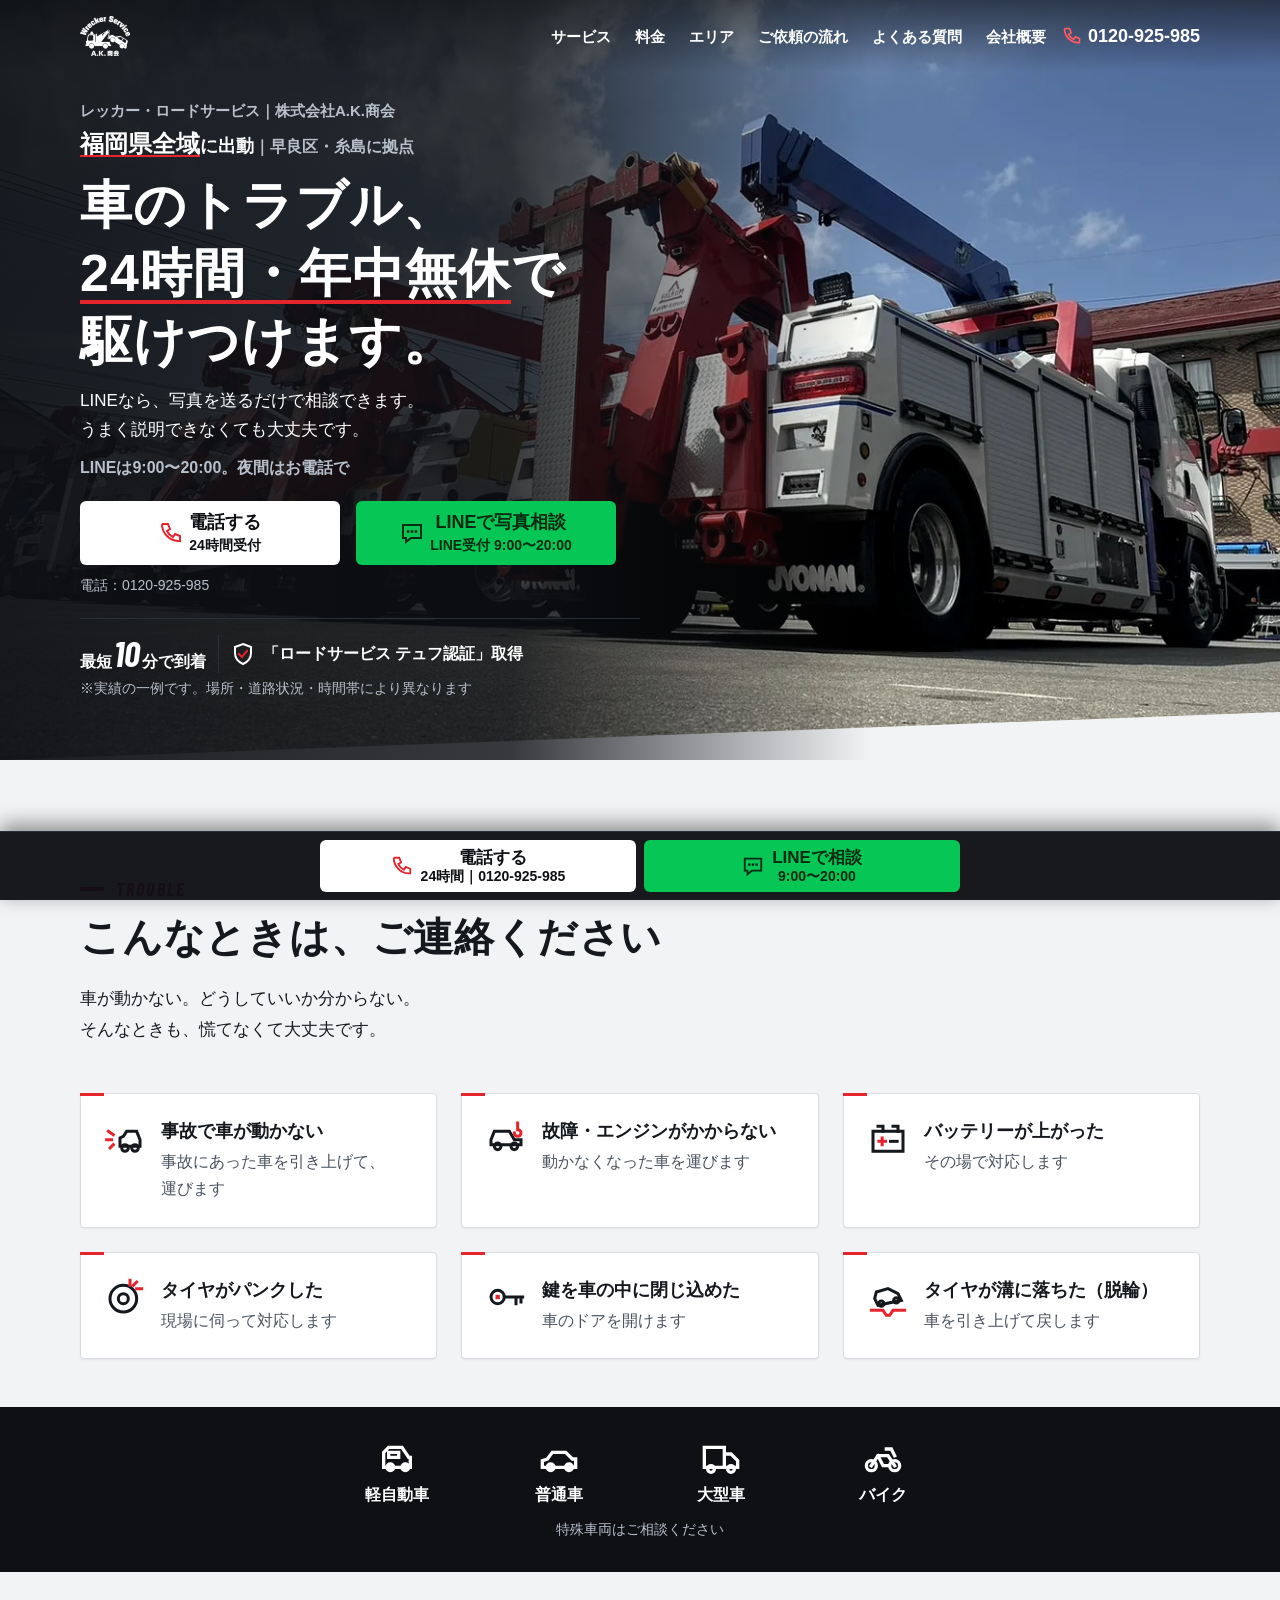
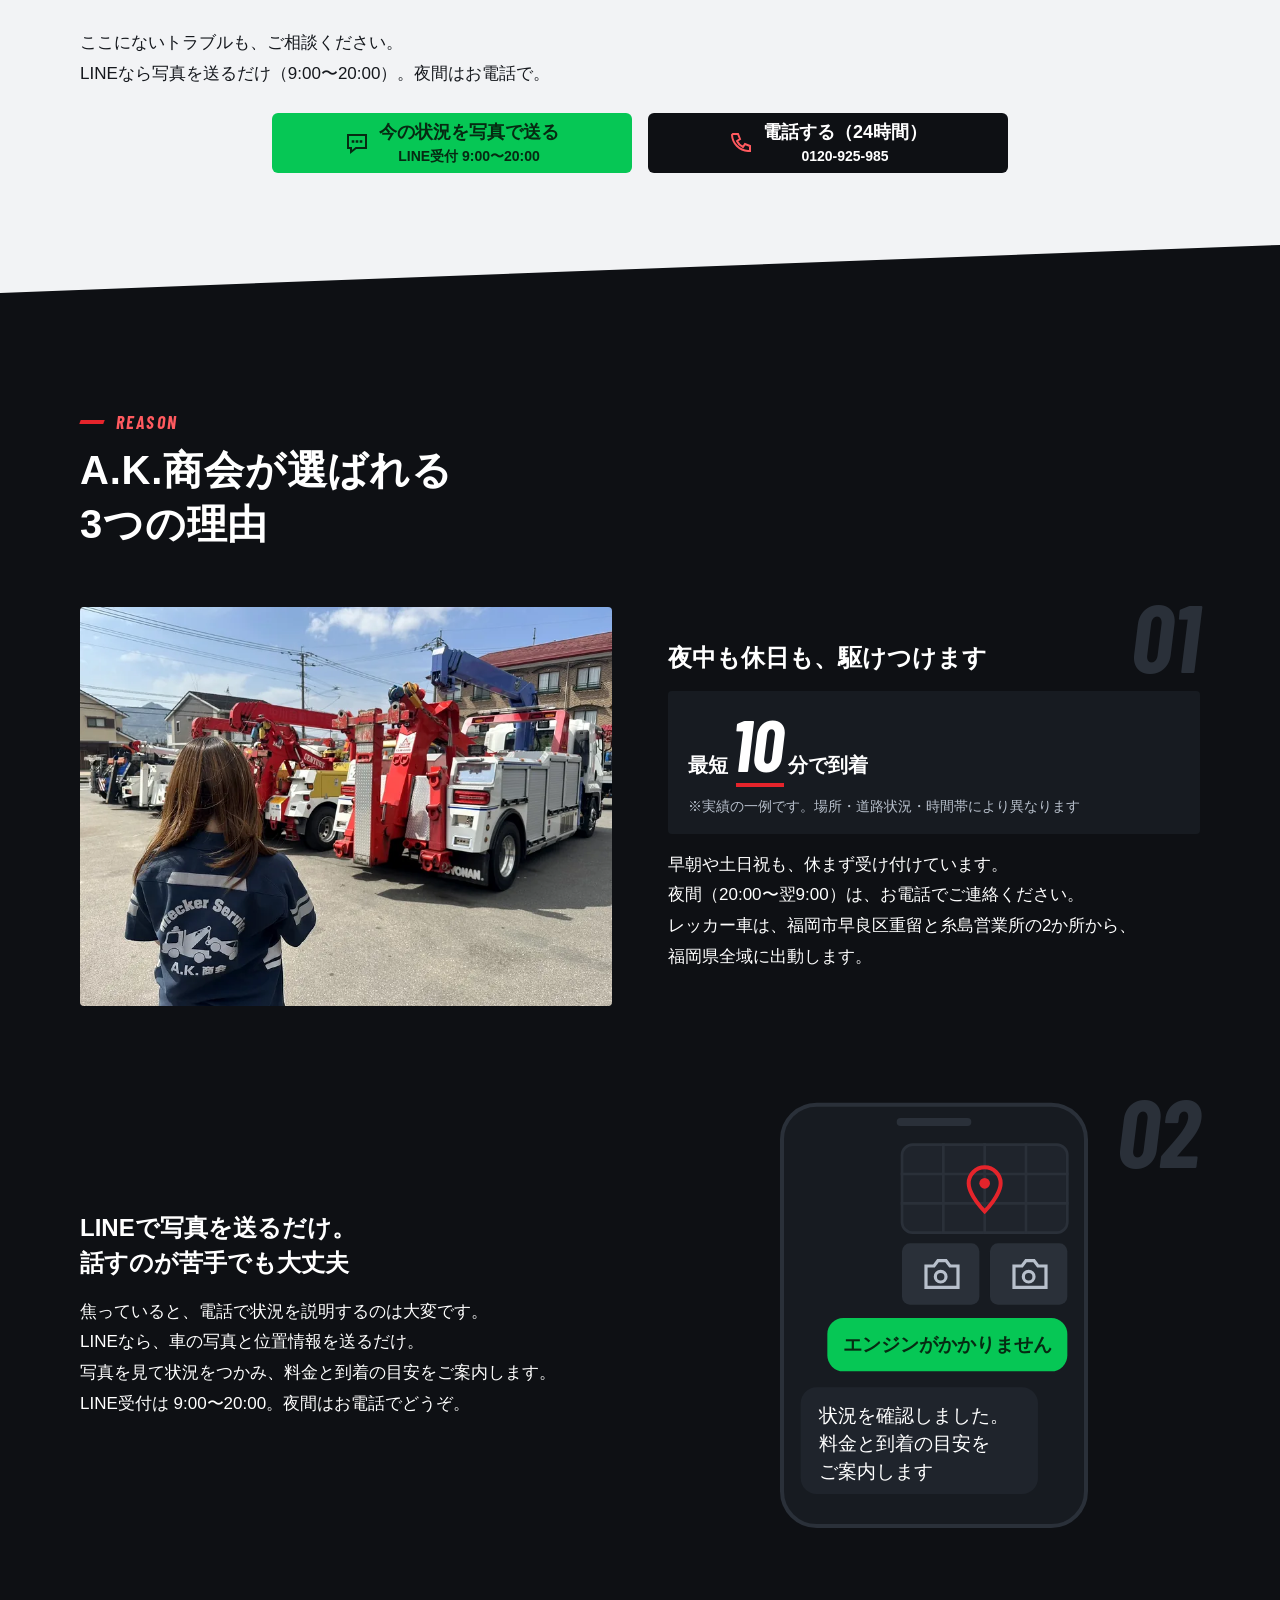
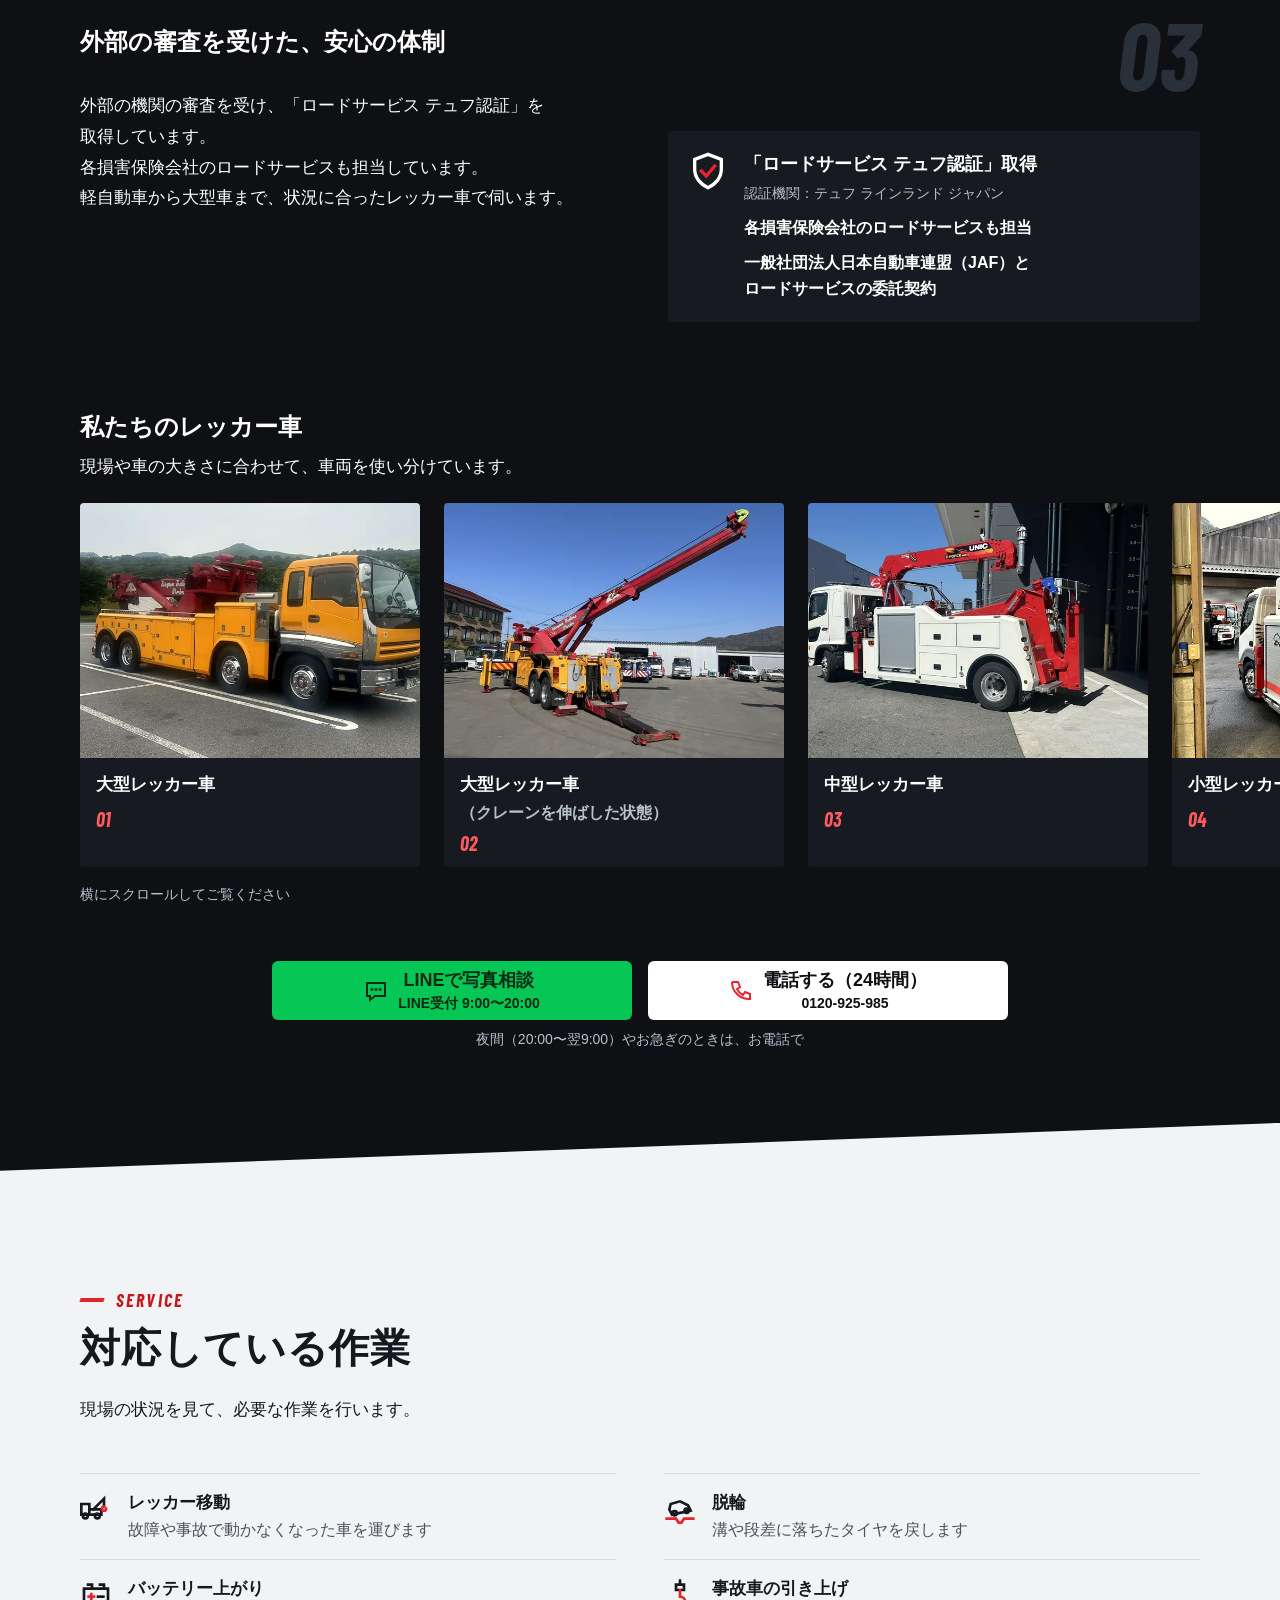
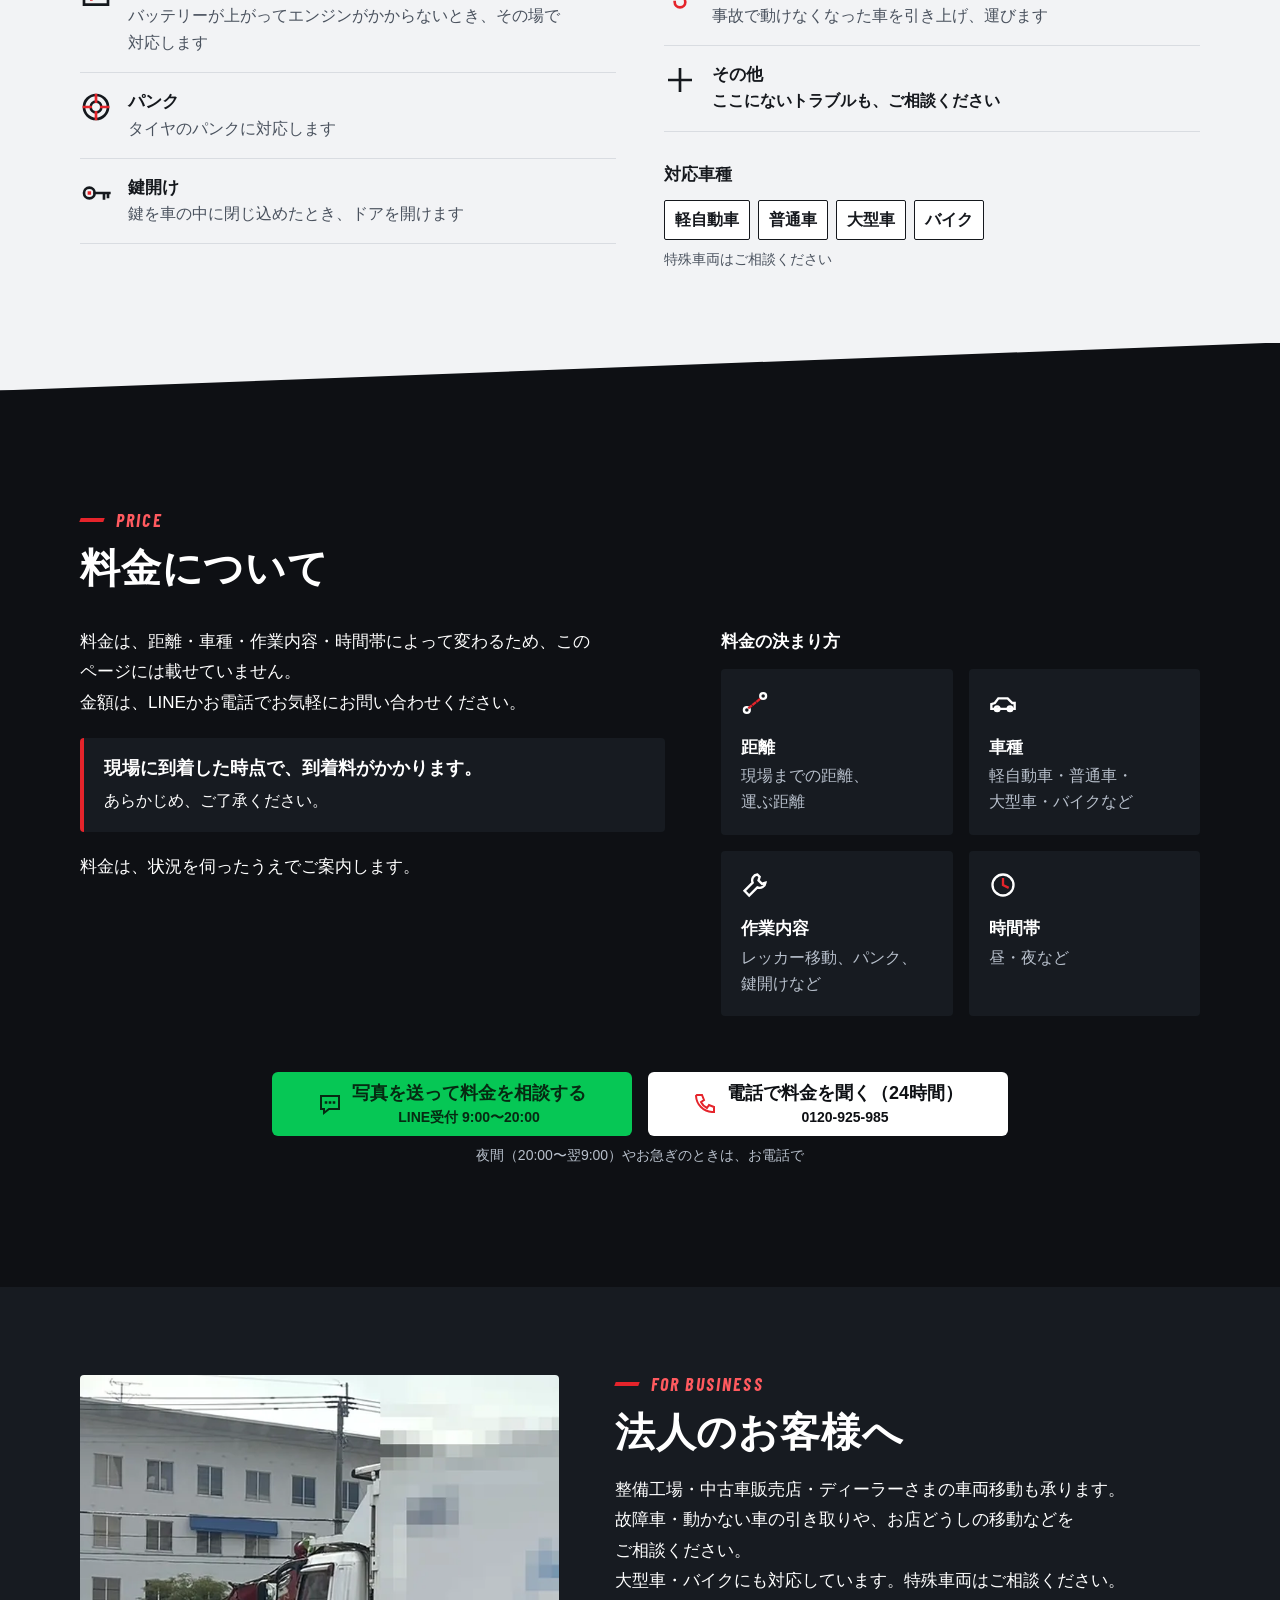
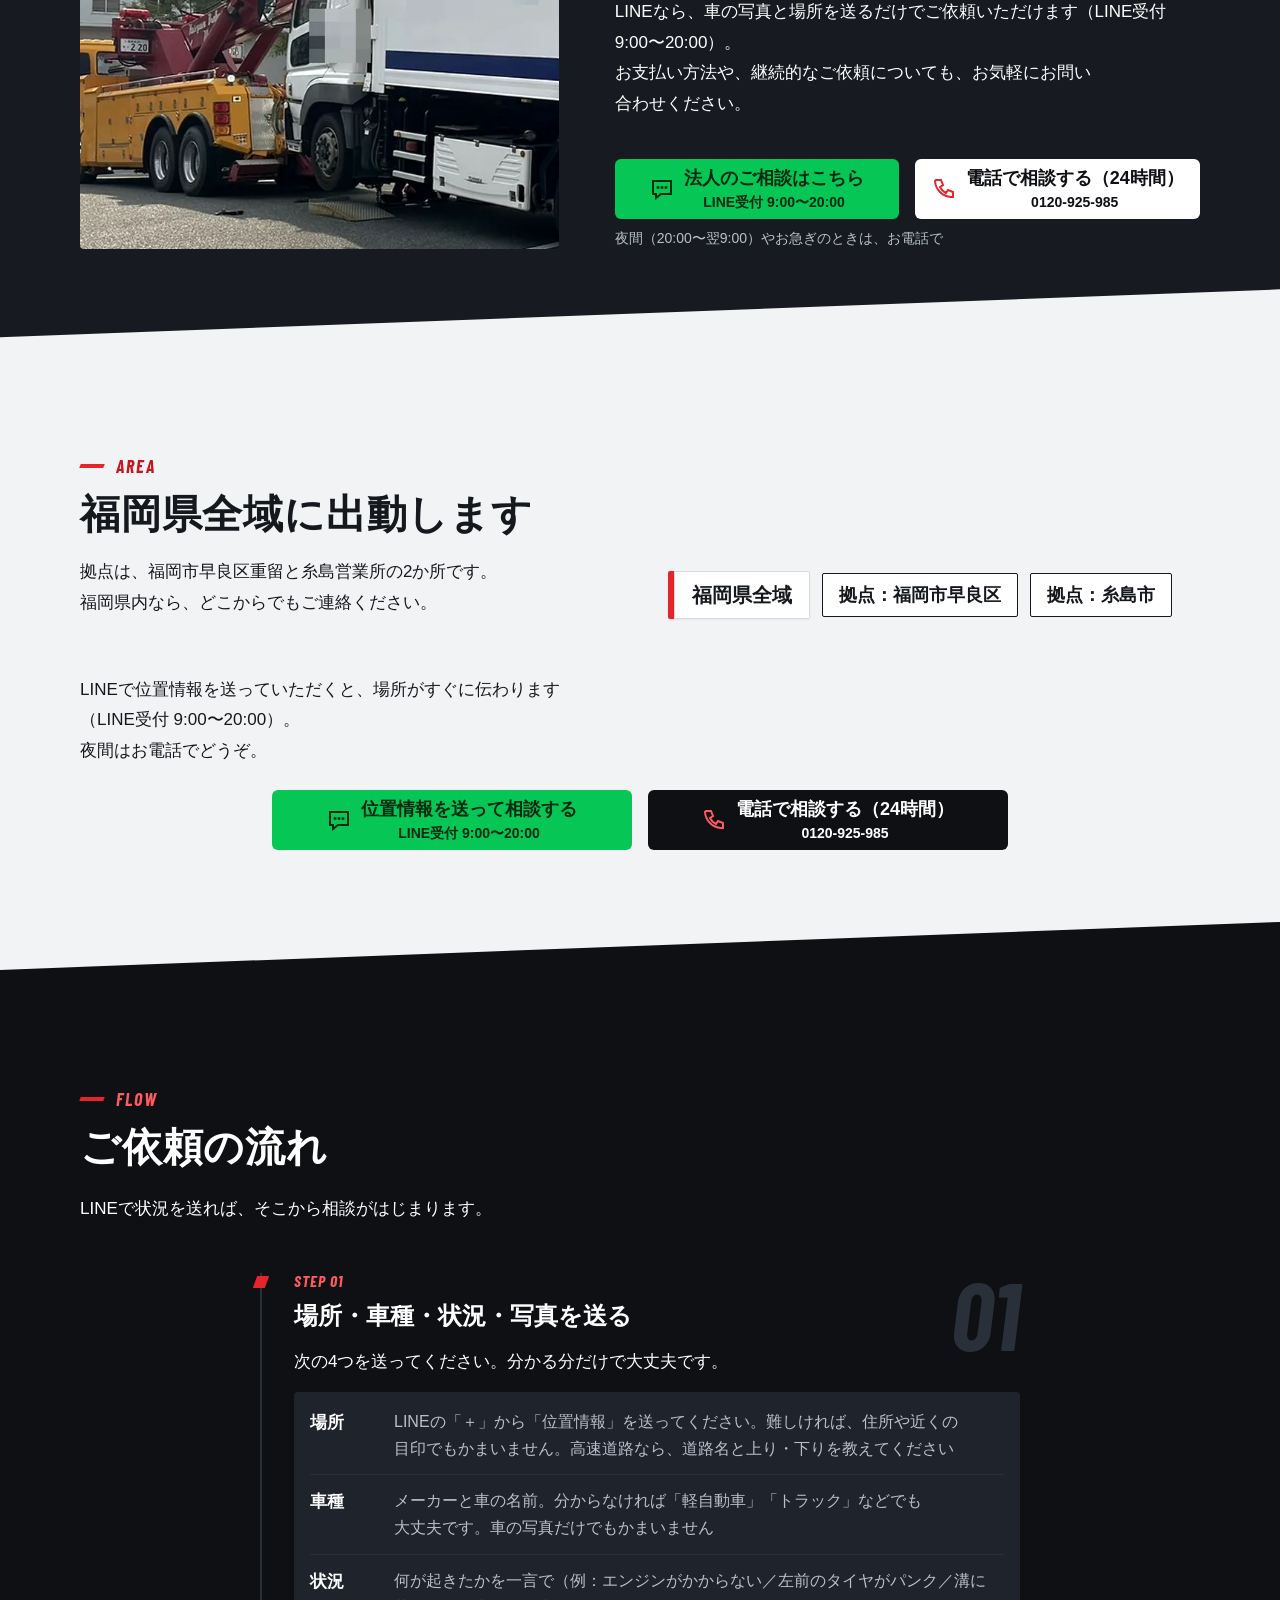
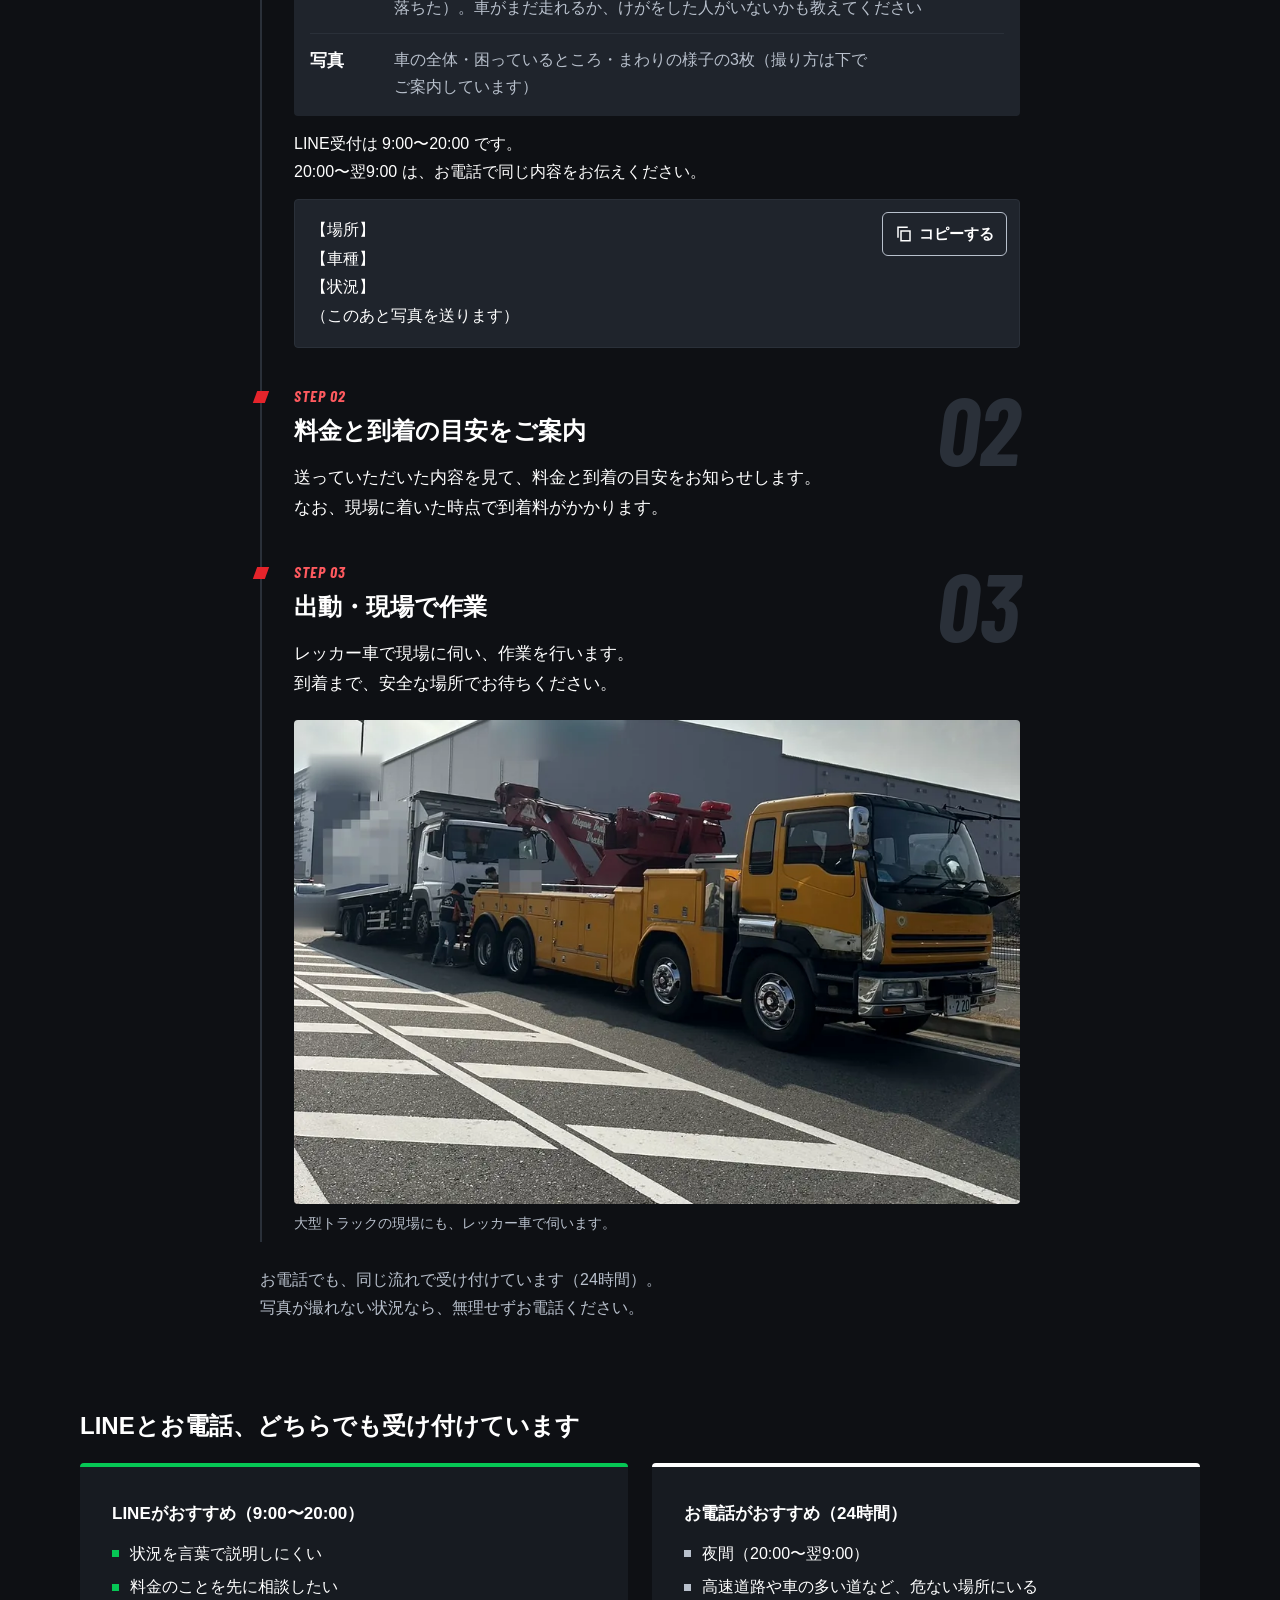
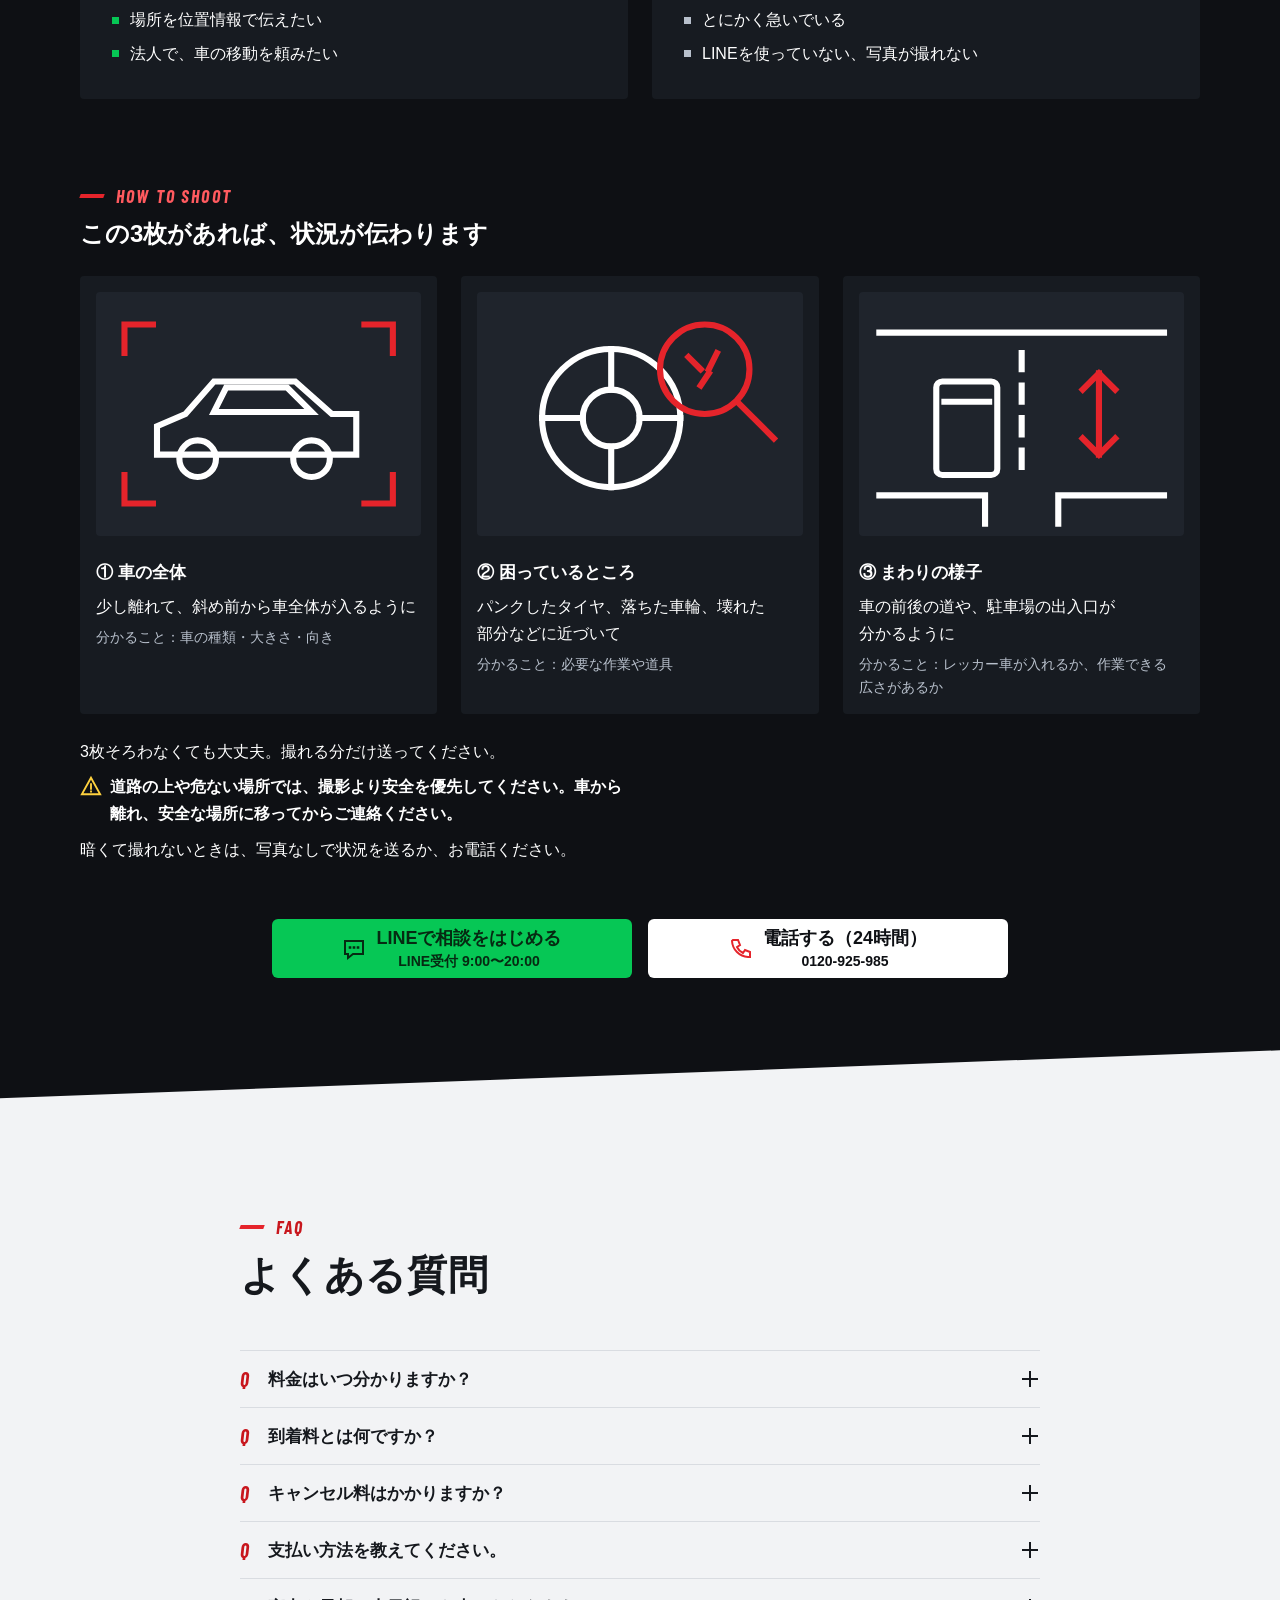
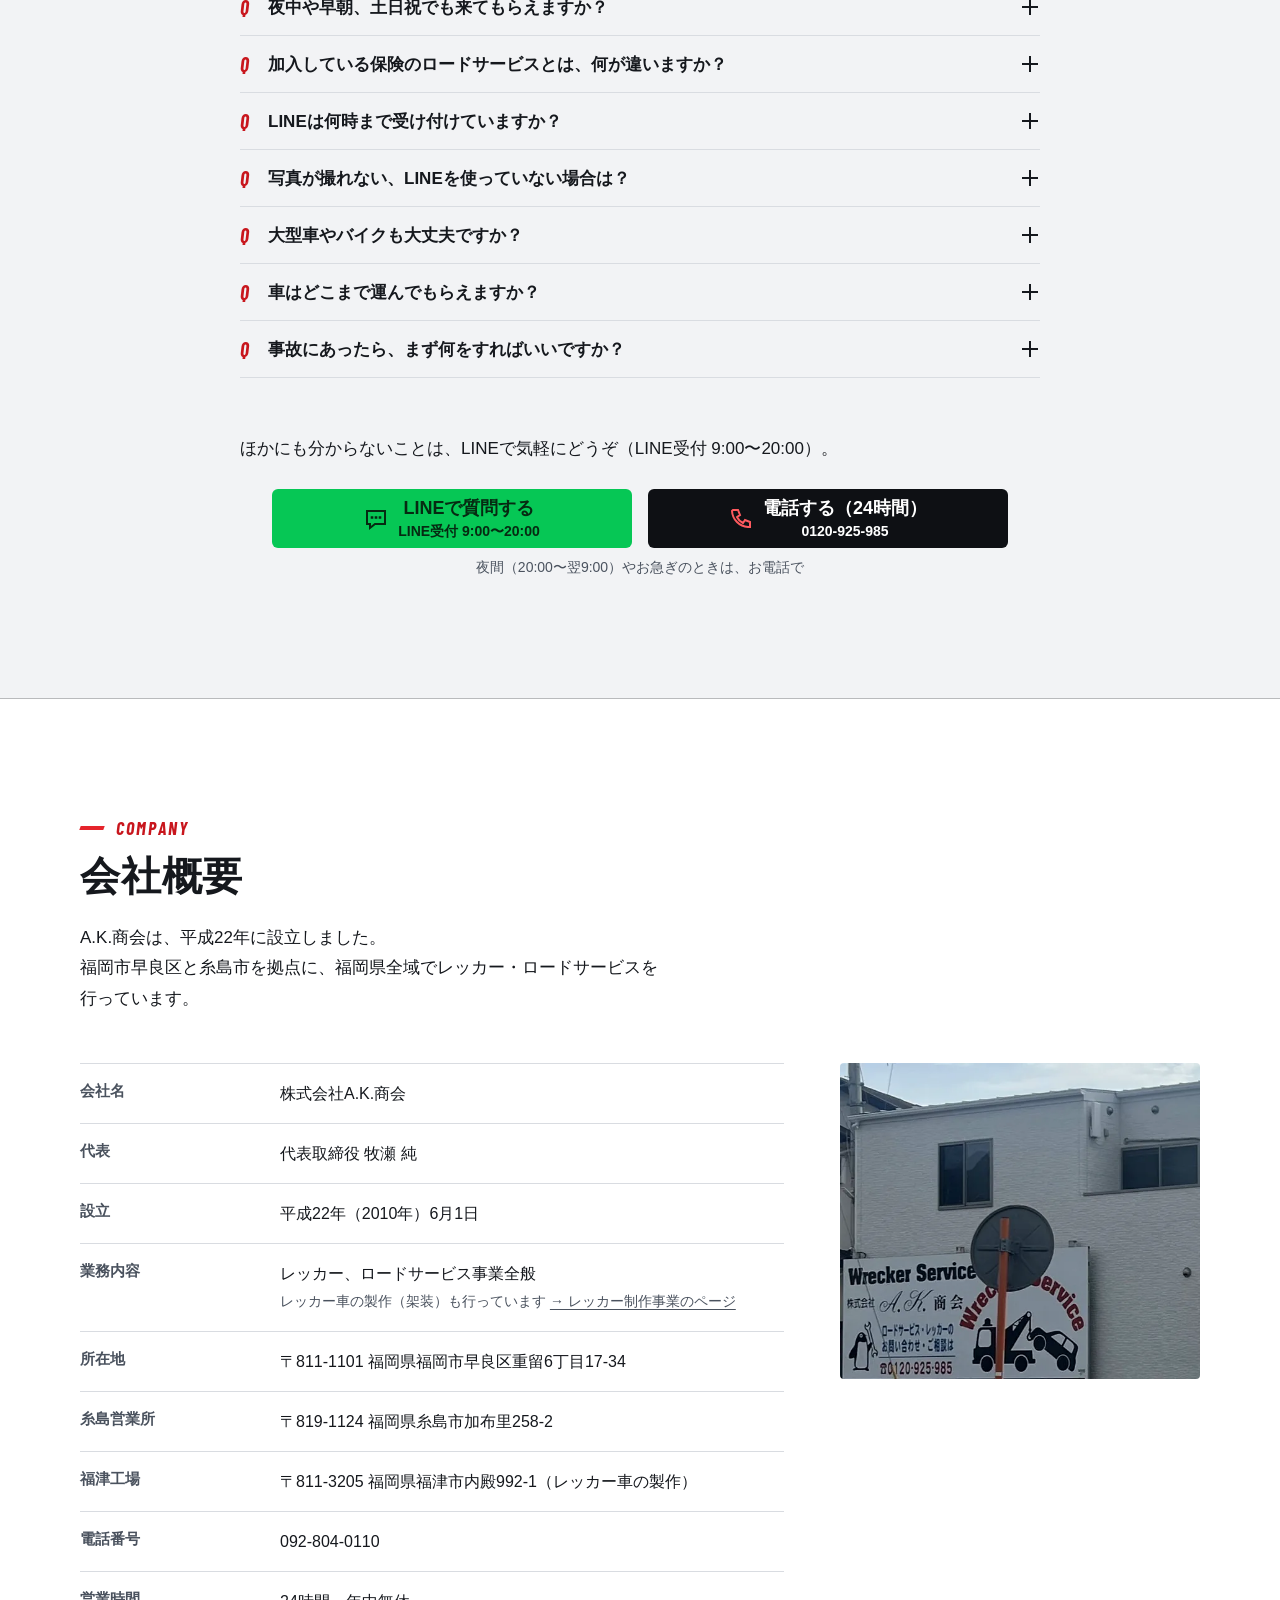
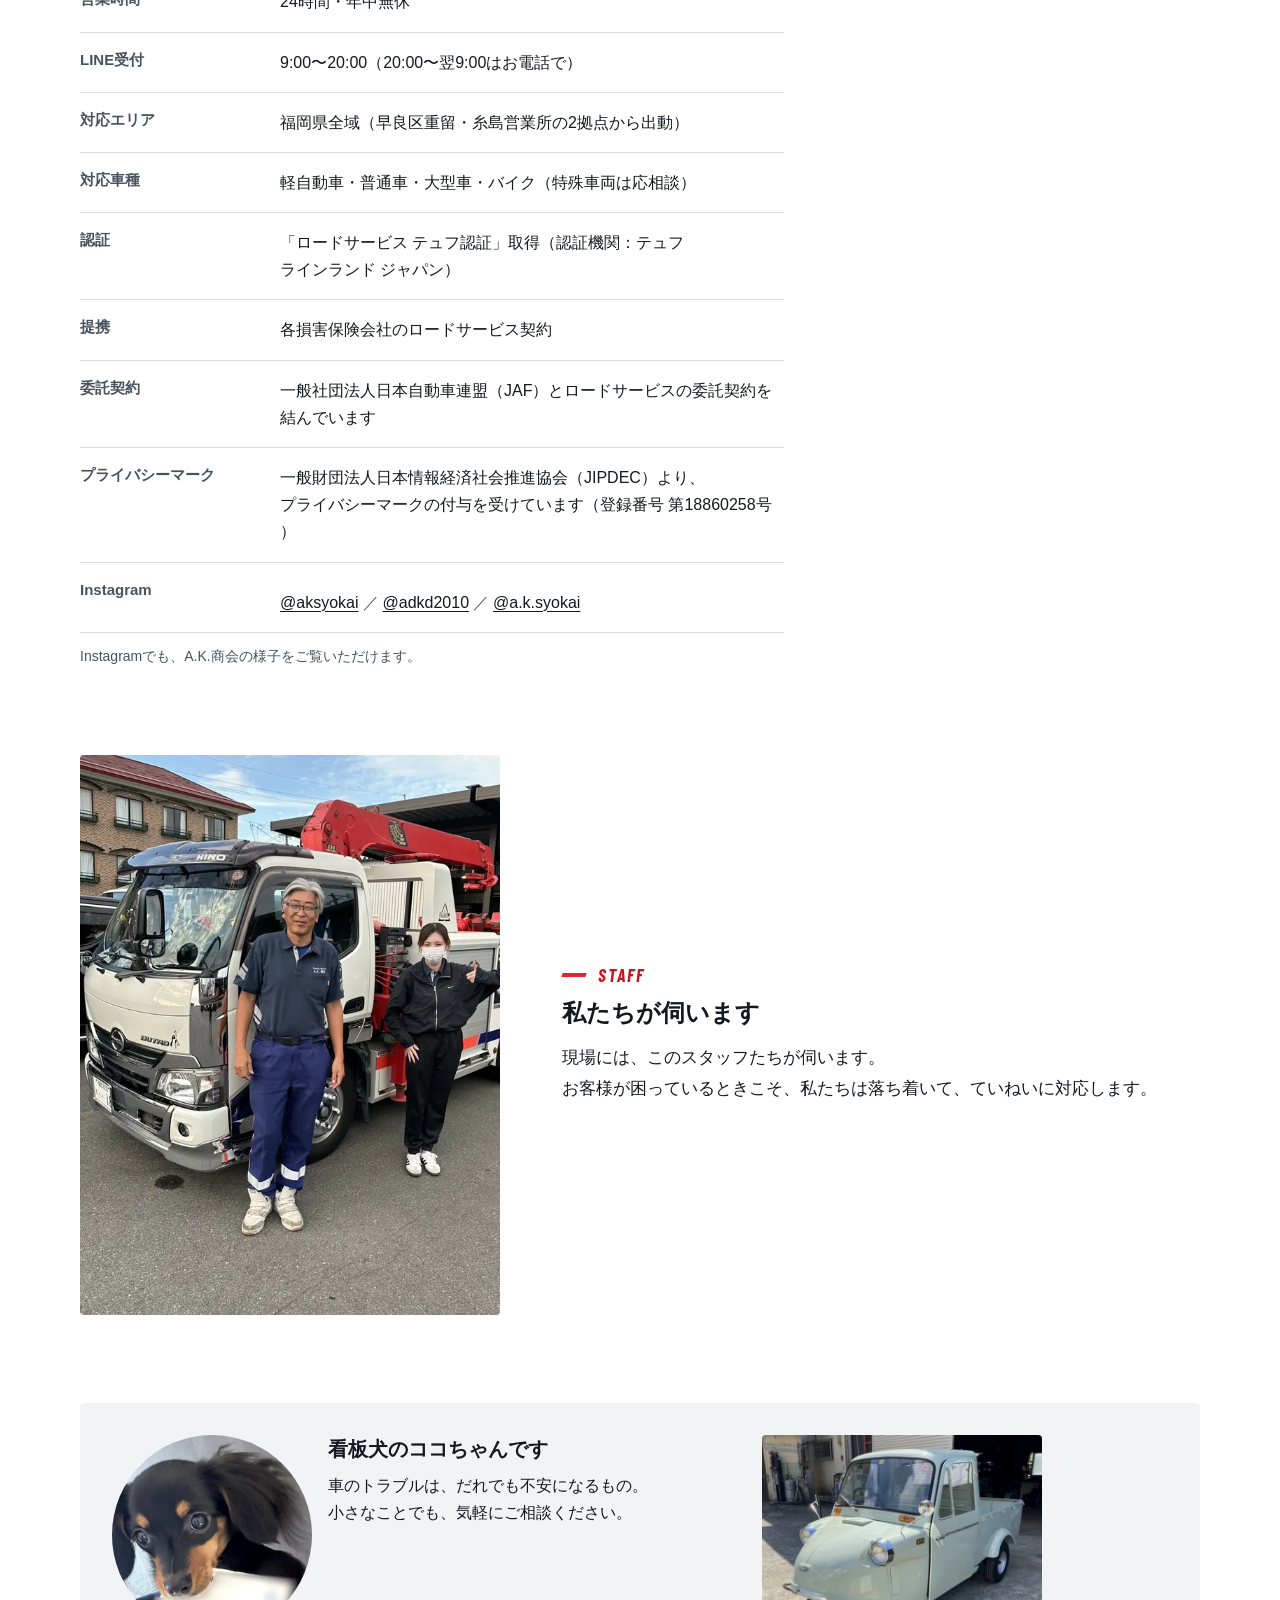
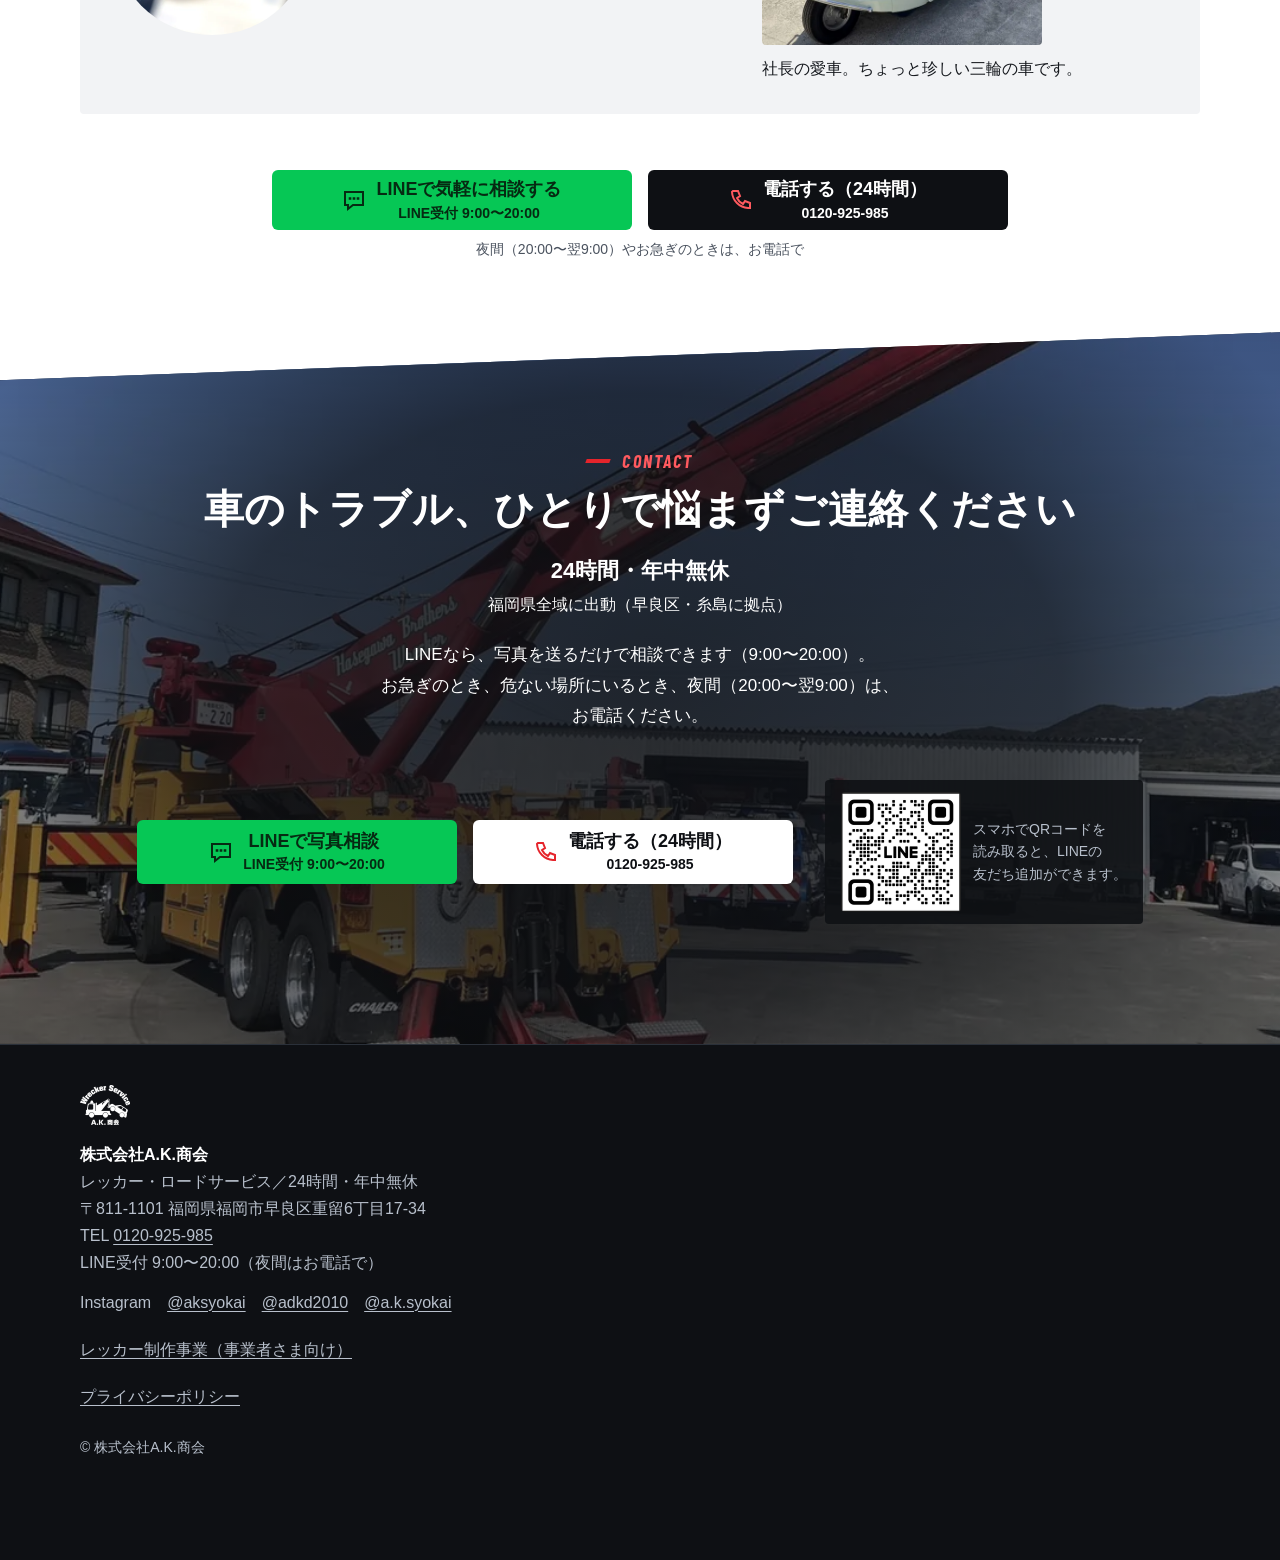
==== index.html @ 8ebf71ef "ロードサービスLPの文章を見直し（38件）、FAQの110番の案内を修正 Co-Authored-By: Claude Opus 5.5 <noreply@anthropic.com>" ====
<!DOCTYPE html>
<html lang="ja">
<head>
<meta charset="UTF-8">
<meta name="viewport" content="width=device-width, initial-scale=1, viewport-fit=cover">
<title>福岡県全域のレッカー・ロードサービス｜24時間・年中無休｜株式会社A.K.商会（早良区・糸島）</title>
<meta name="description" content="早良区重留と糸島営業所の2拠点から、福岡県全域に出動する24時間・年中無休のレッカー・ロードサービス。事故・故障・バッテリー上がり・パンク・鍵の閉じ込み・脱輪に対応。LINE（9:00〜20:00）なら写真を送るだけで相談できます。夜間はお電話で。">

<meta name="robots" content="noindex">
<meta name="theme-color" content="#0E1014">
<meta name="format-detection" content="telephone=no">


<link rel="canonical" href="https://fukuokacolor-web.github.io/ak-syokai/">



<meta property="og:type" content="website">
<meta property="og:url" content="https://fukuokacolor-web.github.io/ak-syokai/">
<meta property="og:locale" content="ja_JP">
<meta property="og:site_name" content="株式会社A.K.商会">
<meta property="og:title" content="福岡県全域のレッカー・ロードサービス｜株式会社A.K.商会">
<meta property="og:description" content="24時間・年中無休。早良区・糸島の2拠点から福岡県全域に出動します。車のトラブルは、LINEで写真を送るだけで相談できます（LINE受付 9:00〜20:00／夜間はお電話で）。軽自動車から大型車・バイクまで対応。">
<meta property="og:image" content="https://fukuokacolor-web.github.io/ak-syokai/images/ogp.jpg">
<meta property="og:image:width" content="1200">
<meta property="og:image:height" content="630">
<meta name="twitter:card" content="summary_large_image">
<meta name="twitter:image" content="https://fukuokacolor-web.github.io/ak-syokai/images/ogp.jpg">


<link rel="icon" type="image/png" sizes="32x32" href="images/favicon-32.png">
<link rel="apple-touch-icon" sizes="180x180" href="images/apple-touch-icon.png">


<link rel="preconnect" href="https://fonts.googleapis.com">
<link rel="preconnect" href="https://fonts.gstatic.com" crossorigin>

<link rel="stylesheet" href="https://fonts.googleapis.com/css2?family=Barlow+Condensed:ital,wght@1,700&display=swap&text=ABCDEFGHIJKLMNOPQRSTUVWXYZ0123456789%2F%3A%2E%2D%2B%20%26" media="print" onload="this.media='all'">
<noscript><link rel="stylesheet" href="https://fonts.googleapis.com/css2?family=Barlow+Condensed:ital,wght@1,700&display=swap&text=ABCDEFGHIJKLMNOPQRSTUVWXYZ0123456789%2F%3A%2E%2D%2B%20%26"></noscript>

<link rel="stylesheet" href="css/style.css">





<script type="application/ld+json">
{
  "@context": "https://schema.org",
  "@type": "AutomotiveBusiness",
  "name": "株式会社A.K.商会",
  "url": "https://fukuokacolor-web.github.io/ak-syokai/",
  "image": "https://fukuokacolor-web.github.io/ak-syokai/images/ogp.jpg",
  "telephone": "+81-120-925-985",
  "address": {
    "@type": "PostalAddress",
    "postalCode": "811-1101",
    "addressRegion": "福岡県",
    "addressLocality": "福岡市早良区",
    "streetAddress": "重留6丁目17-34",
    "addressCountry": "JP"
  },
  "description": "早良区重留と糸島営業所の2拠点から、福岡県全域に出動する24時間・年中無休のレッカー・ロードサービス。",
  "foundingDate": "2010-06-01",
  "employee": {
    "@type": "Person",
    "name": "牧瀬 純",
    "jobTitle": "代表取締役"
  },
  "openingHoursSpecification": [{
    "@type": "OpeningHoursSpecification",
    "dayOfWeek": ["Monday", "Tuesday", "Wednesday", "Thursday", "Friday", "Saturday", "Sunday"],
    "opens": "00:00",
    "closes": "23:59"
  }],
  "areaServed": { "@type": "State", "name": "福岡県" }
}
</script>
</head>
<body>


<svg xmlns="http://www.w3.org/2000/svg" class="svg-sprite" aria-hidden="true" focusable="false">
  <symbol id="i-tel" viewBox="0 0 24 24"><path d="M4 3h5l2 5-3 2a12 12 0 0 0 6 6l2-3 5 2v5h-2A17 17 0 0 1 3 4z"/></symbol>
  <symbol id="i-line" viewBox="0 0 24 24"><path d="M3 4h18v13H11l-5 4v-4H3z"/><path d="M8 10.5h.01M12 10.5h.01M16 10.5h.01" stroke-width="2.6"/></symbol>
  <symbol id="i-accident" viewBox="0 0 24 24"><path d="M9 17h12v-4l-2-5h-6l-2 3-2 1z"/><circle cx="12" cy="18" r="2"/><circle cx="18" cy="18" r="2"/><path d="M2 8l3 2M1 13h3M3 18l2-2" style="stroke:var(--i-accent,#E5242B)"/></symbol>
  <symbol id="i-breakdown" viewBox="0 0 24 24"><path d="M3 16v-3l2-5h9l3 5h4v3z"/><circle cx="7" cy="17" r="2"/><circle cx="17" cy="17" r="2"/><path d="M19 3v4a2 2 0 1 1-2 2" style="stroke:var(--i-accent,#E5242B)"/></symbol>
  <symbol id="i-battery" viewBox="0 0 24 24"><path d="M3 8h18v12H3z"/><path d="M6 5h3v3M15 5h3v3"/><path d="M6.5 14h4M8.5 12v4" style="stroke:var(--i-accent,#E5242B)"/><path d="M13.5 14h4"/></symbol>
  <symbol id="i-puncture" viewBox="0 0 24 24"><circle cx="11" cy="13" r="8"/><circle cx="11" cy="13" r="3"/><path d="M19 3l-2 2M22 7h-3M15 2v3" style="stroke:var(--i-accent,#E5242B)"/></symbol>
  <symbol id="i-key" viewBox="0 0 24 24"><circle cx="7" cy="12" r="4"/><path d="M11 12h11M18 12v4M21 12v3"/><path d="M7 12h.01" style="stroke:var(--i-accent,#E5242B)" stroke-width="2.6"/></symbol>
  <symbol id="i-ditch" viewBox="0 0 24 24"><path d="M2 20h7l2 3h2l2-3h7" style="stroke:var(--i-accent,#E5242B)"/><path d="M4 13l1-4 7-2 6 3 2 4-14 3z"/><circle cx="8" cy="16" r="1.6"/><circle cx="17" cy="14" r="1.6"/></symbol>
  <symbol id="i-kei" viewBox="0 0 24 24"><path d="M4 17V8l3-3h8l4 6h1v6z"/><path d="M7 8h6v3H7z"/><circle cx="8" cy="17" r="2"/><circle cx="17" cy="17" r="2"/></symbol>
  <symbol id="i-car" viewBox="0 0 24 24"><path d="M2 17v-4l3-1 3-4h8l4 4h2v5z"/><circle cx="7" cy="17" r="2"/><circle cx="18" cy="17" r="2"/></symbol>
  <symbol id="i-truck" viewBox="0 0 24 24"><path d="M2 5h12v12H2zM14 9h4l4 4v4h-8z"/><circle cx="6" cy="18" r="2"/><circle cx="18" cy="18" r="2"/></symbol>
  <symbol id="i-bike" viewBox="0 0 24 24"><circle cx="5" cy="16" r="3"/><circle cx="19" cy="16" r="3"/><path d="M5 16l4-6h6l4 6M9 10l3 6h3M14 6h3l2 4"/></symbol>
  <symbol id="i-wrecker" viewBox="0 0 24 24"><path d="M1 17V9h6v8zM7 13h9v4H7z"/><path d="M10 13l8-8v6" /><path d="M18 11a1.5 1.5 0 1 0 1.5 1.5" style="stroke:var(--i-accent,#E5242B)"/><circle cx="4" cy="18" r="1.8"/><circle cx="13" cy="18" r="1.8"/></symbol>
  <symbol id="i-tire" viewBox="0 0 24 24"><circle cx="12" cy="12" r="9"/><circle cx="12" cy="12" r="4"/><path d="M12 3v5M12 16v5M3 12h5M16 12h5" style="stroke:var(--i-accent,#E5242B)"/></symbol>
  <symbol id="i-hook" viewBox="0 0 24 24"><path d="M12 2v3M9 5h6v4h-6z"/><path d="M12 9v5a4 4 0 1 1-4 4" style="stroke:var(--i-accent,#E5242B)"/></symbol>
  <symbol id="i-plus" viewBox="0 0 24 24"><path d="M12 4v16M4 12h16"/></symbol>
  <symbol id="i-minus" viewBox="0 0 24 24"><path d="M4 12h16"/></symbol>
  <symbol id="i-distance" viewBox="0 0 24 24"><circle cx="5" cy="18" r="2.5"/><circle cx="19" cy="6" r="2.5"/><path d="M7 16l10-8" stroke-dasharray="2 2.5" style="stroke:var(--i-accent,#E5242B)"/></symbol>
  <symbol id="i-wrench" viewBox="0 0 24 24"><path d="M14 3a5 5 0 0 0-4 7L3 17l4 4 7-7a5 5 0 0 0 7-4l-3 1-3-3 1-3z"/></symbol>
  <symbol id="i-clock" viewBox="0 0 24 24"><circle cx="12" cy="12" r="9"/><path d="M12 7v5l4 2" style="stroke:var(--i-accent,#E5242B)"/></symbol>
  <symbol id="i-pin" viewBox="0 0 24 24"><path d="M12 22s7-7 7-12a7 7 0 0 0-14 0c0 5 7 12 7 12z"/><circle cx="12" cy="10" r="2.5"/></symbol>
  <symbol id="i-camera" viewBox="0 0 24 24"><path d="M2 7h5l2-3h6l2 3h5v13H2z"/><circle cx="12" cy="13" r="4"/></symbol>
  <symbol id="i-warn" viewBox="0 0 24 24"><path d="M12 3l10 18H2z"/><path d="M12 10v5M12 18h.01"/></symbol>
  <symbol id="i-shield" viewBox="0 0 24 24"><path d="M12 2l8 3v6c0 5-3.5 9-8 11-4.5-2-8-6-8-11V5z"/><path d="M8 12l3 3 5-6" style="stroke:var(--i-accent,#E5242B)"/></symbol>
  <symbol id="i-copy" viewBox="0 0 24 24"><path d="M8 8h12v13H8z"/><path d="M4 16V3h12"/></symbol>
</svg>


<header class="header">
  <div class="header__inner">
    <a class="header__logo" href="#top" aria-label="株式会社A.K.商会 トップへ">
      <img src="images/logo-white.png" width="100" height="80" alt="A.K.商会 Wrecker Service">
    </a>
    <nav class="header__nav" aria-label="ページ内リンク">
      <a href="#service">サービス</a>
      <a href="#price">料金</a>
      <a href="#area">エリア</a>
      <a href="#flow">ご依頼の流れ</a>
      <a href="#faq">よくある質問</a>
      <a href="#company">会社概要</a>
    </nav>
    <p class="header__badge"><span class="en-num">24H</span>／年中無休</p>
    <a class="header__tel" href="tel:0120-925-985" data-cta="tel" data-pos="header">
      <svg class="header__tel-i" aria-hidden="true"><use href="#i-tel"/></svg>0120-925-985
    </a>
  </div>
</header>

<main id="top">


<section class="fv" aria-labelledby="fv-title">
  <picture class="fv__bg">
    <source media="(min-width: 768px)" srcset="images/fv-pc.webp" width="1400" height="788">
    
    <img src="images/fv-sp.webp" width="750" height="469" alt="現場で大型トラックの作業をする、A.K.商会の大型レッカー車" fetchpriority="high">
  </picture>
  <div class="fv__inner">
    <p class="fv__service"><span class="nw">レッカー・ロードサービス｜</span><span class="nw">株式会社A.K.商会</span></p>
    
    <p class="fv__area"><span class="nw"><strong>福岡県全域</strong>に出動</span><span class="fv__base nw">｜早良区・糸島に拠点</span></p>
    <h1 class="fv__title" id="fv-title">車のトラブル、<br><span class="u-accent">24時間・年中無休</span>で<br>駆けつけます。</h1>
    <p class="fv__sub">LINEなら、写真を送るだけで<span class="nw">相談できます。</span><br>うまく説明できなくても大丈夫です。</p>
    <p class="fv__night">LINEは9:00〜20:00。<span class="nw">夜間はお電話で</span></p>
    <div class="fv__cta">
      <a class="btn btn--tel btn--lg" href="tel:0120-925-985" data-cta="tel" data-pos="fv">
        <svg class="btn__i" aria-hidden="true"><use href="#i-tel"/></svg>
        <span class="btn__txt"><span class="btn__main">電話する</span><span class="btn__sub">24時間受付</span></span>
      </a>
      <a class="btn btn--line btn--lg" href="https://lin.ee/WwdLHQL" data-cta="line" data-pos="fv">
        <svg class="btn__i" aria-hidden="true"><use href="#i-line"/></svg>
        <span class="btn__txt"><span class="btn__main">LINEで写真相談</span><span class="btn__sub">LINE受付 9:00〜20:00</span></span>
      </a>
    </div>
    <p class="fv__telnum">電話：0120-925-985</p>
    <div class="fv__trust">
      <div class="trust trust--stat">
        <p class="trust__stat">最短<span class="en-num">10</span>分で到着</p>
      </div>
      <p class="note trust__note">※実績の一例です。場所・道路状況・時間帯により異なります</p>
      <div class="trust trust--cert">
        <svg class="trust__i" aria-hidden="true"><use href="#i-shield"/></svg>
        <p><span class="nw">「ロードサービス</span> <span class="nw">テュフ認証」</span><span class="nw">取得</span></p>
      </div>
    </div>
  </div>
</section>


<section class="sec sec--light cut" id="trouble" aria-labelledby="trouble-title">
  <div class="wrap">
    <p class="en" lang="en">TROUBLE</p>
    <h2 class="h2" id="trouble-title">こんなときは、<br class="sp">ご連絡ください</h2>
    <p class="lead">車が動かない。どうしていいか分からない。<br>そんなときも、慌てなくて大丈夫です。</p>

    <ul class="trouble">
      <li class="tcard"><svg class="tcard__i" aria-hidden="true"><use href="#i-accident"/></svg><h3 class="tcard__title">事故で車が動かない</h3><p class="tcard__text">事故にあった車を引き上げて、運びます</p></li>
      <li class="tcard"><svg class="tcard__i" aria-hidden="true"><use href="#i-breakdown"/></svg><h3 class="tcard__title">故障・エンジンがかからない</h3><p class="tcard__text">動かなくなった車を運びます</p></li>
      <li class="tcard"><svg class="tcard__i" aria-hidden="true"><use href="#i-battery"/></svg><h3 class="tcard__title">バッテリーが上がった</h3><p class="tcard__text">その場で対応します</p></li>
      <li class="tcard"><svg class="tcard__i" aria-hidden="true"><use href="#i-puncture"/></svg><h3 class="tcard__title">タイヤがパンクした</h3><p class="tcard__text">現場に伺って対応します</p></li>
      <li class="tcard"><svg class="tcard__i" aria-hidden="true"><use href="#i-key"/></svg><h3 class="tcard__title">鍵を車の中に閉じ込めた</h3><p class="tcard__text">車のドアを開けます</p></li>
      <li class="tcard"><svg class="tcard__i" aria-hidden="true"><use href="#i-ditch"/></svg><h3 class="tcard__title">タイヤが溝に落ちた（脱輪）</h3><p class="tcard__text">車を引き上げて戻します</p></li>
    </ul>
  </div>

  <div class="vband">
    <div class="wrap">
      <ul class="vband__list" aria-hidden="true">
        <li><svg aria-hidden="true"><use href="#i-kei"/></svg>軽自動車</li>
        <li><svg aria-hidden="true"><use href="#i-car"/></svg>普通車</li>
        <li><svg aria-hidden="true"><use href="#i-truck"/></svg>大型車</li>
        <li><svg aria-hidden="true"><use href="#i-bike"/></svg>バイク</li>
      </ul>
      <p class="vh">軽自動車・普通車・大型車・バイクに対応</p>
      <p class="note">特殊車両はご相談ください</p>
    </div>
  </div>

  <div class="wrap">
    <p class="sec-end">ここにないトラブルも、ご相談ください。<br>LINEなら写真を送るだけ（9:00〜20:00）。夜間はお電話で。</p>
    
    <div class="cta-set">
      <a class="btn btn--line" href="https://lin.ee/WwdLHQL" data-cta="line" data-pos="trouble"><svg class="btn__i" aria-hidden="true"><use href="#i-line"/></svg><span class="btn__txt"><span class="btn__main">今の状況を写真で送る</span><span class="btn__sub">LINE受付 9:00〜20:00</span></span></a>
      <a class="btn btn--tel" href="tel:0120-925-985" data-cta="tel" data-pos="trouble"><svg class="btn__i" aria-hidden="true"><use href="#i-tel"/></svg><span class="btn__txt"><span class="btn__main">電話する（24時間）</span><span class="btn__sub">0120-925-985</span></span></a>
    </div>
  </div>
</section>


<section class="sec sec--dark cut" id="reason" aria-labelledby="reason-title">
  <div class="wrap">
    <p class="en" lang="en">REASON</p>
    <h2 class="h2" id="reason-title">A.K.商会が選ばれる<br>3つの理由</h2>

    
    <article class="reason reason--1">
      <span class="deco-num" aria-hidden="true">01</span>
      <figure class="reason__media reason__media--photo">
        <img src="images/reason-local.webp" width="800" height="600" alt="A.K.商会のスタッフとレッカー車" loading="lazy">
      </figure>
      <div class="reason__body">
        <h3 class="h3">夜中も休日も、駆けつけます</h3>
        <div class="stat">
          <p class="stat__line">最短<span class="stat__num en-num">10</span>分で到着</p>
          <p class="note">※実績の一例です。場所・道路状況・時間帯により異なります</p>
        </div>
        <p>早朝や土日祝も、休まず受け付けています。<br>夜間（20:00〜翌9:00）は、お電話でご連絡ください。<br>レッカー車は、福岡市早良区重留と糸島営業所の2か所から、<span class="nw">福岡県全域</span>に出動します。</p>
        
      </div>
    </article>

    
    <article class="reason reason--2">
      <span class="deco-num" aria-hidden="true">02</span>
      <div class="reason__media reason__media--illust">
        <svg class="line-illust" viewBox="0 0 240 320" role="img" aria-label="LINEで位置情報と写真を送ると、料金と到着の目安が返ってくるイメージ">
          <rect x="6" y="2" width="228" height="316" rx="26" fill="#171B21" stroke="#2A3039" stroke-width="3"/>
          <rect x="92" y="12" width="56" height="6" rx="3" fill="#2A3039"/>
          
          <g transform="translate(96 32)">
            <rect width="124" height="66" rx="8" fill="#1F242C" stroke="#2A3039"/>
            <path d="M0 22h124M0 44h124M31 0v66M62 0v66M93 0v66" stroke="#2A3039"/>
            <path d="M62 50s12-12 12-21a12 12 0 0 0-24 0c0 9 12 21 12 21z" fill="none" stroke="#E5242B" stroke-width="3"/>
            <circle cx="62" cy="29" r="4" fill="#E5242B"/>
          </g>
          
          <g transform="translate(96 106)" fill="#2A3039">
            <rect width="58" height="46" rx="6"/>
            <rect x="66" width="58" height="46" rx="6"/>
            <g fill="none" stroke="#B8C0CC" stroke-width="2.4">
              <path d="M18 17h6l3-4h6l3 4h6v16H18z"/><circle cx="29" cy="25" r="4"/>
              <path d="M84 17h6l3-4h6l3 4h6v16H84z"/><circle cx="95" cy="25" r="4"/>
            </g>
          </g>
          
          <rect x="40" y="162" width="180" height="40" rx="12" fill="#06C755"/>
          <text x="130" y="187" text-anchor="middle" font-size="14" font-weight="700" fill="#062A12">エンジンがかかりません</text>
          
          <rect x="20" y="214" width="178" height="80" rx="12" fill="#1F242C"/>
          <text x="34" y="240" font-size="14" fill="#FFFFFF">状況を確認しました。</text>
          <text x="34" y="261" font-size="14" fill="#FFFFFF">料金と到着の目安を</text>
          <text x="34" y="282" font-size="14" fill="#FFFFFF">ご案内します</text>
        </svg>
      </div>
      <div class="reason__body">
        <h3 class="h3">LINEで写真を送るだけ。<br>話すのが苦手でも大丈夫</h3>
        <p>焦っていると、電話で状況を説明するのは大変です。<br>LINEなら、車の写真と位置情報を送るだけ。<br>写真を見て状況をつかみ、料金と到着の目安をご案内します。<br>LINE受付は 9:00〜20:00。夜間はお電話でどうぞ。</p>
        
      </div>
    </article>

    
    <article class="reason reason--3">
      <span class="deco-num" aria-hidden="true">03</span>
      <div class="reason__body">
        <h3 class="h3">外部の審査を受けた、<br class="sp">安心の体制</h3>
        <p>外部の機関の審査を受け、<span class="nw">「ロードサービス テュフ認証」</span>を取得しています。<br>各損害保険会社のロードサービスも担当しています。<br>軽自動車から大型車まで、状況に合ったレッカー車で伺います。</p>
        
        
        <div class="cert">
          <svg class="cert__i" aria-hidden="true"><use href="#i-shield"/></svg>
          <div>
            <p class="cert__title">「ロードサービス テュフ認証」取得</p>
            <p class="note">認証機関：テュフ ラインランド ジャパン</p>
            <p class="cert__sub">各損害保険会社のロードサービスも担当</p>
            
            <p class="cert__sub"><span class="nw">一般社団法人</span><span class="nw">日本自動車連盟（JAF）</span>と<span class="nw">ロードサービスの委託契約</span></p>
          </div>
        </div>
      </div>
    </article>

    <div class="fleet">
      <h3 class="h3">私たちのレッカー車</h3>
      <p>現場や車の大きさに合わせて、車両を使い分けています。</p>
    </div>
  </div>
  
  <ul class="scroller" aria-label="保有車両の写真">
    <li class="vcard"><img src="images/fleet-01.webp" width="640" height="480" alt="大型レッカー車（黄色の車体）" loading="lazy"><p class="vcard__name">大型レッカー車</p><p class="vcard__no en-num" aria-hidden="true">01</p></li>
    <li class="vcard"><img src="images/fleet-02.webp" width="640" height="480" alt="クレーンを伸ばした状態の大型レッカー車" loading="lazy"><p class="vcard__name">大型レッカー車<span class="vcard__state">（クレーンを伸ばした状態）</span></p><p class="vcard__no en-num" aria-hidden="true">02</p></li>
    <li class="vcard"><img src="images/fleet-03.webp" width="640" height="480" alt="中型レッカー車（白い車体）" loading="lazy"><p class="vcard__name">中型レッカー車</p><p class="vcard__no en-num" aria-hidden="true">03</p></li>
    <li class="vcard"><img src="images/fleet-04.webp" width="640" height="480" alt="小型レッカー車" loading="lazy"><p class="vcard__name">小型レッカー車</p><p class="vcard__no en-num" aria-hidden="true">04</p></li>
    <li class="vcard"><img src="images/fleet-05.webp" width="640" height="480" alt="並んだレッカー車の後ろ姿" loading="lazy"><p class="vcard__no en-num" aria-hidden="true">05</p></li>
  </ul>
  <div class="wrap">
    <p class="note scroller__hint"><span class="sp-only">横にスワイプしてご覧ください →</span><span class="pc-only">横にスクロールしてご覧ください</span></p>

    <div class="cta-set">
      <a class="btn btn--line" href="https://lin.ee/WwdLHQL" data-cta="line" data-pos="reason"><svg class="btn__i" aria-hidden="true"><use href="#i-line"/></svg><span class="btn__txt"><span class="btn__main">LINEで写真相談</span><span class="btn__sub">LINE受付 9:00〜20:00</span></span></a>
      <a class="btn btn--tel" href="tel:0120-925-985" data-cta="tel" data-pos="reason"><svg class="btn__i" aria-hidden="true"><use href="#i-tel"/></svg><span class="btn__txt"><span class="btn__main">電話する（24時間）</span><span class="btn__sub">0120-925-985</span></span></a>
    </div>
    <p class="note cta-note">夜間（20:00〜翌9:00）やお急ぎのときは、お電話で</p>
  </div>
</section>


<section class="sec sec--light cut" id="service" aria-labelledby="service-title">
  <div class="wrap">
    <p class="en" lang="en">SERVICE</p>
    <h2 class="h2" id="service-title">対応している作業</h2>
    <p class="lead">現場の状況を見て、必要な作業を行います。</p>

    <div class="service-body">
    <ul class="works works--a">
      <li class="work"><svg class="work__i" aria-hidden="true"><use href="#i-wrecker"/></svg><div><h3 class="work__name">レッカー移動</h3><p>故障や事故で動かなくなった車を運びます</p></div></li>
      <li class="work"><svg class="work__i" aria-hidden="true"><use href="#i-battery"/></svg><div><h3 class="work__name">バッテリー上がり</h3><p>バッテリーが上がってエンジンがかからないとき、その場で対応します</p></div></li>
      <li class="work"><svg class="work__i" aria-hidden="true"><use href="#i-tire"/></svg><div><h3 class="work__name">パンク</h3><p>タイヤのパンクに対応します</p></div></li>
      <li class="work"><svg class="work__i" aria-hidden="true"><use href="#i-key"/></svg><div><h3 class="work__name">鍵開け</h3><p>鍵を車の中に閉じ込めたとき、ドアを開けます</p></div></li>
    </ul>
    <div class="service-col">
    <ul class="works works--b">
      <li class="work"><svg class="work__i" aria-hidden="true"><use href="#i-ditch"/></svg><div><h3 class="work__name">脱輪</h3><p>溝や段差に落ちたタイヤを戻します</p></div></li>
      <li class="work"><svg class="work__i" aria-hidden="true"><use href="#i-hook"/></svg><div><h3 class="work__name">事故車の引き上げ</h3><p>事故で動けなくなった車を引き上げ、運びます</p></div></li>
      <li class="work work--other"><svg class="work__i" aria-hidden="true"><use href="#i-plus"/></svg><div><h3 class="work__name">その他</h3><p>ここにないトラブルも、ご相談ください</p></div></li>
    </ul>
    

    <div class="vtypes">
      <h3 class="vtypes__title">対応車種</h3>
      <ul class="chips">
        <li>軽自動車</li><li>普通車</li><li>大型車</li><li>バイク</li>
      </ul>
      <p class="note">特殊車両はご相談ください</p>
      
    </div>
    </div>
    </div>
  </div>
</section>


<section class="sec sec--dark cut" id="price" aria-labelledby="price-title">
  <div class="wrap">
    <p class="en" lang="en">PRICE</p>
    <h2 class="h2" id="price-title">料金について</h2>
    <div class="price">
      <div class="price__main">
        <p>料金は、距離・車種・作業内容・時間帯によって変わるため、このページには載せていません。<br>金額は、LINEかお電話でお気軽にお問い合わせください。</p>
        <div class="callout">
          <p class="callout__title">現場に到着した時点で、到着料がかかります。</p>
          <p>あらかじめ、ご了承ください。</p>
        </div>
        <p>料金は、状況を伺ったうえでご案内します。</p>
      </div>
      <div class="price__factors">
        <h3 class="price__factors-title">料金の決まり方</h3>
        <ul class="factors">
          <li class="factor"><svg class="factor__i" aria-hidden="true"><use href="#i-distance"/></svg><p class="factor__name">距離</p><p>現場までの距離、運ぶ距離</p></li>
          <li class="factor"><svg class="factor__i" aria-hidden="true"><use href="#i-car"/></svg><p class="factor__name">車種</p><p>軽自動車・普通車・大型車・バイクなど</p></li>
          <li class="factor"><svg class="factor__i" aria-hidden="true"><use href="#i-wrench"/></svg><p class="factor__name">作業内容</p><p>レッカー移動、パンク、鍵開けなど</p></li>
          <li class="factor"><svg class="factor__i" aria-hidden="true"><use href="#i-clock"/></svg><p class="factor__name">時間帯</p><p>昼・夜など</p></li>
        </ul>
      </div>
    </div>
    <div class="cta-set cta-set--price">
      <a class="btn btn--line btn--lg btn--xl" href="https://lin.ee/WwdLHQL" data-cta="line" data-pos="price"><svg class="btn__i" aria-hidden="true"><use href="#i-line"/></svg><span class="btn__txt"><span class="btn__main">写真を送って料金を相談する</span><span class="btn__sub">LINE受付 9:00〜20:00</span></span></a>
      <a class="btn btn--tel" href="tel:0120-925-985" data-cta="tel" data-pos="price"><svg class="btn__i" aria-hidden="true"><use href="#i-tel"/></svg><span class="btn__txt"><span class="btn__main">電話で料金を聞く（24時間）</span><span class="btn__sub">0120-925-985</span></span></a>
    </div>
    <p class="note cta-note">夜間（20:00〜翌9:00）やお急ぎのときは、お電話で</p>
  </div>
</section>


<section class="sec sec--surface sec--short" id="business" aria-labelledby="business-title">
  <div class="wrap business">
    <figure class="business__photo">
      <img src="images/business.webp" width="960" height="640" alt="大型レッカー車で大型トラックを吊り上げている作業の様子" loading="lazy">
    </figure>
    <div class="business__body">
      <p class="en" lang="en">FOR BUSINESS</p>
      <h2 class="h2" id="business-title">法人のお客様へ</h2>
      <p>整備工場・中古車販売店・ディーラーさまの車両移動も承ります。<br>故障車・動かない車の引き取りや、お店どうしの移動などをご相談ください。<br>大型車・バイクにも対応しています。特殊車両はご相談ください。<br>LINEなら、車の写真と場所を送るだけでご依頼いただけます（LINE受付 9:00〜20:00）。<br>お支払い方法や、継続的なご依頼についても、お気軽にお問い合わせください。</p>
      
      <div class="cta-set cta-set--left">
        <a class="btn btn--line" href="https://lin.ee/WwdLHQL" data-cta="line" data-pos="business"><svg class="btn__i" aria-hidden="true"><use href="#i-line"/></svg><span class="btn__txt"><span class="btn__main">法人のご相談はこちら</span><span class="btn__sub">LINE受付 9:00〜20:00</span></span></a>
        <a class="btn btn--tel" href="tel:0120-925-985" data-cta="tel" data-pos="business"><svg class="btn__i" aria-hidden="true"><use href="#i-tel"/></svg><span class="btn__txt"><span class="btn__main">電話で相談する（24時間）</span><span class="btn__sub">0120-925-985</span></span></a>
      </div>
      <p class="note cta-note cta-note--left">夜間（20:00〜翌9:00）やお急ぎのときは、お電話で</p>
    </div>
  </div>
</section>


<section class="sec sec--light cut" id="area" aria-labelledby="area-title">
  <div class="wrap area">
    <div class="area__head">
      <p class="en" lang="en">AREA</p>
      <h2 class="h2" id="area-title">福岡県全域に<br class="sp">出動します</h2>
      
      <p>拠点は、福岡市早良区重留と糸島営業所の<span class="nw">2か所です。</span><br>福岡県内なら、どこからでもご連絡ください。</p>
    </div>
    <ul class="tags">
      <li class="tag tag--main tag--nolabel">福岡県全域</li>
      <li class="tag">拠点：福岡市早良区</li>
      <li class="tag">拠点：糸島市</li>
    </ul>
  </div>
  <div class="wrap">
    <p class="sec-end">LINEで位置情報を送っていただくと、場所がすぐに伝わります<span class="nw">（LINE受付 9:00〜20:00）。</span><br>夜間はお電話でどうぞ。</p>
    <div class="cta-set">
      <a class="btn btn--line" href="https://lin.ee/WwdLHQL" data-cta="line" data-pos="area"><svg class="btn__i" aria-hidden="true"><use href="#i-line"/></svg><span class="btn__txt"><span class="btn__main">位置情報を送って相談する</span><span class="btn__sub">LINE受付 9:00〜20:00</span></span></a>
      <a class="btn btn--tel" href="tel:0120-925-985" data-cta="tel" data-pos="area"><svg class="btn__i" aria-hidden="true"><use href="#i-tel"/></svg><span class="btn__txt"><span class="btn__main">電話で相談する（24時間）</span><span class="btn__sub">0120-925-985</span></span></a>
    </div>
  </div>
</section>


<section class="sec sec--dark cut" id="flow" aria-labelledby="flow-title">
  <div class="wrap">
    <p class="en" lang="en">FLOW</p>
    <h2 class="h2" id="flow-title">ご依頼の流れ</h2>
    
    <p class="lead">LINEで状況を送れば、そこから相談がはじまります。</p>

    <ol class="steps">
      <li class="step">
        <span class="deco-num" aria-hidden="true">01</span>
        <p class="step__no en-num" lang="en">STEP 01</p>
        <div class="step__body">
          <h3 class="h3">場所・車種・状況・写真を送る</h3>
          <p>次の4つを送ってください。分かる分だけで大丈夫です。</p>
          <dl class="sendlist">
            <div><dt>場所</dt><dd>LINEの「＋」から「位置情報」を送ってください。難しければ、住所や近くの目印でもかまいません。高速道路なら、道路名と上り・下りを教えてください</dd></div>
            <div><dt>車種</dt><dd>メーカーと車の名前。分からなければ「軽自動車」「トラック」などでも大丈夫です。車の写真だけでもかまいません</dd></div>
            <div><dt>状況</dt><dd>何が起きたかを一言で（例：エンジンがかからない／左前のタイヤがパンク／溝に落ちた）。車がまだ走れるか、けがをした人がいないかも教えてください</dd></div>
            <div><dt>写真</dt><dd>車の全体・困っているところ・まわりの様子の3枚（撮り方は下でご案内しています）</dd></div>
          </dl>
          <p class="body-s">LINE受付は 9:00〜20:00 です。<br>20:00〜翌9:00 は、お電話で同じ内容をお伝えください。</p>
          <div class="copybox">
            <button type="button" class="copybox__btn" data-copy-target="copy-template"><svg aria-hidden="true"><use href="#i-copy"/></svg><span>コピーする</span></button>
            <pre class="copybox__text" id="copy-template">【場所】
【車種】
【状況】
（このあと写真を送ります）</pre>
          </div>
          
        </div>
      </li>
      <li class="step">
        <span class="deco-num" aria-hidden="true">02</span>
        <p class="step__no en-num" lang="en">STEP 02</p>
        <div class="step__body">
          <h3 class="h3">料金と到着の目安をご案内</h3>
          <p>送っていただいた内容を見て、料金と到着の目安をお知らせします。<br>なお、現場に着いた時点で到着料がかかります。</p>
          
        </div>
      </li>
      <li class="step">
        <span class="deco-num" aria-hidden="true">03</span>
        <p class="step__no en-num" lang="en">STEP 03</p>
        <div class="step__body">
          <h3 class="h3">出動・現場で作業</h3>
          <p>レッカー車で現場に伺い、作業を行います。<br>到着まで、安全な場所でお待ちください。</p>
          <figure class="step__photo">
            <img src="images/flow-work.webp" width="960" height="640" alt="大型トラックの下で作業するスタッフと大型レッカー車" loading="lazy">
            <figcaption>大型トラックの現場にも、レッカー車で伺います。</figcaption>
          </figure>
        </div>
      </li>
    </ol>
    <p class="body-s flow__after">お電話でも、同じ流れで受け付けています（24時間）。<br>写真が撮れない状況なら、無理せずお電話ください。</p>

    
    <div class="which">
      <h3 class="h3">LINEとお電話、どちらでも受け付けています</h3>
      <div class="which__grid">
        <div class="which__panel which__panel--line">
          <p class="which__title">LINEがおすすめ（9:00〜20:00）</p>
          <ul class="sq-list">
            <li>状況を言葉で説明しにくい</li>
            <li>料金のことを先に相談したい</li>
            <li>場所を位置情報で伝えたい</li>
            <li>法人で、車の移動を頼みたい</li>
          </ul>
        </div>
        <div class="which__panel which__panel--tel">
          <p class="which__title">お電話がおすすめ（24時間）</p>
          <ul class="sq-list">
            <li>夜間（20:00〜翌9:00）</li>
            <li>高速道路や車の多い道など、危ない場所にいる</li>
            <li>とにかく急いでいる</li>
            <li>LINEを使っていない、写真が撮れない</li>
          </ul>
        </div>
      </div>
    </div>

    
    <div class="shoot" id="shoot">
      <p class="en" lang="en">HOW TO SHOOT</p>
      <h3 class="h3 shoot__title">この3枚があれば、<br class="sp">状況が伝わります</h3>
      <ul class="shoot__list">
        <li class="shot">
          <svg class="shot__illust" viewBox="0 0 160 120" aria-hidden="true">
            <g fill="none" stroke="#FFFFFF" stroke-width="3" stroke-linejoin="miter">
              <path d="M30 80V66l14-6 14-16h40l18 16h12v20z"/><circle cx="50" cy="82" r="9"/><circle cx="106" cy="82" r="9"/><path d="M64 47h30l12 12H58z"/>
            </g>
            <g fill="none" stroke="#E5242B" stroke-width="3"><path d="M14 30V16h14M146 30V16h-14M14 90v14h14M146 90v14h-14"/></g>
          </svg>
          <p class="shot__title">① 車の全体</p>
          <p>少し離れて、斜め前から車全体が入るように</p>
          <p class="note">分かること：車の種類・大きさ・向き</p>
        </li>
        <li class="shot">
          <svg class="shot__illust" viewBox="0 0 160 120" aria-hidden="true">
            <g fill="none" stroke="#FFFFFF" stroke-width="3">
              <circle cx="66" cy="62" r="34"/><circle cx="66" cy="62" r="14"/><path d="M66 28v20M66 76v20M32 62h20M80 62h20"/>
            </g>
            <g fill="none" stroke="#E5242B" stroke-width="3"><circle cx="112" cy="38" r="22"/><path d="M128 54l18 18"/><path d="M104 32l6 6M118 30l-4 8M110 46l4-6"/></g>
          </svg>
          <p class="shot__title">② 困っているところ</p>
          <p>パンクしたタイヤ、落ちた車輪、壊れた部分などに近づいて</p>
          <p class="note">分かること：必要な作業や道具</p>
        </li>
        <li class="shot">
          <svg class="shot__illust" viewBox="0 0 160 120" aria-hidden="true">
            <g fill="none" stroke="#FFFFFF" stroke-width="3">
              <path d="M10 20h140M10 100h52M98 100h52M62 100v14M98 100v14" stroke-dasharray="none"/>
              <path d="M80 30v60" stroke-dasharray="8 8"/>
              <rect x="38" y="44" width="30" height="46" rx="3"/><path d="M42 54h22"/>
            </g>
            <g fill="none" stroke="#E5242B" stroke-width="3"><path d="M118 40v40M110 72l8 8 8-8M118 40l-8 8M118 40l8 8"/></g>
          </svg>
          <p class="shot__title">③ まわりの様子</p>
          <p>車の前後の道や、駐車場の出入口が分かるように</p>
          <p class="note">分かること：レッカー車が入れるか、作業できる広さがあるか</p>
        </li>
      </ul>
      <div class="shoot__notes">
        <p>3枚そろわなくても大丈夫。撮れる分だけ送ってください。</p>
        <p class="shoot__warn"><svg aria-hidden="true"><use href="#i-warn"/></svg><span>道路の上や危ない場所では、撮影より安全を優先してください。車から離れ、安全な場所に移ってからご連絡ください。</span></p>
        <p>暗くて撮れないときは、写真なしで状況を送るか、お電話ください。</p>
      </div>
    </div>

    <div class="cta-set">
      <a class="btn btn--line" href="https://lin.ee/WwdLHQL" data-cta="line" data-pos="flow"><svg class="btn__i" aria-hidden="true"><use href="#i-line"/></svg><span class="btn__txt"><span class="btn__main">LINEで相談をはじめる</span><span class="btn__sub">LINE受付 9:00〜20:00</span></span></a>
      <a class="btn btn--tel" href="tel:0120-925-985" data-cta="tel" data-pos="flow"><svg class="btn__i" aria-hidden="true"><use href="#i-tel"/></svg><span class="btn__txt"><span class="btn__main">電話する（24時間）</span><span class="btn__sub">0120-925-985</span></span></a>
    </div>
  </div>
</section>


<section class="sec sec--light cut" id="faq" aria-labelledby="faq-title">
  <div class="wrap wrap--narrow">
    <p class="en" lang="en">FAQ</p>
    <h2 class="h2" id="faq-title">よくある質問</h2>
    <div class="faq">
      <details class="qa"><summary><span class="qa__q en-num">Q</span><span class="qa__text">料金はいつ分かりますか？</span><span class="qa__toggle" aria-hidden="true"></span></summary>
        <div class="qa__a"><span class="qa__mark en-num" aria-hidden="true">A</span><p>LINEやお電話で状況を伺ってから、料金をご案内します。LINEで写真を送っていただくと、状況が伝わりやすくなります。</p></div></details>
      <details class="qa"><summary><span class="qa__q en-num">Q</span><span class="qa__text">到着料とは何ですか？</span><span class="qa__toggle" aria-hidden="true"></span></summary>
        <div class="qa__a"><span class="qa__mark en-num" aria-hidden="true">A</span><p>現場に到着した時点でかかる料金です。金額は状況によって異なるため、LINEまたはお電話でお問い合わせください。</p></div></details>
      <details class="qa"><summary><span class="qa__q en-num">Q</span><span class="qa__text">キャンセル料はかかりますか？</span><span class="qa__toggle" aria-hidden="true"></span></summary>
        <div class="qa__a"><span class="qa__mark en-num" aria-hidden="true">A</span><p>キャンセル時の料金は、ご依頼の際にお気軽にお尋ねください。</p></div></details>
      <details class="qa"><summary><span class="qa__q en-num">Q</span><span class="qa__text">支払い方法を教えてください。</span><span class="qa__toggle" aria-hidden="true"></span></summary>
        <div class="qa__a"><span class="qa__mark en-num" aria-hidden="true">A</span><p>お支払い方法は、ご依頼の際にお気軽にお尋ねください。</p></div></details>
      <details class="qa"><summary><span class="qa__q en-num">Q</span><span class="qa__text">夜中や早朝、土日祝でも来てもらえますか？</span><span class="qa__toggle" aria-hidden="true"></span></summary>
        <div class="qa__a"><span class="qa__mark en-num" aria-hidden="true">A</span><p>はい。24時間・年中無休で対応しています。夜間（20:00〜翌9:00）は、お電話でご連絡ください。</p></div></details>
      <details class="qa"><summary><span class="qa__q en-num">Q</span><span class="qa__text">加入している保険のロードサービスとは、何が違いますか？</span><span class="qa__toggle" aria-hidden="true"></span></summary>
        <div class="qa__a"><span class="qa__mark en-num" aria-hidden="true">A</span><p>当社は、各損害保険会社のロードサービスも担当しています。ただし、当社へ直接ご依頼いただいた場合に保険が使えるかどうかは、ご加入の保険会社にお問い合わせください。</p></div></details>
      <details class="qa"><summary><span class="qa__q en-num">Q</span><span class="qa__text">LINEは何時まで受け付けていますか？</span><span class="qa__toggle" aria-hidden="true"></span></summary>
        <div class="qa__a"><span class="qa__mark en-num" aria-hidden="true">A</span><p>LINEの受付は 9:00〜20:00 です。20:00〜翌9:00 は、お電話でご連絡ください（電話は24時間受け付けています）。お急ぎのときは、時間にかかわらずお電話がおすすめです。</p></div></details>
      <details class="qa"><summary><span class="qa__q en-num">Q</span><span class="qa__text">写真が撮れない、LINEを使っていない場合は？</span><span class="qa__toggle" aria-hidden="true"></span></summary>
        <div class="qa__a"><span class="qa__mark en-num" aria-hidden="true">A</span><p>お電話で受け付けます（24時間）。場所・車種・状況をお伝えください。</p></div></details>
      <details class="qa"><summary><span class="qa__q en-num">Q</span><span class="qa__text">大型車やバイクも大丈夫ですか？</span><span class="qa__toggle" aria-hidden="true"></span></summary>
        <div class="qa__a"><span class="qa__mark en-num" aria-hidden="true">A</span><p>はい、対応しています。特殊車両はご相談ください。</p></div></details>
      <details class="qa"><summary><span class="qa__q en-num">Q</span><span class="qa__text">車はどこまで運んでもらえますか？</span><span class="qa__toggle" aria-hidden="true"></span></summary>
        <div class="qa__a"><span class="qa__mark en-num" aria-hidden="true">A</span><p>運ぶ先は、ご依頼の際にご相談ください。</p></div></details>
      <details class="qa"><summary><span class="qa__q en-num">Q</span><span class="qa__text">事故にあったら、まず何をすればいいですか？</span><span class="qa__toggle" aria-hidden="true"></span></summary>
        <div class="qa__a"><span class="qa__mark en-num" aria-hidden="true">A</span><p>まず、安全な場所に移ってください。けがをした人がいるときは、まず119番へ。けがをした人がいなくても、事故のときは110番（警察）に連絡してください。そのうえで、車の移動が必要なら当社にご連絡ください。</p></div></details>
    </div>
    <p class="sec-end">ほかにも分からないことは、LINEで気軽にどうぞ（LINE受付 9:00〜20:00）。</p>
    <div class="cta-set">
      <a class="btn btn--line" href="https://lin.ee/WwdLHQL" data-cta="line" data-pos="faq"><svg class="btn__i" aria-hidden="true"><use href="#i-line"/></svg><span class="btn__txt"><span class="btn__main">LINEで質問する</span><span class="btn__sub">LINE受付 9:00〜20:00</span></span></a>
      <a class="btn btn--tel" href="tel:0120-925-985" data-cta="tel" data-pos="faq"><svg class="btn__i" aria-hidden="true"><use href="#i-tel"/></svg><span class="btn__txt"><span class="btn__main">電話する（24時間）</span><span class="btn__sub">0120-925-985</span></span></a>
    </div>
    <p class="note cta-note">夜間（20:00〜翌9:00）やお急ぎのときは、お電話で</p>
  </div>
</section>


<section class="sec sec--white" id="company" aria-labelledby="company-title">
  <div class="wrap">
    <p class="en" lang="en">COMPANY</p>
    <h2 class="h2" id="company-title">会社概要</h2>
    <p class="lead">A.K.商会は、平成22年に設立しました。<br>福岡市早良区と糸島市を拠点に、福岡県全域でレッカー・ロードサービスを行っています。</p>

    <div class="company">
      <dl class="ctable">
        <div><dt>会社名</dt><dd>株式会社A.K.商会</dd></div>
        <div><dt>代表</dt><dd>代表取締役 牧瀬 純</dd></div>
        <div><dt>設立</dt><dd>平成22年（2010年）6月1日</dd></div>
        <div><dt>業務内容</dt><dd>レッカー、ロードサービス事業全般<br><span class="note">レッカー車の製作（架装）も行っています <a class="ctable__sublink" href="seisaku/" data-link="seisaku" data-pos="company">→ レッカー制作事業のページ</a></span></dd></div>
        <div><dt>所在地</dt><dd>〒811-1101 福岡県福岡市早良区重留<span class="nw">6丁目17-34</span></dd></div>
        <div><dt>糸島営業所</dt><dd>〒819-1124 福岡県糸島市<span class="nw">加布里258-2</span></dd></div>
        <div><dt>福津工場</dt><dd>〒811-3205 福岡県福津市<span class="nw">内殿992-1</span>（レッカー車の製作）</dd></div>
        <div><dt>電話番号</dt><dd>092-804-0110</dd></div>
        <div><dt>営業時間</dt><dd>24時間・年中無休</dd></div>
        <div><dt>LINE受付</dt><dd>9:00〜20:00（20:00〜翌9:00はお電話で）</dd></div>
        <div><dt>対応エリア</dt><dd>福岡県全域（早良区重留・糸島営業所の2拠点から出動）</dd></div>
        <div><dt>対応車種</dt><dd>軽自動車・普通車・大型車・バイク（特殊車両は応相談）</dd></div>
        <div><dt>認証</dt><dd>「ロードサービス テュフ認証」取得（認証機関：テュフ ラインランド ジャパン）</dd></div>
        <div><dt>提携</dt><dd>各損害保険会社のロードサービス契約</dd></div>
        
        <div><dt>委託契約</dt><dd><span class="nw">一般社団法人</span><span class="nw">日本自動車連盟（JAF）</span>とロードサービスの委託契約を結んでいます</dd></div>
        
        <div><dt>プライバシーマーク</dt><dd><span class="nw">一般財団法人</span><span class="nw">日本情報経済社会推進協会（JIPDEC）</span>より、プライバシーマークの付与を受けています（登録番号 <span class="nw">第18860258号</span>）</dd></div>
        <div><dt>Instagram</dt><dd class="ig-list"><a class="ig-link" href="https://www.instagram.com/aksyokai/" target="_blank" rel="noopener" data-ig="aksyokai" data-pos="company" aria-label="A.K.商会のInstagram（@aksyokai）を開く（新しいタブで開きます）">@aksyokai</a><span class="ig-sep" aria-hidden="true">／</span><a class="ig-link" href="https://www.instagram.com/adkd2010/" target="_blank" rel="noopener" data-ig="adkd2010" data-pos="company" aria-label="A.K.商会のInstagram（@adkd2010）を開く（新しいタブで開きます）">@adkd2010</a><span class="ig-sep" aria-hidden="true">／</span><a class="ig-link" href="https://www.instagram.com/a.k.syokai/" target="_blank" rel="noopener" data-ig="a.k.syokai" data-pos="company" aria-label="A.K.商会のInstagram（@a.k.syokai）を開く（新しいタブで開きます）">@a.k.syokai</a></dd></div>
      </dl>
      <p class="note ig-note">Instagramでも、A.K.商会の様子をご覧いただけます。</p>
      <figure class="office">
        <img src="images/office.webp" width="580" height="510" alt="A.K.商会の社屋と看板" loading="lazy">
        
      </figure>
    </div>

    <div class="staff">
      <figure class="staff__photo">
        <img src="images/staff.webp" width="600" height="800" alt="レッカー車の前に立つA.K.商会のスタッフ" loading="lazy">
      </figure>
      <div class="staff__body">
        <p class="en" lang="en">STAFF</p>
        <h3 class="h3">私たちが伺います</h3>
        <p>現場には、このスタッフたちが伺います。<br>お客様が困っているときこそ、私たちは落ち着いて、ていねいに対応します。</p>
        
      </div>
    </div>

    <div class="friendly">
      <div class="friendly__item friendly__item--coco">
        <img class="friendly__coco" src="images/coco.webp" width="600" height="600" alt="看板犬のココちゃん" loading="lazy">
        <div>
          <h3 class="h3">看板犬のココちゃんです</h3>
          <p>車のトラブルは、だれでも不安になるもの。<br>小さなことでも、気軽にご相談ください。</p>
          
          
        </div>
      </div>
      <figure class="friendly__item friendly__item--car">
        <img class="friendly__car" src="images/company-oldcar.webp" width="600" height="450" alt="社長の愛車の三輪の車" loading="lazy">
        <figcaption>社長の愛車。ちょっと珍しい三輪の車です。</figcaption>
      </figure>
    </div>

    <div class="cta-set">
      <a class="btn btn--line" href="https://lin.ee/WwdLHQL" data-cta="line" data-pos="coco"><svg class="btn__i" aria-hidden="true"><use href="#i-line"/></svg><span class="btn__txt"><span class="btn__main">LINEで気軽に相談する</span><span class="btn__sub">LINE受付 9:00〜20:00</span></span></a>
      <a class="btn btn--tel" href="tel:0120-925-985" data-cta="tel" data-pos="coco"><svg class="btn__i" aria-hidden="true"><use href="#i-tel"/></svg><span class="btn__txt"><span class="btn__main">電話する（24時間）</span><span class="btn__sub">0120-925-985</span></span></a>
    </div>
    <p class="note cta-note">夜間（20:00〜翌9:00）やお急ぎのときは、お電話で</p>
  </div>
</section>


<section class="contact cut" id="contact" aria-labelledby="contact-title">
  <picture class="contact__bg">
    <source media="(min-width: 1024px)" srcset="images/cta-bg-pc.webp" width="1400" height="600">
    <img src="images/cta-photo-sp.webp" width="750" height="563" alt="" loading="lazy">
  </picture>
  <div class="wrap contact__inner">
    <p class="en" lang="en">CONTACT</p>
    <h2 class="h2" id="contact-title">車のトラブル、<br class="sp">ひとりで悩まず<br class="sp">ご連絡ください</h2>
    <p class="contact__hours">24時間・年中無休</p>
    <p class="contact__area">福岡県全域に出動（早良区・糸島に拠点）</p>
    <p class="contact__text">LINEなら、写真を送るだけで相談できます<span class="nw">（9:00〜20:00）。</span><br>お急ぎのとき、危ない場所にいるとき、<span class="nw">夜間（20:00〜翌9:00）は、</span>お電話ください。</p>
    <div class="contact__cta">
      <a class="btn btn--line btn--lg" href="https://lin.ee/WwdLHQL" data-cta="line" data-pos="contact"><svg class="btn__i" aria-hidden="true"><use href="#i-line"/></svg><span class="btn__txt"><span class="btn__main">LINEで写真相談</span><span class="btn__sub">LINE受付 9:00〜20:00</span></span></a>
      <a class="btn btn--tel btn--lg" href="tel:0120-925-985" data-cta="tel" data-pos="contact"><svg class="btn__i" aria-hidden="true"><use href="#i-tel"/></svg><span class="btn__txt"><span class="btn__main">電話する（24時間）</span><span class="btn__sub">0120-925-985</span></span></a>
      <div class="qr pc-only">
        
        <img class="qr__box" src="images/line-qr.png" width="120" height="120" alt="A.K.商会のLINE公式アカウント 友だち追加用QRコード" loading="lazy">
        <p class="note">スマホでQRコードを読み取ると、LINEの友だち追加ができます。</p>
      </div>
    </div>
  </div>
</section>

</main>


<footer class="footer">
  <div class="wrap">
    <img class="footer__logo" src="images/logo-white.png" width="100" height="80" alt="A.K.商会 Wrecker Service" loading="lazy">
    <p class="footer__name">株式会社A.K.商会</p>
    <p><span class="nw">レッカー・ロードサービス／</span><span class="nw">24時間・年中無休</span></p>
    <p>〒811-1101 福岡県福岡市早良区重留<span class="nw">6丁目17-34</span></p>
    <p>TEL <a class="footer__tel" href="tel:0120-925-985" data-cta="tel" data-pos="footer">0120-925-985</a></p>
    <p>LINE受付 9:00〜20:00（夜間はお電話で）</p>
    <p class="footer__ig"><span class="footer__ig-label">Instagram</span><a class="ig-link" href="https://www.instagram.com/aksyokai/" target="_blank" rel="noopener" data-ig="aksyokai" data-pos="footer" aria-label="A.K.商会のInstagram（@aksyokai）を開く（新しいタブで開きます）">@aksyokai</a><a class="ig-link" href="https://www.instagram.com/adkd2010/" target="_blank" rel="noopener" data-ig="adkd2010" data-pos="footer" aria-label="A.K.商会のInstagram（@adkd2010）を開く（新しいタブで開きます）">@adkd2010</a><a class="ig-link" href="https://www.instagram.com/a.k.syokai/" target="_blank" rel="noopener" data-ig="a.k.syokai" data-pos="footer" aria-label="A.K.商会のInstagram（@a.k.syokai）を開く（新しいタブで開きます）">@a.k.syokai</a></p>
    
    <p><a class="ig-link" href="seisaku/" data-link="seisaku" data-pos="footer">レッカー制作事業（事業者さま向け）</a></p>
    <p><a class="ig-link" href="privacy.html">プライバシーポリシー</a></p>
    <p class="footer__copy"><small>&copy; 株式会社A.K.商会</small></p>
  </div>
</footer>


<div class="fixed-cta" role="region" aria-label="お問い合わせボタン">
  <div class="fixed-cta__inner">
    <a class="fbtn fbtn--tel" href="tel:0120-925-985" data-cta="tel" data-pos="fixed">
      <svg class="fbtn__i" aria-hidden="true"><use href="#i-tel"/></svg>
      <span class="fbtn__txt"><span class="fbtn__main">電話する</span><span class="fbtn__sub"><span class="fbtn__sub-time" data-night="夜間はこちら">24時間</span><span class="pc-only">｜0120-925-985</span></span></span>
    </a>
    <a class="fbtn fbtn--line" href="https://lin.ee/WwdLHQL" data-cta="line" data-pos="fixed">
      <svg class="fbtn__i" aria-hidden="true"><use href="#i-line"/></svg>
      <span class="fbtn__txt"><span class="fbtn__main">LINEで相談</span><span class="fbtn__sub">9:00〜20:00</span></span>
    </a>
  </div>
</div>

<script src="js/main.js" defer></script>
</body>
</html>
---- css/style.css ----
/* =========================================================
   株式会社A.K.商会 LP  ― A案「NIGHT CALL」
   スマホ（375px）基準。ブレークポイント 768px / 1024px
   ========================================================= */

/* ---------- 1. トークン ---------- */
:root {
  --c-bg: #0E1014;
  --c-surface: #171B21;
  --c-surface-2: #1F242C;
  --c-line: #2A3039;
  --c-text: #FFFFFF;
  --c-text-sub: #B8C0CC;
  --c-accent: #E5242B;
  --c-accent-text: #FF5A5F;
  --c-focus: #FFD23F;

  --c-light-bg: #F2F3F5;
  --c-light-bg-2: #FFFFFF;
  --c-light-line: #D9DCE1;
  --c-light-text: #15181D;
  --c-light-text-sub: #4A525E;
  --c-light-accent-text: #C8161D;

  --c-line-green: #06C755;
  --c-line-green-hover: #05B34C;
  --c-line-ink: #062A12;
  --c-tel-bg: #FFFFFF;
  --c-tel-ink: #0E1014;
  --c-tel-bg-light: #0E1014;
  --c-tel-ink-light: #FFFFFF;

  --f-ja: "Hiragino Sans", "Hiragino Kaku Gothic ProN", "Noto Sans JP", "Yu Gothic UI", "Yu Gothic", Meiryo, sans-serif;
  --f-en: "Barlow Condensed", "Arial Narrow", "Helvetica Neue", Arial, sans-serif;

  --pad: 20px;
  --sec-y: 72px;
  --cut: 24px;
  --fixed-h: 68px;
  --i-accent: var(--c-accent);
}

@media (min-width: 1024px) {
  :root {
    --pad: 40px;
    --sec-y: 120px;
    --cut: 48px;
  }
}

/* ---------- 2. ベース ---------- */
*, *::before, *::after { box-sizing: border-box; }

html {
  -webkit-text-size-adjust: 100%;
  text-size-adjust: 100%;
  overflow-x: hidden;
  overflow-x: clip;
}
@media (prefers-reduced-motion: no-preference) {
  html { scroll-behavior: smooth; }
}

body {
  margin: 0;
  background: var(--c-bg);
  color: var(--c-text);
  font-family: var(--f-ja);
  font-size: 17px;
  line-height: 1.8;
  word-break: auto-phrase;
  overflow-wrap: anywhere;
  overflow-x: hidden;
  overflow-x: clip;
  padding-bottom: calc(var(--fixed-h) + env(safe-area-inset-bottom));
}

h1, h2, h3, p, ul, ol, dl, dd, figure, pre { margin: 0; }
ul, ol { padding: 0; list-style: none; }
img { display: block; max-width: 100%; height: auto; }
a { color: inherit; }
button { font: inherit; }
small { font-size: inherit; }

.svg-sprite { position: absolute; width: 0; height: 0; overflow: hidden; }
svg { fill: none; stroke: currentColor; stroke-width: 2; stroke-linecap: square; stroke-linejoin: miter; }

:focus-visible { outline: 3px solid var(--c-focus); outline-offset: 3px; }
.sec--light :focus-visible, .sec--white :focus-visible { outline-color: #0E1014; }

.vh {
  position: absolute !important; width: 1px; height: 1px; margin: -1px; padding: 0;
  overflow: hidden; clip: rect(0 0 0 0); white-space: nowrap; border: 0;
}
.sp { display: inline; }
.sp-only { display: inline; }
.pc-only { display: none; }
@media (min-width: 1024px) {
  .sp, .sp-only { display: none; }
  .pc-only { display: revert; }
}

.en-num {
  font-family: var(--f-en);
  font-style: italic;
  font-weight: 700;
}

.wrap {
  width: 100%;
  max-width: calc(1120px + var(--pad) * 2);
  margin-inline: auto;
  padding-inline: var(--pad);
}
.wrap--narrow { max-width: calc(800px + var(--pad) * 2); }

/* ---------- 3. 文字の部品 ---------- */
.en {
  display: flex;
  align-items: center;
  gap: 12px;
  font-family: var(--f-en);
  font-style: italic;
  font-weight: 700;
  font-size: 15px;
  line-height: 1;
  letter-spacing: .12em;
  color: var(--c-accent-text);
  margin-bottom: 8px;
}
.en::before {
  content: "";
  flex: none;
  width: 24px;
  height: 4px;
  background: var(--c-accent);
  transform: skewX(-20deg);
}
.sec--light .en, .sec--white .en { color: var(--c-light-accent-text); }

.h2 {
  font-size: 26px;
  line-height: 1.35;
  font-weight: 800;
  letter-spacing: .02em;
}
.h3 {
  font-size: 20px;
  line-height: 1.45;
  font-weight: 800;
}
.lead { margin-top: 16px; }
.note {
  font-size: 14px;
  line-height: 1.6;
  color: var(--c-text-sub);
}
.body-s { font-size: 16px; line-height: 1.7; }
.sec--light .note, .sec--white .note { color: var(--c-light-text-sub); }

@media (min-width: 1024px) {
  .en { font-size: 18px; margin-bottom: 12px; }
  .h2 { font-size: 40px; }
  .h3 { font-size: 24px; }
  .lead { margin-top: 20px; }
  p { max-width: 36em; }
}

/* ---------- 4. セクション ---------- */
.sec {
  position: relative;
  padding-block: var(--sec-y);
}
.sec--dark { background: var(--c-bg); color: var(--c-text); }
.sec--surface { background: var(--c-surface); color: var(--c-text); }
.sec--light { background: var(--c-light-bg); color: var(--c-light-text); }
.sec--white { background: var(--c-light-bg-2); color: var(--c-light-text); }
.sec--short { padding-block: 56px; }
@media (min-width: 1024px) { .sec--short { padding-block: 88px; } }

/* 境目を斜めにカット（シグネチャー②） */
.cut {
  margin-top: calc(var(--cut) * -1);
  padding-top: calc(var(--sec-y) + var(--cut));
  clip-path: polygon(0 var(--cut), 100% 0, 100% 100%, 0 100%);
}
.sec--short.cut { padding-top: calc(56px + var(--cut)); }

.sec-end { margin-top: 40px; }
@media (min-width: 1024px) { .sec-end { margin-top: 56px; } }

/* 装飾の大きな番号（シグネチャー③） */
.deco-num {
  position: absolute;
  top: 0;
  right: 0;
  font-family: var(--f-en);
  font-style: italic;
  font-weight: 700;
  font-size: 64px;
  line-height: 1;
  color: var(--c-line);
  pointer-events: none;
  user-select: none;
}
@media (min-width: 1024px) { .deco-num { font-size: 96px; } }

/* ---------- 5. ボタン ---------- */
.btn {
  display: flex;
  align-items: center;
  justify-content: center;
  gap: 10px;
  min-height: 56px;
  padding: 8px 16px;
  border-radius: 6px;
  text-decoration: none;
  text-align: center;
  font-weight: 700;
  -webkit-tap-highlight-color: transparent;
  transition: background-color .15s, transform .1s;
}
.btn--lg { min-height: 64px; }
.btn__i { flex: none; width: 24px; height: 24px; }
.btn__txt { display: flex; flex-direction: column; align-items: center; }
.btn__main { font-size: 17px; line-height: 1.3; }
.btn__sub { font-size: 13px; line-height: 1.3; margin-top: 2px; }
.btn--xl .btn__main { font-size: 18px; }

.btn--line { background: var(--c-line-green); color: var(--c-line-ink); }
.btn--tel { background: var(--c-tel-bg); color: var(--c-tel-ink); }
.btn--tel .btn__i { color: var(--c-accent); }
.sec--light .btn--tel, .sec--white .btn--tel { background: var(--c-tel-bg-light); color: var(--c-tel-ink-light); }
.sec--light .btn--tel .btn__i, .sec--white .btn--tel .btn__i { color: var(--c-accent-text); }

@media (prefers-reduced-motion: no-preference) {
  .btn:active, .fbtn:active { transform: scale(.98); }
}
@media (hover: hover) {
  .btn--line:hover, .fbtn--line:hover { background: var(--c-line-green-hover); }
  .btn--tel:hover, .fbtn--tel:hover { background: #E6E8EB; }
  .sec--light .btn--tel:hover, .sec--white .btn--tel:hover { background: #262B33; }
}
@media (min-width: 1024px) {
  .btn__main { font-size: 18px; }
  .btn__sub { font-size: 14px; }
}

/* CTAセット */
.cta-set {
  display: flex;
  flex-direction: column;
  gap: 12px;
  margin-top: 40px;
}
.sec-end + .cta-set, .sec-end + * + .cta-set { margin-top: 24px; }
.cta-note { margin-top: 8px; }
@media (min-width: 1024px) {
  .cta-set { flex-direction: row; justify-content: center; gap: 16px; margin-top: 56px; }
  .cta-set .btn { flex: 1 1 0; max-width: 360px; }
  .cta-set--left { justify-content: flex-start; }
  .cta-note { text-align: center; max-width: none; }
  .cta-note--left { text-align: left; }
}

/* ---------- 6. ヘッダー ---------- */
.header {
  position: absolute;
  top: 0; left: 0; right: 0;
  z-index: 10;
  background: linear-gradient(rgba(14,16,20,.6), rgba(14,16,20,0));
}
.header__inner {
  display: flex;
  align-items: center;
  justify-content: space-between;
  gap: 16px;
  height: 56px;
  max-width: calc(1120px + var(--pad) * 2);
  margin-inline: auto;
  padding-inline: var(--pad);
}
.header__logo img { height: 40px; width: auto; }
.header__logo { display: block; padding: 2px 0; }
.header__nav, .header__tel { display: none; }
.header__badge {
  font-size: 13px;
  font-weight: 700;
  line-height: 1;
  padding: 6px 8px;
  border: 1px solid rgba(255,255,255,.5);
  border-radius: 2px;
}
.header__badge .en-num { font-size: 15px; margin-right: 1px; }

@media (min-width: 1024px) {
  .header__inner { height: 72px; }
  .header__logo img { height: 40px; }
  .header__badge { display: none; }
  .header__nav { display: flex; gap: 24px; margin-left: auto; }
  .header__nav a { font-size: 15px; font-weight: 700; text-decoration: none; }
  .header__nav a:hover { text-decoration: underline; text-underline-offset: 4px; }
  .header__tel {
    display: inline-flex; align-items: center; gap: 6px;
    font-size: 18px; font-weight: 800; text-decoration: none; white-space: nowrap;
    min-height: 44px;
  }
  .header__tel-i { width: 20px; height: 20px; color: var(--c-accent-text); }
}

/* ---------- 7. ファーストビュー ---------- */
.fv {
  position: relative;
  background: var(--c-bg);
  overflow: hidden;
}
.fv__bg { position: absolute; inset: 0 0 auto 0; }
.fv__bg img { width: 100%; height: auto; object-fit: cover; object-position: 50% 0%; }
.fv::before {
  /* 写真の上：文字の下だけ暗くする */
  content: "";
  position: absolute;
  left: 0; right: 0; top: 0;
  height: 100%;
  z-index: 1;
  /* 文字が始まる位置（約185px）で .82 以上になるよう、design.md の 160px 開始より早めている */
  background: linear-gradient(180deg,
    rgba(14,16,20,0) 0, rgba(14,16,20,0) 64px,
    rgba(14,16,20,.84) 182px, rgba(14,16,20,.92) 330px, var(--c-bg) 470px);
}
.fv__inner {
  position: relative;
  z-index: 2;
  padding: 190px var(--pad) 40px;
}
.fv__service { font-size: 14px; font-weight: 700; line-height: 1.5; color: var(--c-text-sub); }
.fv__area { font-size: 17px; font-weight: 700; line-height: 1.4; margin-top: 4px; }
.fv__area strong {
  font-size: 20px;
  font-weight: 800;
  box-shadow: inset 0 -2px 0 var(--c-accent);
}
.fv__title {
  margin-top: 12px;
  font-size: 30px;
  line-height: 1.3;
  font-weight: 800;
  letter-spacing: .02em;
}
.u-accent {
  background: linear-gradient(transparent calc(100% - 4px), var(--c-accent) 0);
  padding-bottom: 2px;
}
.fv__night { margin-top: 10px; font-size: 16px; font-weight: 700; line-height: 1.6; color: var(--c-text-sub); }
.fv__sub { margin-top: 12px; font-size: 16px; line-height: 1.7; }
.fv__cta {
  display: grid;
  grid-template-columns: minmax(0, 1fr) minmax(0, 1fr);
  gap: 10px;
  margin-top: 20px;
}
.fv__cta .btn { padding-inline: 8px; gap: 6px; }
.fv__cta .btn__main { font-size: 16px; white-space: nowrap; }
.fv__cta .btn__sub { white-space: nowrap; }
.fv__telnum { margin-top: 8px; font-size: 14px; color: var(--c-text-sub); }
@media (max-width: 413px) {
  /* 幅の狭い端末：ボタンの文言を優先し、FVボタンのアイコンを省く（装飾のため） */
  .fv__cta .btn__i { display: none; }
}
@media (max-width: 359px) {
  /* 320px 端末：ボタンの文言が切れないよう縦に並べる */
  .fv__cta { grid-template-columns: 1fr; }
  .fv__title { font-size: 26px; }
}

.nw { display: inline-block; white-space: nowrap; }
.fv__trust {
  display: grid;
  grid-template-columns: auto 1fr;
  margin-top: 20px;
  padding-top: 16px;
  border-top: 1px solid var(--c-line);
}
.trust { display: flex; align-items: center; gap: 8px; font-size: 16px; font-weight: 700; line-height: 1.4; }
.trust--stat { padding-right: 12px; }
.trust--cert { padding-left: 12px; border-left: 1px solid var(--c-line); }
.trust__stat { white-space: nowrap; font-weight: 800; }
.trust__stat .en-num { font-size: 36px; line-height: 1; margin: 0 2px; }
.trust__i { flex: none; width: 24px; height: 24px; }
/* 並び（HTML）：最短10分 → 注記 → テュフ認証。375px以上は「最短10分｜認証」の下に注記を全幅で */
.trust--stat { grid-column: 1; grid-row: 1; }
.trust--cert { grid-column: 2; grid-row: 1; }
.trust__note { grid-column: 1 / -1; grid-row: 2; margin-top: 4px; }
@media (max-width: 374px) {
  /* 320px など：縦1列にして、注記を「最短10分」のすぐ下に置く */
  .fv__trust { grid-template-columns: 1fr; }
  .trust--stat, .trust--cert, .trust__note { grid-column: 1; grid-row: auto; }
  .trust--stat { padding-right: 0; }
  .trust--cert { border-left: 0; padding-left: 0; border-top: 1px solid var(--c-line); padding-top: 12px; margin-top: 12px; }
}

@media (min-width: 768px) {
  .fv { min-height: 600px; }
  .fv__bg { inset: 0; }
  .fv__bg img { height: 100%; object-position: 70% 50%; }
  .fv::before {
    background: linear-gradient(90deg, rgba(14,16,20,.94) 0%, rgba(14,16,20,.82) 50%, rgba(14,16,20,.3) 100%);
  }
  .fv__inner { padding: 120px var(--pad) 56px; max-width: 640px; }
  .fv__title { font-size: 40px; }
}
@media (min-width: 1024px) {
  .fv { display: flex; align-items: center; height: min(100vh, 760px); min-height: 600px; }
  .fv::before {
    background: linear-gradient(90deg, rgba(14,16,20,.94) 0%, rgba(14,16,20,.82) 40%, rgba(14,16,20,0) 68%);
  }
  .fv__inner {
    width: 100%;
    max-width: calc(1120px + var(--pad) * 2);
    margin-inline: auto;
    padding: 72px var(--pad) 32px;
  }
  .fv__inner > * { max-width: 560px; }
  .fv__service { font-size: 15px; }
  .fv__area { font-size: 18px; }
  .fv__area strong { font-size: 24px; }
  .fv__title { font-size: 52px; }
  .fv__sub { font-size: 17px; }
  .fv__cta { grid-template-columns: 260px 260px; gap: 16px; }
  .fv__cta .btn__main { font-size: 18px; }
  .fv__trust { max-width: 560px; }
}

/* スマホ（〜767px）：写真ゾーン＋文字ゾーン（design.md 7-3 P1）。写真は暗くせず、文字は写真の下の黒地に置く */
@media (max-width: 767px) {
  .fv::before { display: none; }
  .fv__bg { position: relative; inset: auto; display: block; }
  .fv__bg img { width: 100%; aspect-ratio: 16 / 10; height: auto; object-fit: cover; object-position: 50% 50%; display: block; }
  .fv__bg::before, .fv__bg::after {
    content: "";
    position: absolute;
    left: 0; right: 0;
    z-index: 1;
    pointer-events: none;
  }
  .fv__bg::before { top: 0; height: 72px; background: linear-gradient(180deg, rgba(14,16,20,.65), rgba(14,16,20,0)); }
  .fv__bg::after { bottom: 0; height: 32px; background: linear-gradient(180deg, rgba(14,16,20,0), #0E1014); }
  .fv__inner { padding: 12px var(--pad) 40px; }
  .fv__title { font-size: 28px; margin-top: 6px; }
  /* 375×667 でボタンの下端を 590px より上に収めるため、文字サイズは変えずに間隔だけ詰める */
  .fv__night { margin-top: 4px; }
  .fv__sub { margin-top: 6px; }
  .fv__cta { margin-top: 12px; }
}
@media (max-width: 359px) {
  .fv__title { font-size: 26px; }
}

/* ---------- 8. こんなとき ---------- */
.trouble {
  display: grid;
  grid-template-columns: 1fr;
  gap: 8px;
  margin-top: 32px;
}
.tcard {
  position: relative;
  background: var(--c-light-bg-2);
  border: 1px solid var(--c-light-line);
  border-radius: 4px;
  box-shadow: 0 1px 2px rgba(14,16,20,.06);
  padding: 14px 16px;
  /* スマホも横長カード：左にアイコン、右に見出しと一言 */
  display: grid;
  grid-template-columns: 32px 1fr;
  column-gap: 14px;
  align-content: start;
}
.tcard::before {
  content: "";
  position: absolute;
  left: -1px; top: -1px;
  width: 24px; height: 3px;
  background: var(--c-accent);
}
.tcard__i { width: 32px; height: 32px; grid-row: span 2; color: var(--c-light-text); stroke-width: 1.8; }
.tcard__title { margin-top: 0; font-size: 17px; line-height: 1.45; font-weight: 700; }
.tcard__text { margin-top: 4px; font-size: 16px; line-height: 1.7; color: var(--c-light-text-sub); }

@media (min-width: 768px) {
  .trouble { grid-template-columns: 1fr 1fr; gap: 12px; }
}
@media (min-width: 1024px) {
  .trouble { grid-template-columns: repeat(3, 1fr); gap: 24px; margin-top: 48px; }
  .tcard { grid-template-columns: 40px 1fr; column-gap: 16px; padding: 24px; }
  .tcard__i { width: 40px; height: 40px; }
  .tcard__title { font-size: 18px; }
}

/* 対応車種の帯 */
.vband {
  background: var(--c-bg);
  color: var(--c-text);
  padding-block: 24px;
  margin-top: 32px;
  text-align: center;
}
.vband__list {
  display: grid;
  grid-template-columns: repeat(4, 1fr);
  gap: 8px;
}
.vband__list li {
  display: flex; flex-direction: column; align-items: center; gap: 6px;
  font-size: 16px; font-weight: 700; line-height: 1.3;
}
.vband__list svg { width: 32px; height: 32px; }
.vband__lead { margin: 12px auto 0; font-size: 16px; font-weight: 700; }
.vband .note { margin: 12px auto 0; color: var(--c-text-sub); }
@media (min-width: 1024px) {
  .vband { margin-top: 48px; padding-block: 32px; }
  .vband__list { max-width: 640px; margin-inline: auto; }
  .vband__list svg { width: 40px; height: 40px; }
}

/* ---------- 9. 選ばれる理由 ---------- */
#reason .h2 { margin-bottom: 32px; }
.reason { position: relative; padding-top: 8px; }
.reason + .reason { margin-top: 56px; }
.reason .deco-num { top: -8px; }
.reason__body > * + * { margin-top: 16px; }
.reason__body .h3 { padding-right: 64px; }
.reason__media { margin-bottom: 20px; }
.reason__media--photo { margin-inline: calc(var(--pad) * -1); }
.reason__media--photo img { width: 100%; }
.reason--1 .deco-num { top: auto; position: relative; display: block; text-align: right; margin-bottom: -24px; }
.reason__media--illust { display: flex; justify-content: center; }
.line-illust { width: 240px; height: auto; stroke: none; }
.line-illust text { font-family: var(--f-ja); stroke: none; }

.stat {
  background: var(--c-surface);
  border-radius: 4px;
  padding: 16px 20px;
}
.stat__line { font-size: 20px; font-weight: 800; line-height: 1.2; }
.stat__num {
  display: inline-block;
  font-size: 72px;
  line-height: 1;
  margin: 0 4px;
  color: #FFFFFF;
  position: relative;
  padding-bottom: 8px;
}
.stat__num::after {
  content: "";
  position: absolute;
  left: 4px; bottom: 0;
  width: 48px; height: 4px;
  background: var(--c-accent);
}
.stat .note { margin-top: 8px; }

.cert {
  display: flex;
  gap: 16px;
  align-items: flex-start;
  background: var(--c-surface);
  border-radius: 4px;
  padding: 20px;
}
.cert__i { flex: none; width: 40px; height: 40px; }
.cert__title { font-size: 18px; font-weight: 800; line-height: 1.5; }
.cert .note { margin-top: 4px; }
.cert__sub { margin-top: 10px; font-size: 16px; font-weight: 700; line-height: 1.6; }

.fleet { margin-top: 56px; }
.fleet p { margin-top: 8px; }

.scroller {
  display: flex;
  gap: 12px;
  overflow-x: auto;
  scroll-snap-type: x mandatory;
  padding: 20px var(--pad) 12px;
  scroll-padding-inline: var(--pad);
  -webkit-overflow-scrolling: touch;
  scrollbar-width: thin;
  scrollbar-color: var(--c-line) transparent;
}
.vcard {
  flex: 0 0 78%;
  scroll-snap-align: start;
  background: var(--c-surface);
  border-radius: 4px;
  overflow: hidden;
  position: relative;
}
.vcard img { width: 100%; aspect-ratio: 4 / 3; object-fit: cover; }
/* 写真 → 分類名 → 番号（design.md 3-5 の縦の並び。番号を重ねないので長いキャプションでも詰まらない） */
.vcard__name { padding: 12px 16px 0; font-size: 17px; font-weight: 700; color: #FFFFFF; }
.vcard__state { display: block; font-size: 16px; line-height: 1.5; color: var(--c-text-sub); }
.vcard__no {
  padding: 8px 16px 14px;
  font-size: 20px;
  line-height: 1;
  color: var(--c-accent-text);
}
.vcard img + .vcard__no { padding-top: 14px; }
.scroller__hint { margin-top: 4px; }

@media (min-width: 1024px) {
  #reason .h2 { margin-bottom: 48px; }
  .reason + .reason { margin-top: 88px; }
  .reason--1, .reason--2 {
    display: grid;
    grid-template-columns: 1fr 1fr;
    gap: 56px;
    align-items: center;
  }
  .reason--1 .deco-num, .reason .deco-num { position: absolute; top: -12px; right: 0; margin: 0; }
  .reason__media { margin: 0; }
  .reason__media--photo { margin-inline: 0; }
  .reason__media--photo img { border-radius: 4px; }
  .reason--2 .reason__media { order: 2; }
  .line-illust { width: 320px; }
  .reason__body .h3 { padding-right: 96px; }
  .reason--3 .reason__body { display: grid; grid-template-columns: 1fr 1fr; column-gap: 56px; row-gap: 16px; align-items: start; }
  .reason--3 .h3 { grid-column: 1 / -1; }
  .reason--3 .cert { margin-top: 56px; }
  .fleet { margin-top: 88px; }
  .scroller {
    gap: 24px;
    padding-inline: max(var(--pad), calc((100% - 1120px) / 2));
    scroll-padding-inline: max(var(--pad), calc((100% - 1120px) / 2));
  }
  .vcard { flex: 0 0 340px; }
}

/* ---------- 10. サービス内容 ---------- */
.service-body { margin-top: 32px; }
.works--a { border-top: 1px solid var(--c-light-line); }
.work {
  display: flex;
  gap: 16px;
  align-items: flex-start;
  padding: 16px 0;
  border-bottom: 1px solid var(--c-light-line);
}
.work__i { flex: none; width: 32px; height: 32px; margin-top: 2px; }
.work__name { font-size: 17px; font-weight: 700; line-height: 1.5; }
.work p { font-size: 16px; line-height: 1.7; color: var(--c-light-text-sub); }
.work--other p { font-weight: 700; color: var(--c-light-text); }

.vtypes { margin-top: 32px; }
.vtypes__title { font-size: 17px; font-weight: 700; }
.chips { display: flex; flex-wrap: wrap; gap: 8px; margin-top: 10px; }
.chips li {
  display: inline-flex; align-items: center;
  height: 40px; padding: 0 10px;
  background: #FFFFFF;
  border: 1px solid #15181D;
  border-radius: 2px;
  font-size: 16px; font-weight: 700;
}
.vtypes .note { margin-top: 8px; }

@media (min-width: 1024px) {
  /* 左：作業1〜4／右：作業5〜7＋対応車種（右の列の下の空白を埋める） */
  .service-body { display: grid; grid-template-columns: 1fr 1fr; column-gap: 48px; margin-top: 48px; align-items: start; }
  .works--b { border-top: 1px solid var(--c-light-line); }
  .vtypes { margin-top: 28px; }
}

/* ---------- 11. 料金 ---------- */
.price { margin-top: 20px; }
.price__main > * + * { margin-top: 20px; }
.callout {
  background: var(--c-surface);
  border-left: 4px solid var(--c-accent);
  border-radius: 4px;
  padding: 16px 20px;
}
.callout__title { font-size: 18px; font-weight: 800; line-height: 1.6; }
.callout p:not(.callout__title) { font-size: 16px; margin-top: 4px; }

.price__factors { margin-top: 32px; }
.price__factors-title { font-size: 17px; font-weight: 800; margin-bottom: 12px; }
.factors { display: grid; grid-template-columns: 1fr 1fr; gap: 12px; }
.factor {
  background: var(--c-surface);
  border-radius: 4px;
  padding: 16px;
}
.factor__i { width: 28px; height: 28px; }
.factor__name { margin-top: 8px; font-size: 17px; font-weight: 800; line-height: 1.4; }
.factor p:not(.factor__name) { font-size: 16px; line-height: 1.6; color: var(--c-text-sub); margin-top: 4px; }

.cta-set--price .btn--line { min-height: 64px; }

@media (min-width: 1024px) {
  .price { display: grid; grid-template-columns: 55fr 45fr; gap: 56px; margin-top: 32px; align-items: start; }
  .price__factors { margin-top: 0; }
  .factors { gap: 16px; }
  .factor { padding: 20px; }
}

/* ---------- 12. 法人 ---------- */
.business__photo { margin: 0 calc(var(--pad) * -1) 24px; }
.business__photo img { width: 100%; aspect-ratio: 3 / 2; object-fit: cover; object-position: 35% 50%; }
.business__body .h2 { margin-bottom: 16px; }
@media (min-width: 1024px) {
  .business { display: grid; grid-template-columns: 45fr 55fr; gap: 56px; align-items: stretch; }
  .business__photo { margin: 0; }
  .business__photo img { height: 100%; aspect-ratio: auto; border-radius: 4px; }
  .business .cta-set { margin-top: 40px; }
}

/* ---------- 13. 対応エリア ---------- */
.area__head p:not(.en) { margin-top: 16px; }
.tags { display: flex; flex-wrap: wrap; gap: 12px; margin-top: 32px; align-items: center; }
.tag {
  position: relative;
  display: inline-flex; align-items: center;
  height: 44px; padding: 0 16px;
  background: #FFFFFF;
  border: 1px solid #15181D;
  border-radius: 2px;
  font-size: 18px; font-weight: 700; line-height: 1;
}
.tag--main {
  height: 48px;
  padding: 0 52px 0 18px;
  border: 0;
  border-left: 6px solid var(--c-accent);
  font-size: 20px; font-weight: 800;
  box-shadow: 0 1px 2px rgba(14,16,20,.06), inset 0 0 0 1px var(--c-light-line);
}
.tag__label {
  position: absolute;
  top: 0; right: 0;
  background: #15181D;
  color: #FFFFFF;
  font-size: 13px; font-weight: 700;
  line-height: 1;
  padding: 4px 6px;
}
.tag--tbd { border: 1px dashed #4A525E; }
@media (min-width: 1024px) {
  .area { display: grid; grid-template-columns: 1fr 1fr; gap: 56px; align-items: end; }
  .tags { margin-top: 0; }
}

/* ---------- 14. ご依頼の流れ ---------- */
.steps { margin-top: 32px; }
.step {
  position: relative;
  display: grid;
  grid-template-columns: 1fr;
  padding: 0 0 40px 20px;
  border-left: 2px solid var(--c-line);
}
.step:last-child { padding-bottom: 8px; }
.step .deco-num { top: -8px; }
.step__no {
  font-size: 16px;
  line-height: 1;
  color: var(--c-accent-text);
  letter-spacing: .06em;
  position: relative;
}
.step__no::before {
  content: "";
  position: absolute;
  left: -27px; top: 3px;
  width: 12px; height: 12px;
  background: var(--c-accent);
  transform: skewX(-20deg);
}
.step__body { margin-top: 10px; }
.step__body .h3 { padding-right: 64px; }
.step__body > * + * { margin-top: 14px; }
.step__photo { margin-top: 20px; }
.step__photo img { width: 100%; height: auto; border-radius: 4px; }
.step__photo figcaption { margin-top: 8px; font-size: 14px; line-height: 1.6; color: var(--c-text-sub); }

.sendlist {
  background: var(--c-surface-2);
  border-radius: 4px;
  padding: 4px 16px;
}
.sendlist > div { padding: 12px 0; }
.sendlist > div + div { border-top: 1px solid var(--c-line); }
.sendlist dt { font-size: 17px; font-weight: 800; color: #FFFFFF; }
.sendlist dd { font-size: 16px; line-height: 1.7; color: var(--c-text-sub); margin-top: 2px; }
.step .body-s { color: var(--c-text); }

.copybox {
  position: relative;
  background: var(--c-surface-2);
  border: 1px solid var(--c-line);
  border-radius: 4px;
  padding: 16px;
}
.copybox__text {
  font-family: var(--f-ja);
  font-size: 16px;
  line-height: 1.8;
  color: #FFFFFF;
  white-space: pre-wrap;
}
.copybox__btn {
  position: absolute;
  top: 12px; right: 12px;
  display: inline-flex; align-items: center; gap: 6px;
  height: 44px; padding: 0 12px;
  background: transparent;
  border: 1px solid var(--c-text-sub);
  border-radius: 6px;
  color: #FFFFFF;
  font-size: 15px; font-weight: 700;
  cursor: pointer;
}
.copybox__btn svg { width: 18px; height: 18px; }
.copybox__btn.is-done { border-color: var(--c-line-green); }

.flow__after { margin-top: 24px; color: var(--c-text-sub); }

.which { margin-top: 56px; }
.which__grid { display: grid; gap: 12px; margin-top: 20px; }
.which__panel {
  background: var(--c-surface);
  border-radius: 4px;
  padding: 20px;
  border-top: 4px solid #FFFFFF;
}
.which__panel--line { border-top-color: var(--c-line-green); }
.which__title { font-size: 17px; font-weight: 800; margin-bottom: 10px; }
.sq-list li {
  position: relative;
  padding-left: 18px;
  font-size: 16px;
  line-height: 1.7;
}
.sq-list li + li { margin-top: 6px; }
.sq-list li::before {
  content: "";
  position: absolute;
  left: 0; top: .65em;
  width: 7px; height: 7px;
  background: var(--c-text-sub);
}
.which__panel--line .sq-list li::before { background: var(--c-line-green); }

.shoot { margin-top: 72px; }
.shoot__title { margin-top: 0; }
.shoot__list { display: grid; gap: 12px; margin-top: 24px; }
.shot {
  background: var(--c-surface);
  border-radius: 4px;
  padding: 16px;
}
.shot__illust {
  width: 100%;
  aspect-ratio: 4 / 3;
  height: auto;
  background: var(--c-surface-2);
  border-radius: 4px;
  stroke: none;
}
.shot__title { margin-top: 12px; font-size: 17px; font-weight: 800; }
.shot p:not(.shot__title):not(.note) { font-size: 16px; line-height: 1.7; margin-top: 4px; }
.shot .note { margin-top: 6px; }

.shoot__notes { margin-top: 24px; font-size: 16px; line-height: 1.7; }
.shoot__notes p + p { margin-top: 8px; }
.shoot__warn { display: flex; gap: 8px; font-weight: 700; }
.shoot__warn svg { flex: none; width: 22px; height: 22px; color: var(--c-focus); margin-top: 2px; }

@media (min-width: 1024px) {
  .steps, .flow__after { max-width: 760px; margin-inline: auto; }
  .steps { margin-top: 48px; }
  .step { padding-left: 32px; }
  .step__no::before { left: -39px; }
  .step__body .h3 { padding-right: 96px; }
  .sendlist > div { display: grid; grid-template-columns: 4em 1fr; gap: 16px; }
  .sendlist dd { margin-top: 0; }
  .which { margin-top: 88px; }
  .which__grid { grid-template-columns: 1fr 1fr; gap: 24px; }
  .which__panel { padding: 32px; }
  .shoot { margin-top: 88px; }
  .shoot__list { grid-template-columns: repeat(3, 1fr); gap: 24px; }
}

/* ---------- 15. FAQ ---------- */
.faq { margin-top: 32px; border-top: 1px solid var(--c-light-line); }
.qa { border-bottom: 1px solid var(--c-light-line); }
.qa summary {
  display: flex;
  align-items: center;
  gap: 12px;
  min-height: 56px;
  padding: 12px 0;
  cursor: pointer;
  list-style: none;
}
.qa summary::-webkit-details-marker { display: none; }
.qa__q { flex: none; font-size: 20px; line-height: 1; color: var(--c-light-accent-text); width: 16px; }
.qa__text { flex: 1; font-size: 17px; font-weight: 700; line-height: 1.6; }
.qa__toggle { position: relative; flex: none; width: 20px; height: 20px; }
.qa__toggle::before, .qa__toggle::after {
  content: "";
  position: absolute;
  left: 2px; right: 2px; top: 9px;
  height: 2px;
  background: var(--c-light-text);
  transition: transform .2s;
}
.qa__toggle::after { transform: rotate(90deg); }
.qa[open] .qa__toggle::after { transform: rotate(0deg); }
@media (prefers-reduced-motion: reduce) { .qa__toggle::before, .qa__toggle::after { transition: none; } }
.qa__a { display: flex; gap: 12px; padding: 0 0 16px; }
.qa__mark { flex: none; width: 16px; font-size: 20px; line-height: 1.4; color: var(--c-light-text-sub); }
.qa__a p { font-size: 16px; line-height: 1.8; }
@media (min-width: 1024px) { .faq { margin-top: 48px; } }

/* ---------- 16. 会社概要 ---------- */
.company { margin-top: 32px; }
.ctable { border-top: 1px solid var(--c-light-line); }
.ctable > div { padding: 12px 0; border-bottom: 1px solid var(--c-light-line); }
.ctable dt { font-size: 15px; font-weight: 700; color: var(--c-light-text-sub); line-height: 1.5; }
.ctable dd { font-size: 16px; line-height: 1.7; margin-top: 2px; }
.office { width: 100%; max-width: 420px; margin-top: 20px; }
.office img { border-radius: 4px; }
.office figcaption { margin-top: 6px; }

.staff { margin-top: 56px; }
.staff__photo img { width: 100%; max-width: 420px; border-radius: 4px; }
.staff__body { margin-top: 20px; }
.staff__body .h3 + p { margin-top: 12px; }

.friendly {
  margin-top: 56px;
  background: var(--c-light-bg);
  border-radius: 4px;
  padding: 20px;
  display: grid;
  gap: 20px;
}
.friendly__item { display: flex; gap: 16px; align-items: flex-start; }
.friendly__coco { flex: none; width: 120px; height: 120px; border-radius: 50%; object-fit: cover; }
.friendly__car { flex: none; width: 120px; height: 120px; border-radius: 4px; object-fit: cover; }
.friendly .h3 { font-size: 18px; }
.friendly p { margin-top: 8px; font-size: 16px; line-height: 1.7; }
.friendly figcaption { font-size: 16px; line-height: 1.7; align-self: center; }
@media (max-width: 1023px) {
  /* スマホ・タブレット（design.md 7-3 P6）：ココちゃんは200pxの円を中央に→見出し（中央）→本文。愛車は枠の幅いっぱいの4:3、キャプションは下 */
  .friendly__item--coco { flex-direction: column; align-items: stretch; }
  .friendly__coco { width: 200px; height: 200px; margin: 0 auto; }
  .friendly__item--coco .h3 { text-align: center; margin-top: 4px; }
  .friendly__item--car { flex-direction: column; align-items: stretch; gap: 10px; }
  .friendly__car { width: 100%; height: auto; aspect-ratio: 4 / 3; }
  .friendly figcaption { align-self: auto; }
}

@media (min-width: 1024px) {
  .company { display: grid; grid-template-columns: 1fr 360px; gap: 56px; align-items: start; margin-top: 48px; }
  .ctable > div { display: grid; grid-template-columns: 200px 1fr; padding: 16px 0; }
  .ctable dd { margin-top: 0; }
  .office { width: 360px; max-width: none; margin-top: 0; }
  .company .ctable, .company .ig-note { grid-column: 1; }
  .company { row-gap: 0; }
  .company .office { grid-column: 2; grid-row: 1 / span 2; }
  .staff { display: grid; grid-template-columns: 40fr 60fr; gap: 56px; align-items: center; margin-top: 88px; }
  .staff__body { margin-top: 0; }
  .friendly { grid-template-columns: 60fr 40fr; padding: 32px; gap: 40px; margin-top: 88px; }
  .friendly__coco { width: 200px; height: 200px; }
  .friendly__item--car { flex-direction: column; gap: 10px; }
  .friendly__car { width: 280px; height: auto; aspect-ratio: 4 / 3; }
  .friendly figcaption { align-self: auto; }
  .friendly .h3 { font-size: 20px; }
}

/* ---------- 17. 最後のCTA ---------- */
.contact {
  position: relative;
  padding-block: var(--sec-y);
  background: var(--c-bg);
  color: var(--c-text);
  text-align: center;
  overflow: hidden;
}
.contact__bg { position: absolute; inset: 0; }
.contact__bg img { width: 100%; height: 100%; object-fit: cover; }
.contact::before {
  content: "";
  position: absolute;
  inset: 0;
  z-index: 1;
  background: rgba(14,16,20,.82);
}
.contact__inner { position: relative; z-index: 2; }
.contact .en { justify-content: center; }
.contact__hours { margin-top: 20px; font-size: 22px; font-weight: 800; line-height: 1.4; }
.contact__area { font-size: 16px; margin-top: 4px; }
.contact__text { margin-top: 20px; }
.contact p { margin-inline: auto; }
.contact__cta { display: flex; flex-direction: column; gap: 12px; margin-top: 32px; }

/* スマホ・タブレット（〜1023px）：写真ゾーン＋文字ゾーン（design.md 7-3 P7）。写真は暗くせず、下端40pxだけ黒地へつなぐ */
@media (max-width: 1023px) {
  .contact, .contact.cut { padding-top: 0; }
  .contact::before { display: none; }
  .contact__bg { position: relative; inset: auto; display: block; }
  .contact__bg img { width: 100%; height: auto; aspect-ratio: 4 / 3; object-fit: cover; display: block; }
  .contact__bg::after {
    content: "";
    position: absolute;
    left: 0; right: 0; bottom: 0;
    height: 40px;
    background: linear-gradient(180deg, rgba(14,16,20,0), #0E1014);
    pointer-events: none;
  }
  .contact__inner { padding-top: 24px; }
}

@media (min-width: 1024px) {
  .contact__cta { flex-direction: row; justify-content: center; align-items: center; gap: 16px; margin-top: 48px; }
  .contact__cta .btn { flex: 0 0 320px; }
  /* PC：中央の文字の下は暗く、左右の端は写真が見えるように（P7） */
  .contact::before { background: radial-gradient(ellipse 60% 75% at 50% 50%, rgba(14,16,20,.88) 0%, rgba(14,16,20,.80) 55%, rgba(14,16,20,.40) 100%); }
  .qr { display: flex; align-items: center; gap: 12px; text-align: left; margin-left: 16px; background: rgba(14,16,20,.88); padding: 12px 16px; border-radius: 4px; }
  .qr__box {
    flex: none;
    display: flex; align-items: center; justify-content: center;
    width: 120px; height: 120px;
    background: #FFFFFF;
    color: #4A525E;
    border-radius: 4px;
    font-size: 14px; font-weight: 700; line-height: 1.5;
    text-align: center;
  }
  .qr .note { width: 11em; }
}

/* ---------- 18. フッター ---------- */
.footer {
  background: var(--c-bg);
  border-top: 1px solid var(--c-line);
  padding: 40px 0 32px;
  font-size: 16px;
  line-height: 1.7;
  color: var(--c-text-sub);
}
.footer__logo { height: 40px; width: auto; margin-bottom: 16px; }
.footer__name { color: #FFFFFF; font-weight: 700; }
.footer__copy { margin-top: 16px; font-size: 14px; }

/* Instagram（補助的なテキストリンク。電話・LINEより目立たせない。ロゴは使わない） */
.ig-link {
  display: inline-block;
  padding: 10px 0;          /* 指で押しやすい高さを確保（見た目は文字のまま） */
  color: inherit;
  text-decoration: underline;
  text-underline-offset: 3px;
  text-decoration-thickness: 1px;
  overflow-wrap: normal;
  white-space: nowrap;
}
.ig-list { display: flex; flex-wrap: wrap; align-items: center; column-gap: 4px; margin-block: -10px; }
.ig-sep { color: var(--c-light-text-sub); }
.ig-note { margin-top: 12px; }
.footer__ig { display: flex; flex-wrap: wrap; align-items: center; column-gap: 16px; row-gap: 0; margin-top: 2px; }
@media (max-width: 767px) {
  /* スマホ：「Instagram」を1行目、3つのアカウントを2行目に（中途半端な折り返しを防ぐ） */
  .footer__ig-label { flex-basis: 100%; }
  .footer__ig { margin-top: 12px; }
}
.footer__tel { color: inherit; text-decoration: underline; text-underline-offset: 3px; display: inline-block; padding: 10px 0; margin-block: -10px; }
@media (hover: hover) { .ig-link:hover, .footer__tel:hover { text-decoration-thickness: 2px; } }
.footer :focus-visible { outline-color: var(--c-focus); }

/* ---------- 19. 画面下部の固定ボタン ---------- */
.fixed-cta {
  position: fixed;
  left: 0; right: 0; bottom: 0;
  z-index: 100;
  background: rgba(14,16,20,.96);
  border-top: 1px solid var(--c-line);
  box-shadow: 0 -6px 20px rgba(0,0,0,.45);
  padding: 8px 10px calc(8px + env(safe-area-inset-bottom));
}
.fixed-cta__inner {
  display: grid;
  grid-template-columns: 1fr 1fr;
  gap: 8px;
  max-width: 640px;
  margin-inline: auto;
}
.fbtn {
  display: flex;
  align-items: center;
  justify-content: center;
  gap: 8px;
  height: 52px;
  border-radius: 6px;
  text-decoration: none;
  -webkit-tap-highlight-color: transparent;
  transition: background-color .15s, transform .1s;
}
.fbtn__i { flex: none; width: 22px; height: 22px; }
.fbtn__txt { display: flex; flex-direction: column; align-items: center; line-height: 1.25; }
.fbtn__main { font-size: 17px; font-weight: 700; white-space: nowrap; }
.fbtn__sub { font-size: 13px; font-weight: 700; white-space: nowrap; }
.fbtn--tel { background: var(--c-tel-bg); color: var(--c-tel-ink); }
.fbtn--tel .fbtn__i { color: var(--c-accent); }
.fbtn--line { background: var(--c-line-green); color: var(--c-line-ink); }

/* 夜間（20:00〜翌9:00）：電話を強調（LINEは消さない） */
.is-night .fbtn--tel { box-shadow: 0 0 0 2px var(--c-bg), 0 0 0 4px var(--c-accent); }

@media (max-width: 340px) {
  .fbtn--tel .fbtn__sub { display: none; }
  .fbtn__main { font-size: 16px; }
  .fbtn { gap: 6px; }
}
@media (min-width: 1024px) {
  .fbtn__sub { font-size: 14px; }
}

/* 会社概要の表の中の補助リンク（「→ レッカー制作事業のページ」）：見た目の文字は変えず、押せる高さを 44px 以上に */
.ctable__sublink {
  display: inline-block;
  padding: 12px 0;
  margin-block: -12px;
  text-underline-offset: 3px;
}

/* 対応エリア：ラベル（「中心」）のない強調タグ（福岡県全域）は右の余白を左とそろえる */
.tag--main.tag--nolabel { padding-right: 18px; }
/* FV のエリア行：「早良区・糸島に拠点」は一段小さく */
.fv__base { font-size: .88em; color: var(--c-text-sub); }
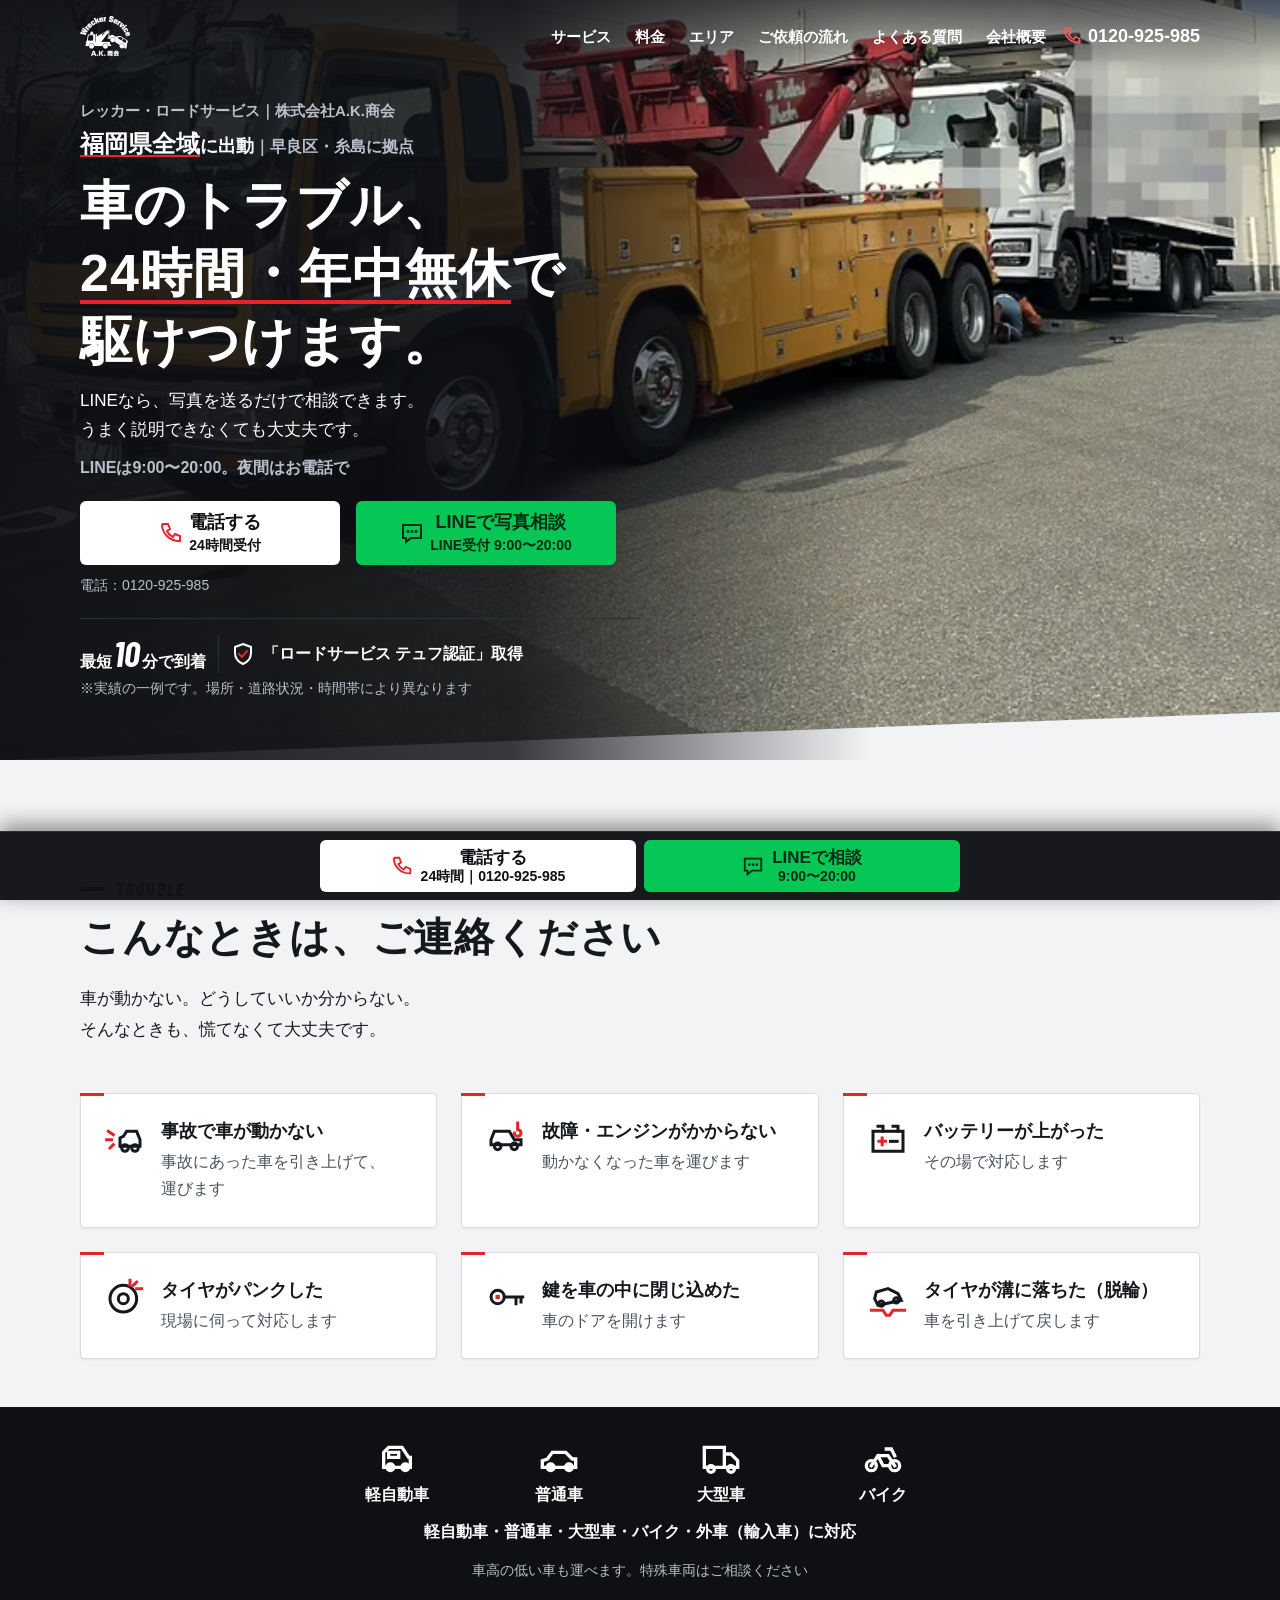
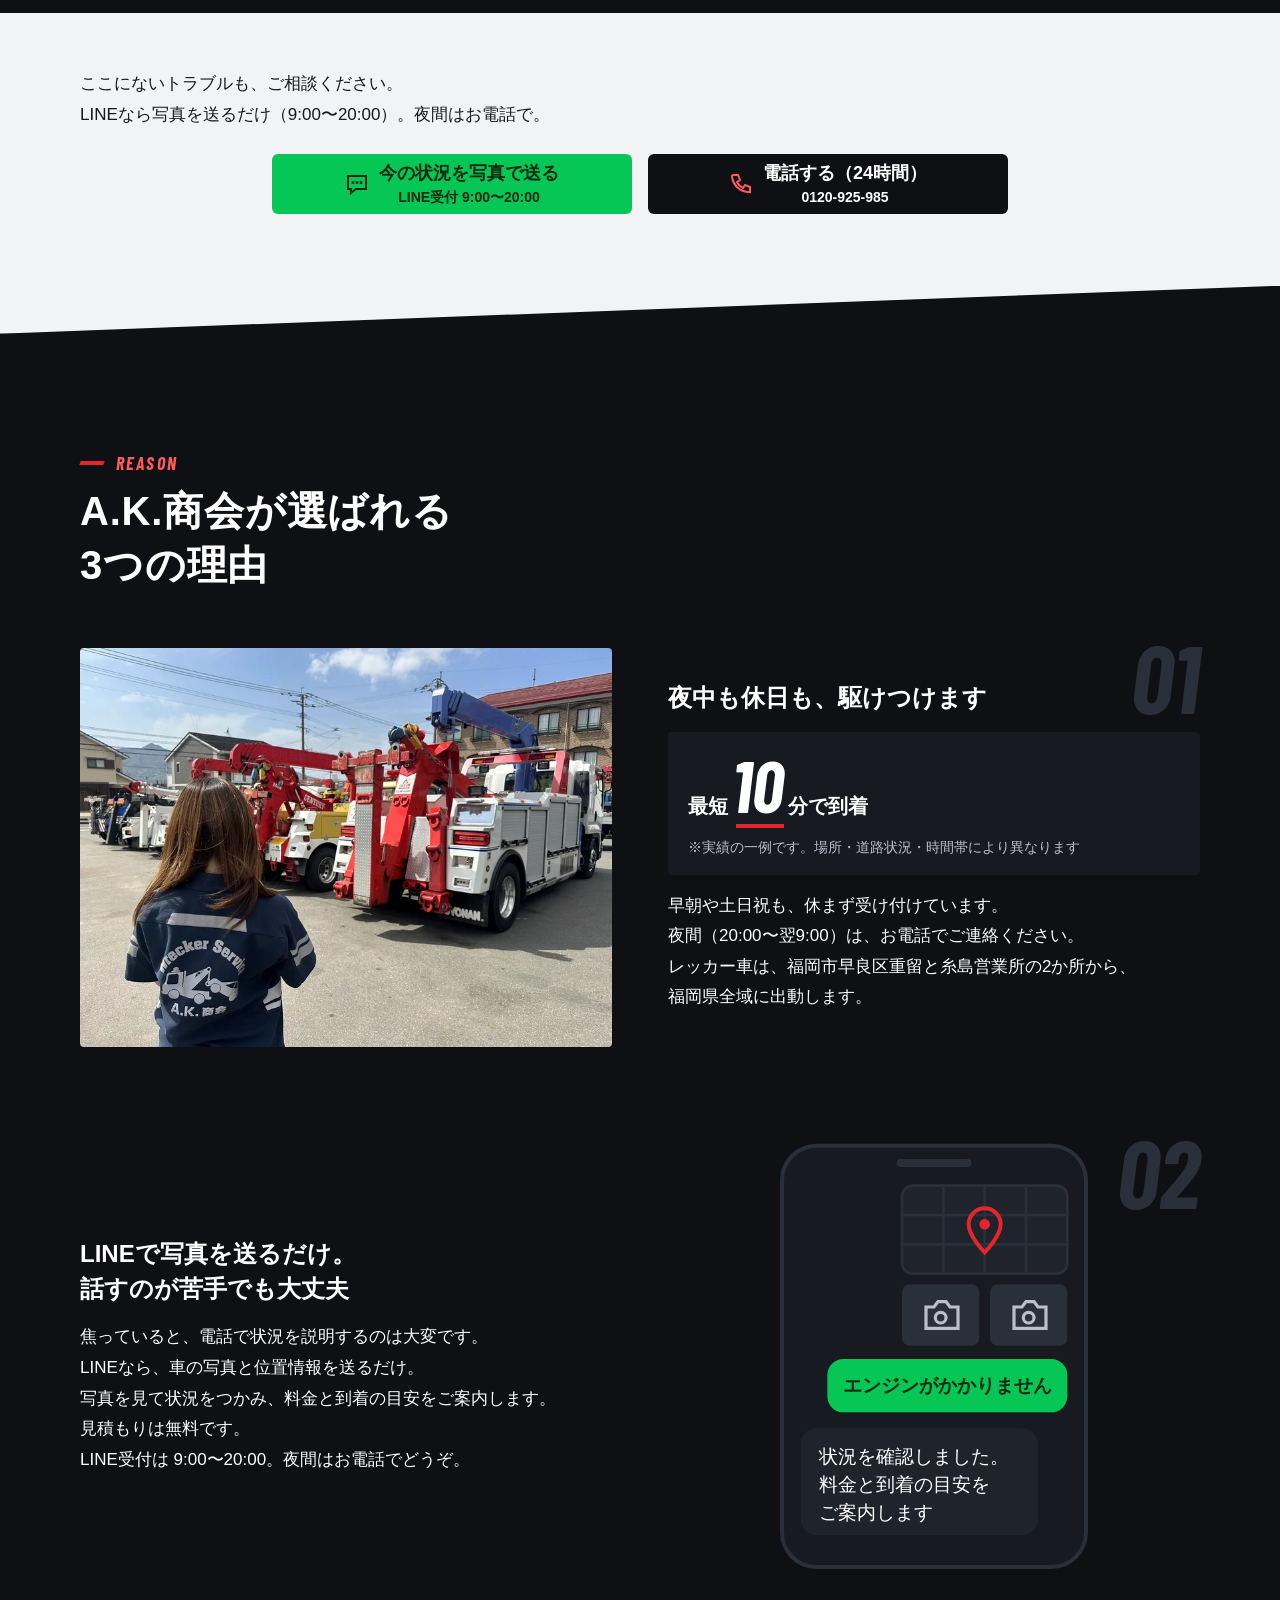
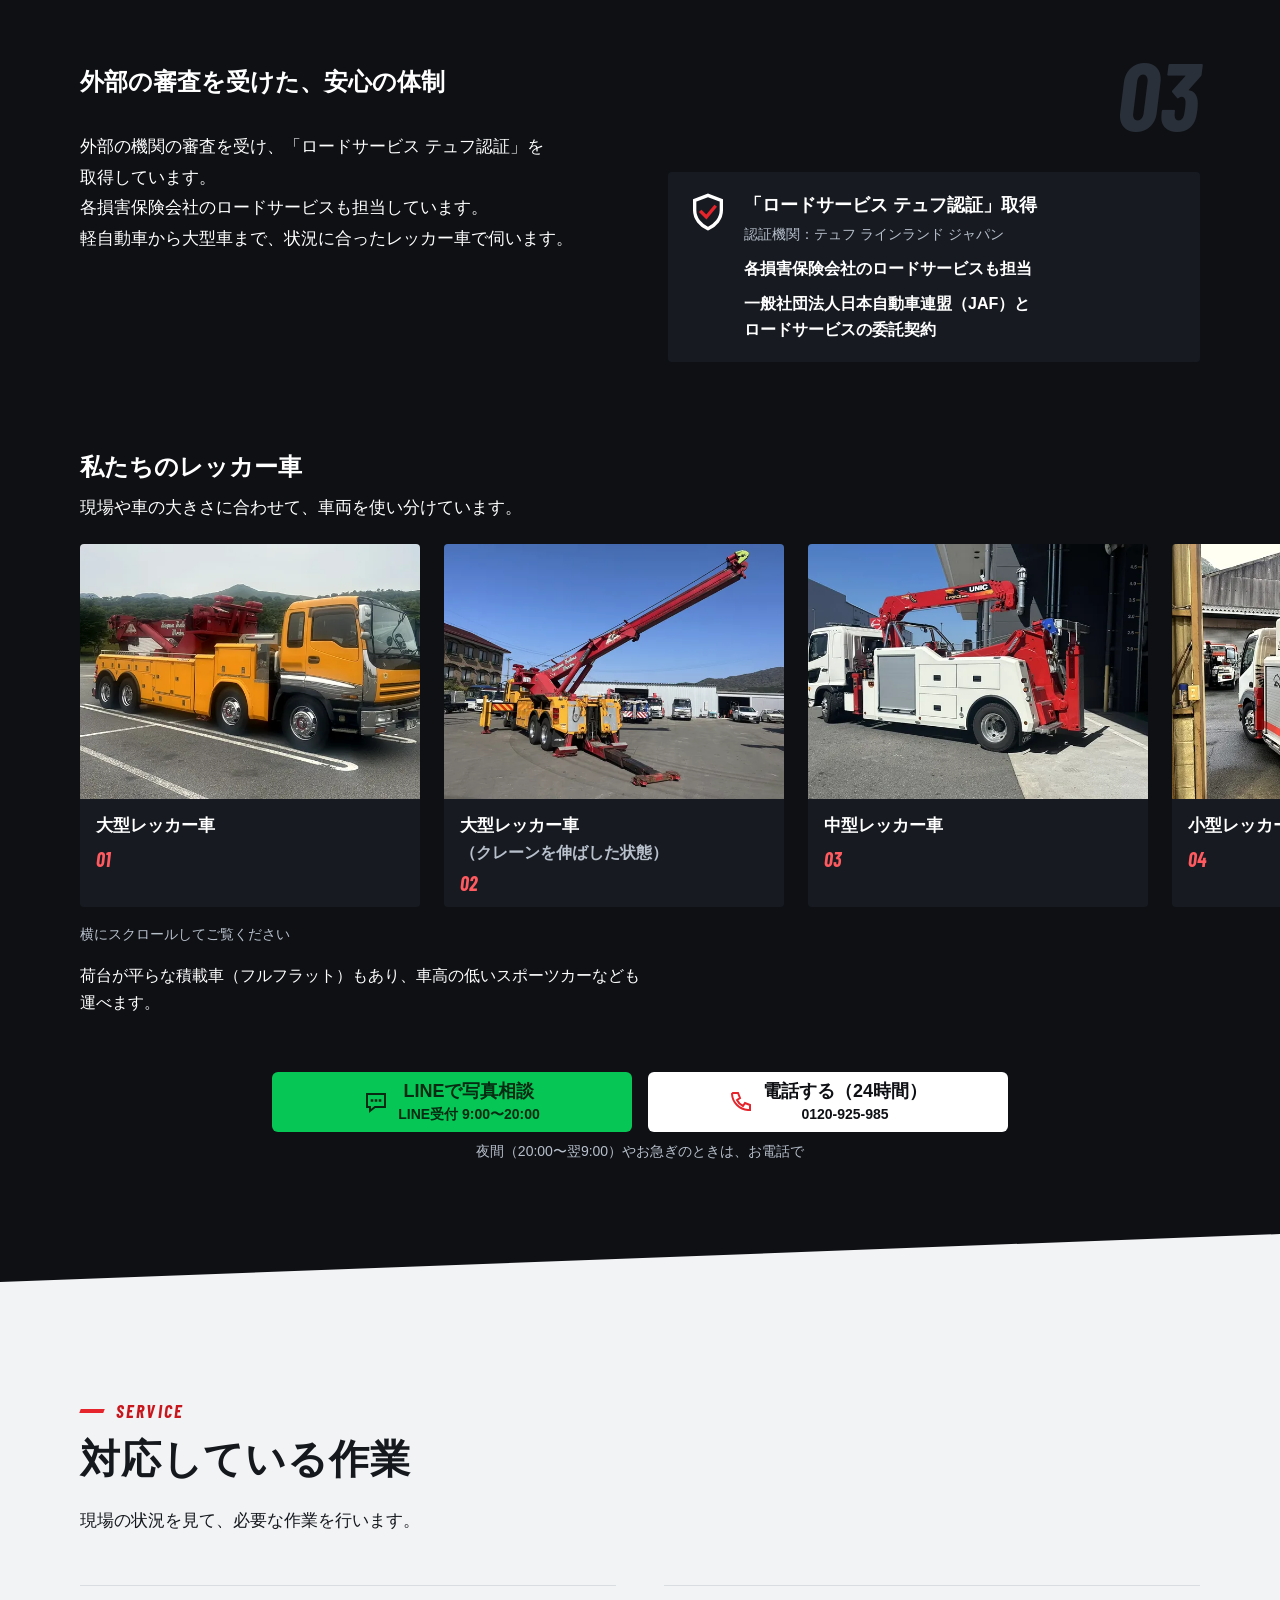
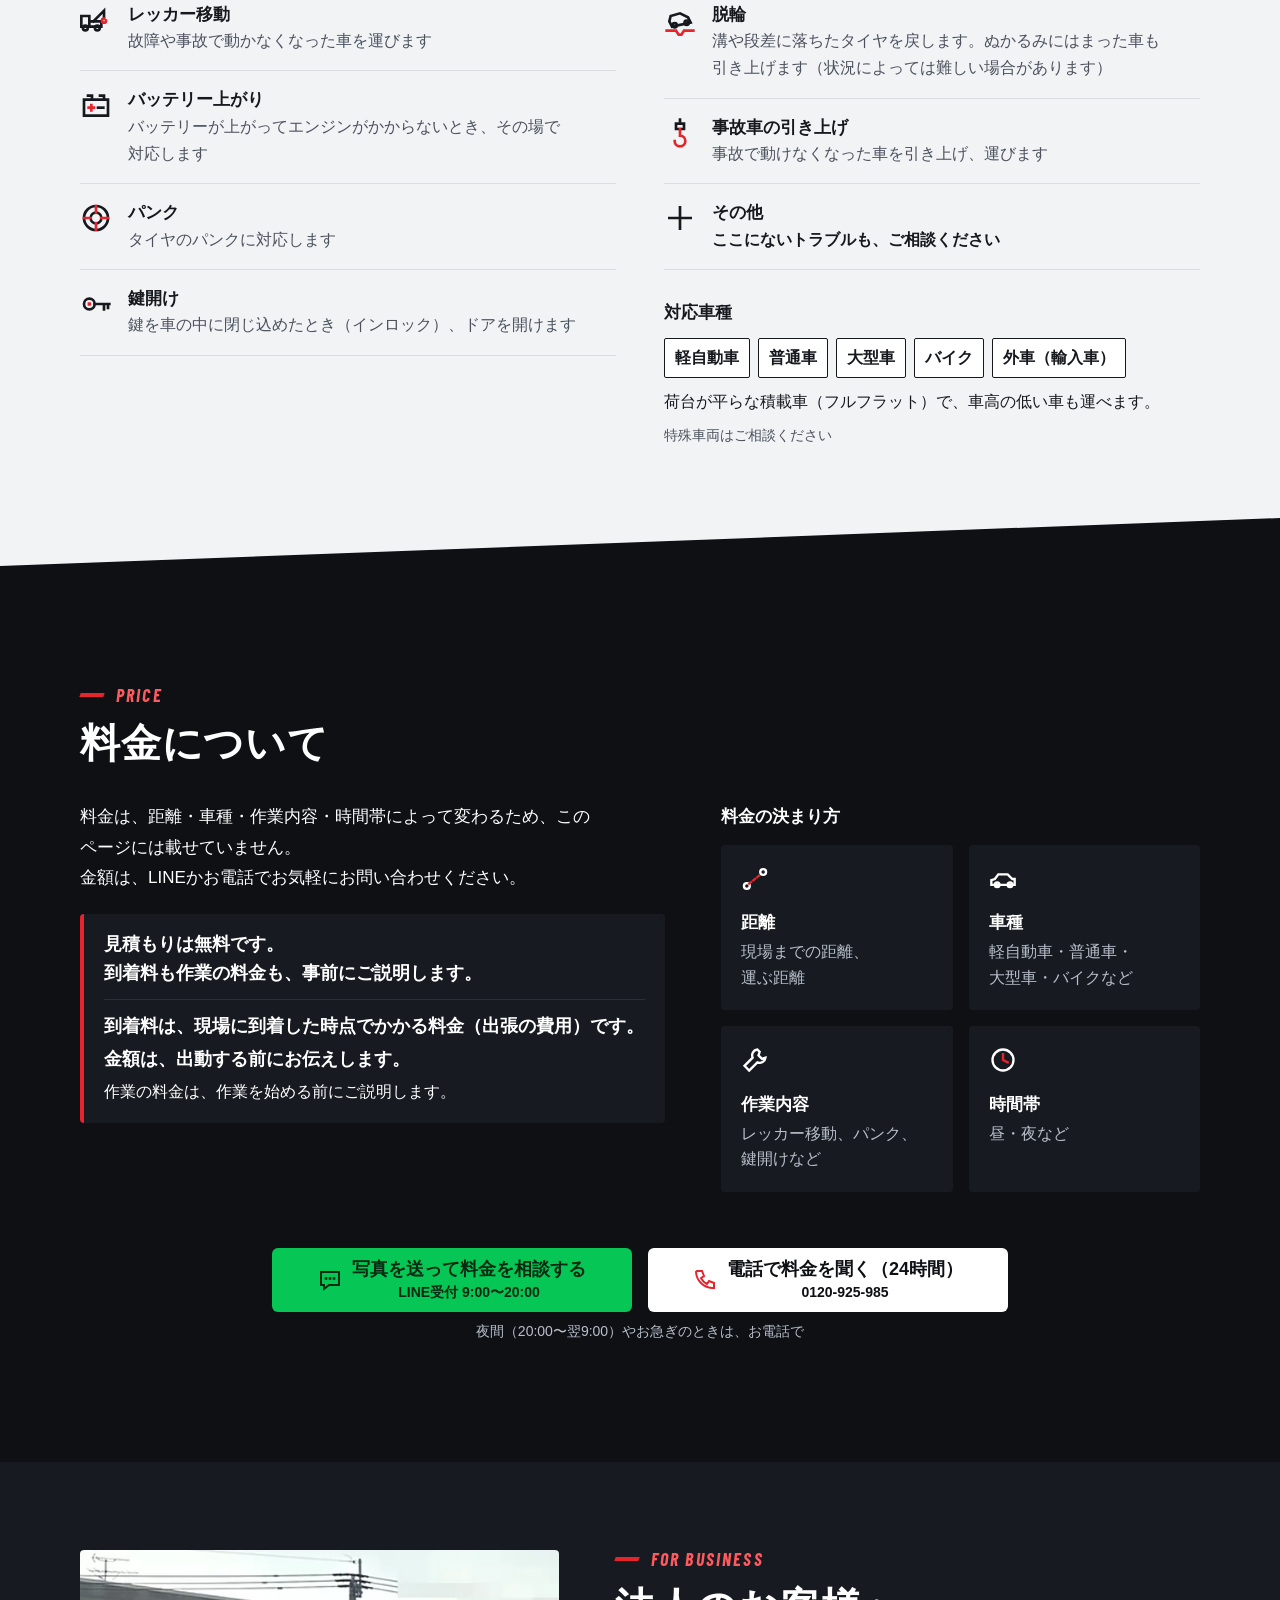
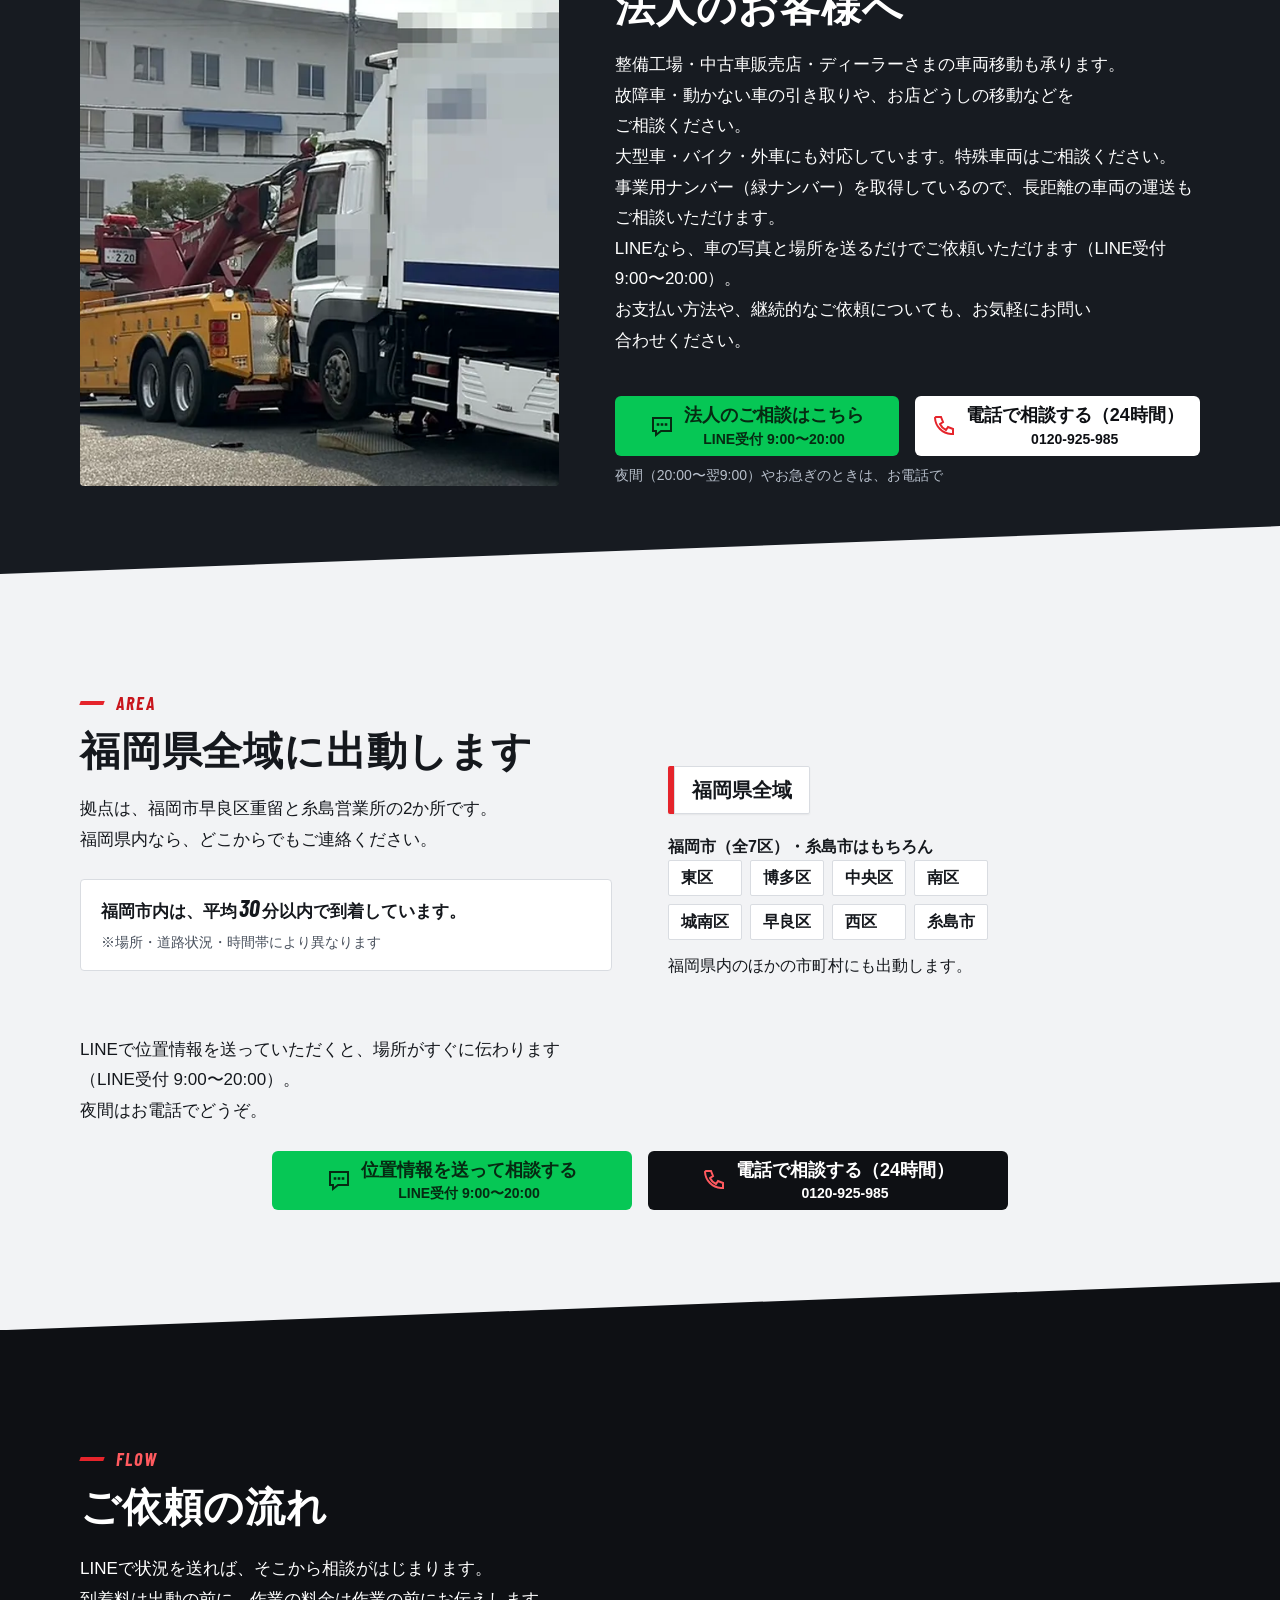
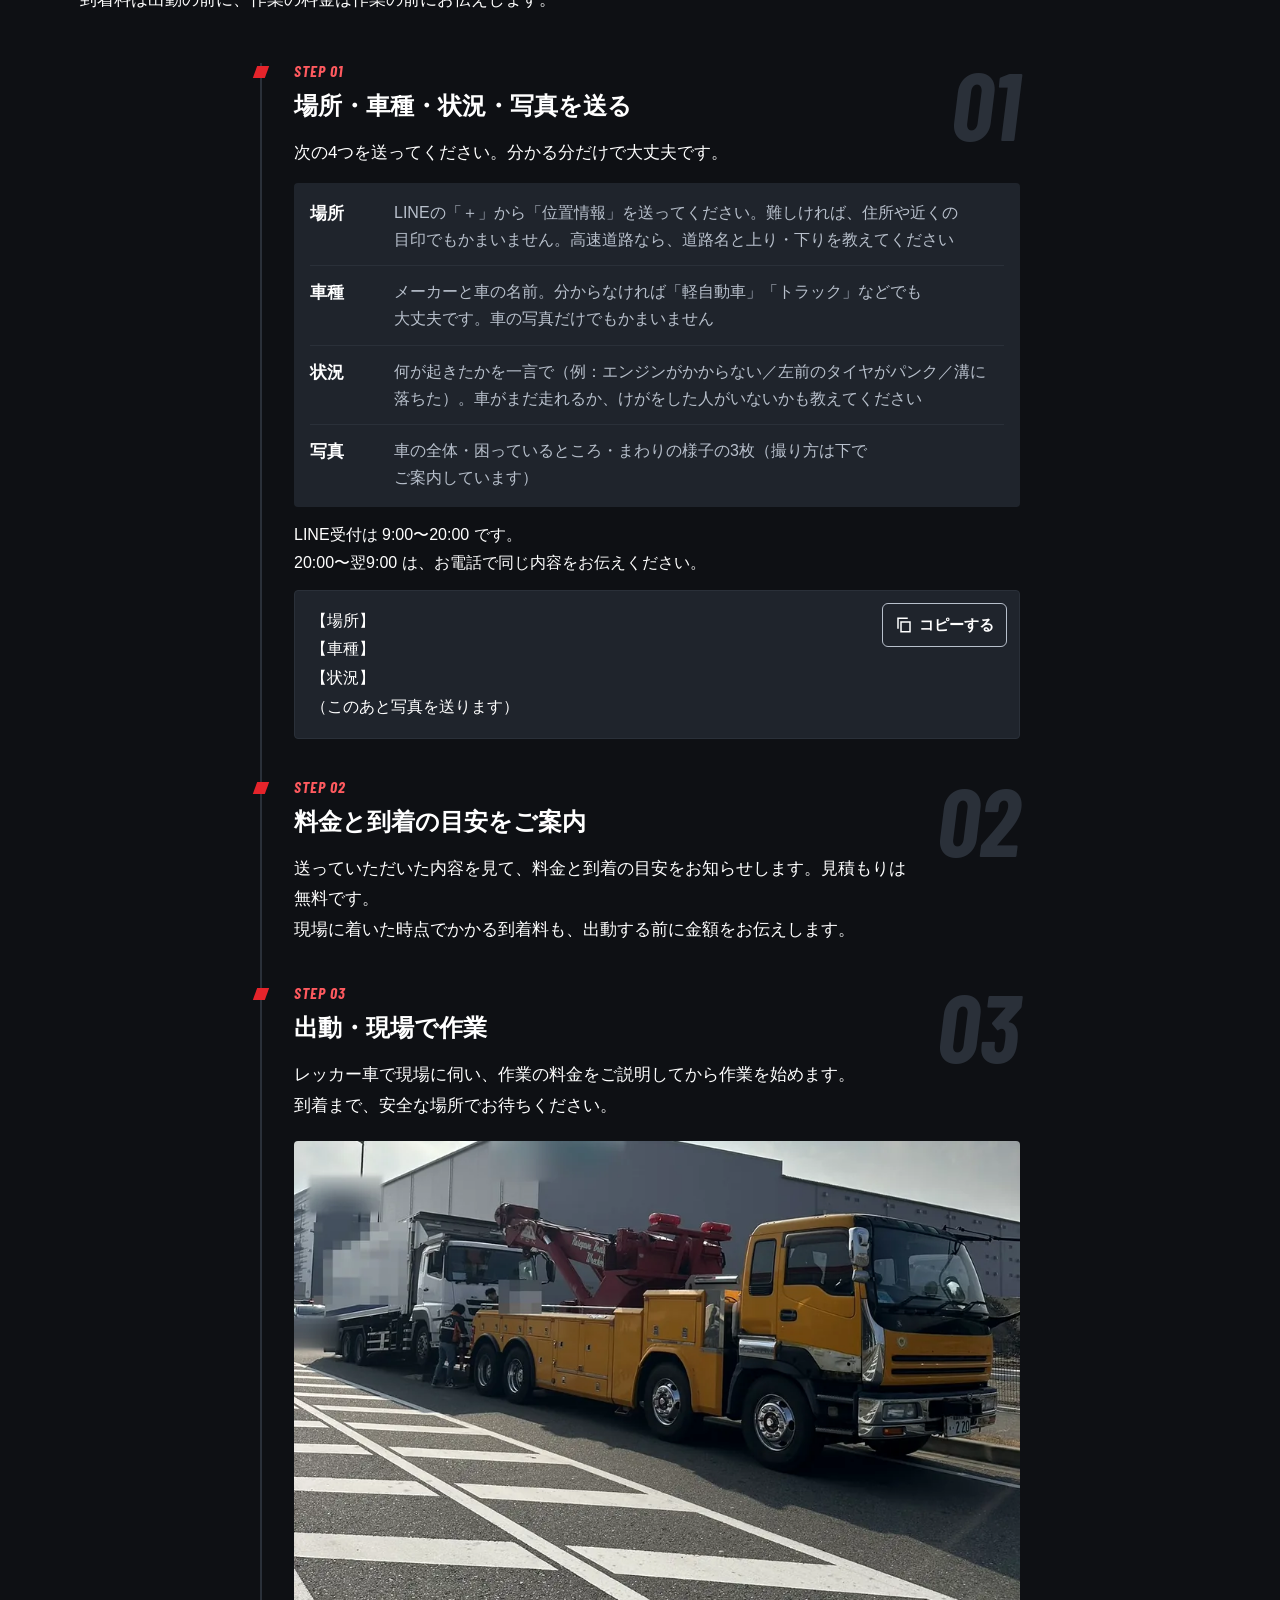
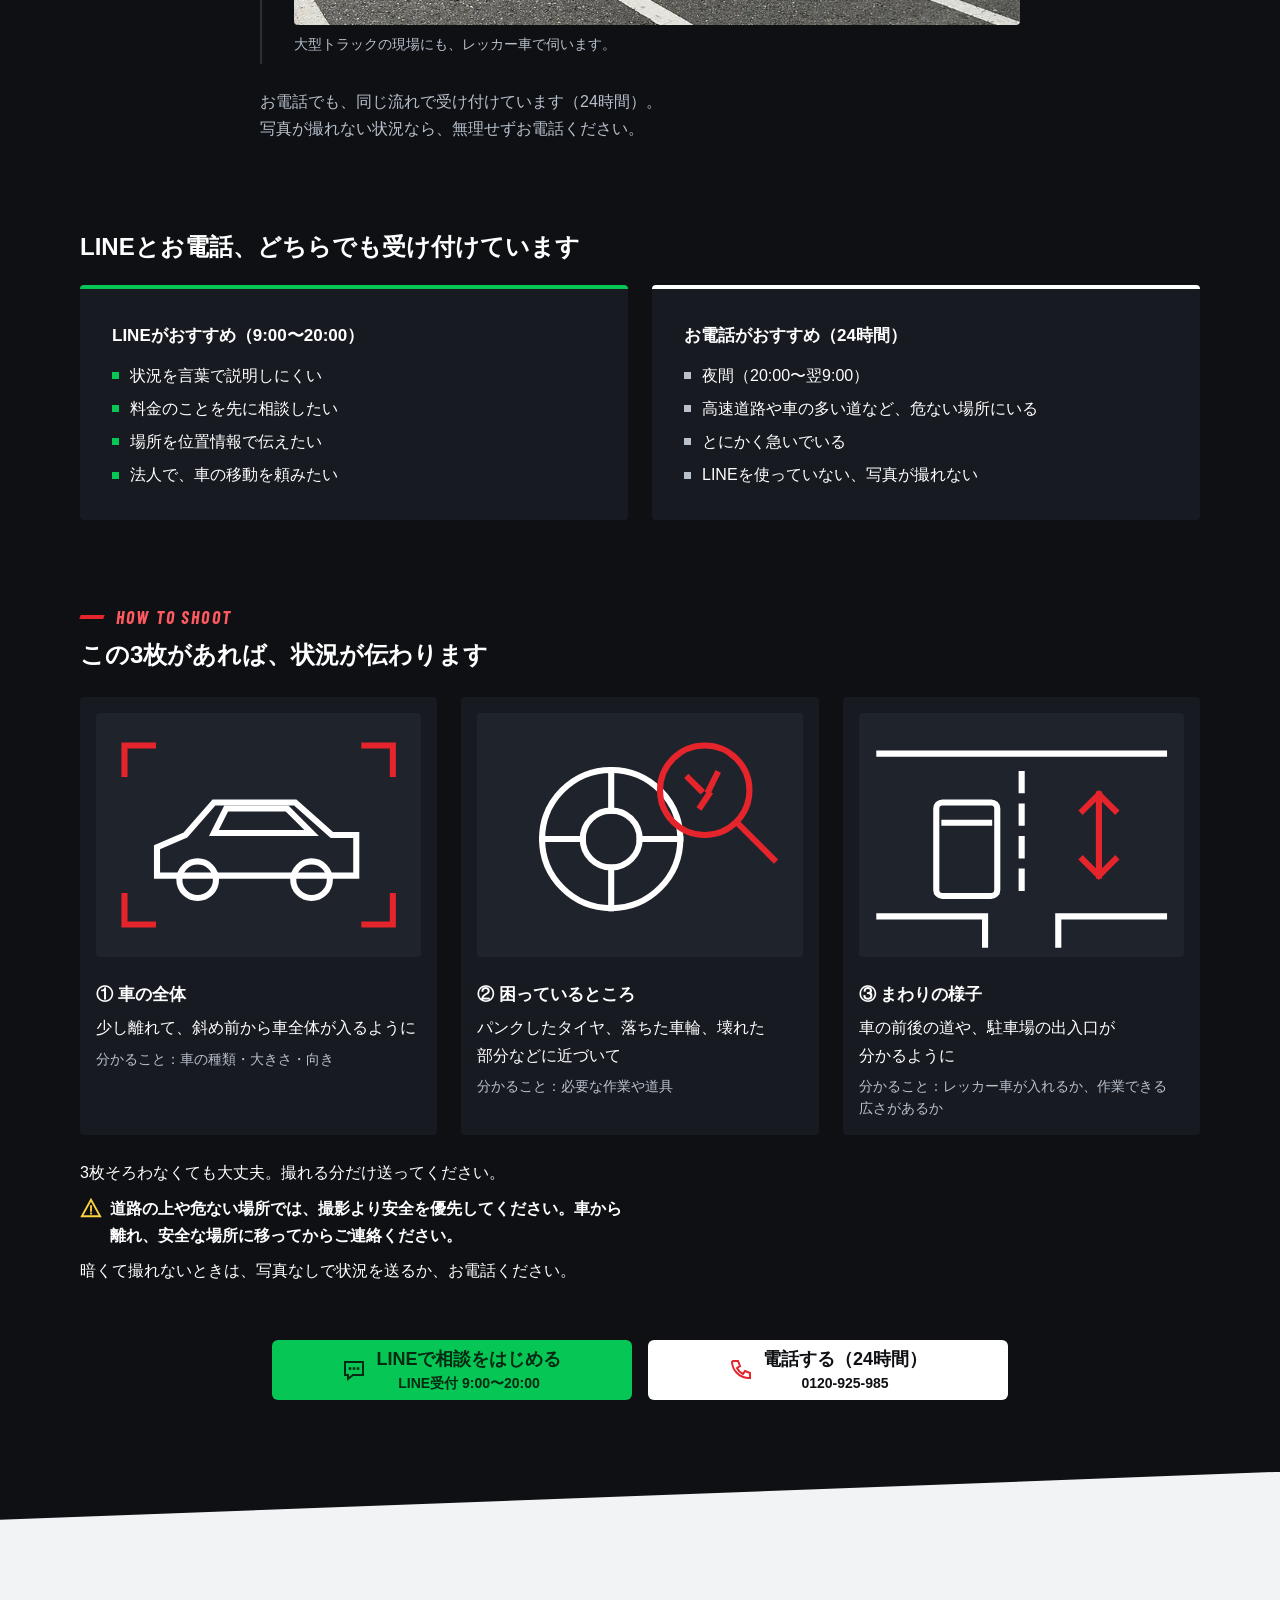
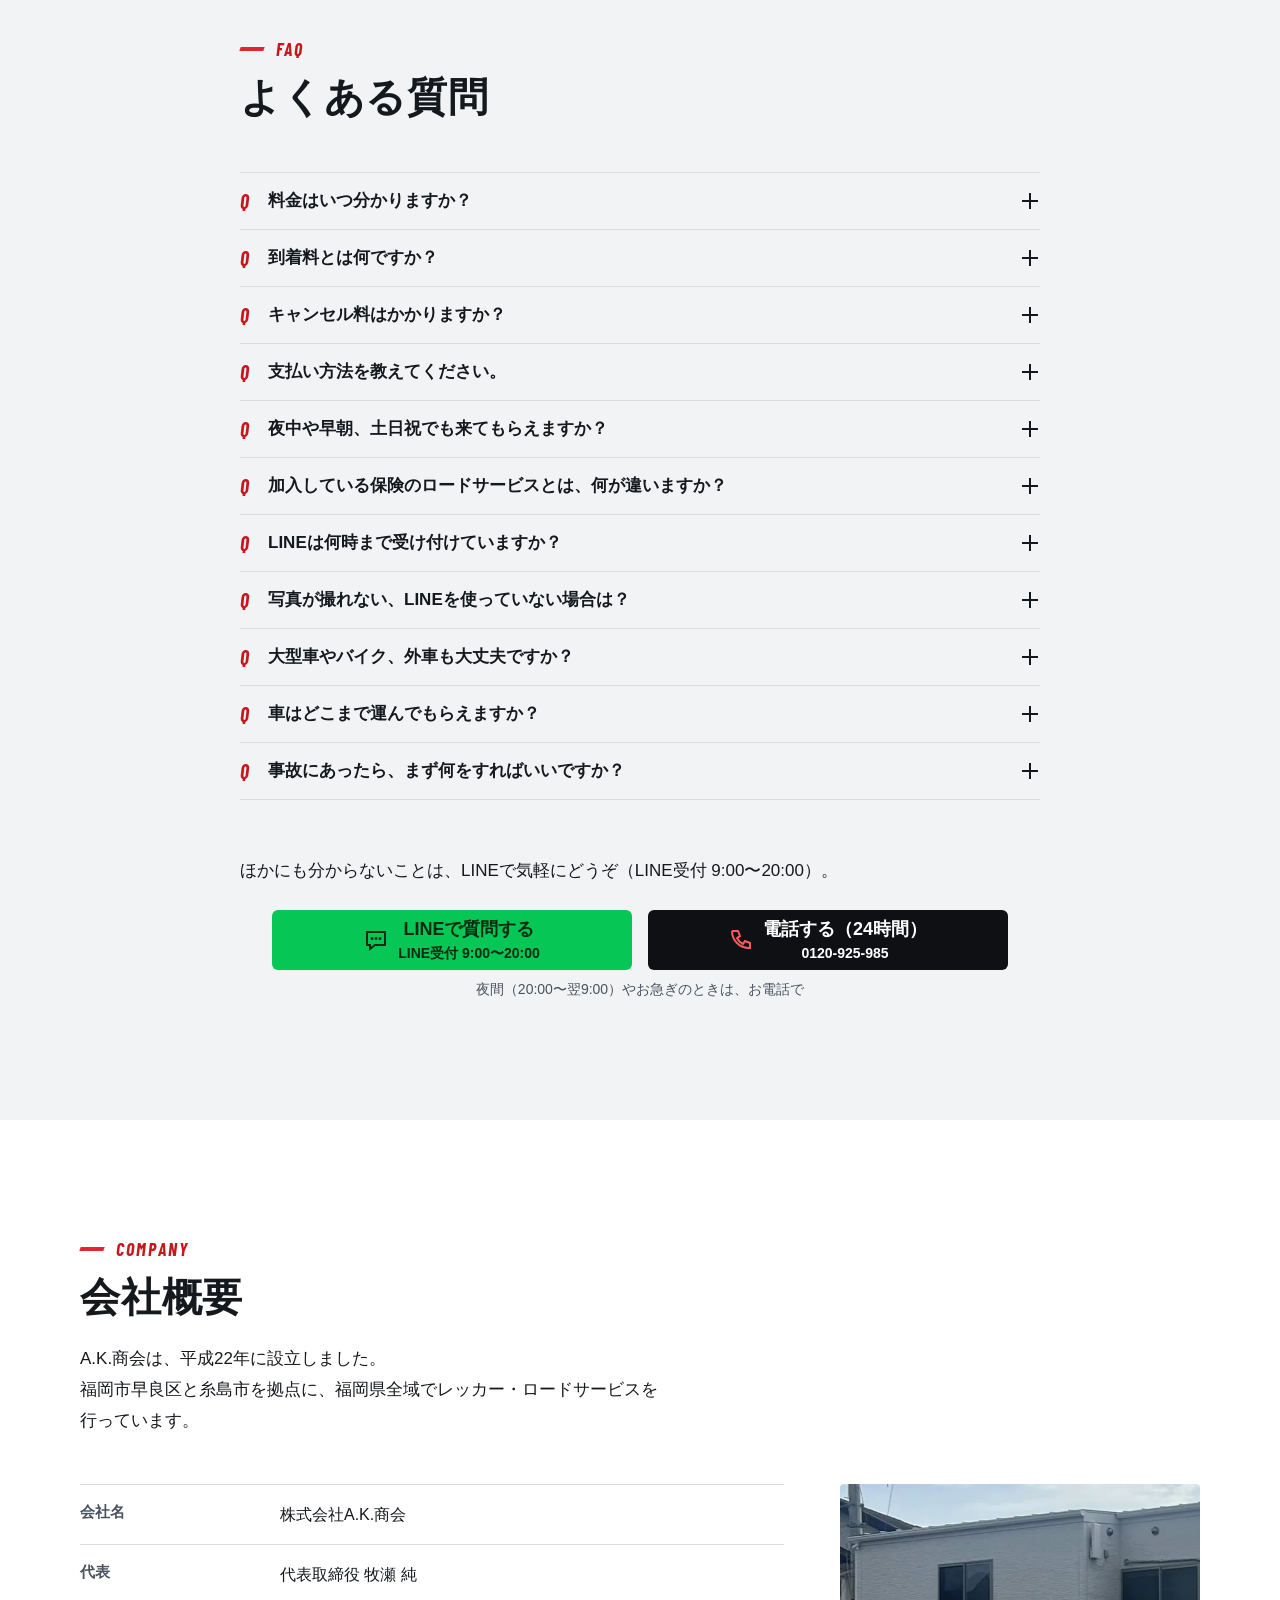
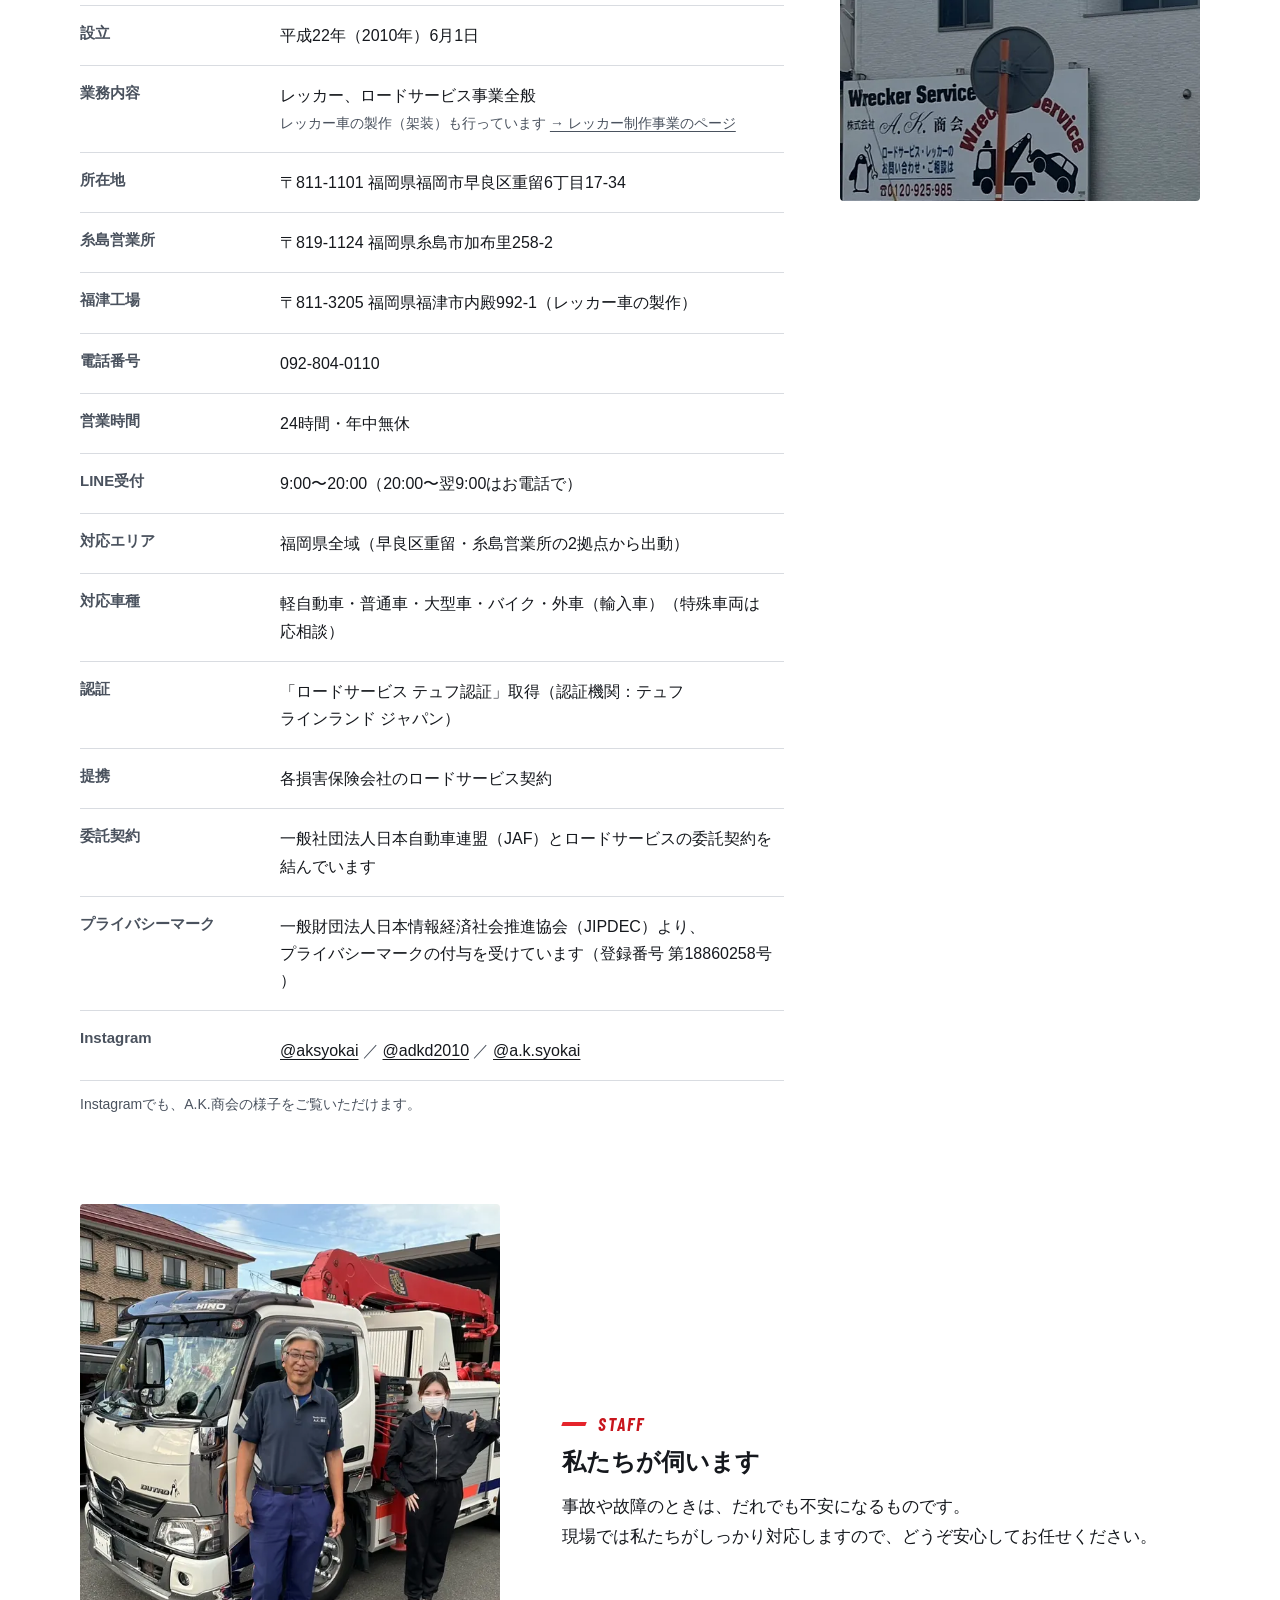
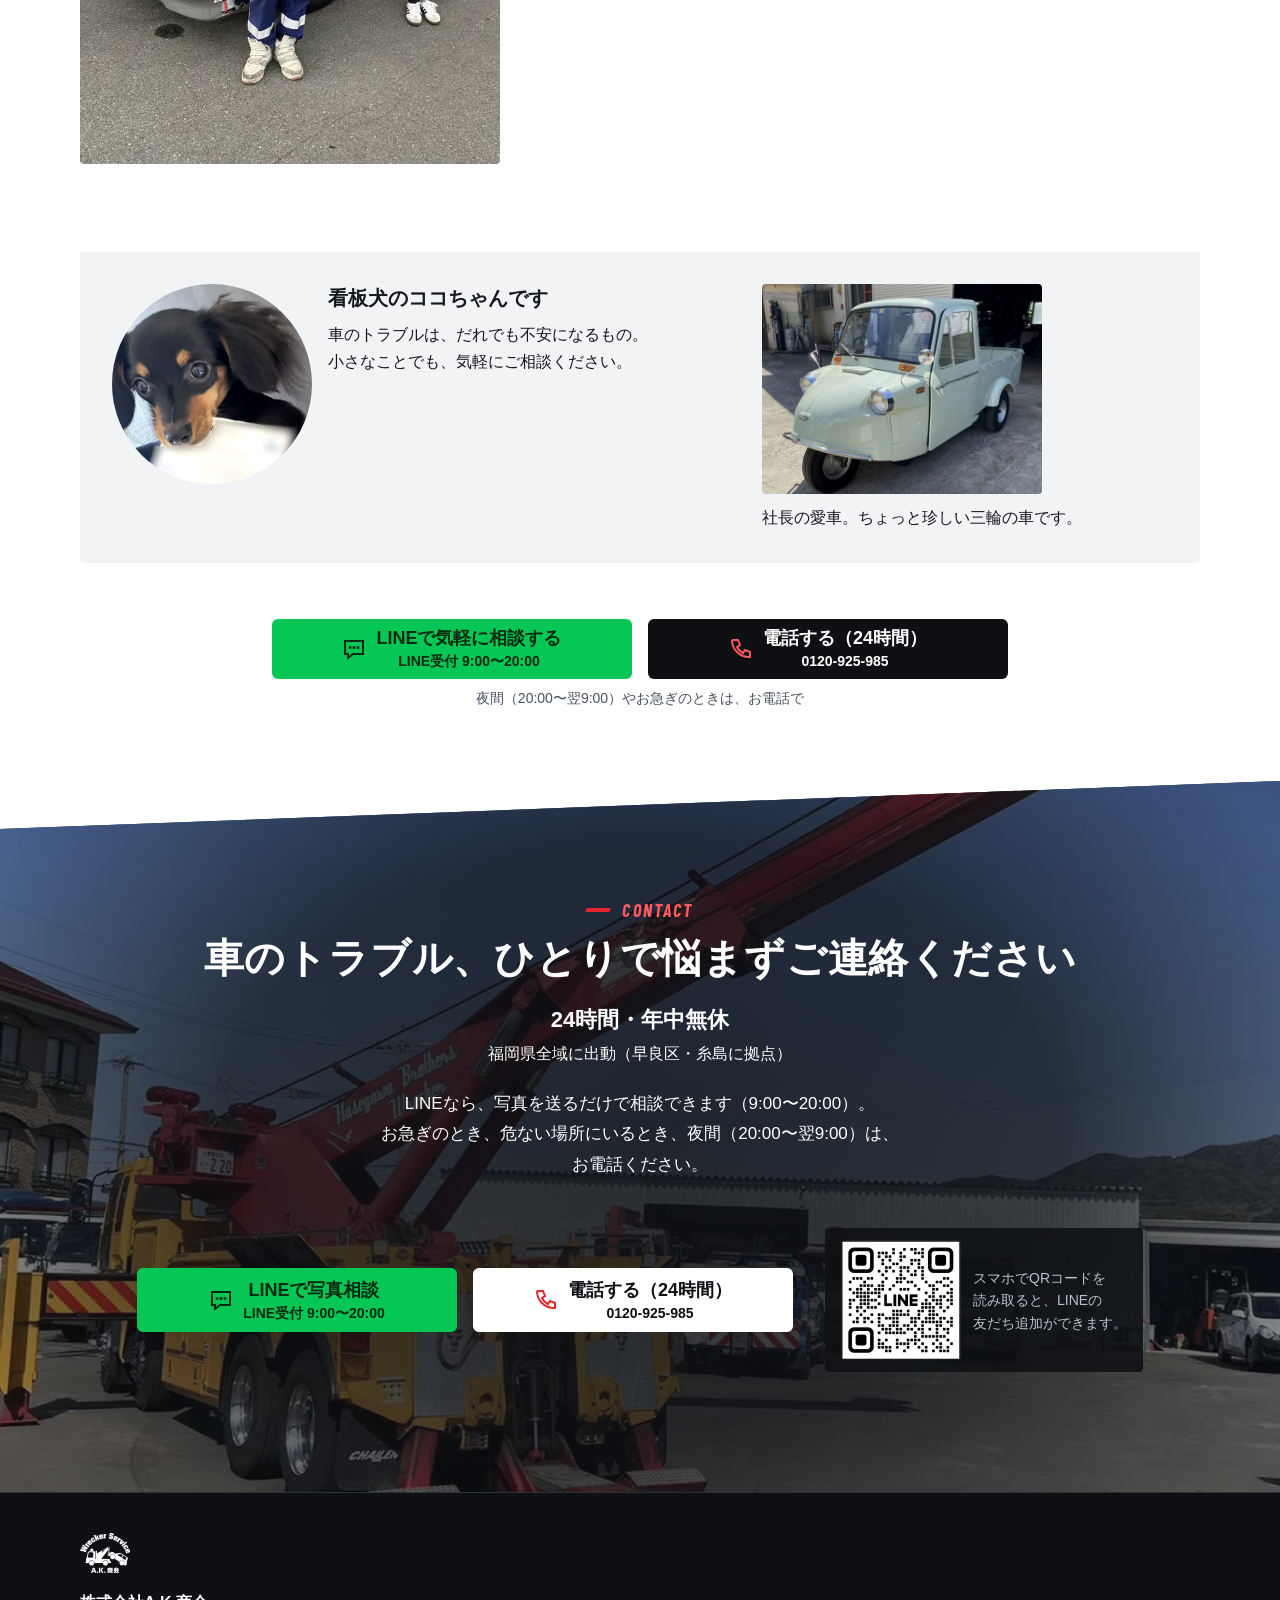
==== commit 8db8204a: "ロードサービスLP：SEO対応（タイトル・説明文・対応エリア・見積もり無料・事前説明・対応車種）とスタッフ紹介の文を更新 Co-Authored-By: Claude Opus 5.5 <norepl" ====
--- a/index.html
+++ b/index.html
@@ -3,8 +3,8 @@
 <head>
 <meta charset="UTF-8">
 <meta name="viewport" content="width=device-width, initial-scale=1, viewport-fit=cover">
-<title>福岡県全域のレッカー・ロードサービス｜24時間・年中無休｜株式会社A.K.商会（早良区・糸島）</title>
-<meta name="description" content="早良区重留と糸島営業所の2拠点から、福岡県全域に出動する24時間・年中無休のレッカー・ロードサービス。事故・故障・バッテリー上がり・パンク・鍵の閉じ込み・脱輪に対応。LINE（9:00〜20:00）なら写真を送るだけで相談できます。夜間はお電話で。">
+<title>福岡県のレッカー・ロードサービス｜24時間・年中無休｜A.K.商会</title>
+<meta name="description" content="早良区・糸島の2拠点から福岡県全域に出動する、24時間・年中無休・即日対応のレッカー・ロードサービス。事故・故障・バッテリー上がり・パンク・鍵の閉じ込み・脱輪に対応。見積もりは無料で、作業の前に料金をお伝えします。LINE（9:00〜20:00）なら写真を送るだけで相談できます。">
 
 <meta name="robots" content="noindex">
 <meta name="theme-color" content="#0E1014">
@@ -19,8 +19,8 @@
 <meta property="og:url" content="https://fukuokacolor-web.github.io/ak-syokai/">
 <meta property="og:locale" content="ja_JP">
 <meta property="og:site_name" content="株式会社A.K.商会">
-<meta property="og:title" content="福岡県全域のレッカー・ロードサービス｜株式会社A.K.商会">
-<meta property="og:description" content="24時間・年中無休。早良区・糸島の2拠点から福岡県全域に出動します。車のトラブルは、LINEで写真を送るだけで相談できます（LINE受付 9:00〜20:00／夜間はお電話で）。軽自動車から大型車・バイクまで対応。">
+<meta property="og:title" content="福岡県のレッカー・ロードサービス｜24時間・年中無休｜株式会社A.K.商会">
+<meta property="og:description" content="24時間・年中無休、即日対応。早良区・糸島の2拠点から福岡県全域に出動します。見積もりは無料で、作業の前に料金をお伝えします。車のトラブルは、LINEで写真を送るだけで相談できます（LINE受付 9:00〜20:00／夜間はお電話で）。">
 <meta property="og:image" content="https://fukuokacolor-web.github.io/ak-syokai/images/ogp.jpg">
 <meta property="og:image:width" content="1200">
 <meta property="og:image:height" content="630">
@@ -73,7 +73,11 @@
     "opens": "00:00",
     "closes": "23:59"
   }],
-  "areaServed": { "@type": "State", "name": "福岡県" }
+  "areaServed": [
+    { "@type": "State", "name": "福岡県" },
+    { "@type": "City", "name": "福岡市" },
+    { "@type": "City", "name": "糸島市" }
+  ]
 }
 </script>
 </head>
@@ -194,8 +198,9 @@
         <li><svg aria-hidden="true"><use href="#i-truck"/></svg>大型車</li>
         <li><svg aria-hidden="true"><use href="#i-bike"/></svg>バイク</li>
       </ul>
-      <p class="vh">軽自動車・普通車・大型車・バイクに対応</p>
-      <p class="note">特殊車両はご相談ください</p>
+      
+      <p class="vband__lead">軽自動車・普通車・大型車・バイク・<span class="nw">外車（輸入車）に対応</span></p>
+      <p class="note">車高の低い車も運べます。<span class="nw">特殊車両はご相談ください</span></p>
     </div>
   </div>
 
@@ -267,8 +272,7 @@
       </div>
       <div class="reason__body">
         <h3 class="h3">LINEで写真を送るだけ。<br>話すのが苦手でも大丈夫</h3>
-        <p>焦っていると、電話で状況を説明するのは大変です。<br>LINEなら、車の写真と位置情報を送るだけ。<br>写真を見て状況をつかみ、料金と到着の目安をご案内します。<br>LINE受付は 9:00〜20:00。夜間はお電話でどうぞ。</p>
-        
+        <p>焦っていると、電話で状況を説明するのは大変です。<br>LINEなら、車の写真と位置情報を送るだけ。<br>写真を見て状況をつかみ、料金と到着の目安をご案内します。<br>見積もりは無料です。<br>LINE受付は 9:00〜20:00。夜間はお電話でどうぞ。</p>
       </div>
     </article>
 
@@ -308,6 +312,8 @@
   </ul>
   <div class="wrap">
     <p class="note scroller__hint"><span class="sp-only">横にスワイプしてご覧ください →</span><span class="pc-only">横にスクロールしてご覧ください</span></p>
+    
+    <p class="fleet__more">荷台が平らな積載車（フルフラット）もあり、車高の低いスポーツカーなども運べます。</p>
 
     <div class="cta-set">
       <a class="btn btn--line" href="https://lin.ee/WwdLHQL" data-cta="line" data-pos="reason"><svg class="btn__i" aria-hidden="true"><use href="#i-line"/></svg><span class="btn__txt"><span class="btn__main">LINEで写真相談</span><span class="btn__sub">LINE受付 9:00〜20:00</span></span></a>
@@ -329,11 +335,11 @@
       <li class="work"><svg class="work__i" aria-hidden="true"><use href="#i-wrecker"/></svg><div><h3 class="work__name">レッカー移動</h3><p>故障や事故で動かなくなった車を運びます</p></div></li>
       <li class="work"><svg class="work__i" aria-hidden="true"><use href="#i-battery"/></svg><div><h3 class="work__name">バッテリー上がり</h3><p>バッテリーが上がってエンジンがかからないとき、その場で対応します</p></div></li>
       <li class="work"><svg class="work__i" aria-hidden="true"><use href="#i-tire"/></svg><div><h3 class="work__name">パンク</h3><p>タイヤのパンクに対応します</p></div></li>
-      <li class="work"><svg class="work__i" aria-hidden="true"><use href="#i-key"/></svg><div><h3 class="work__name">鍵開け</h3><p>鍵を車の中に閉じ込めたとき、ドアを開けます</p></div></li>
+      <li class="work"><svg class="work__i" aria-hidden="true"><use href="#i-key"/></svg><div><h3 class="work__name">鍵開け</h3><p>鍵を車の中に閉じ込めたとき（インロック）、ドアを開けます</p></div></li>
     </ul>
     <div class="service-col">
     <ul class="works works--b">
-      <li class="work"><svg class="work__i" aria-hidden="true"><use href="#i-ditch"/></svg><div><h3 class="work__name">脱輪</h3><p>溝や段差に落ちたタイヤを戻します</p></div></li>
+      <li class="work"><svg class="work__i" aria-hidden="true"><use href="#i-ditch"/></svg><div><h3 class="work__name">脱輪</h3><p>溝や段差に落ちたタイヤを戻します。ぬかるみにはまった車も引き上げます（状況によっては難しい場合があります）</p></div></li>
       <li class="work"><svg class="work__i" aria-hidden="true"><use href="#i-hook"/></svg><div><h3 class="work__name">事故車の引き上げ</h3><p>事故で動けなくなった車を引き上げ、運びます</p></div></li>
       <li class="work work--other"><svg class="work__i" aria-hidden="true"><use href="#i-plus"/></svg><div><h3 class="work__name">その他</h3><p>ここにないトラブルも、ご相談ください</p></div></li>
     </ul>
@@ -342,8 +348,9 @@
     <div class="vtypes">
       <h3 class="vtypes__title">対応車種</h3>
       <ul class="chips">
-        <li>軽自動車</li><li>普通車</li><li>大型車</li><li>バイク</li>
+        <li>軽自動車</li><li>普通車</li><li>大型車</li><li>バイク</li><li>外車（輸入車）</li>
       </ul>
+      <p class="vtypes__flat">荷台が平らな積載車（フルフラット）で、車高の低い車も運べます。</p>
       <p class="note">特殊車両はご相談ください</p>
       
     </div>
@@ -360,11 +367,15 @@
     <div class="price">
       <div class="price__main">
         <p>料金は、距離・車種・作業内容・時間帯によって変わるため、このページには載せていません。<br>金額は、LINEかお電話でお気軽にお問い合わせください。</p>
-        <div class="callout">
-          <p class="callout__title">現場に到着した時点で、到着料がかかります。</p>
-          <p>あらかじめ、ご了承ください。</p>
-        </div>
-        <p>料金は、状況を伺ったうえでご案内します。</p>
+        
+        <div class="callout callout--price">
+          <p class="callout__title">見積もりは無料です。<br>到着料も作業の料金も、事前にご説明します。</p>
+          <div class="callout__fee">
+            <p class="callout__title">到着料は、現場に到着した時点でかかる料金（出張の費用）です。</p>
+            <p class="callout__title">金額は、出動する前にお伝えします。</p>
+            <p>作業の料金は、作業を始める前にご説明します。</p>
+          </div>
+        </div>
       </div>
       <div class="price__factors">
         <h3 class="price__factors-title">料金の決まり方</h3>
@@ -393,7 +404,7 @@
     <div class="business__body">
       <p class="en" lang="en">FOR BUSINESS</p>
       <h2 class="h2" id="business-title">法人のお客様へ</h2>
-      <p>整備工場・中古車販売店・ディーラーさまの車両移動も承ります。<br>故障車・動かない車の引き取りや、お店どうしの移動などをご相談ください。<br>大型車・バイクにも対応しています。特殊車両はご相談ください。<br>LINEなら、車の写真と場所を送るだけでご依頼いただけます（LINE受付 9:00〜20:00）。<br>お支払い方法や、継続的なご依頼についても、お気軽にお問い合わせください。</p>
+      <p>整備工場・中古車販売店・ディーラーさまの車両移動も承ります。<br>故障車・動かない車の引き取りや、お店どうしの移動などをご相談ください。<br>大型車・バイク・外車にも対応しています。特殊車両はご相談ください。<br>事業用ナンバー（緑ナンバー）を取得しているので、長距離の車両の運送もご相談いただけます。<br>LINEなら、車の写真と場所を送るだけでご依頼いただけます（LINE受付 9:00〜20:00）。<br>お支払い方法や、継続的なご依頼についても、お気軽にお問い合わせください。</p>
       
       <div class="cta-set cta-set--left">
         <a class="btn btn--line" href="https://lin.ee/WwdLHQL" data-cta="line" data-pos="business"><svg class="btn__i" aria-hidden="true"><use href="#i-line"/></svg><span class="btn__txt"><span class="btn__main">法人のご相談はこちら</span><span class="btn__sub">LINE受付 9:00〜20:00</span></span></a>
@@ -412,12 +423,29 @@
       <h2 class="h2" id="area-title">福岡県全域に<br class="sp">出動します</h2>
       
       <p>拠点は、福岡市早良区重留と糸島営業所の<span class="nw">2か所です。</span><br>福岡県内なら、どこからでもご連絡ください。</p>
-    </div>
-    <ul class="tags">
-      <li class="tag tag--main tag--nolabel">福岡県全域</li>
-      <li class="tag">拠点：福岡市早良区</li>
-      <li class="tag">拠点：糸島市</li>
-    </ul>
+      
+      <div class="avgtime">
+        <p class="avgtime__text">福岡市内は、平均<span class="en-num avgtime__num">30</span>分以内で到着しています。</p>
+        <p class="note">※場所・道路状況・時間帯により異なります</p>
+      </div>
+    </div>
+    <div class="area__tags">
+      <ul class="tags">
+        <li class="tag tag--main tag--nolabel">福岡県全域</li>
+      </ul>
+      <p class="area__tags-lead">福岡市（全7区）・糸島市はもちろん</p>
+      <ul class="tags tags--sub">
+        <li class="tag tag--sub">東区</li>
+        <li class="tag tag--sub">博多区</li>
+        <li class="tag tag--sub">中央区</li>
+        <li class="tag tag--sub">南区</li>
+        <li class="tag tag--sub">城南区</li>
+        <li class="tag tag--sub">早良区</li>
+        <li class="tag tag--sub">西区</li>
+        <li class="tag tag--sub">糸島市</li>
+      </ul>
+      <p class="area__tags-after">福岡県内のほかの市町村にも出動します。</p>
+    </div>
   </div>
   <div class="wrap">
     <p class="sec-end">LINEで位置情報を送っていただくと、場所がすぐに伝わります<span class="nw">（LINE受付 9:00〜20:00）。</span><br>夜間はお電話でどうぞ。</p>
@@ -434,7 +462,7 @@
     <p class="en" lang="en">FLOW</p>
     <h2 class="h2" id="flow-title">ご依頼の流れ</h2>
     
-    <p class="lead">LINEで状況を送れば、そこから相談がはじまります。</p>
+    <p class="lead">LINEで状況を送れば、そこから相談がはじまります。<br>到着料は出動の前に、作業の料金は作業の前にお伝えします。</p>
 
     <ol class="steps">
       <li class="step">
@@ -465,8 +493,7 @@
         <p class="step__no en-num" lang="en">STEP 02</p>
         <div class="step__body">
           <h3 class="h3">料金と到着の目安をご案内</h3>
-          <p>送っていただいた内容を見て、料金と到着の目安をお知らせします。<br>なお、現場に着いた時点で到着料がかかります。</p>
-          
+          <p>送っていただいた内容を見て、料金と到着の目安をお知らせします。見積もりは無料です。<br>現場に着いた時点でかかる到着料も、出動する前に金額をお伝えします。</p>
         </div>
       </li>
       <li class="step">
@@ -474,7 +501,7 @@
         <p class="step__no en-num" lang="en">STEP 03</p>
         <div class="step__body">
           <h3 class="h3">出動・現場で作業</h3>
-          <p>レッカー車で現場に伺い、作業を行います。<br>到着まで、安全な場所でお待ちください。</p>
+          <p>レッカー車で現場に伺い、作業の料金をご説明してから作業を始めます。<br>到着まで、安全な場所でお待ちください。</p>
           <figure class="step__photo">
             <img src="images/flow-work.webp" width="960" height="640" alt="大型トラックの下で作業するスタッフと大型レッカー車" loading="lazy">
             <figcaption>大型トラックの現場にも、レッカー車で伺います。</figcaption>
@@ -571,25 +598,25 @@
     <h2 class="h2" id="faq-title">よくある質問</h2>
     <div class="faq">
       <details class="qa"><summary><span class="qa__q en-num">Q</span><span class="qa__text">料金はいつ分かりますか？</span><span class="qa__toggle" aria-hidden="true"></span></summary>
-        <div class="qa__a"><span class="qa__mark en-num" aria-hidden="true">A</span><p>LINEやお電話で状況を伺ってから、料金をご案内します。LINEで写真を送っていただくと、状況が伝わりやすくなります。</p></div></details>
+        <div class="qa__a"><span class="qa__mark en-num" aria-hidden="true">A</span><p>到着料も作業の料金も、事前にご説明します。到着料は出動する前に、作業の料金は作業を始める前にお伝えします。見積もりは無料です。LINEで写真を送っていただくと、状況が伝わりやすくなります。</p></div></details>
       <details class="qa"><summary><span class="qa__q en-num">Q</span><span class="qa__text">到着料とは何ですか？</span><span class="qa__toggle" aria-hidden="true"></span></summary>
-        <div class="qa__a"><span class="qa__mark en-num" aria-hidden="true">A</span><p>現場に到着した時点でかかる料金です。金額は状況によって異なるため、LINEまたはお電話でお問い合わせください。</p></div></details>
+        <div class="qa__a"><span class="qa__mark en-num" aria-hidden="true">A</span><p>現場に到着した時点でかかる料金（出張の費用）です。金額は状況によって異なりますが、出動する前にお伝えします。</p></div></details>
       <details class="qa"><summary><span class="qa__q en-num">Q</span><span class="qa__text">キャンセル料はかかりますか？</span><span class="qa__toggle" aria-hidden="true"></span></summary>
         <div class="qa__a"><span class="qa__mark en-num" aria-hidden="true">A</span><p>キャンセル時の料金は、ご依頼の際にお気軽にお尋ねください。</p></div></details>
       <details class="qa"><summary><span class="qa__q en-num">Q</span><span class="qa__text">支払い方法を教えてください。</span><span class="qa__toggle" aria-hidden="true"></span></summary>
         <div class="qa__a"><span class="qa__mark en-num" aria-hidden="true">A</span><p>お支払い方法は、ご依頼の際にお気軽にお尋ねください。</p></div></details>
       <details class="qa"><summary><span class="qa__q en-num">Q</span><span class="qa__text">夜中や早朝、土日祝でも来てもらえますか？</span><span class="qa__toggle" aria-hidden="true"></span></summary>
-        <div class="qa__a"><span class="qa__mark en-num" aria-hidden="true">A</span><p>はい。24時間・年中無休で対応しています。夜間（20:00〜翌9:00）は、お電話でご連絡ください。</p></div></details>
+        <div class="qa__a"><span class="qa__mark en-num" aria-hidden="true">A</span><p>はい。深夜や早朝も、24時間・年中無休で対応しています。即日対応もしています。夜間（20:00〜翌9:00）は、お電話でご連絡ください。</p></div></details>
       <details class="qa"><summary><span class="qa__q en-num">Q</span><span class="qa__text">加入している保険のロードサービスとは、何が違いますか？</span><span class="qa__toggle" aria-hidden="true"></span></summary>
-        <div class="qa__a"><span class="qa__mark en-num" aria-hidden="true">A</span><p>当社は、各損害保険会社のロードサービスも担当しています。ただし、当社へ直接ご依頼いただいた場合に保険が使えるかどうかは、ご加入の保険会社にお問い合わせください。</p></div></details>
+        <div class="qa__a"><span class="qa__mark en-num" aria-hidden="true">A</span><p>当社は、各損害保険会社のロードサービスも担当しています。保険が使えるかどうかは、ご加入の保険の内容（約款）によって決まります。約款で対象になっている作業であれば、保険を使える場合があります。保険を使うときは、お客様からご加入の保険会社へ「A.K.商会に手配している」とお伝えください。くわしくは、ご加入の保険会社にお問い合わせください。</p></div></details>
       <details class="qa"><summary><span class="qa__q en-num">Q</span><span class="qa__text">LINEは何時まで受け付けていますか？</span><span class="qa__toggle" aria-hidden="true"></span></summary>
         <div class="qa__a"><span class="qa__mark en-num" aria-hidden="true">A</span><p>LINEの受付は 9:00〜20:00 です。20:00〜翌9:00 は、お電話でご連絡ください（電話は24時間受け付けています）。お急ぎのときは、時間にかかわらずお電話がおすすめです。</p></div></details>
       <details class="qa"><summary><span class="qa__q en-num">Q</span><span class="qa__text">写真が撮れない、LINEを使っていない場合は？</span><span class="qa__toggle" aria-hidden="true"></span></summary>
         <div class="qa__a"><span class="qa__mark en-num" aria-hidden="true">A</span><p>お電話で受け付けます（24時間）。場所・車種・状況をお伝えください。</p></div></details>
-      <details class="qa"><summary><span class="qa__q en-num">Q</span><span class="qa__text">大型車やバイクも大丈夫ですか？</span><span class="qa__toggle" aria-hidden="true"></span></summary>
-        <div class="qa__a"><span class="qa__mark en-num" aria-hidden="true">A</span><p>はい、対応しています。特殊車両はご相談ください。</p></div></details>
+      <details class="qa"><summary><span class="qa__q en-num">Q</span><span class="qa__text">大型車やバイク、外車も大丈夫ですか？</span><span class="qa__toggle" aria-hidden="true"></span></summary>
+        <div class="qa__a"><span class="qa__mark en-num" aria-hidden="true">A</span><p>はい、対応しています。車高の低いスポーツカーなども、荷台が平らな積載車（フルフラット）で運べます。特殊車両はご相談ください。</p></div></details>
       <details class="qa"><summary><span class="qa__q en-num">Q</span><span class="qa__text">車はどこまで運んでもらえますか？</span><span class="qa__toggle" aria-hidden="true"></span></summary>
-        <div class="qa__a"><span class="qa__mark en-num" aria-hidden="true">A</span><p>運ぶ先は、ご依頼の際にご相談ください。</p></div></details>
+        <div class="qa__a"><span class="qa__mark en-num" aria-hidden="true">A</span><p>運ぶ先は、ご依頼の際にご相談ください。事業用ナンバー（緑ナンバー）を取得しているので、長距離の運送もご相談いただけます。車の一時的なお預かりも、基本的にお受けしています（状況によっては有料になる場合があります）。</p></div></details>
       <details class="qa"><summary><span class="qa__q en-num">Q</span><span class="qa__text">事故にあったら、まず何をすればいいですか？</span><span class="qa__toggle" aria-hidden="true"></span></summary>
         <div class="qa__a"><span class="qa__mark en-num" aria-hidden="true">A</span><p>まず、安全な場所に移ってください。けがをした人がいるときは、まず119番へ。けがをした人がいなくても、事故のときは110番（警察）に連絡してください。そのうえで、車の移動が必要なら当社にご連絡ください。</p></div></details>
     </div>
@@ -622,7 +649,7 @@
         <div><dt>営業時間</dt><dd>24時間・年中無休</dd></div>
         <div><dt>LINE受付</dt><dd>9:00〜20:00（20:00〜翌9:00はお電話で）</dd></div>
         <div><dt>対応エリア</dt><dd>福岡県全域（早良区重留・糸島営業所の2拠点から出動）</dd></div>
-        <div><dt>対応車種</dt><dd>軽自動車・普通車・大型車・バイク（特殊車両は応相談）</dd></div>
+        <div><dt>対応車種</dt><dd>軽自動車・普通車・大型車・バイク・外車（輸入車）（特殊車両は応相談）</dd></div>
         <div><dt>認証</dt><dd>「ロードサービス テュフ認証」取得（認証機関：テュフ ラインランド ジャパン）</dd></div>
         <div><dt>提携</dt><dd>各損害保険会社のロードサービス契約</dd></div>
         
@@ -645,7 +672,7 @@
       <div class="staff__body">
         <p class="en" lang="en">STAFF</p>
         <h3 class="h3">私たちが伺います</h3>
-        <p>現場には、このスタッフたちが伺います。<br>お客様が困っているときこそ、私たちは落ち着いて、ていねいに対応します。</p>
+        <p>事故や故障のときは、だれでも<span class="nw">不安になるものです。</span><br>現場では私たちがしっかり対応しますので、どうぞ安心してお任せください。</p>
         
       </div>
     </div>
--- a/css/style.css
+++ b/css/style.css
@@ -577,6 +577,7 @@
 
 .fleet { margin-top: 56px; }
 .fleet p { margin-top: 8px; }
+.fleet__more { margin-top: 16px; font-size: 16px; line-height: 1.7; }
 
 .scroller {
   display: flex;
@@ -664,6 +665,7 @@
   border-radius: 2px;
   font-size: 16px; font-weight: 700;
 }
+.vtypes__flat { margin-top: 10px; font-size: 16px; line-height: 1.7; }
 .vtypes .note { margin-top: 8px; }
 
 @media (min-width: 1024px) {
@@ -676,6 +678,9 @@
 /* ---------- 11. 料金 ---------- */
 .price { margin-top: 20px; }
 .price__main > * + * { margin-top: 20px; }
+/* 料金の囲み：見出し（見積もり無料・事前にご説明）の下に、到着料の2行を同じ強さで置く */
+.callout__fee { margin-top: 12px; padding-top: 12px; border-top: 1px solid var(--c-line); }
+.callout__fee .callout__title + .callout__title { margin-top: 4px; }
 .callout {
   background: var(--c-surface);
   border-left: 4px solid var(--c-accent);
@@ -747,9 +752,39 @@
   padding: 4px 6px;
 }
 .tag--tbd { border: 1px dashed #4A525E; }
-@media (min-width: 1024px) {
-  .area { display: grid; grid-template-columns: 1fr 1fr; gap: 56px; align-items: end; }
+
+/* 福岡市内の到着時間（エリアのタグとは別のまとまり。主役の「福岡県全域」より控えめに） */
+.avgtime {
+  margin-top: 24px;
+  background: #FFFFFF;
+  border: 1px solid var(--c-light-line);
+  border-radius: 4px;
+  padding: 16px 20px;
+}
+.area__head .avgtime p { margin-top: 0; }
+.area__head .avgtime .note { margin-top: 6px; }
+.avgtime__text { font-size: 17px; font-weight: 700; line-height: 1.6; }
+.avgtime__num { font-size: 24px; line-height: 1; margin: 0 2px; }
+
+/* エリアのタグ：福岡県全域（大）→ 7区・糸島市（小）→ ほかの市町村にも */
+.area__tags { margin-top: 32px; }
+.area__tags .tags { margin-top: 0; }
+.area__tags-lead { margin-top: 20px; font-size: 16px; font-weight: 700; line-height: 1.6; }
+.tags--sub { gap: 8px; margin-top: 10px; }
+.tag--sub {
+  height: 36px;
+  padding: 0 12px;
+  border: 1px solid var(--c-light-line);
+  font-size: 16px; font-weight: 700;
+  color: var(--c-light-text);
+}
+.area__tags-after { margin-top: 12px; font-size: 16px; line-height: 1.7; }
+@media (min-width: 1024px) {
+  .area { display: grid; grid-template-columns: 1fr 1fr; gap: 56px; align-items: start; }
   .tags { margin-top: 0; }
+  .area__tags { margin-top: 0; padding-top: 72px; }
+  /* PCは4つずつ2段にそろえる（「糸島市」だけが3段目に落ちないように） */
+  .tags--sub { display: grid; grid-template-columns: repeat(4, auto); justify-content: start; }
 }
 
 /* ---------- 14. ご依頼の流れ ---------- */
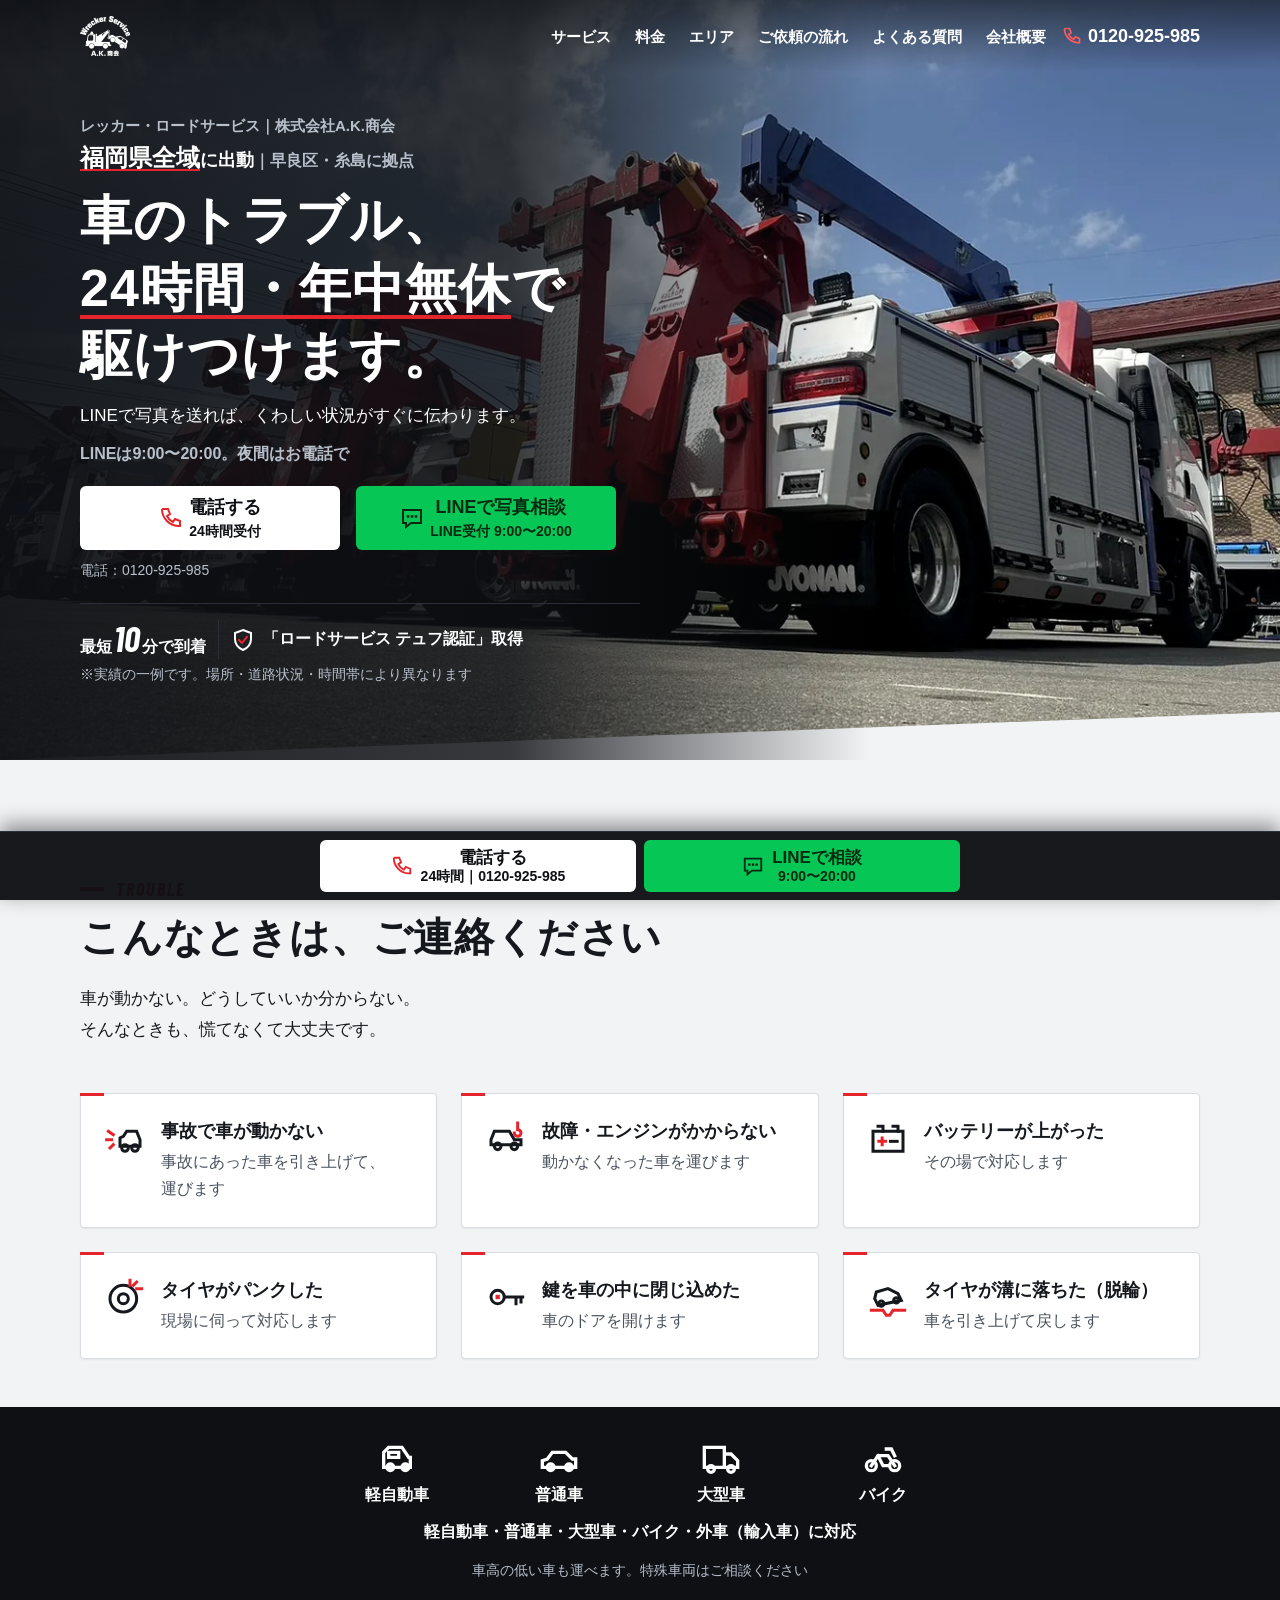
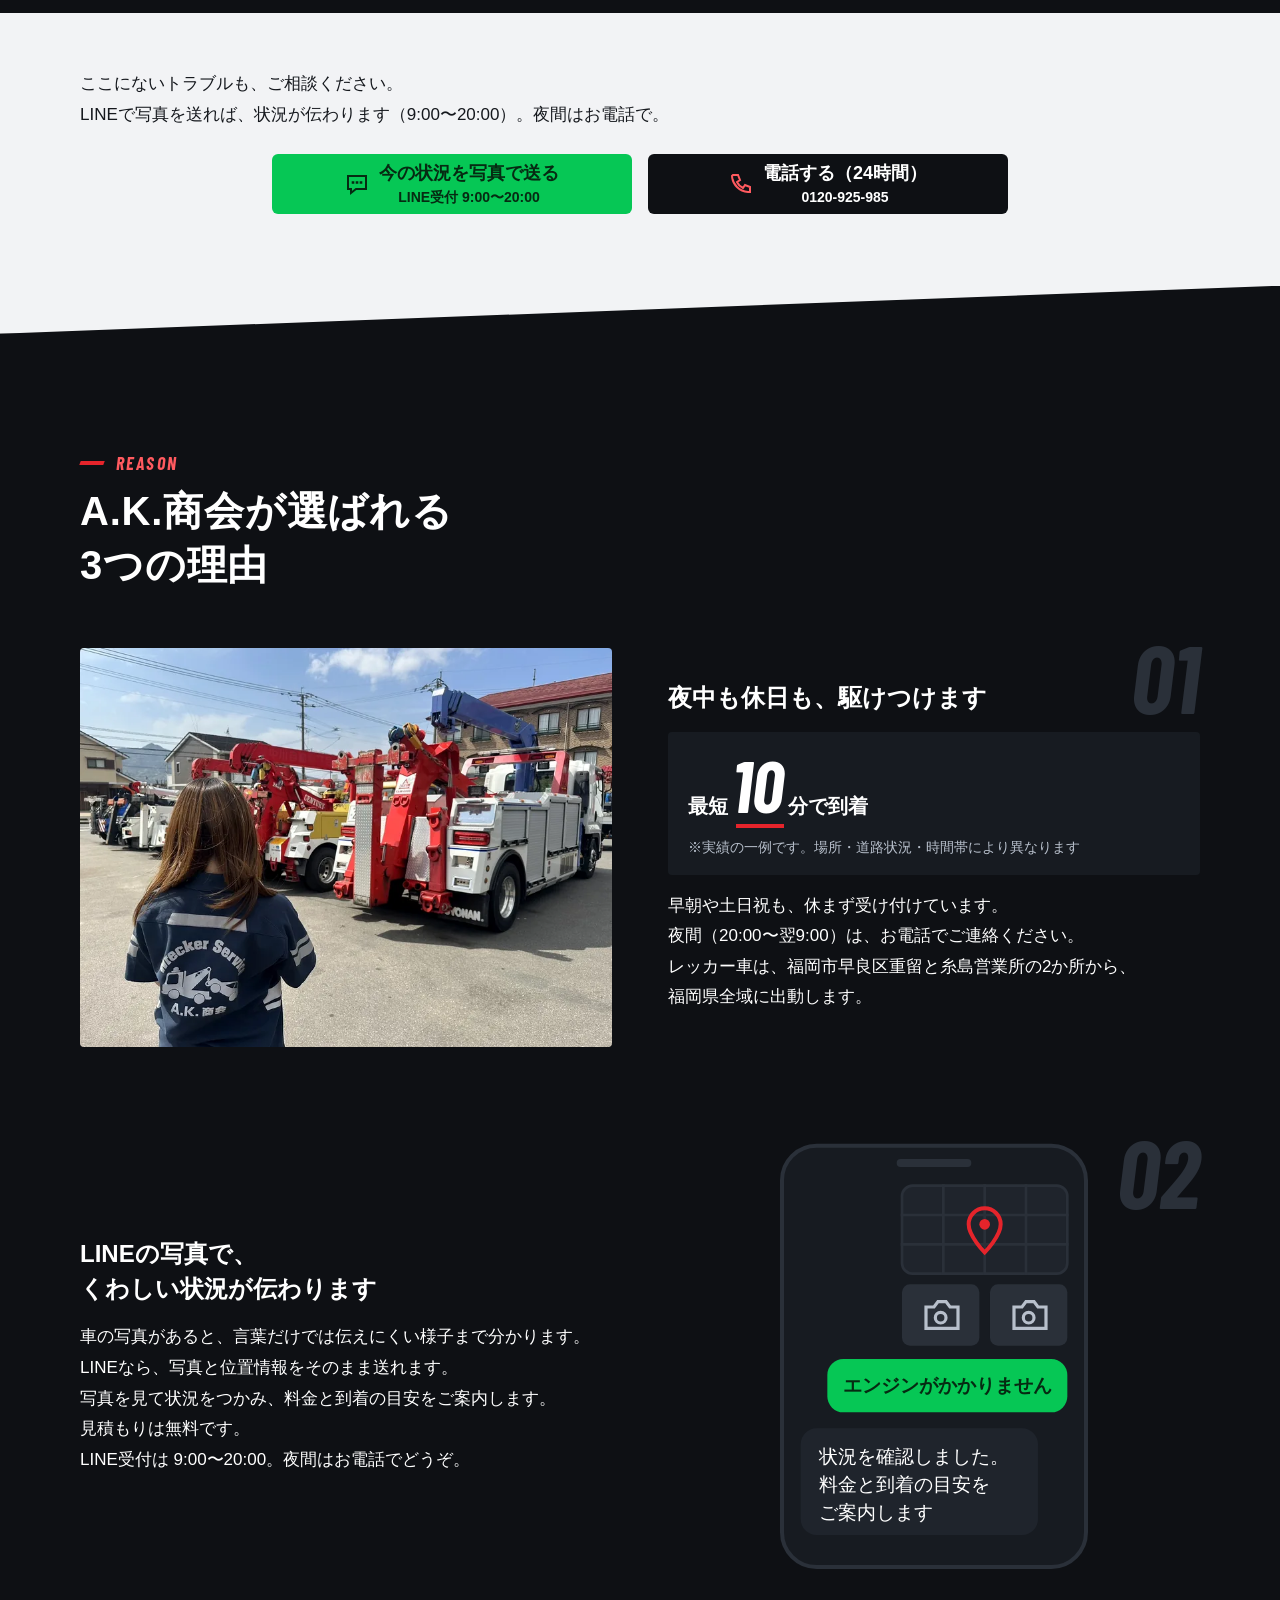
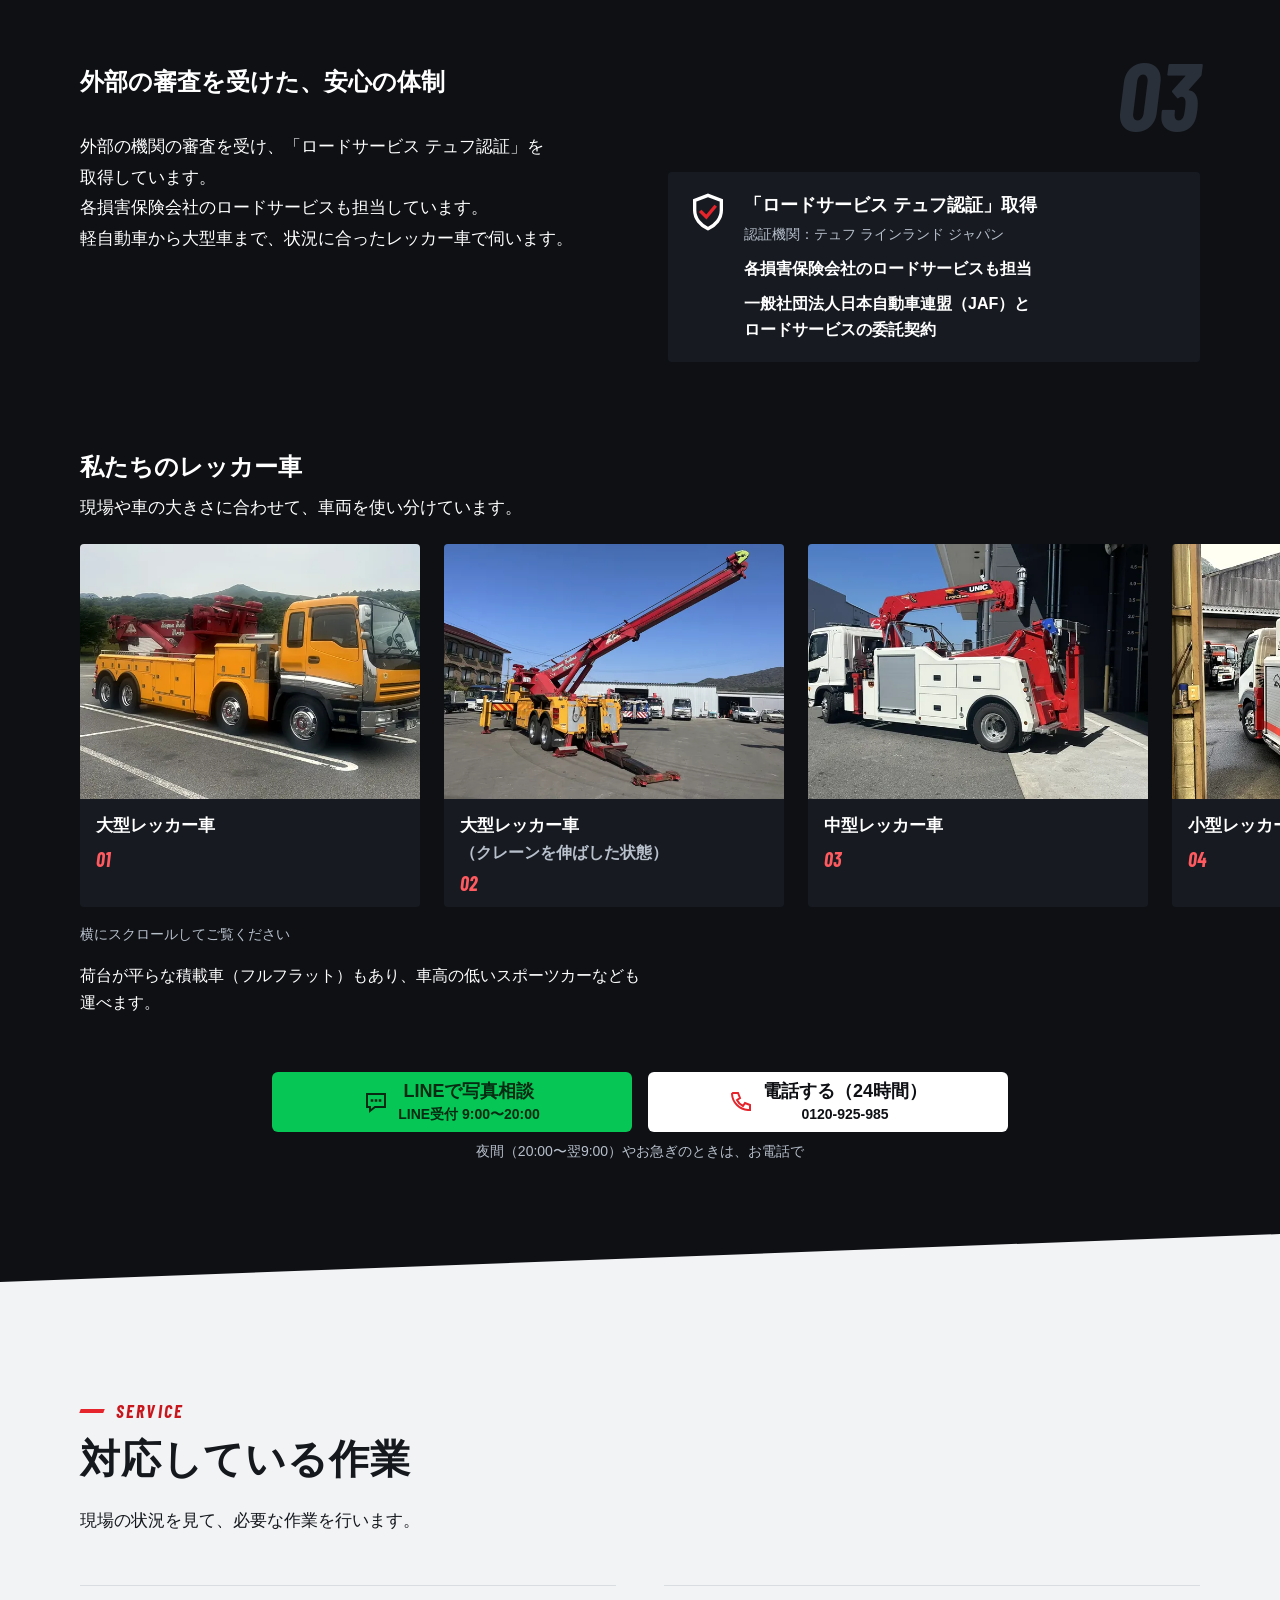
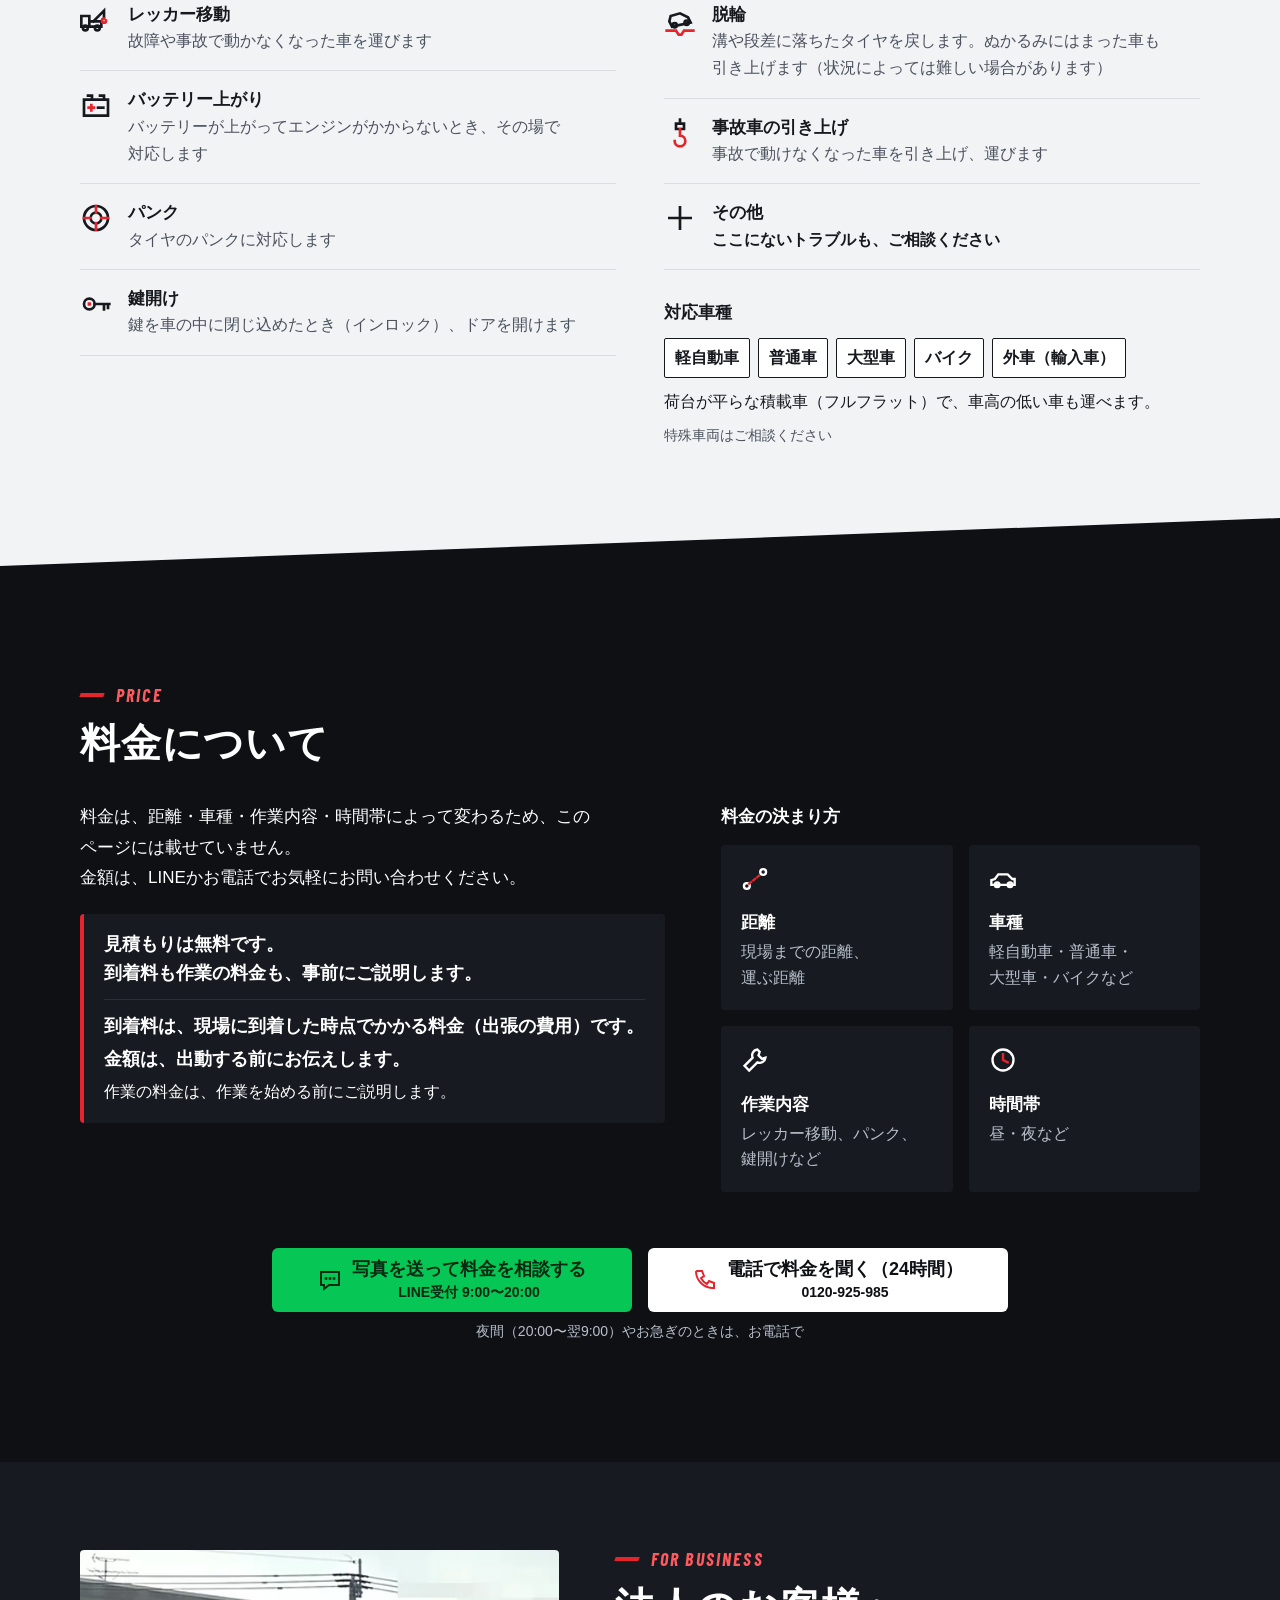
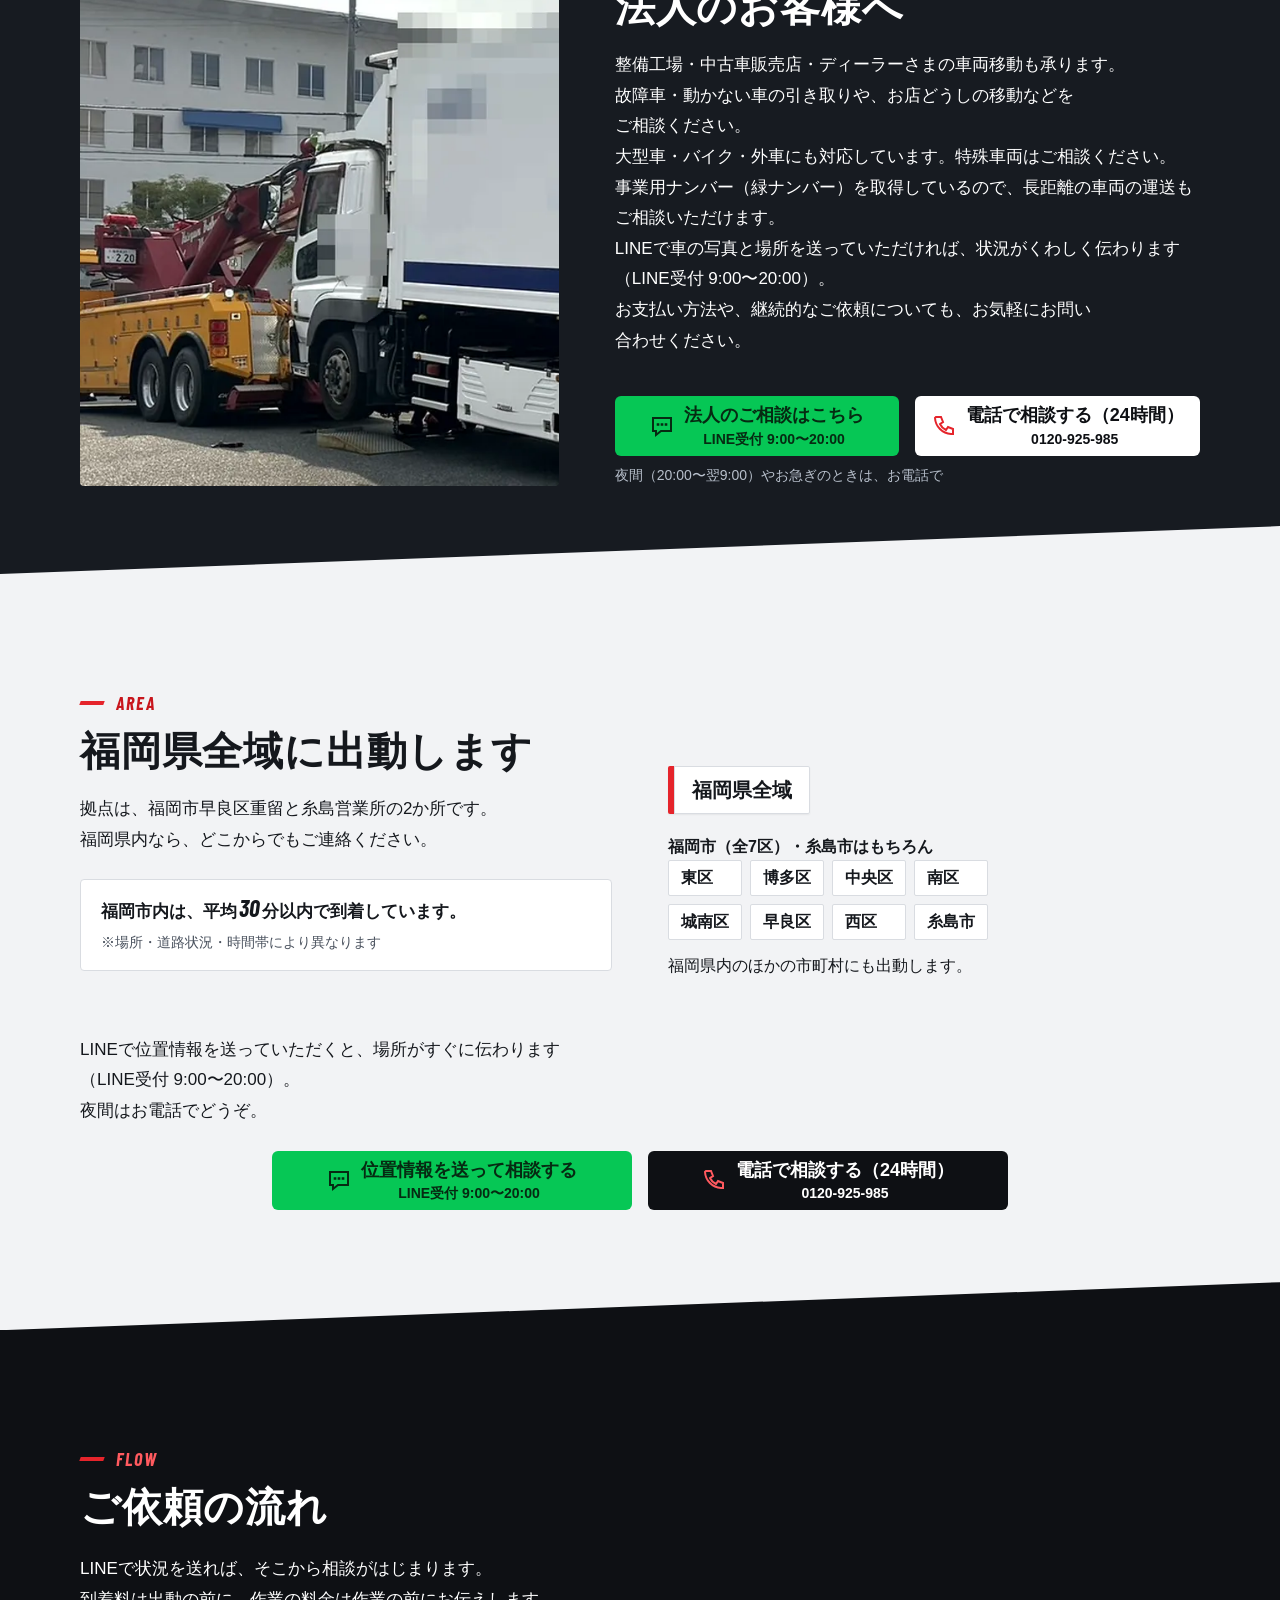
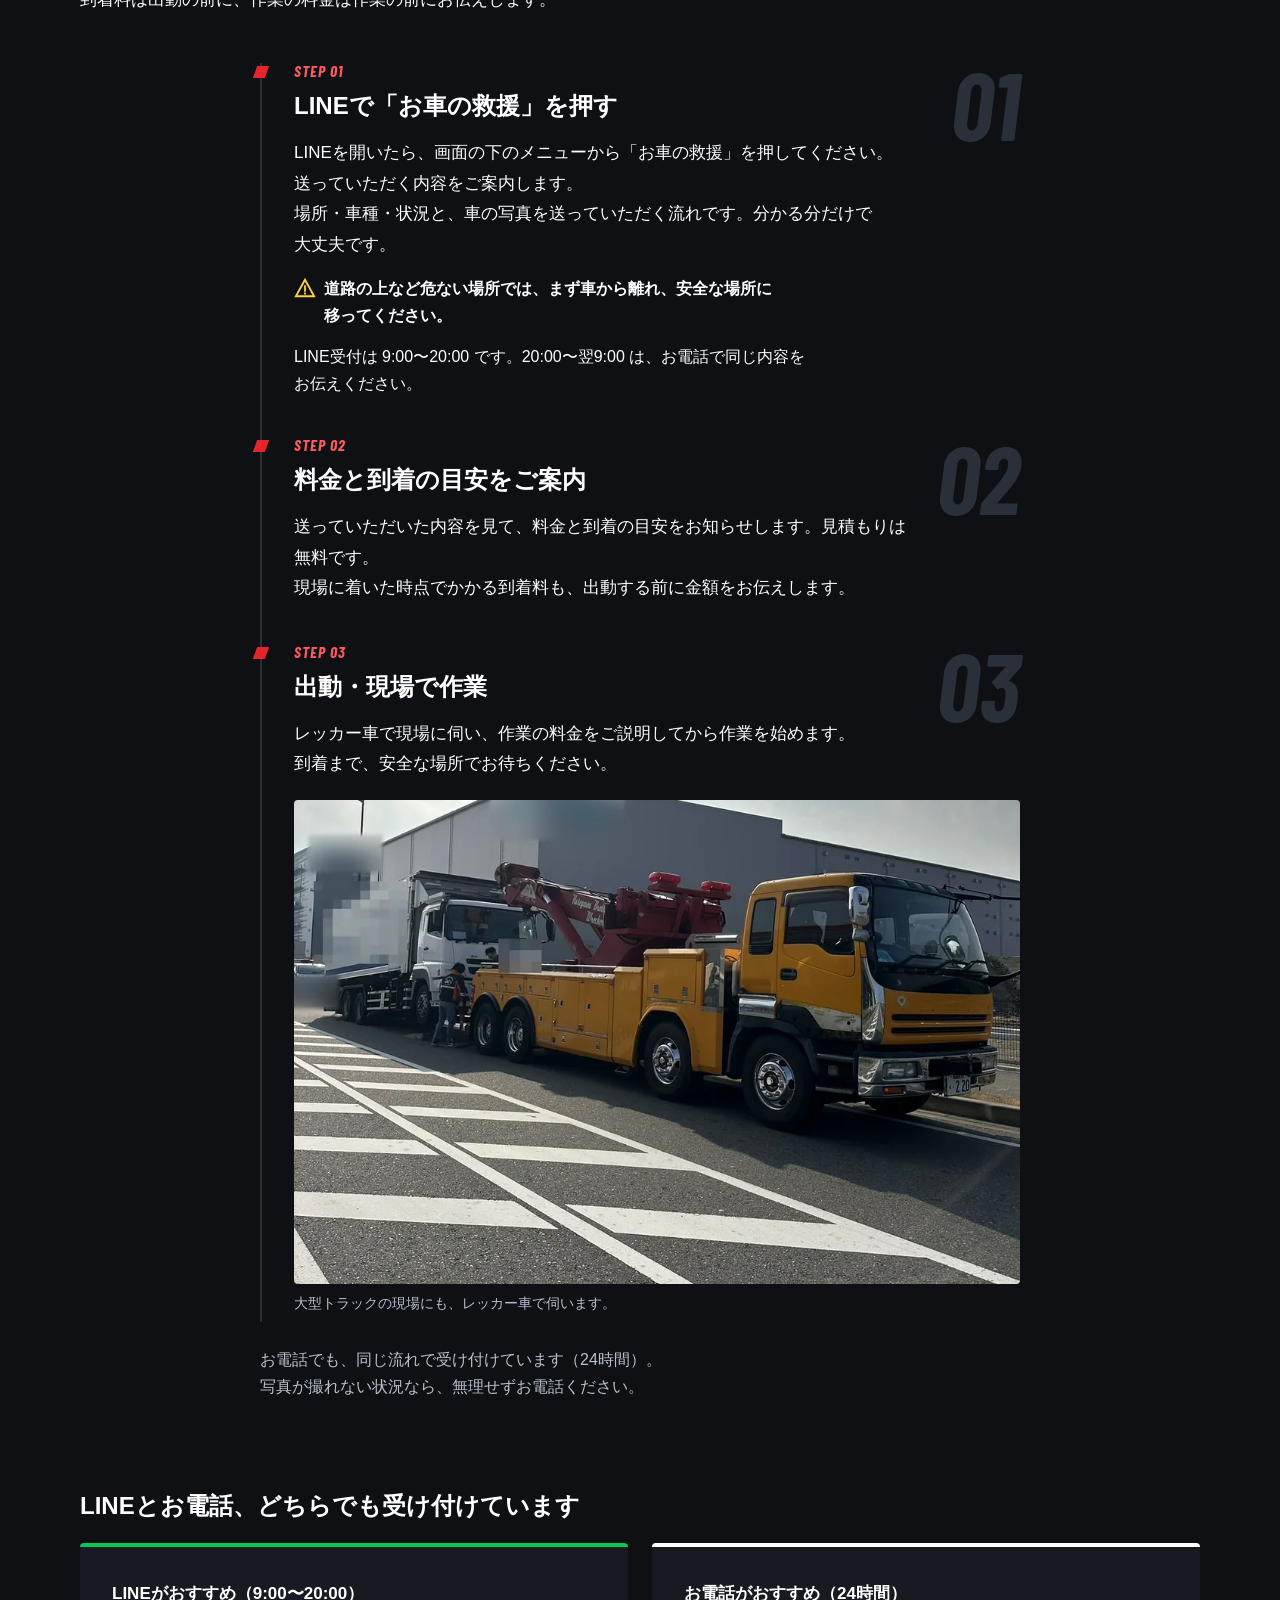
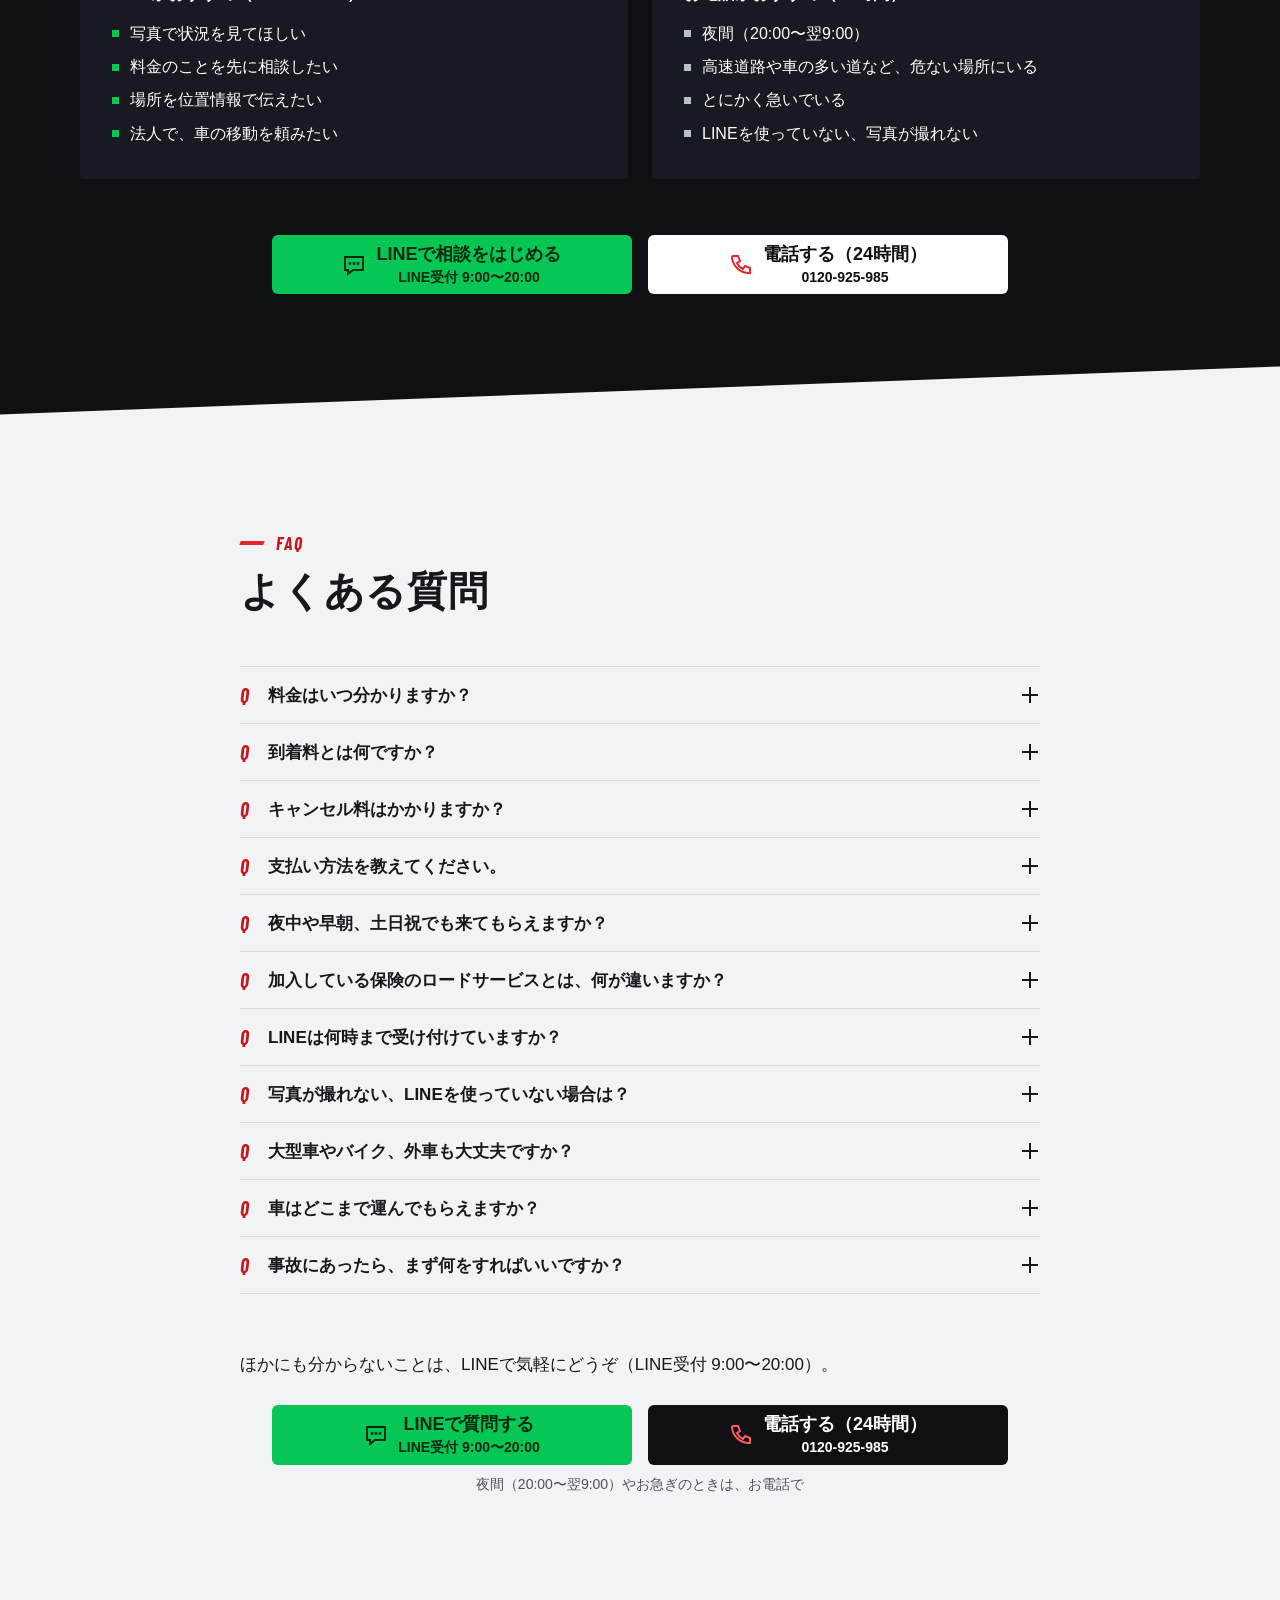
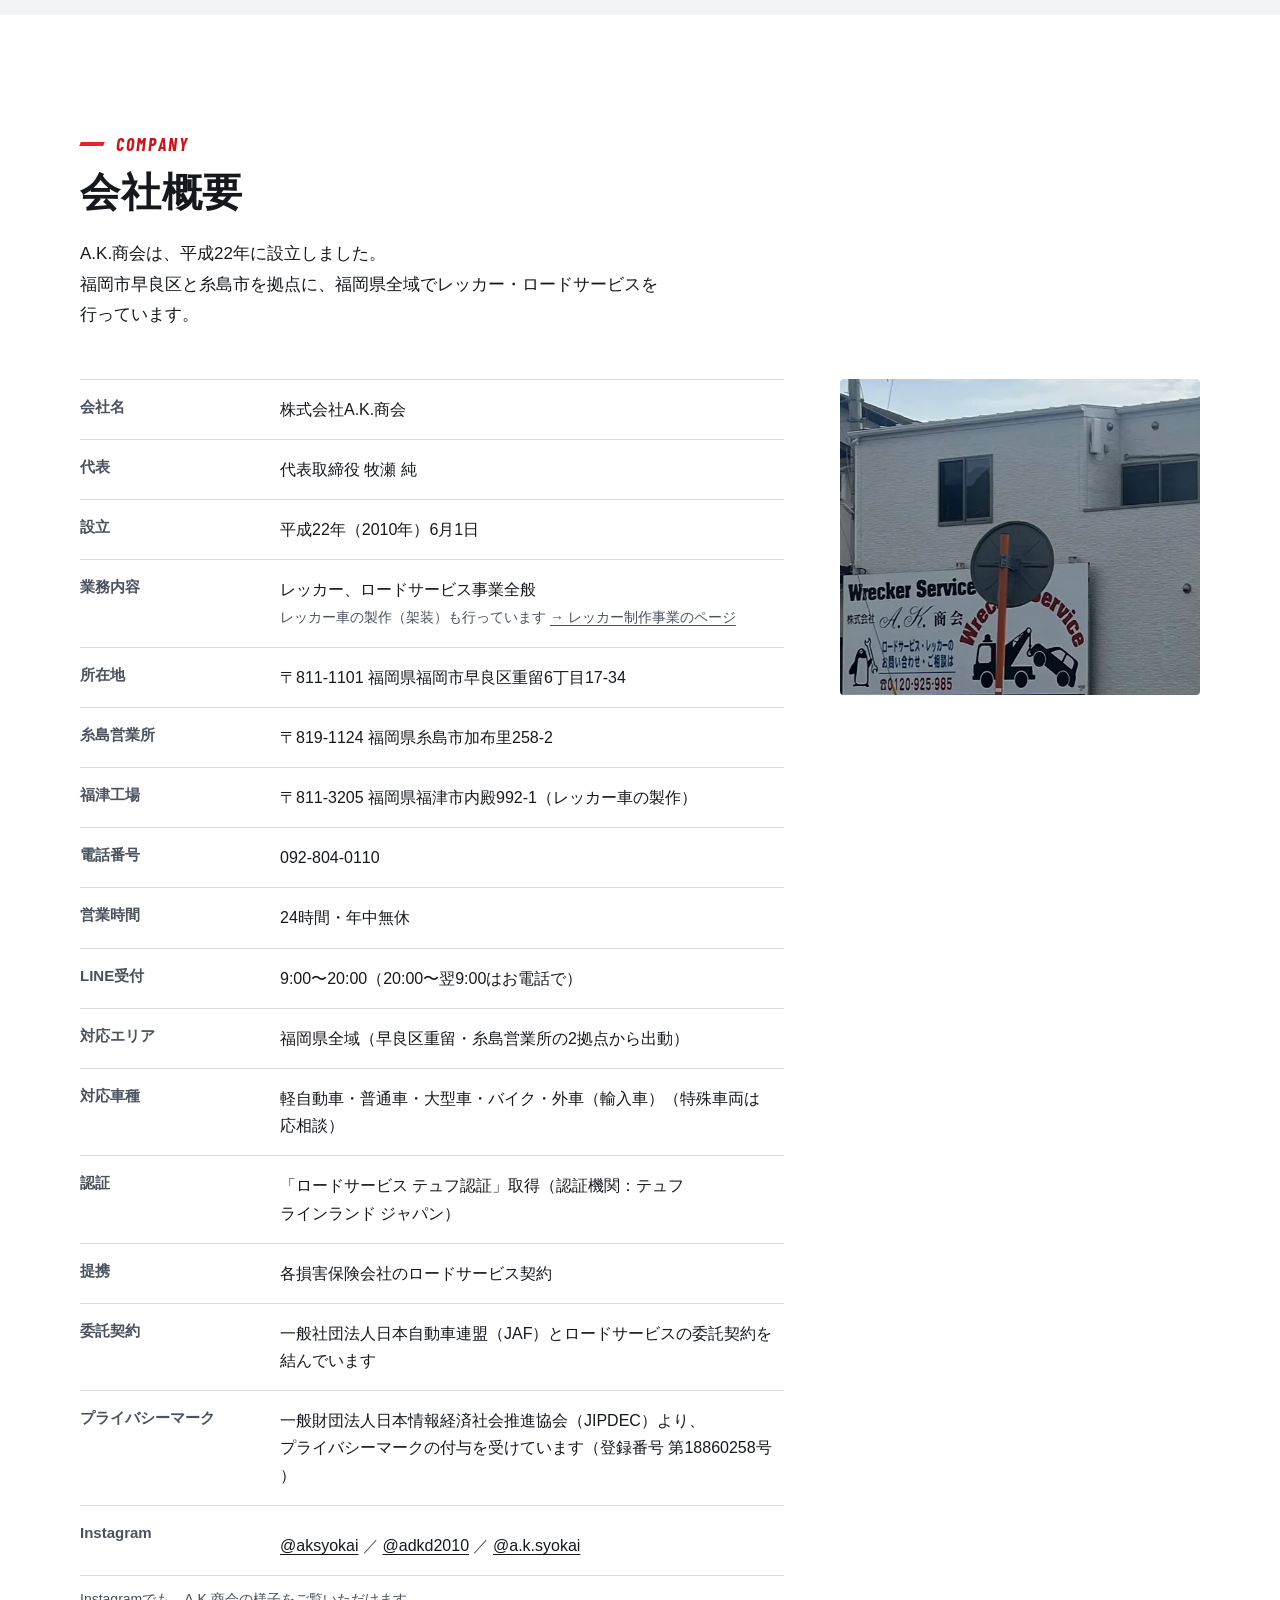
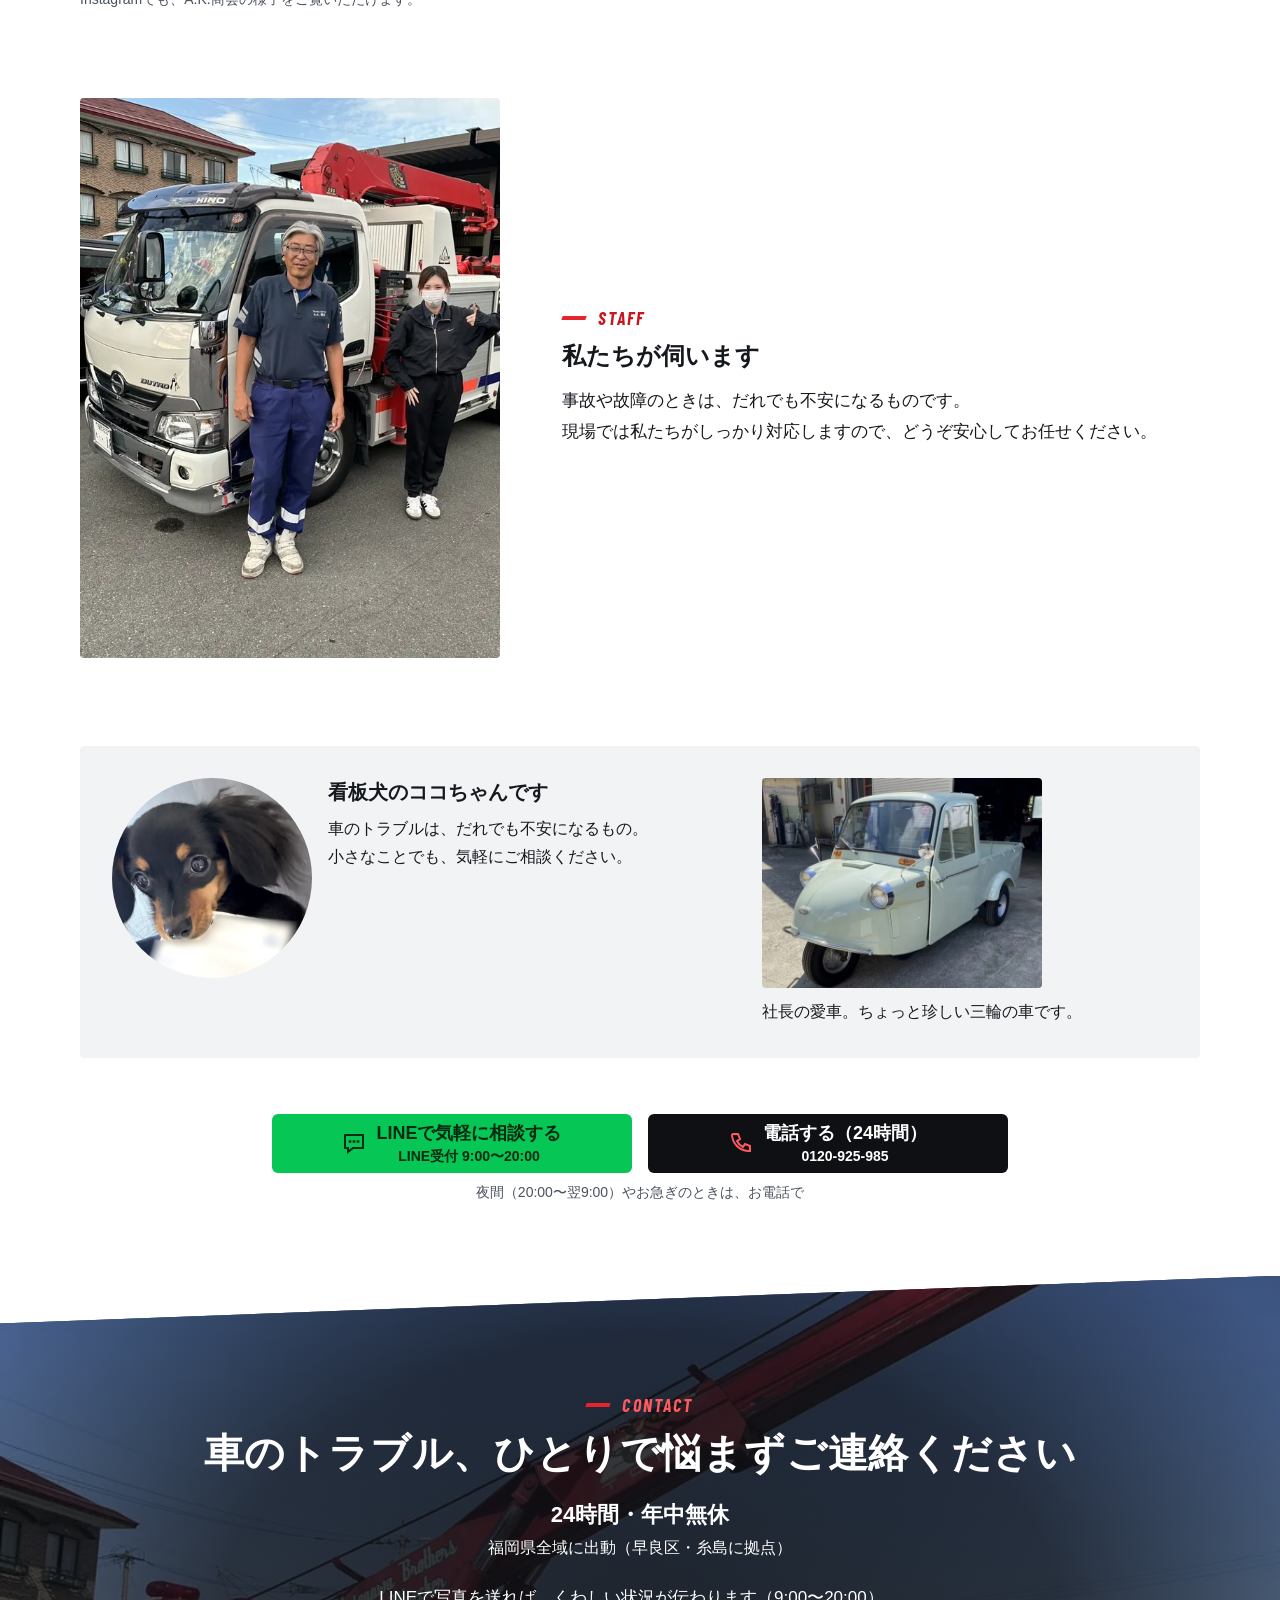
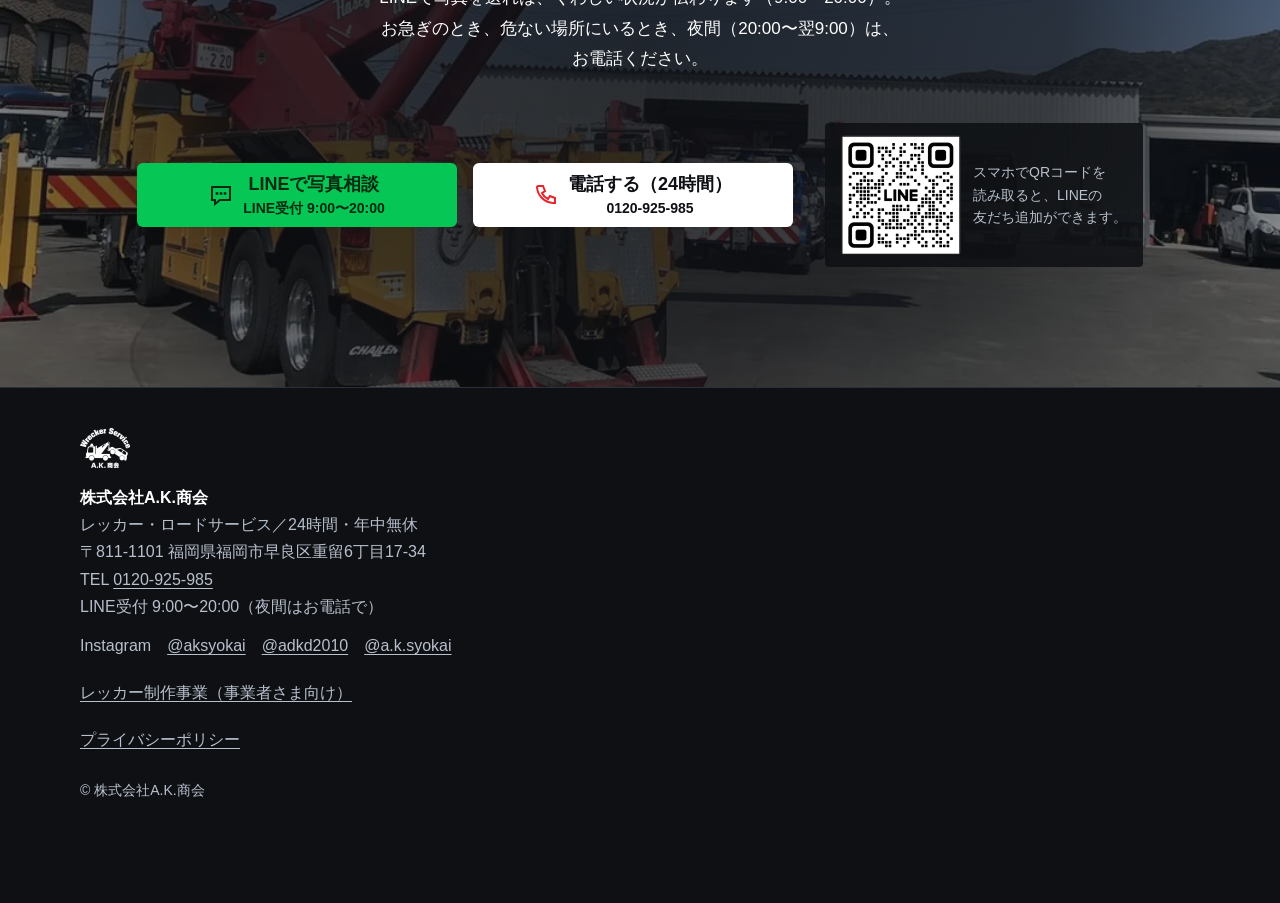
==== commit d93d4342: "リッチメニュー対応：コピー機能と写真の撮り方の欄を削除、制作の相談の案内をメニューに集約、FVサブ見出しと言い回しを統一 Co-Authored-By: Claude Opus 5.5 <norepl" ====
--- a/index.html
+++ b/index.html
@@ -4,7 +4,7 @@
 <meta charset="UTF-8">
 <meta name="viewport" content="width=device-width, initial-scale=1, viewport-fit=cover">
 <title>福岡県のレッカー・ロードサービス｜24時間・年中無休｜A.K.商会</title>
-<meta name="description" content="早良区・糸島の2拠点から福岡県全域に出動する、24時間・年中無休・即日対応のレッカー・ロードサービス。事故・故障・バッテリー上がり・パンク・鍵の閉じ込み・脱輪に対応。見積もりは無料で、作業の前に料金をお伝えします。LINE（9:00〜20:00）なら写真を送るだけで相談できます。">
+<meta name="description" content="早良区・糸島の2拠点から福岡県全域に出動する、24時間・年中無休・即日対応のレッカー・ロードサービス。事故・故障・バッテリー上がり・パンク・鍵の閉じ込み・脱輪に対応。見積もりは無料で、作業の前に料金をお伝えします。LINE（9:00〜20:00）で写真を送れば、くわしい状況が伝わります。">
 
 <meta name="robots" content="noindex">
 <meta name="theme-color" content="#0E1014">
@@ -20,7 +20,7 @@
 <meta property="og:locale" content="ja_JP">
 <meta property="og:site_name" content="株式会社A.K.商会">
 <meta property="og:title" content="福岡県のレッカー・ロードサービス｜24時間・年中無休｜株式会社A.K.商会">
-<meta property="og:description" content="24時間・年中無休、即日対応。早良区・糸島の2拠点から福岡県全域に出動します。見積もりは無料で、作業の前に料金をお伝えします。車のトラブルは、LINEで写真を送るだけで相談できます（LINE受付 9:00〜20:00／夜間はお電話で）。">
+<meta property="og:description" content="24時間・年中無休、即日対応。早良区・糸島の2拠点から福岡県全域に出動します。見積もりは無料で、作業の前に料金をお伝えします。LINEで車の写真を送れば、くわしい状況が伝わります（LINE受付 9:00〜20:00／夜間はお電話で）。">
 <meta property="og:image" content="https://fukuokacolor-web.github.io/ak-syokai/images/ogp.jpg">
 <meta property="og:image:width" content="1200">
 <meta property="og:image:height" content="630">
@@ -109,7 +109,6 @@
   <symbol id="i-camera" viewBox="0 0 24 24"><path d="M2 7h5l2-3h6l2 3h5v13H2z"/><circle cx="12" cy="13" r="4"/></symbol>
   <symbol id="i-warn" viewBox="0 0 24 24"><path d="M12 3l10 18H2z"/><path d="M12 10v5M12 18h.01"/></symbol>
   <symbol id="i-shield" viewBox="0 0 24 24"><path d="M12 2l8 3v6c0 5-3.5 9-8 11-4.5-2-8-6-8-11V5z"/><path d="M8 12l3 3 5-6" style="stroke:var(--i-accent,#E5242B)"/></symbol>
-  <symbol id="i-copy" viewBox="0 0 24 24"><path d="M8 8h12v13H8z"/><path d="M4 16V3h12"/></symbol>
 </svg>
 
 
@@ -147,7 +146,7 @@
     
     <p class="fv__area"><span class="nw"><strong>福岡県全域</strong>に出動</span><span class="fv__base nw">｜早良区・糸島に拠点</span></p>
     <h1 class="fv__title" id="fv-title">車のトラブル、<br><span class="u-accent">24時間・年中無休</span>で<br>駆けつけます。</h1>
-    <p class="fv__sub">LINEなら、写真を送るだけで<span class="nw">相談できます。</span><br>うまく説明できなくても大丈夫です。</p>
+    <p class="fv__sub">LINEで写真を送れば、<span class="nw">くわしい状況が</span><span class="nw">すぐに伝わります。</span></p>
     <p class="fv__night">LINEは9:00〜20:00。<span class="nw">夜間はお電話で</span></p>
     <div class="fv__cta">
       <a class="btn btn--tel btn--lg" href="tel:0120-925-985" data-cta="tel" data-pos="fv">
@@ -205,7 +204,7 @@
   </div>
 
   <div class="wrap">
-    <p class="sec-end">ここにないトラブルも、ご相談ください。<br>LINEなら写真を送るだけ（9:00〜20:00）。夜間はお電話で。</p>
+    <p class="sec-end">ここにないトラブルも、ご相談ください。<br>LINEで写真を送れば、状況が伝わります（9:00〜20:00）。夜間はお電話で。</p>
     
     <div class="cta-set">
       <a class="btn btn--line" href="https://lin.ee/WwdLHQL" data-cta="line" data-pos="trouble"><svg class="btn__i" aria-hidden="true"><use href="#i-line"/></svg><span class="btn__txt"><span class="btn__main">今の状況を写真で送る</span><span class="btn__sub">LINE受付 9:00〜20:00</span></span></a>
@@ -271,8 +270,8 @@
         </svg>
       </div>
       <div class="reason__body">
-        <h3 class="h3">LINEで写真を送るだけ。<br>話すのが苦手でも大丈夫</h3>
-        <p>焦っていると、電話で状況を説明するのは大変です。<br>LINEなら、車の写真と位置情報を送るだけ。<br>写真を見て状況をつかみ、料金と到着の目安をご案内します。<br>見積もりは無料です。<br>LINE受付は 9:00〜20:00。夜間はお電話でどうぞ。</p>
+        <h3 class="h3">LINEの写真で、<br>くわしい状況が伝わります</h3>
+        <p>車の写真があると、言葉だけでは伝えにくい様子まで分かります。<br>LINEなら、写真と位置情報をそのまま送れます。<br>写真を見て状況をつかみ、料金と到着の目安をご案内します。<br>見積もりは無料です。<br>LINE受付は 9:00〜20:00。夜間はお電話でどうぞ。</p>
       </div>
     </article>
 
@@ -404,7 +403,7 @@
     <div class="business__body">
       <p class="en" lang="en">FOR BUSINESS</p>
       <h2 class="h2" id="business-title">法人のお客様へ</h2>
-      <p>整備工場・中古車販売店・ディーラーさまの車両移動も承ります。<br>故障車・動かない車の引き取りや、お店どうしの移動などをご相談ください。<br>大型車・バイク・外車にも対応しています。特殊車両はご相談ください。<br>事業用ナンバー（緑ナンバー）を取得しているので、長距離の車両の運送もご相談いただけます。<br>LINEなら、車の写真と場所を送るだけでご依頼いただけます（LINE受付 9:00〜20:00）。<br>お支払い方法や、継続的なご依頼についても、お気軽にお問い合わせください。</p>
+      <p>整備工場・中古車販売店・ディーラーさまの車両移動も承ります。<br>故障車・動かない車の引き取りや、お店どうしの移動などをご相談ください。<br>大型車・バイク・外車にも対応しています。特殊車両はご相談ください。<br>事業用ナンバー（緑ナンバー）を取得しているので、長距離の車両の運送もご相談いただけます。<br>LINEで車の写真と場所を送っていただければ、状況がくわしく伝わります（LINE受付 9:00〜20:00）。<br>お支払い方法や、継続的なご依頼についても、お気軽にお問い合わせください。</p>
       
       <div class="cta-set cta-set--left">
         <a class="btn btn--line" href="https://lin.ee/WwdLHQL" data-cta="line" data-pos="business"><svg class="btn__i" aria-hidden="true"><use href="#i-line"/></svg><span class="btn__txt"><span class="btn__main">法人のご相談はこちら</span><span class="btn__sub">LINE受付 9:00〜20:00</span></span></a>
@@ -469,23 +468,10 @@
         <span class="deco-num" aria-hidden="true">01</span>
         <p class="step__no en-num" lang="en">STEP 01</p>
         <div class="step__body">
-          <h3 class="h3">場所・車種・状況・写真を送る</h3>
-          <p>次の4つを送ってください。分かる分だけで大丈夫です。</p>
-          <dl class="sendlist">
-            <div><dt>場所</dt><dd>LINEの「＋」から「位置情報」を送ってください。難しければ、住所や近くの目印でもかまいません。高速道路なら、道路名と上り・下りを教えてください</dd></div>
-            <div><dt>車種</dt><dd>メーカーと車の名前。分からなければ「軽自動車」「トラック」などでも大丈夫です。車の写真だけでもかまいません</dd></div>
-            <div><dt>状況</dt><dd>何が起きたかを一言で（例：エンジンがかからない／左前のタイヤがパンク／溝に落ちた）。車がまだ走れるか、けがをした人がいないかも教えてください</dd></div>
-            <div><dt>写真</dt><dd>車の全体・困っているところ・まわりの様子の3枚（撮り方は下でご案内しています）</dd></div>
-          </dl>
-          <p class="body-s">LINE受付は 9:00〜20:00 です。<br>20:00〜翌9:00 は、お電話で同じ内容をお伝えください。</p>
-          <div class="copybox">
-            <button type="button" class="copybox__btn" data-copy-target="copy-template"><svg aria-hidden="true"><use href="#i-copy"/></svg><span>コピーする</span></button>
-            <pre class="copybox__text" id="copy-template">【場所】
-【車種】
-【状況】
-（このあと写真を送ります）</pre>
-          </div>
-          
+          <h3 class="h3">LINEで<span class="nw">「お車の救援」を押す</span></h3>
+          <p>LINEを開いたら、画面の下のメニューから<span class="nw">「お車の救援」</span>を押してください。送っていただく内容をご案内します。<br>場所・車種・状況と、車の写真を送っていただく流れです。分かる分だけで大丈夫です。</p>
+          <p class="step__warn"><svg aria-hidden="true"><use href="#i-warn"/></svg><span>道路の上など危ない場所では、まず車から離れ、安全な場所に移ってください。</span></p>
+          <p class="body-s">LINE受付は 9:00〜20:00 です。<span class="nw">20:00〜翌9:00</span> は、お電話で同じ内容をお伝えください。</p>
         </div>
       </li>
       <li class="step">
@@ -518,7 +504,7 @@
         <div class="which__panel which__panel--line">
           <p class="which__title">LINEがおすすめ（9:00〜20:00）</p>
           <ul class="sq-list">
-            <li>状況を言葉で説明しにくい</li>
+            <li>写真で状況を見てほしい</li>
             <li>料金のことを先に相談したい</li>
             <li>場所を位置情報で伝えたい</li>
             <li>法人で、車の移動を頼みたい</li>
@@ -533,54 +519,6 @@
             <li>LINEを使っていない、写真が撮れない</li>
           </ul>
         </div>
-      </div>
-    </div>
-
-    
-    <div class="shoot" id="shoot">
-      <p class="en" lang="en">HOW TO SHOOT</p>
-      <h3 class="h3 shoot__title">この3枚があれば、<br class="sp">状況が伝わります</h3>
-      <ul class="shoot__list">
-        <li class="shot">
-          <svg class="shot__illust" viewBox="0 0 160 120" aria-hidden="true">
-            <g fill="none" stroke="#FFFFFF" stroke-width="3" stroke-linejoin="miter">
-              <path d="M30 80V66l14-6 14-16h40l18 16h12v20z"/><circle cx="50" cy="82" r="9"/><circle cx="106" cy="82" r="9"/><path d="M64 47h30l12 12H58z"/>
-            </g>
-            <g fill="none" stroke="#E5242B" stroke-width="3"><path d="M14 30V16h14M146 30V16h-14M14 90v14h14M146 90v14h-14"/></g>
-          </svg>
-          <p class="shot__title">① 車の全体</p>
-          <p>少し離れて、斜め前から車全体が入るように</p>
-          <p class="note">分かること：車の種類・大きさ・向き</p>
-        </li>
-        <li class="shot">
-          <svg class="shot__illust" viewBox="0 0 160 120" aria-hidden="true">
-            <g fill="none" stroke="#FFFFFF" stroke-width="3">
-              <circle cx="66" cy="62" r="34"/><circle cx="66" cy="62" r="14"/><path d="M66 28v20M66 76v20M32 62h20M80 62h20"/>
-            </g>
-            <g fill="none" stroke="#E5242B" stroke-width="3"><circle cx="112" cy="38" r="22"/><path d="M128 54l18 18"/><path d="M104 32l6 6M118 30l-4 8M110 46l4-6"/></g>
-          </svg>
-          <p class="shot__title">② 困っているところ</p>
-          <p>パンクしたタイヤ、落ちた車輪、壊れた部分などに近づいて</p>
-          <p class="note">分かること：必要な作業や道具</p>
-        </li>
-        <li class="shot">
-          <svg class="shot__illust" viewBox="0 0 160 120" aria-hidden="true">
-            <g fill="none" stroke="#FFFFFF" stroke-width="3">
-              <path d="M10 20h140M10 100h52M98 100h52M62 100v14M98 100v14" stroke-dasharray="none"/>
-              <path d="M80 30v60" stroke-dasharray="8 8"/>
-              <rect x="38" y="44" width="30" height="46" rx="3"/><path d="M42 54h22"/>
-            </g>
-            <g fill="none" stroke="#E5242B" stroke-width="3"><path d="M118 40v40M110 72l8 8 8-8M118 40l-8 8M118 40l8 8"/></g>
-          </svg>
-          <p class="shot__title">③ まわりの様子</p>
-          <p>車の前後の道や、駐車場の出入口が分かるように</p>
-          <p class="note">分かること：レッカー車が入れるか、作業できる広さがあるか</p>
-        </li>
-      </ul>
-      <div class="shoot__notes">
-        <p>3枚そろわなくても大丈夫。撮れる分だけ送ってください。</p>
-        <p class="shoot__warn"><svg aria-hidden="true"><use href="#i-warn"/></svg><span>道路の上や危ない場所では、撮影より安全を優先してください。車から離れ、安全な場所に移ってからご連絡ください。</span></p>
-        <p>暗くて撮れないときは、写真なしで状況を送るか、お電話ください。</p>
       </div>
     </div>
 
@@ -712,7 +650,7 @@
     <h2 class="h2" id="contact-title">車のトラブル、<br class="sp">ひとりで悩まず<br class="sp">ご連絡ください</h2>
     <p class="contact__hours">24時間・年中無休</p>
     <p class="contact__area">福岡県全域に出動（早良区・糸島に拠点）</p>
-    <p class="contact__text">LINEなら、写真を送るだけで相談できます<span class="nw">（9:00〜20:00）。</span><br>お急ぎのとき、危ない場所にいるとき、<span class="nw">夜間（20:00〜翌9:00）は、</span>お電話ください。</p>
+    <p class="contact__text">LINEで写真を送れば、くわしい状況が伝わります<span class="nw">（9:00〜20:00）。</span><br>お急ぎのとき、危ない場所にいるとき、<span class="nw">夜間（20:00〜翌9:00）は、</span>お電話ください。</p>
     <div class="contact__cta">
       <a class="btn btn--line btn--lg" href="https://lin.ee/WwdLHQL" data-cta="line" data-pos="contact"><svg class="btn__i" aria-hidden="true"><use href="#i-line"/></svg><span class="btn__txt"><span class="btn__main">LINEで写真相談</span><span class="btn__sub">LINE受付 9:00〜20:00</span></span></a>
       <a class="btn btn--tel btn--lg" href="tel:0120-925-985" data-cta="tel" data-pos="contact"><svg class="btn__i" aria-hidden="true"><use href="#i-tel"/></svg><span class="btn__txt"><span class="btn__main">電話する（24時間）</span><span class="btn__sub">0120-925-985</span></span></a>
--- a/css/style.css
+++ b/css/style.css
@@ -820,45 +820,10 @@
 .step__photo img { width: 100%; height: auto; border-radius: 4px; }
 .step__photo figcaption { margin-top: 8px; font-size: 14px; line-height: 1.6; color: var(--c-text-sub); }
 
-.sendlist {
-  background: var(--c-surface-2);
-  border-radius: 4px;
-  padding: 4px 16px;
-}
-.sendlist > div { padding: 12px 0; }
-.sendlist > div + div { border-top: 1px solid var(--c-line); }
-.sendlist dt { font-size: 17px; font-weight: 800; color: #FFFFFF; }
-.sendlist dd { font-size: 16px; line-height: 1.7; color: var(--c-text-sub); margin-top: 2px; }
 .step .body-s { color: var(--c-text); }
-
-.copybox {
-  position: relative;
-  background: var(--c-surface-2);
-  border: 1px solid var(--c-line);
-  border-radius: 4px;
-  padding: 16px;
-}
-.copybox__text {
-  font-family: var(--f-ja);
-  font-size: 16px;
-  line-height: 1.8;
-  color: #FFFFFF;
-  white-space: pre-wrap;
-}
-.copybox__btn {
-  position: absolute;
-  top: 12px; right: 12px;
-  display: inline-flex; align-items: center; gap: 6px;
-  height: 44px; padding: 0 12px;
-  background: transparent;
-  border: 1px solid var(--c-text-sub);
-  border-radius: 6px;
-  color: #FFFFFF;
-  font-size: 15px; font-weight: 700;
-  cursor: pointer;
-}
-.copybox__btn svg { width: 18px; height: 18px; }
-.copybox__btn.is-done { border-color: var(--c-line-green); }
+/* STEP 01 の安全の一文（旧「写真の撮り方」欄の注意書きから移したもの） */
+.step__warn { display: flex; gap: 8px; font-size: 16px; line-height: 1.7; font-weight: 700; }
+.step__warn svg { flex: none; width: 22px; height: 22px; color: var(--c-focus); margin-top: 2px; }
 
 .flow__after { margin-top: 24px; color: var(--c-text-sub); }
 
@@ -888,44 +853,15 @@
 }
 .which__panel--line .sq-list li::before { background: var(--c-line-green); }
 
-.shoot { margin-top: 72px; }
-.shoot__title { margin-top: 0; }
-.shoot__list { display: grid; gap: 12px; margin-top: 24px; }
-.shot {
-  background: var(--c-surface);
-  border-radius: 4px;
-  padding: 16px;
-}
-.shot__illust {
-  width: 100%;
-  aspect-ratio: 4 / 3;
-  height: auto;
-  background: var(--c-surface-2);
-  border-radius: 4px;
-  stroke: none;
-}
-.shot__title { margin-top: 12px; font-size: 17px; font-weight: 800; }
-.shot p:not(.shot__title):not(.note) { font-size: 16px; line-height: 1.7; margin-top: 4px; }
-.shot .note { margin-top: 6px; }
-
-.shoot__notes { margin-top: 24px; font-size: 16px; line-height: 1.7; }
-.shoot__notes p + p { margin-top: 8px; }
-.shoot__warn { display: flex; gap: 8px; font-weight: 700; }
-.shoot__warn svg { flex: none; width: 22px; height: 22px; color: var(--c-focus); margin-top: 2px; }
-
 @media (min-width: 1024px) {
   .steps, .flow__after { max-width: 760px; margin-inline: auto; }
   .steps { margin-top: 48px; }
   .step { padding-left: 32px; }
   .step__no::before { left: -39px; }
   .step__body .h3 { padding-right: 96px; }
-  .sendlist > div { display: grid; grid-template-columns: 4em 1fr; gap: 16px; }
-  .sendlist dd { margin-top: 0; }
   .which { margin-top: 88px; }
   .which__grid { grid-template-columns: 1fr 1fr; gap: 24px; }
   .which__panel { padding: 32px; }
-  .shoot { margin-top: 88px; }
-  .shoot__list { grid-template-columns: repeat(3, 1fr); gap: 24px; }
 }
 
 /* ---------- 15. FAQ ---------- */
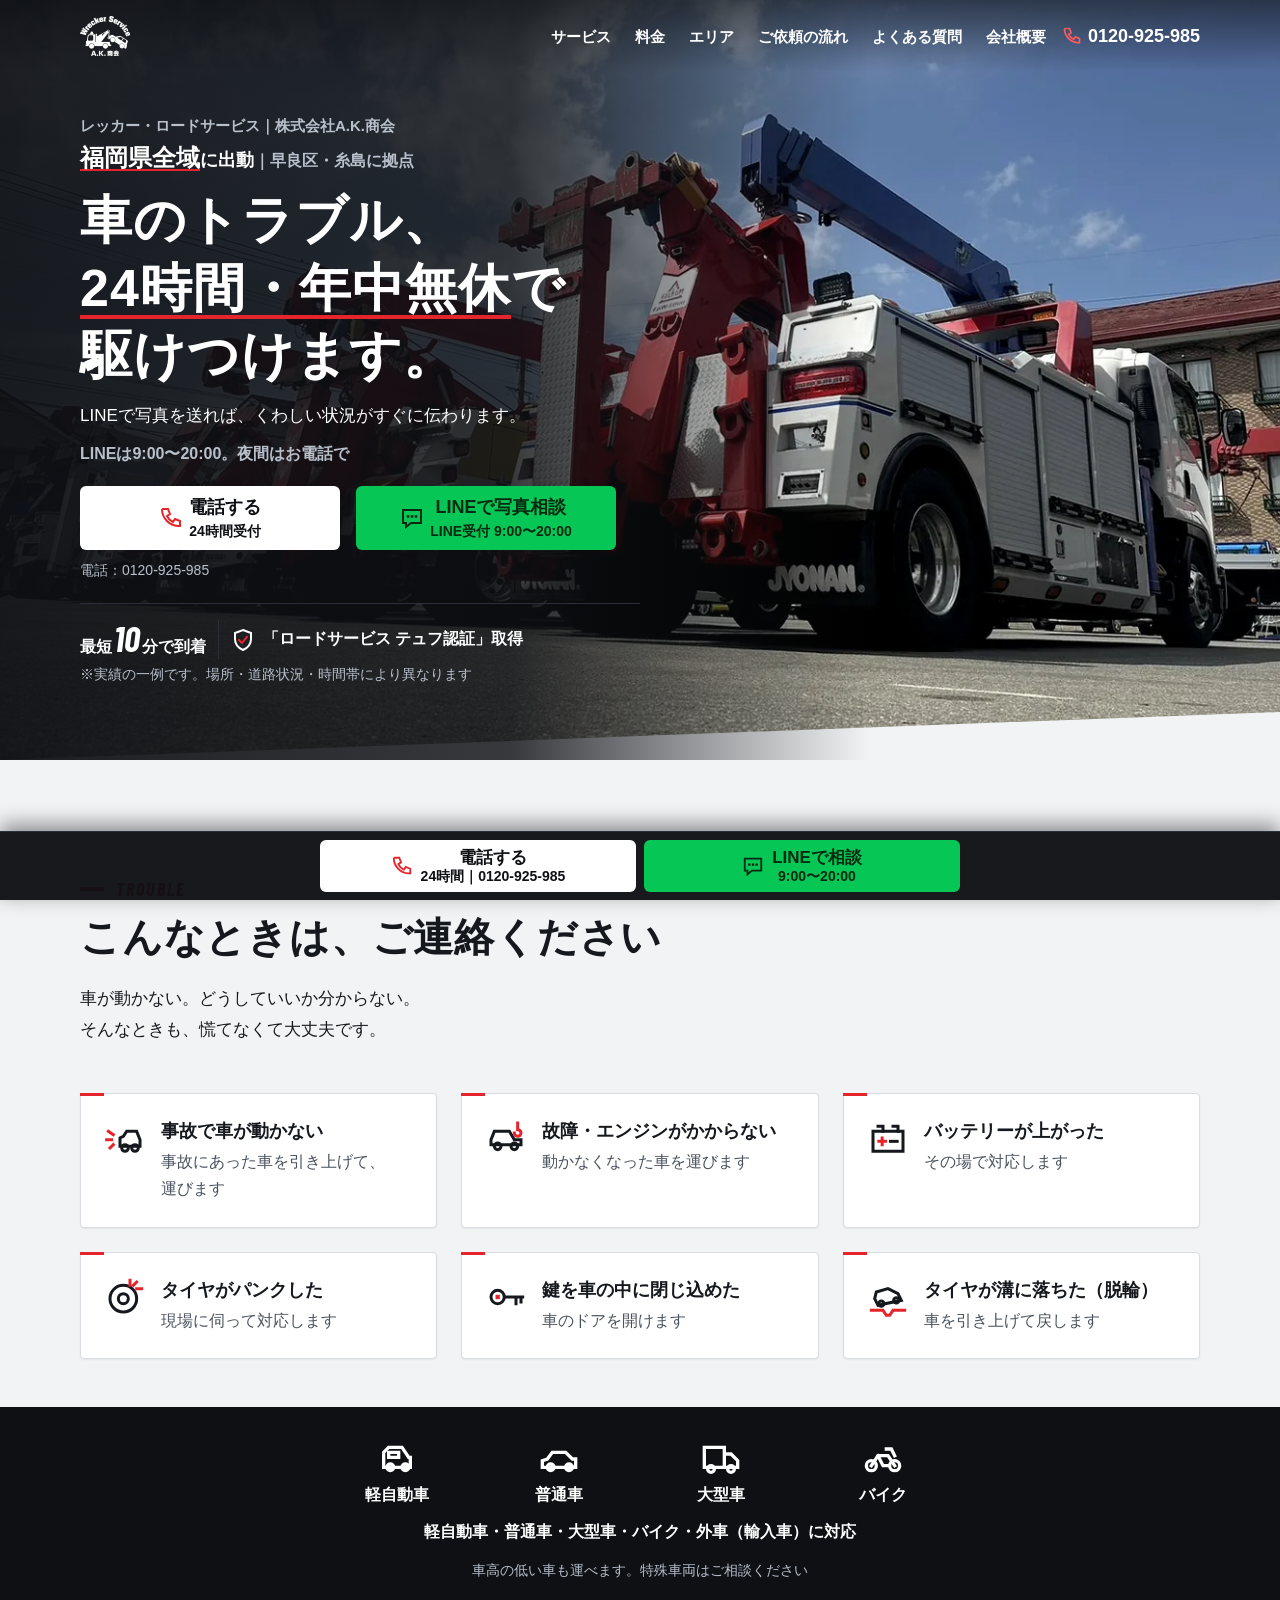
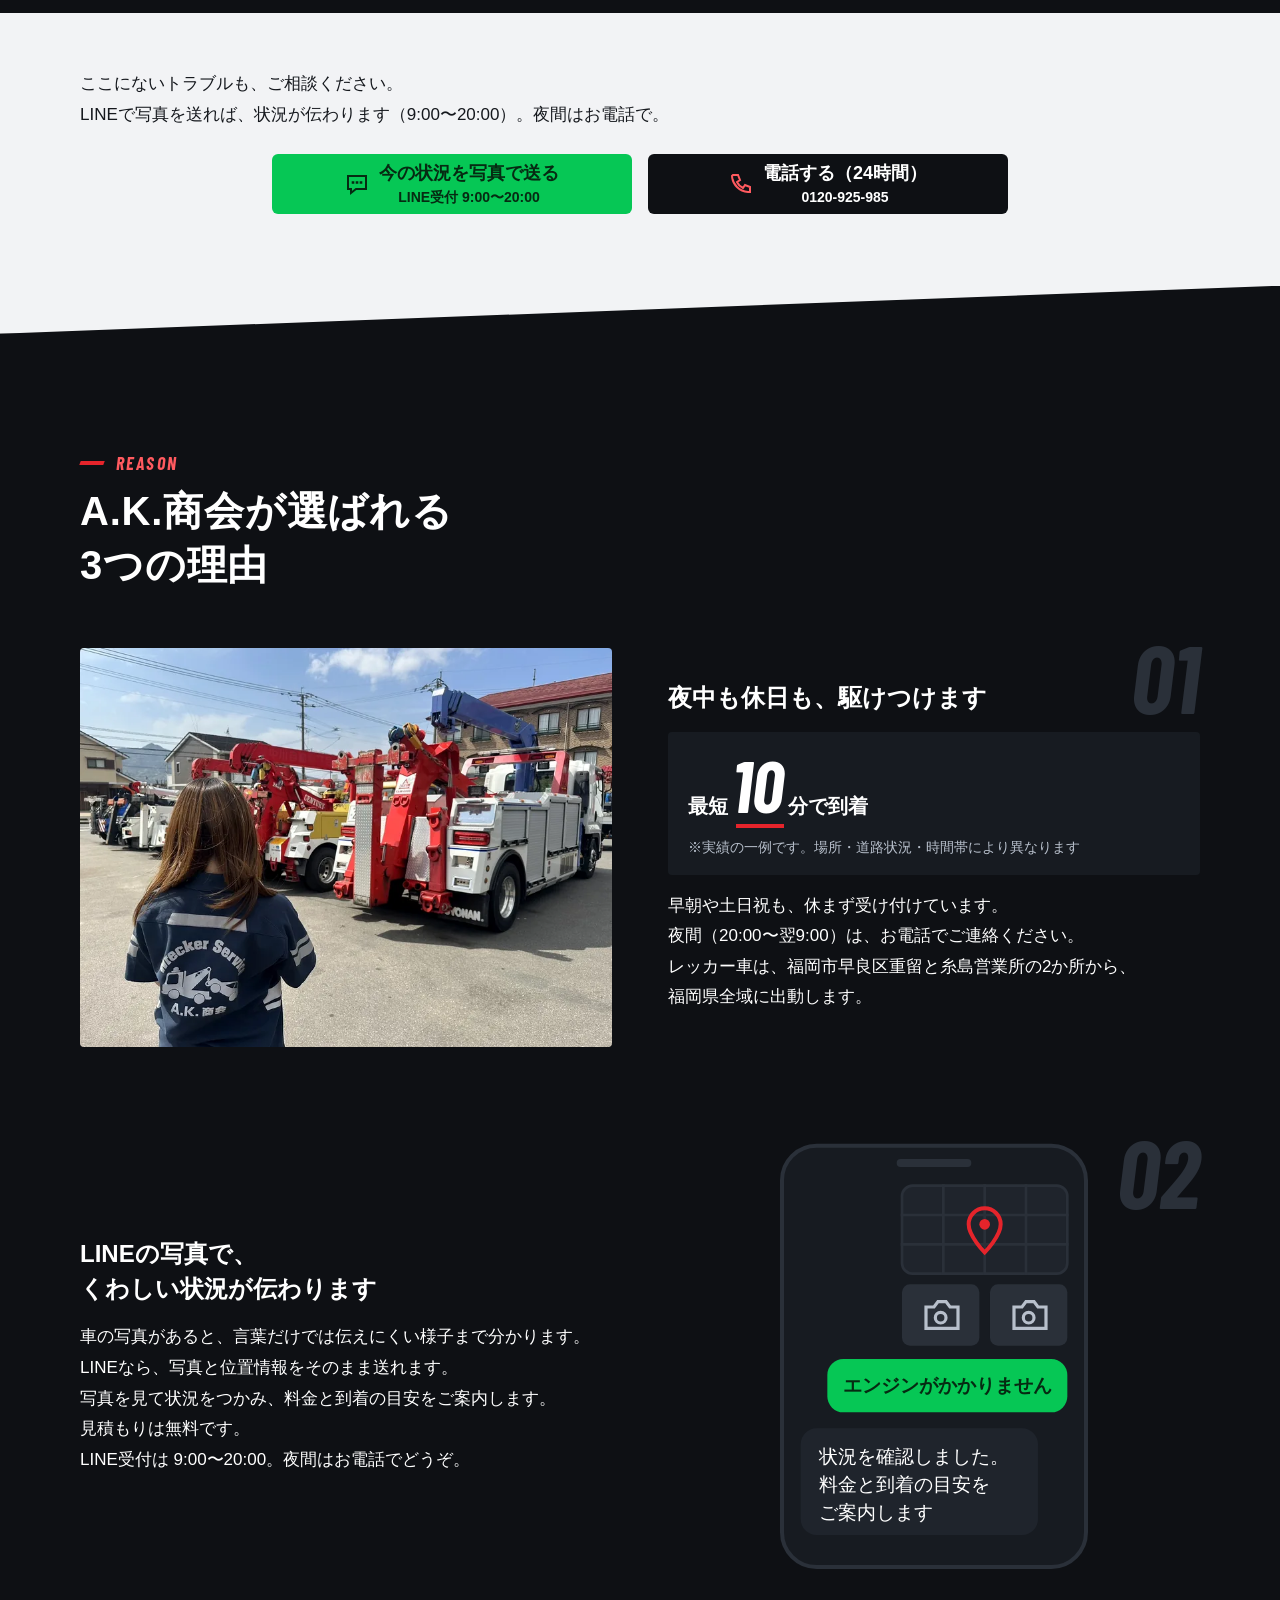
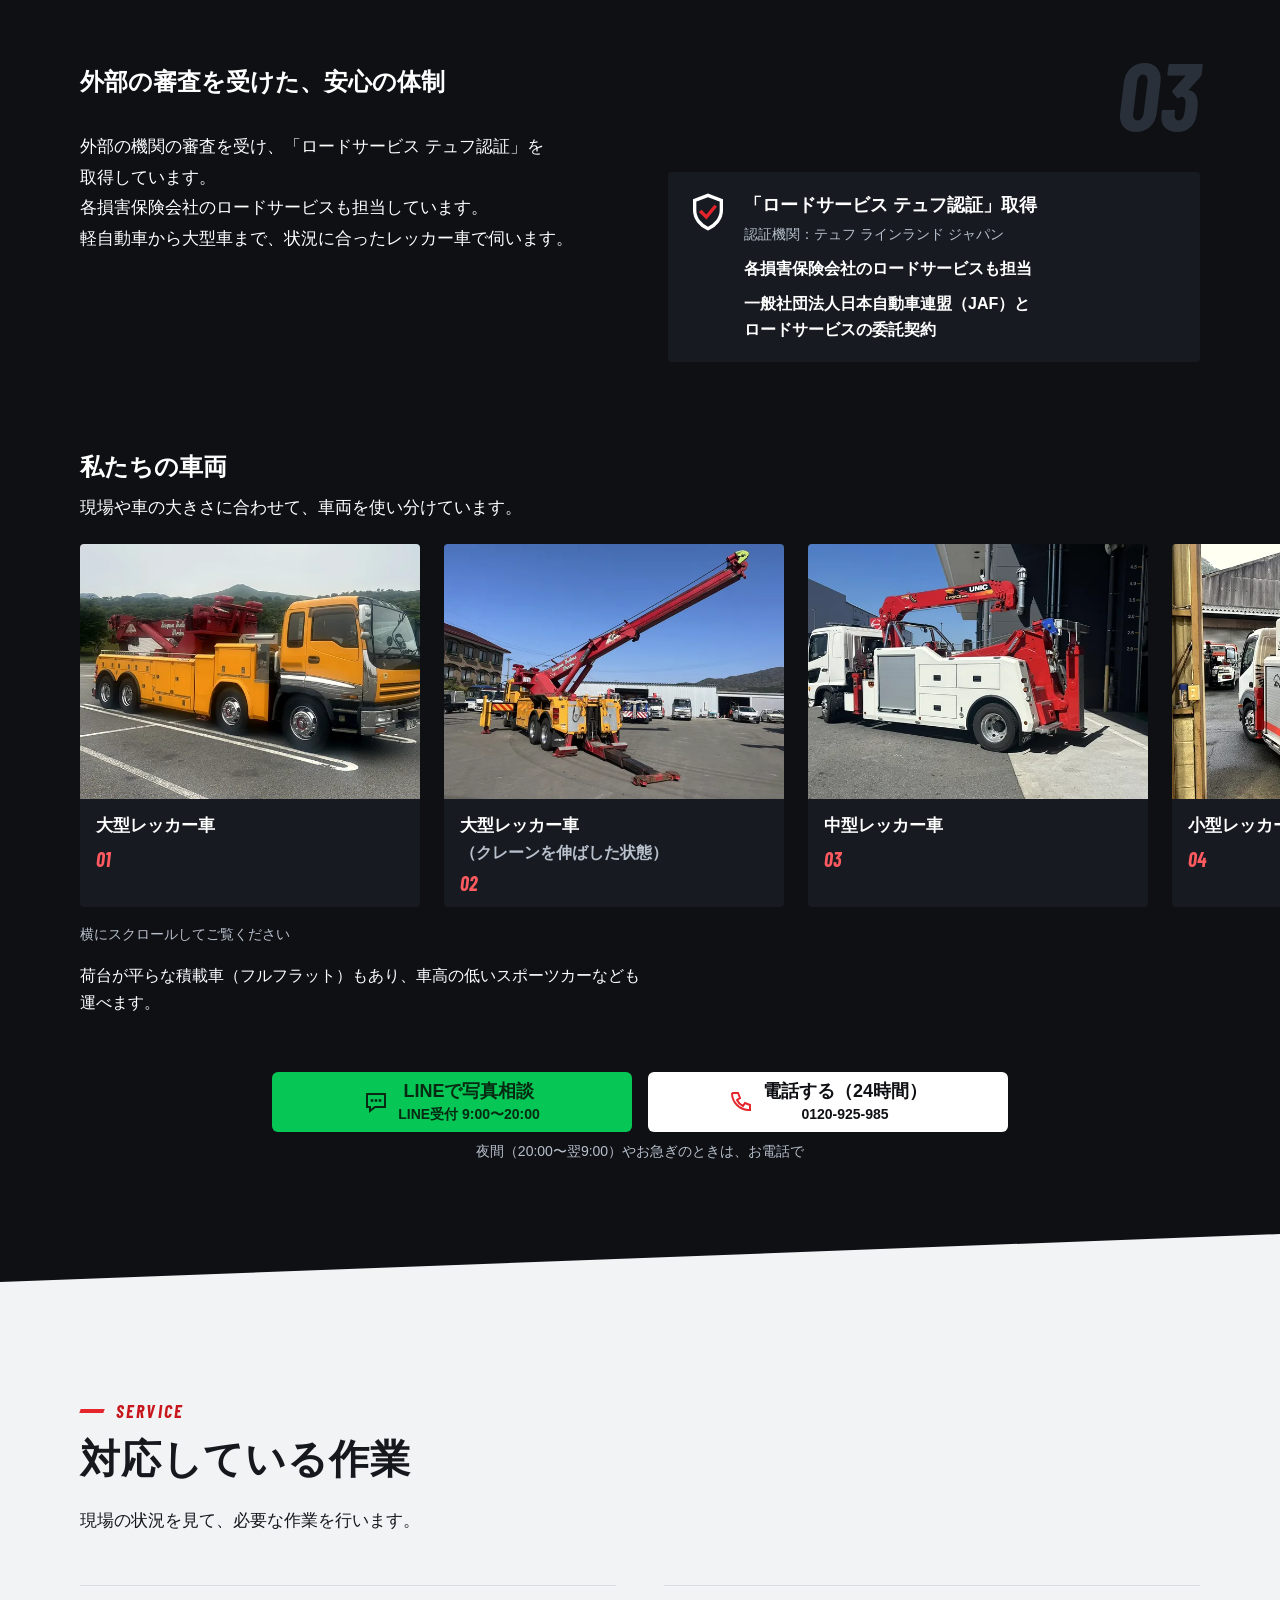
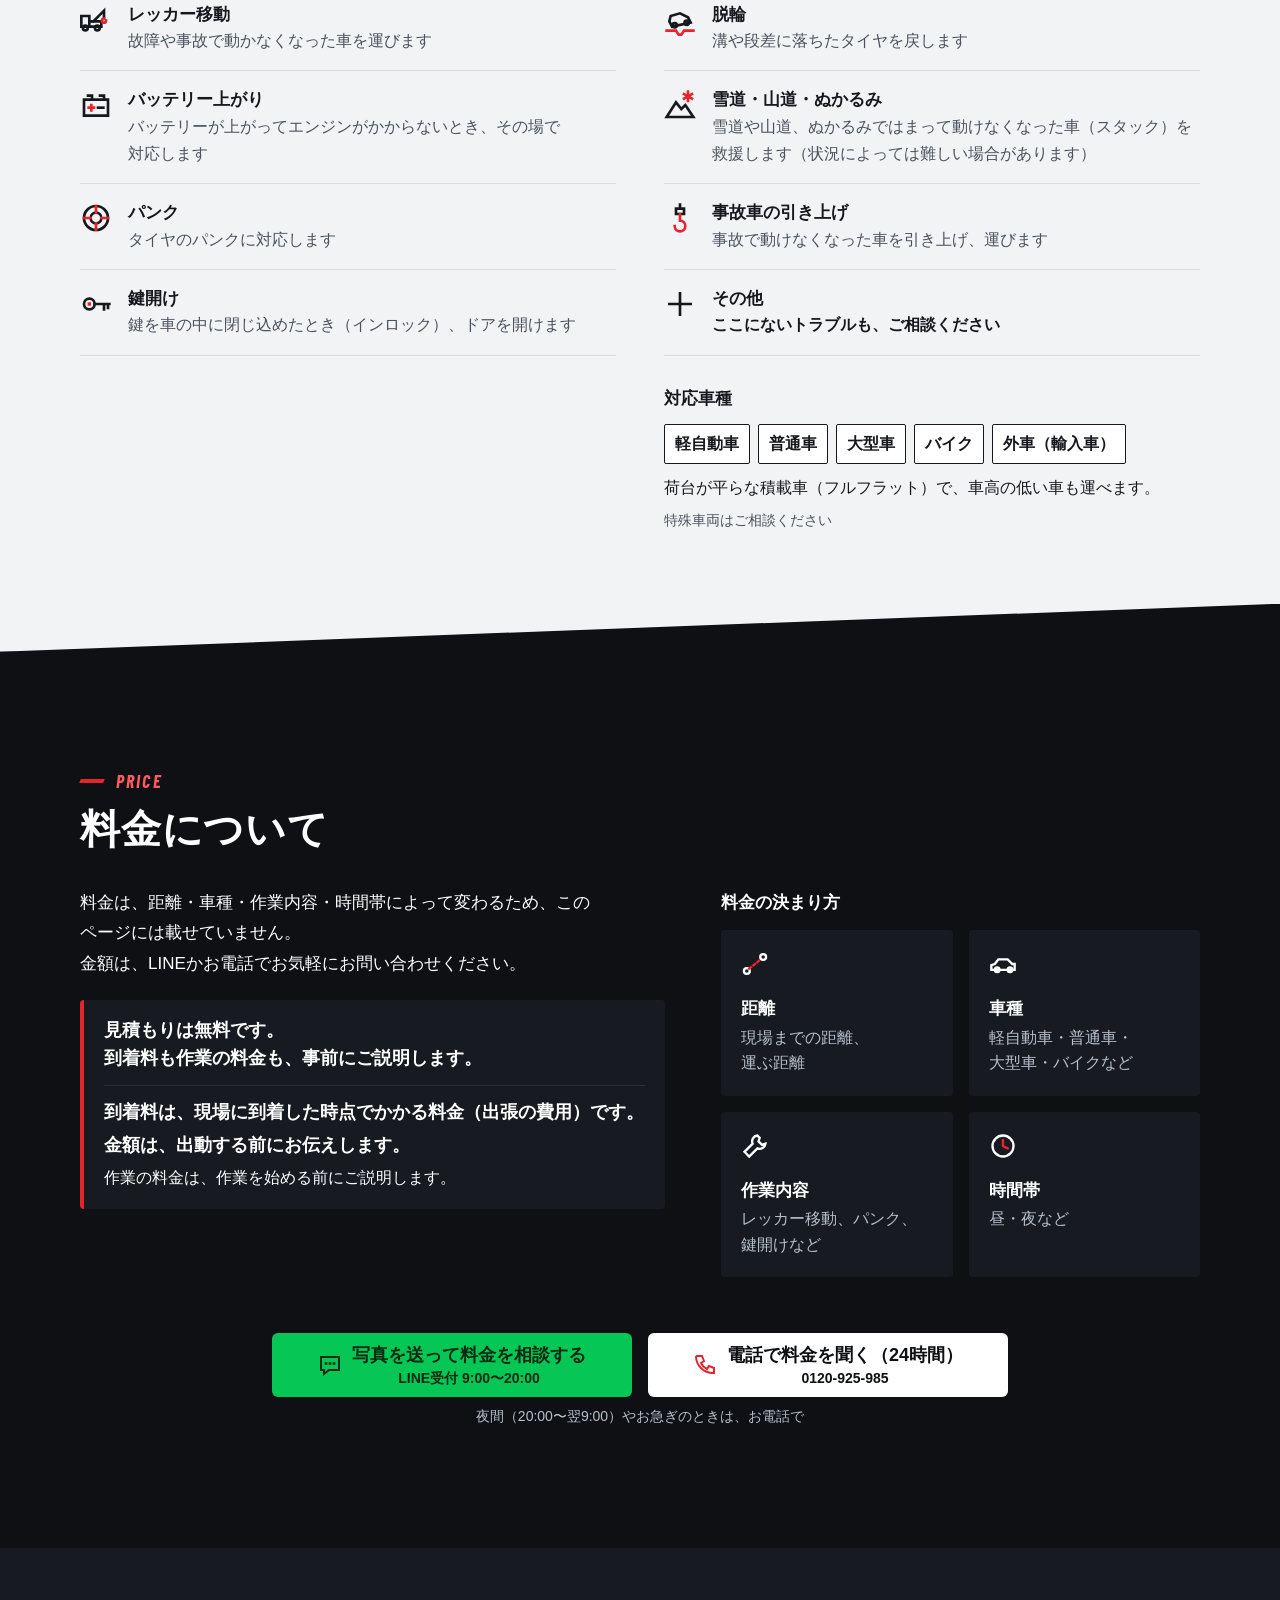
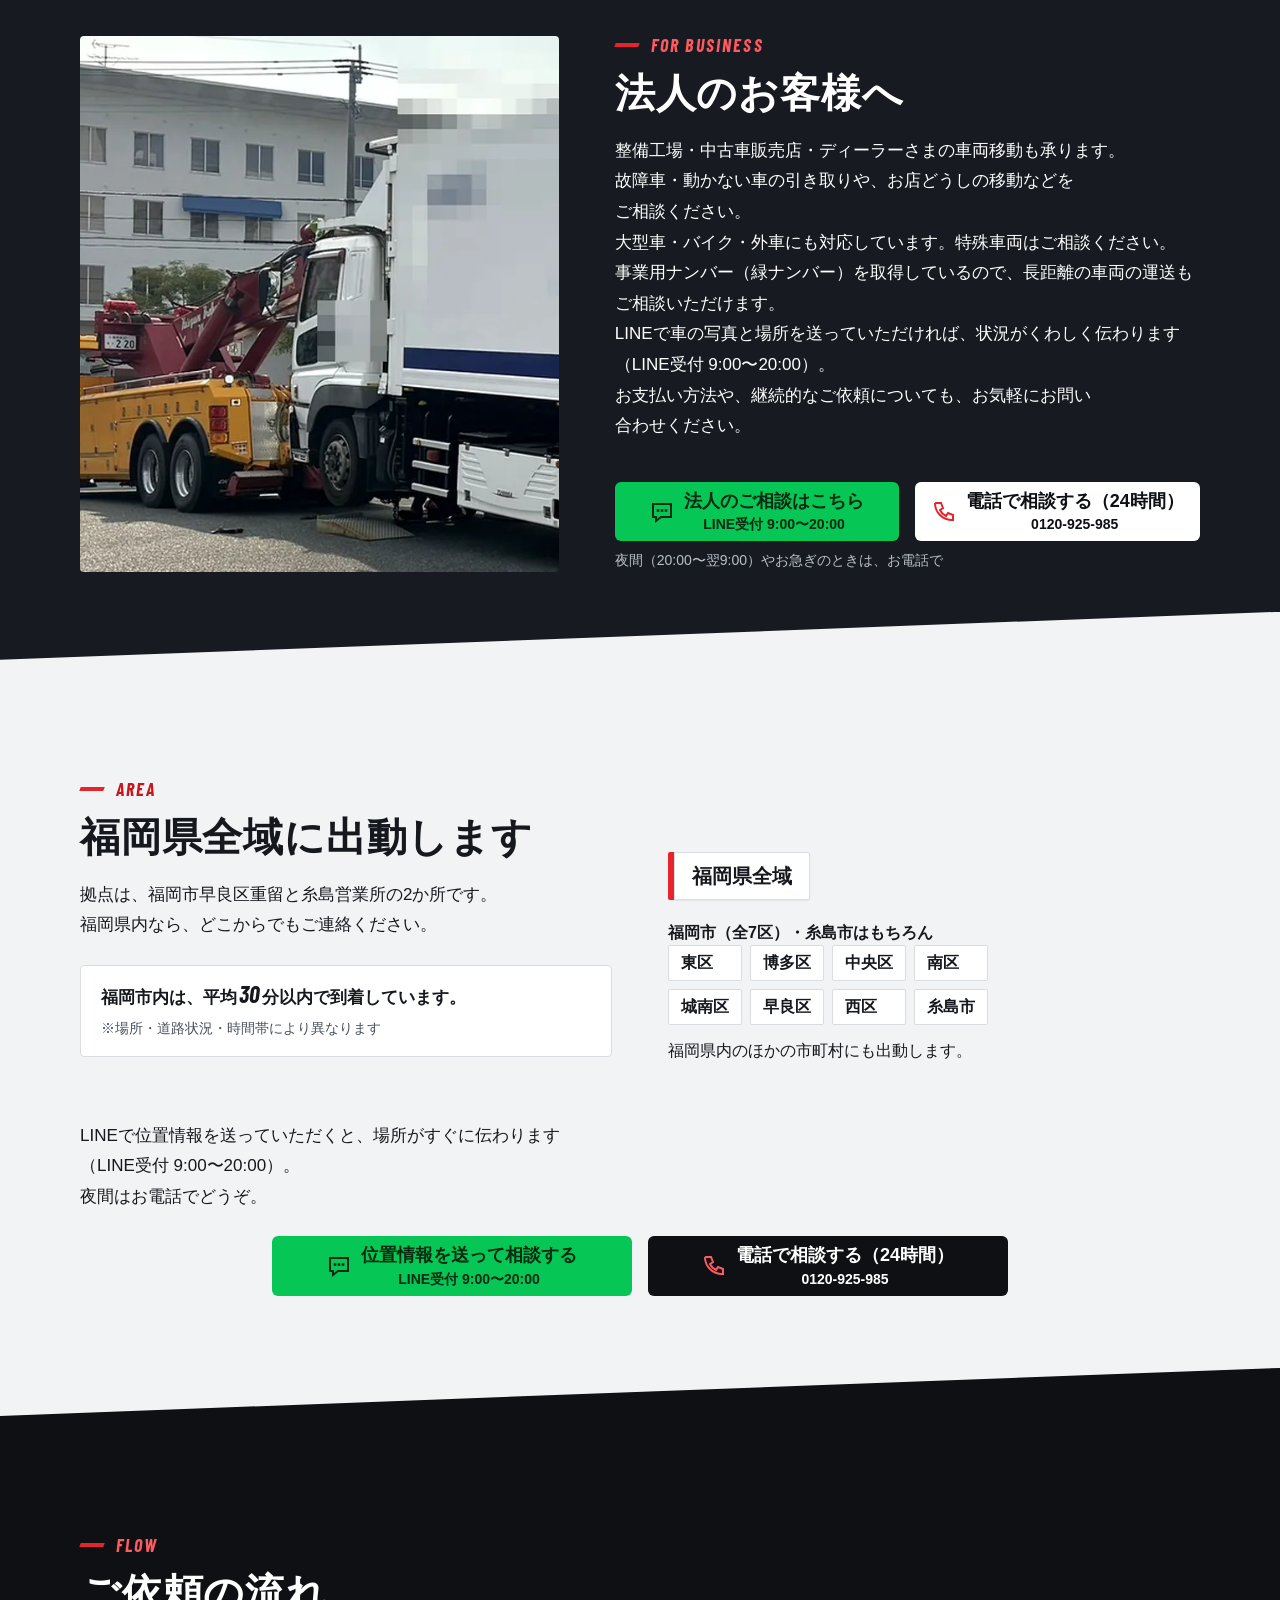
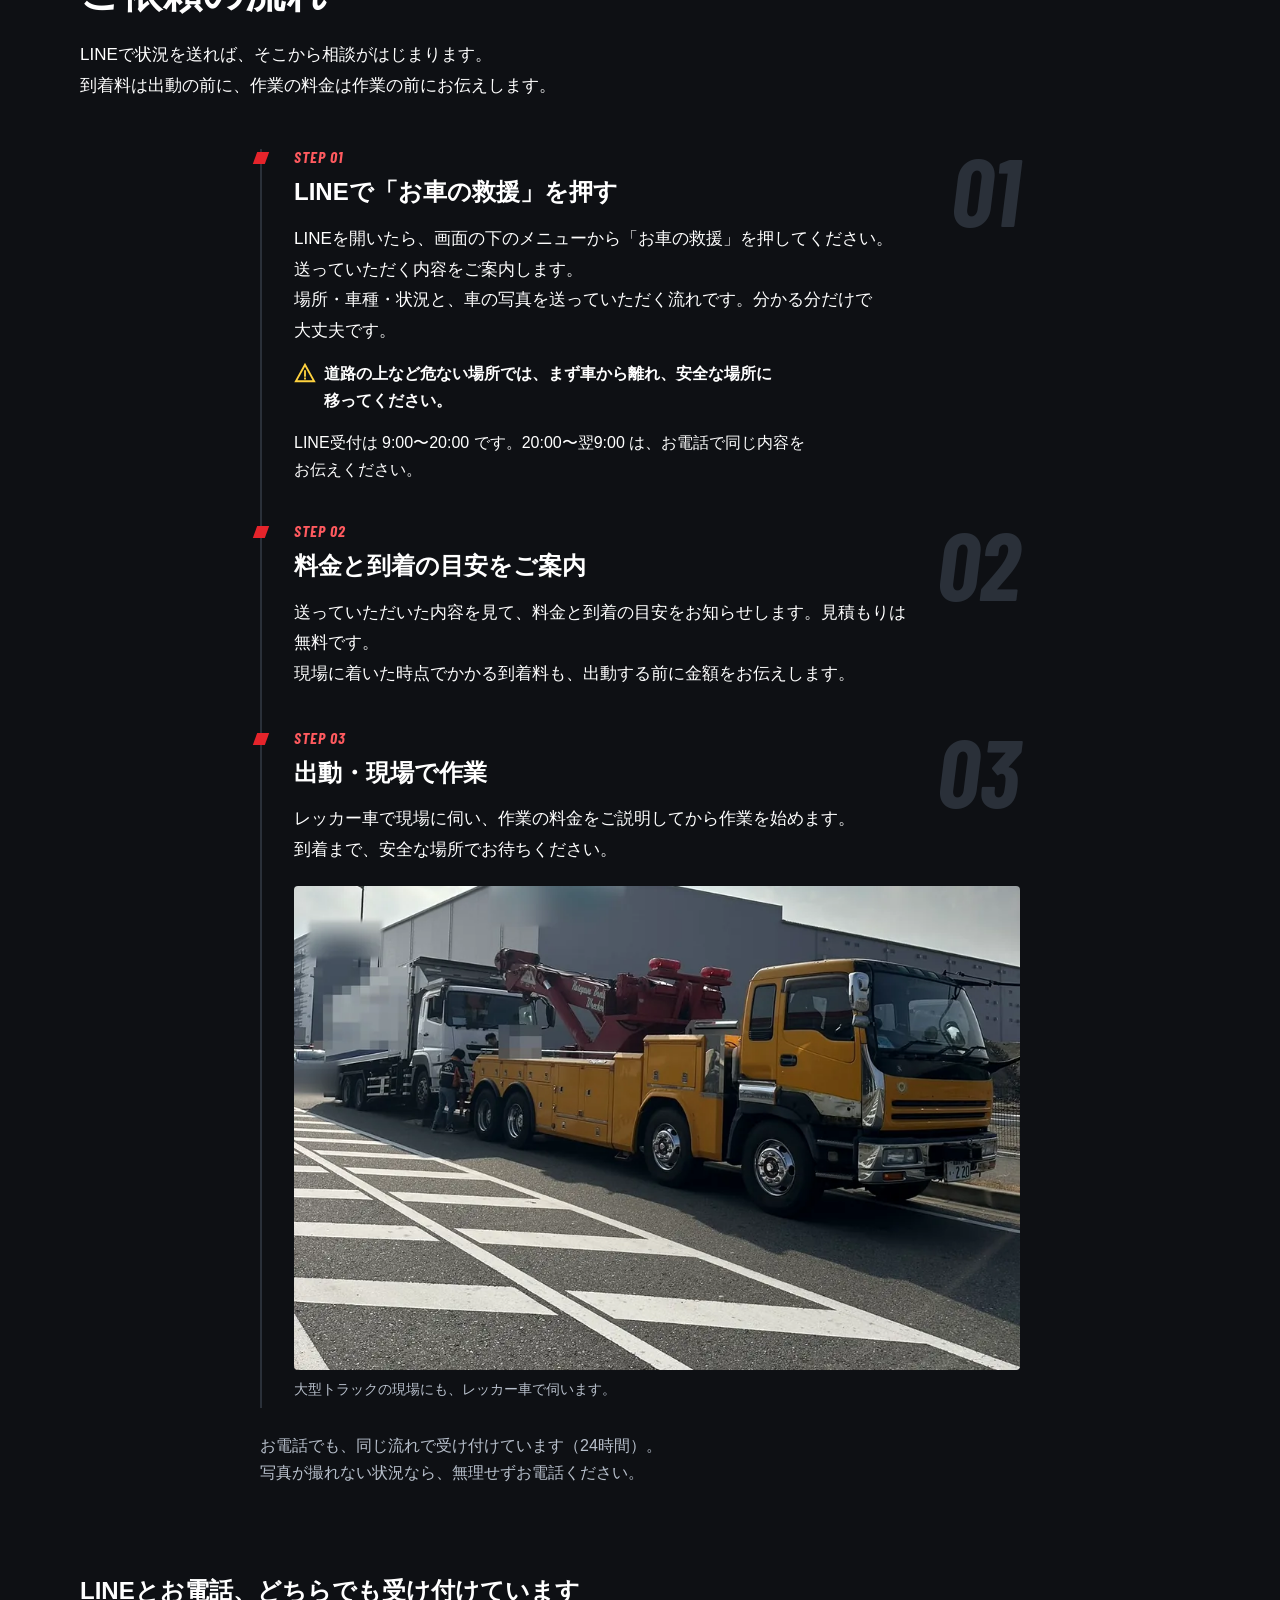
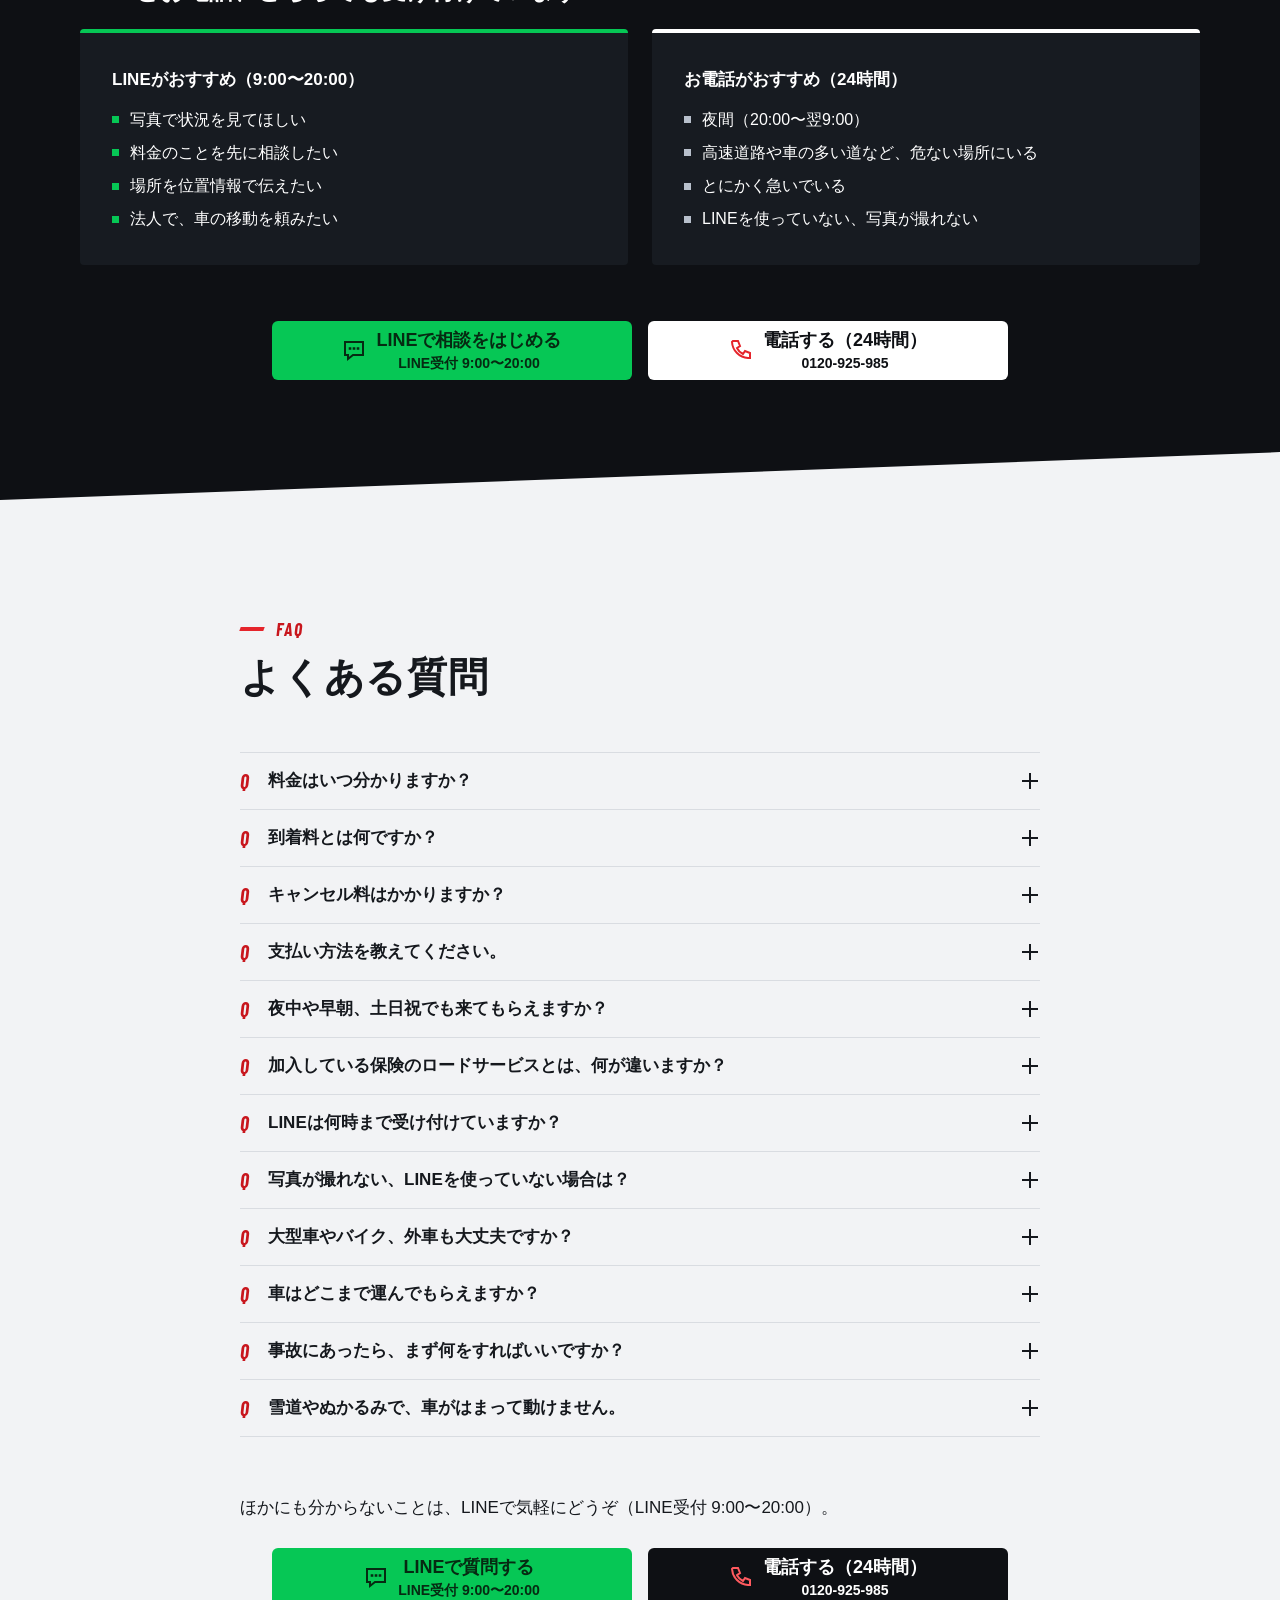
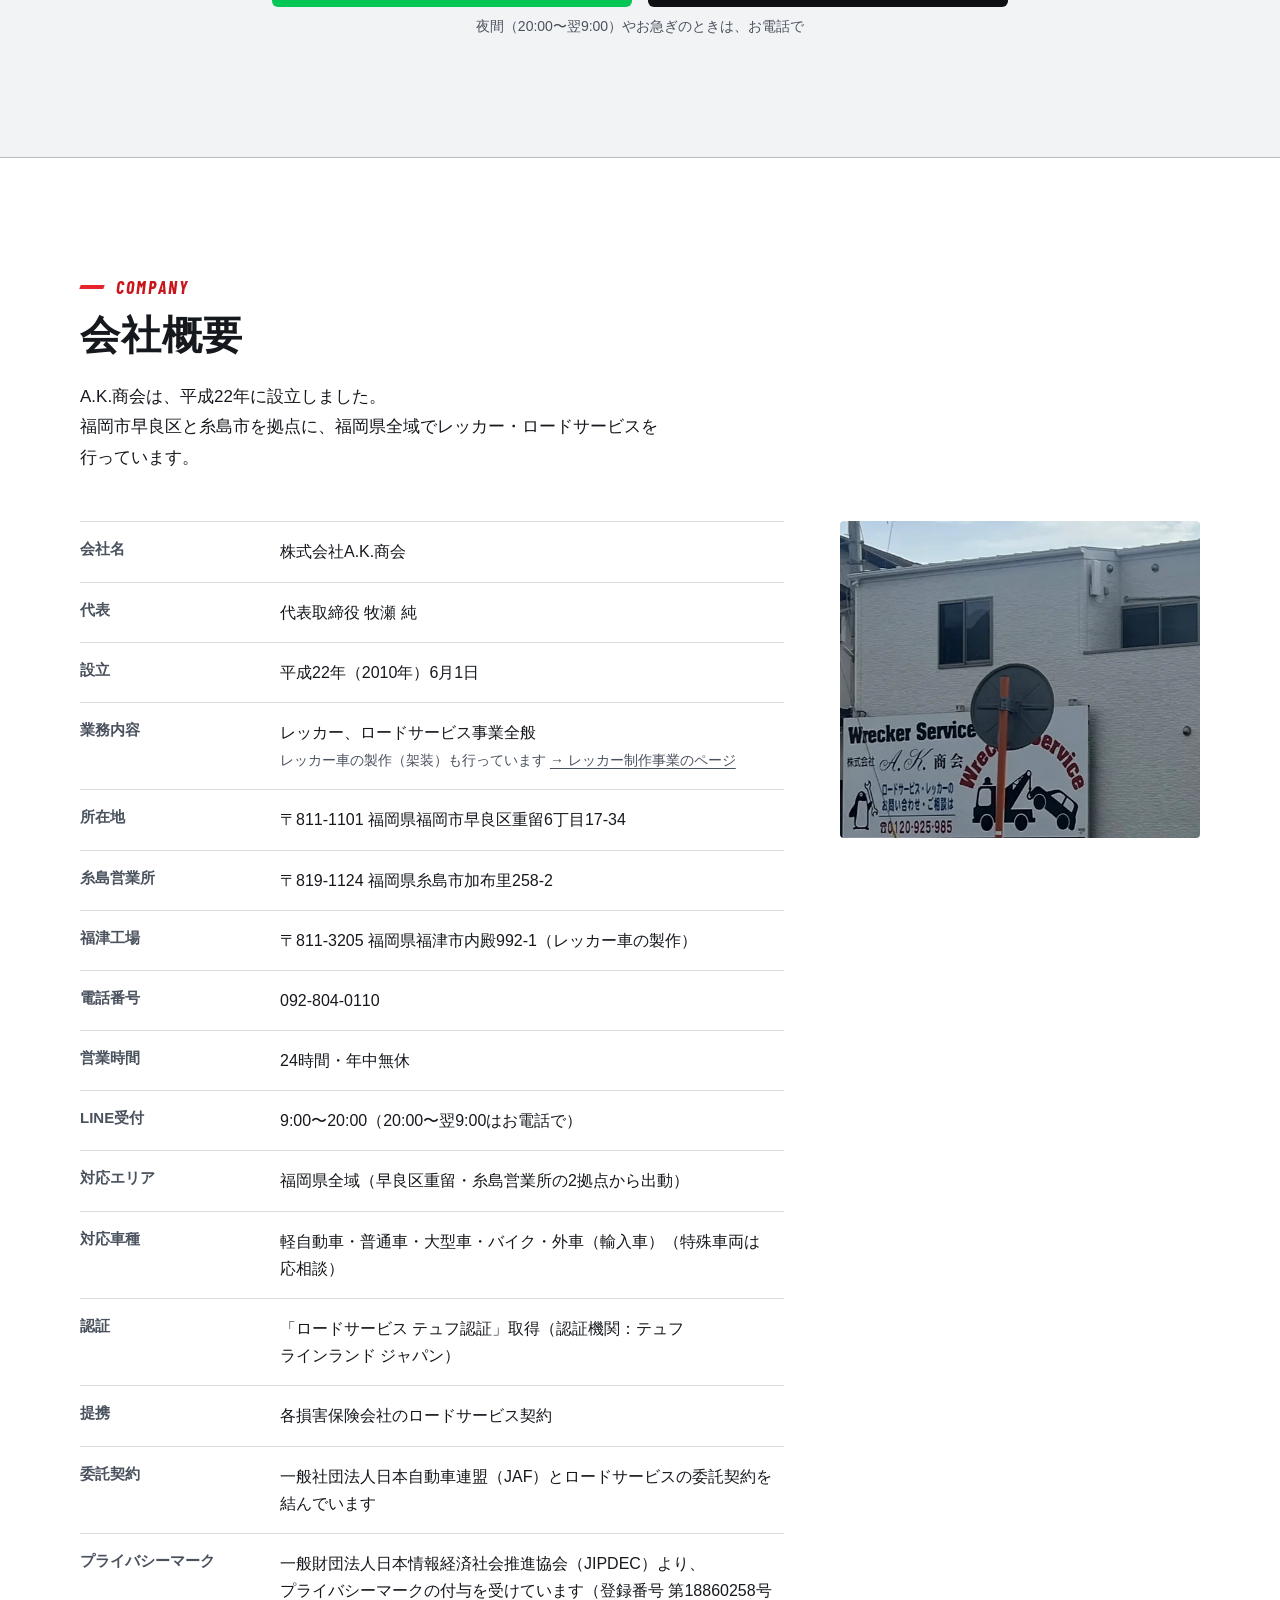
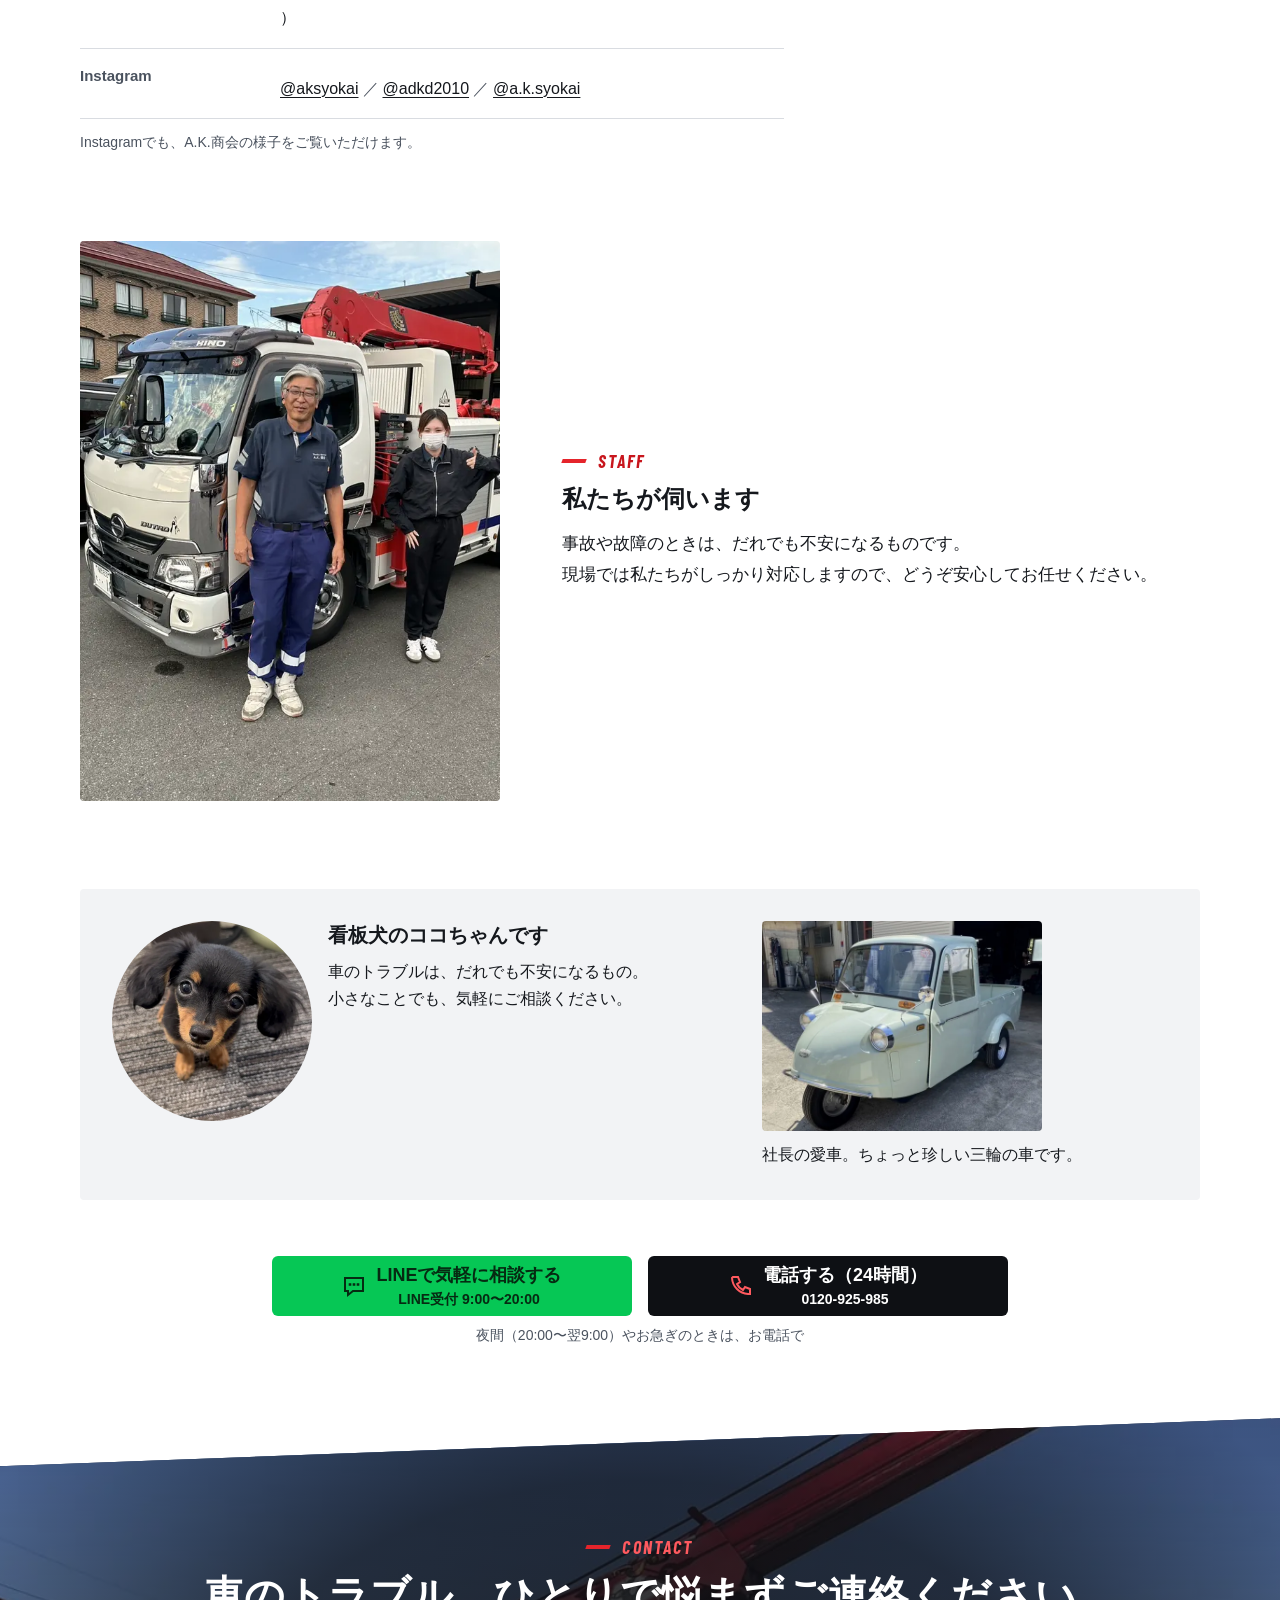
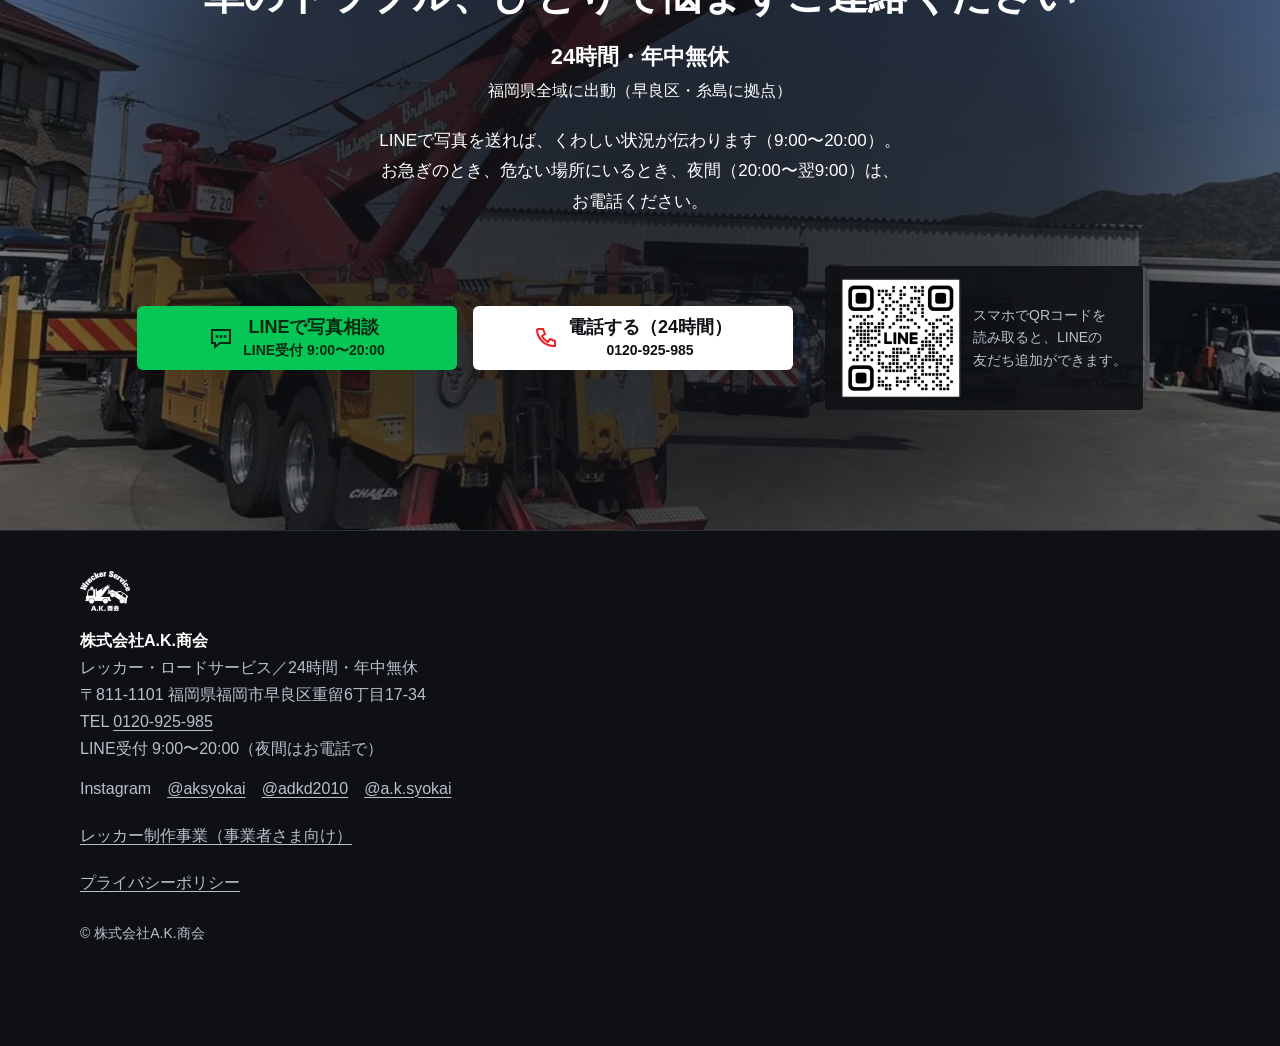
==== commit 61844925: "ジムニーを追加（制作ページ TYPE 03・見出し、LP 車両・対応作業・FAQ）、OUR STORY の写真の順番を入れ替え Co-Authored-By: Claude Opus 5.5 <nor" ====
--- a/index.html
+++ b/index.html
@@ -92,6 +92,8 @@
   <symbol id="i-battery" viewBox="0 0 24 24"><path d="M3 8h18v12H3z"/><path d="M6 5h3v3M15 5h3v3"/><path d="M6.5 14h4M8.5 12v4" style="stroke:var(--i-accent,#E5242B)"/><path d="M13.5 14h4"/></symbol>
   <symbol id="i-puncture" viewBox="0 0 24 24"><circle cx="11" cy="13" r="8"/><circle cx="11" cy="13" r="3"/><path d="M19 3l-2 2M22 7h-3M15 2v3" style="stroke:var(--i-accent,#E5242B)"/></symbol>
   <symbol id="i-key" viewBox="0 0 24 24"><circle cx="7" cy="12" r="4"/><path d="M11 12h11M18 12v4M21 12v3"/><path d="M7 12h.01" style="stroke:var(--i-accent,#E5242B)" stroke-width="2.6"/></symbol>
+  
+  <symbol id="i-snow" viewBox="0 0 24 24"><path d="M2 21l7-11 4 5 3-3 6 9z"/><path d="M18 2v7M15 3.8l6 3.4M15 7.2l6-3.4" style="stroke:var(--i-accent,#E5242B)"/></symbol>
   <symbol id="i-ditch" viewBox="0 0 24 24"><path d="M2 20h7l2 3h2l2-3h7" style="stroke:var(--i-accent,#E5242B)"/><path d="M4 13l1-4 7-2 6 3 2 4-14 3z"/><circle cx="8" cy="16" r="1.6"/><circle cx="17" cy="14" r="1.6"/></symbol>
   <symbol id="i-kei" viewBox="0 0 24 24"><path d="M4 17V8l3-3h8l4 6h1v6z"/><path d="M7 8h6v3H7z"/><circle cx="8" cy="17" r="2"/><circle cx="17" cy="17" r="2"/></symbol>
   <symbol id="i-car" viewBox="0 0 24 24"><path d="M2 17v-4l3-1 3-4h8l4 4h2v5z"/><circle cx="7" cy="17" r="2"/><circle cx="18" cy="17" r="2"/></symbol>
@@ -297,7 +299,7 @@
     </article>
 
     <div class="fleet">
-      <h3 class="h3">私たちのレッカー車</h3>
+      <h3 class="h3">私たちの車両</h3>
       <p>現場や車の大きさに合わせて、車両を使い分けています。</p>
     </div>
   </div>
@@ -307,7 +309,8 @@
     <li class="vcard"><img src="images/fleet-02.webp" width="640" height="480" alt="クレーンを伸ばした状態の大型レッカー車" loading="lazy"><p class="vcard__name">大型レッカー車<span class="vcard__state">（クレーンを伸ばした状態）</span></p><p class="vcard__no en-num" aria-hidden="true">02</p></li>
     <li class="vcard"><img src="images/fleet-03.webp" width="640" height="480" alt="中型レッカー車（白い車体）" loading="lazy"><p class="vcard__name">中型レッカー車</p><p class="vcard__no en-num" aria-hidden="true">03</p></li>
     <li class="vcard"><img src="images/fleet-04.webp" width="640" height="480" alt="小型レッカー車" loading="lazy"><p class="vcard__name">小型レッカー車</p><p class="vcard__no en-num" aria-hidden="true">04</p></li>
-    <li class="vcard"><img src="images/fleet-05.webp" width="640" height="480" alt="並んだレッカー車の後ろ姿" loading="lazy"><p class="vcard__no en-num" aria-hidden="true">05</p></li>
+    <li class="vcard"><img src="images/fleet-4wd.webp" width="640" height="480" alt="A.K.商会がカスタムした、前にウインチを付けたジムニー" loading="lazy"><p class="vcard__name">ウインチ付きジムニー<span class="vcard__state">雪道・山道で<span class="nw">動けない車の救援に</span></span></p><p class="vcard__no en-num" aria-hidden="true">05</p></li>
+    <li class="vcard"><img src="images/fleet-05.webp" width="640" height="480" alt="並んだレッカー車の後ろ姿" loading="lazy"><p class="vcard__no en-num" aria-hidden="true">06</p></li>
   </ul>
   <div class="wrap">
     <p class="note scroller__hint"><span class="sp-only">横にスワイプしてご覧ください →</span><span class="pc-only">横にスクロールしてご覧ください</span></p>
@@ -338,7 +341,8 @@
     </ul>
     <div class="service-col">
     <ul class="works works--b">
-      <li class="work"><svg class="work__i" aria-hidden="true"><use href="#i-ditch"/></svg><div><h3 class="work__name">脱輪</h3><p>溝や段差に落ちたタイヤを戻します。ぬかるみにはまった車も引き上げます（状況によっては難しい場合があります）</p></div></li>
+      <li class="work"><svg class="work__i" aria-hidden="true"><use href="#i-ditch"/></svg><div><h3 class="work__name">脱輪</h3><p>溝や段差に落ちたタイヤを戻します</p></div></li>
+      <li class="work"><svg class="work__i" aria-hidden="true"><use href="#i-snow"/></svg><div><h3 class="work__name">雪道・山道・ぬかるみ</h3><p>雪道や山道、ぬかるみではまって動けなくなった車（スタック）を救援します（状況によっては難しい場合があります）</p></div></li>
       <li class="work"><svg class="work__i" aria-hidden="true"><use href="#i-hook"/></svg><div><h3 class="work__name">事故車の引き上げ</h3><p>事故で動けなくなった車を引き上げ、運びます</p></div></li>
       <li class="work work--other"><svg class="work__i" aria-hidden="true"><use href="#i-plus"/></svg><div><h3 class="work__name">その他</h3><p>ここにないトラブルも、ご相談ください</p></div></li>
     </ul>
@@ -557,6 +561,8 @@
         <div class="qa__a"><span class="qa__mark en-num" aria-hidden="true">A</span><p>運ぶ先は、ご依頼の際にご相談ください。事業用ナンバー（緑ナンバー）を取得しているので、長距離の運送もご相談いただけます。車の一時的なお預かりも、基本的にお受けしています（状況によっては有料になる場合があります）。</p></div></details>
       <details class="qa"><summary><span class="qa__q en-num">Q</span><span class="qa__text">事故にあったら、まず何をすればいいですか？</span><span class="qa__toggle" aria-hidden="true"></span></summary>
         <div class="qa__a"><span class="qa__mark en-num" aria-hidden="true">A</span><p>まず、安全な場所に移ってください。けがをした人がいるときは、まず119番へ。けがをした人がいなくても、事故のときは110番（警察）に連絡してください。そのうえで、車の移動が必要なら当社にご連絡ください。</p></div></details>
+      <details class="qa"><summary><span class="qa__q en-num">Q</span><span class="qa__text">雪道やぬかるみで、車がはまって動けません。</span><span class="qa__toggle" aria-hidden="true"></span></summary>
+        <div class="qa__a"><span class="qa__mark en-num" aria-hidden="true">A</span><p>ご連絡ください。雪道や山道、ぬかるみではまった車（スタック）の救援もしています。前にウインチを付けた四輪駆動車で伺うこともあります。状況によっては難しい場合もあるため、まずはLINEの写真かお電話で、状況をお知らせください。</p></div></details>
     </div>
     <p class="sec-end">ほかにも分からないことは、LINEで気軽にどうぞ（LINE受付 9:00〜20:00）。</p>
     <div class="cta-set">
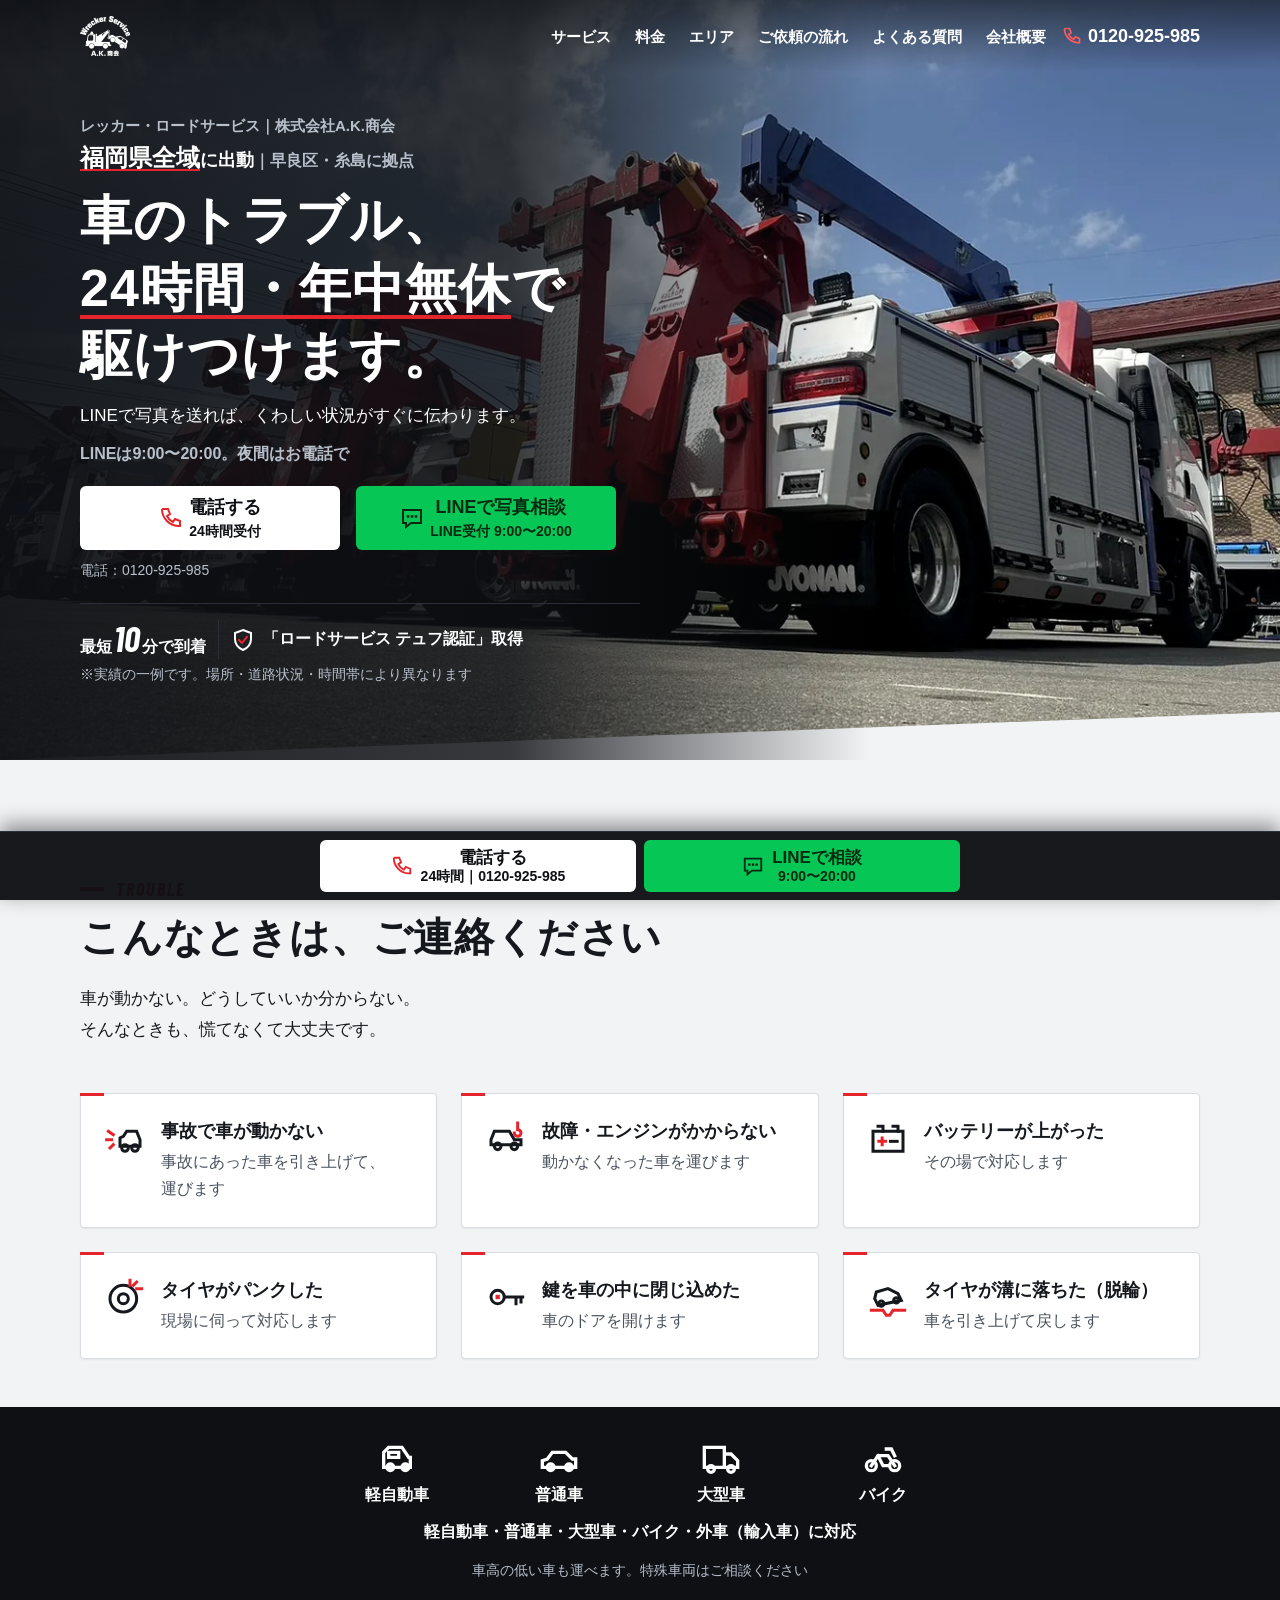
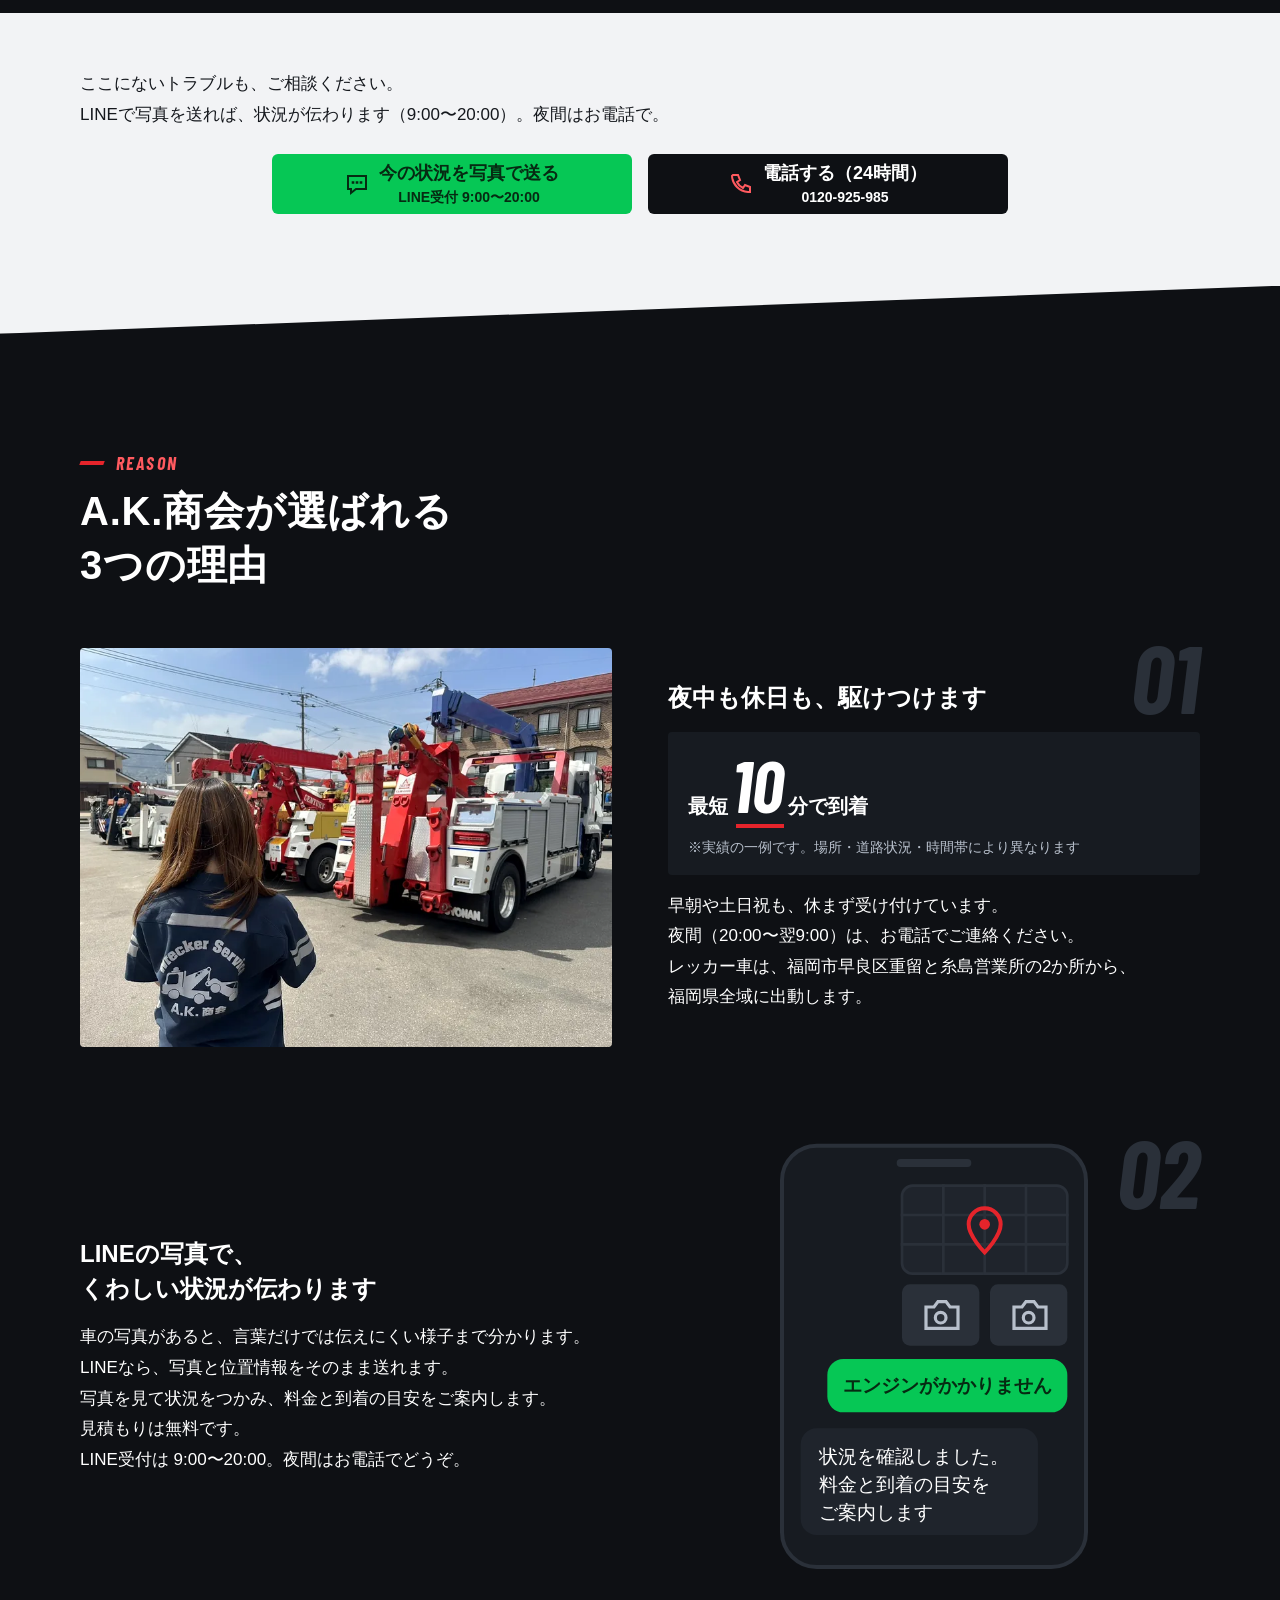
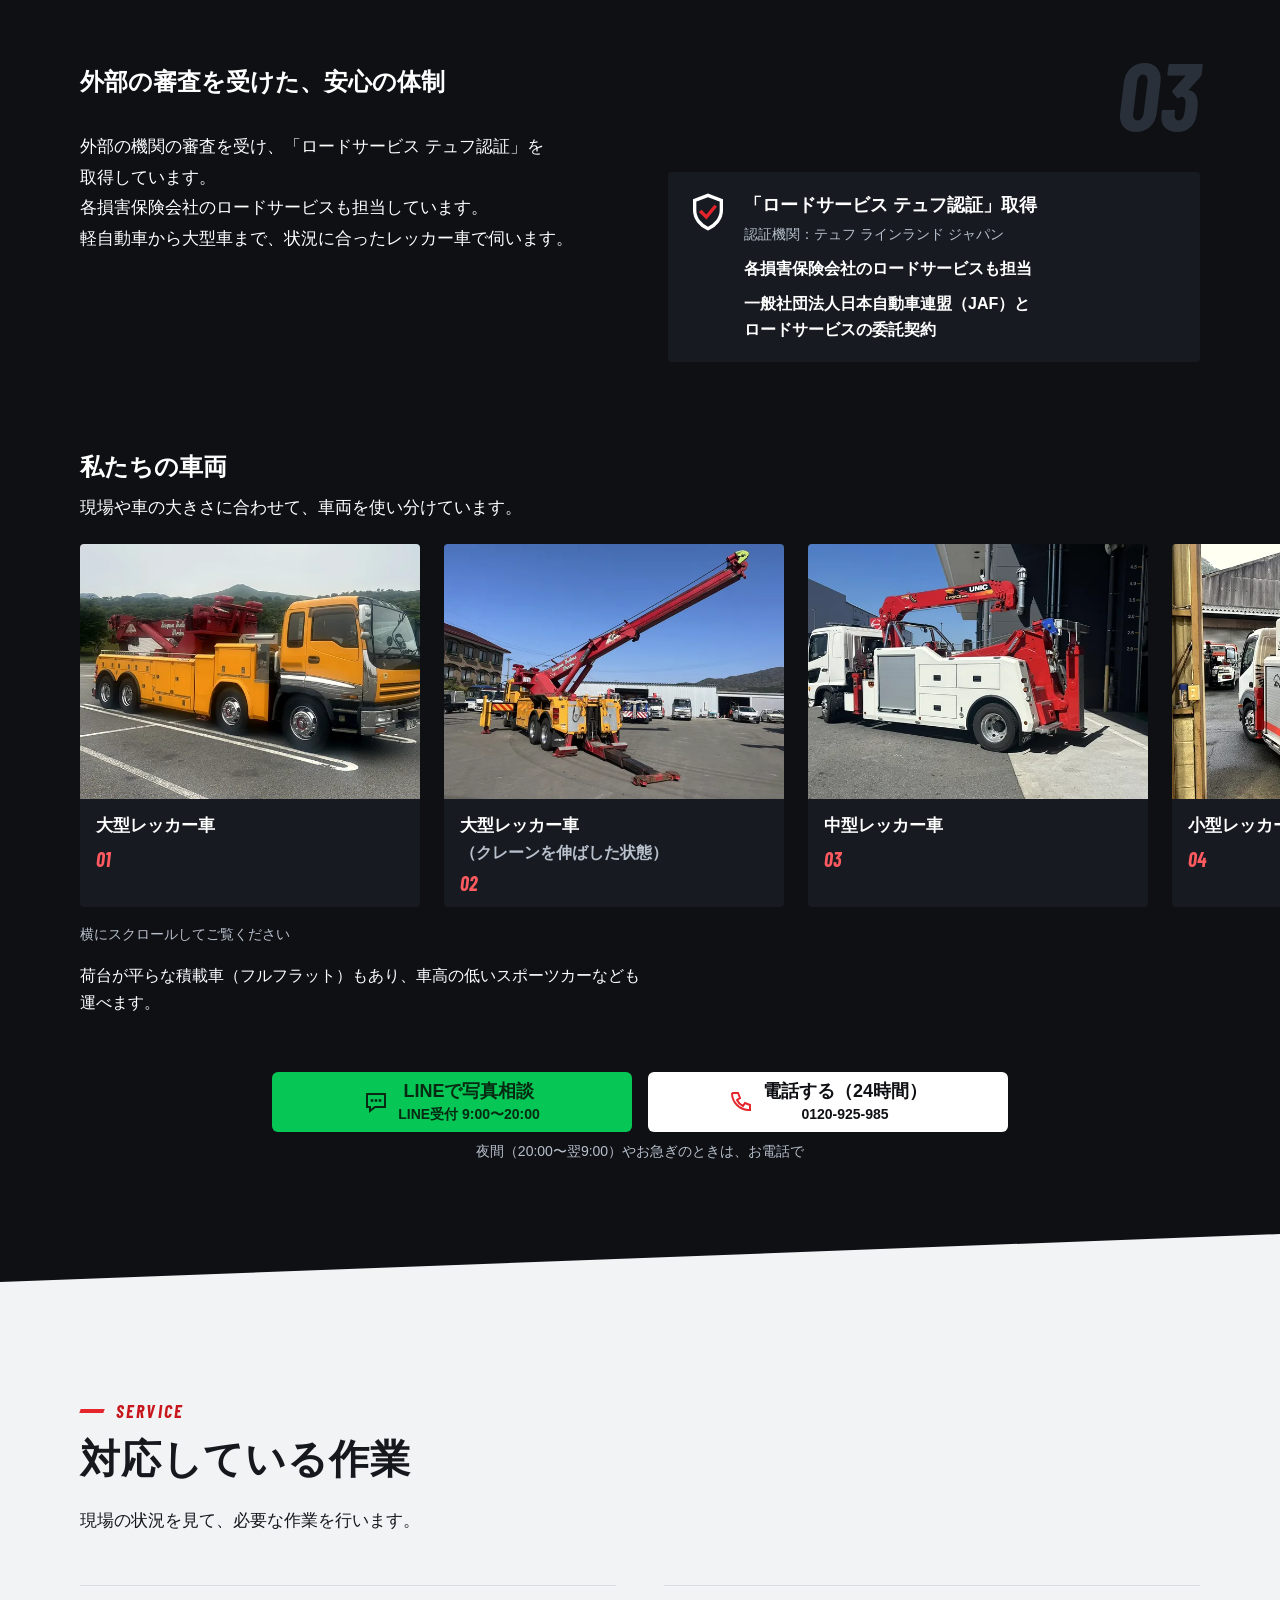
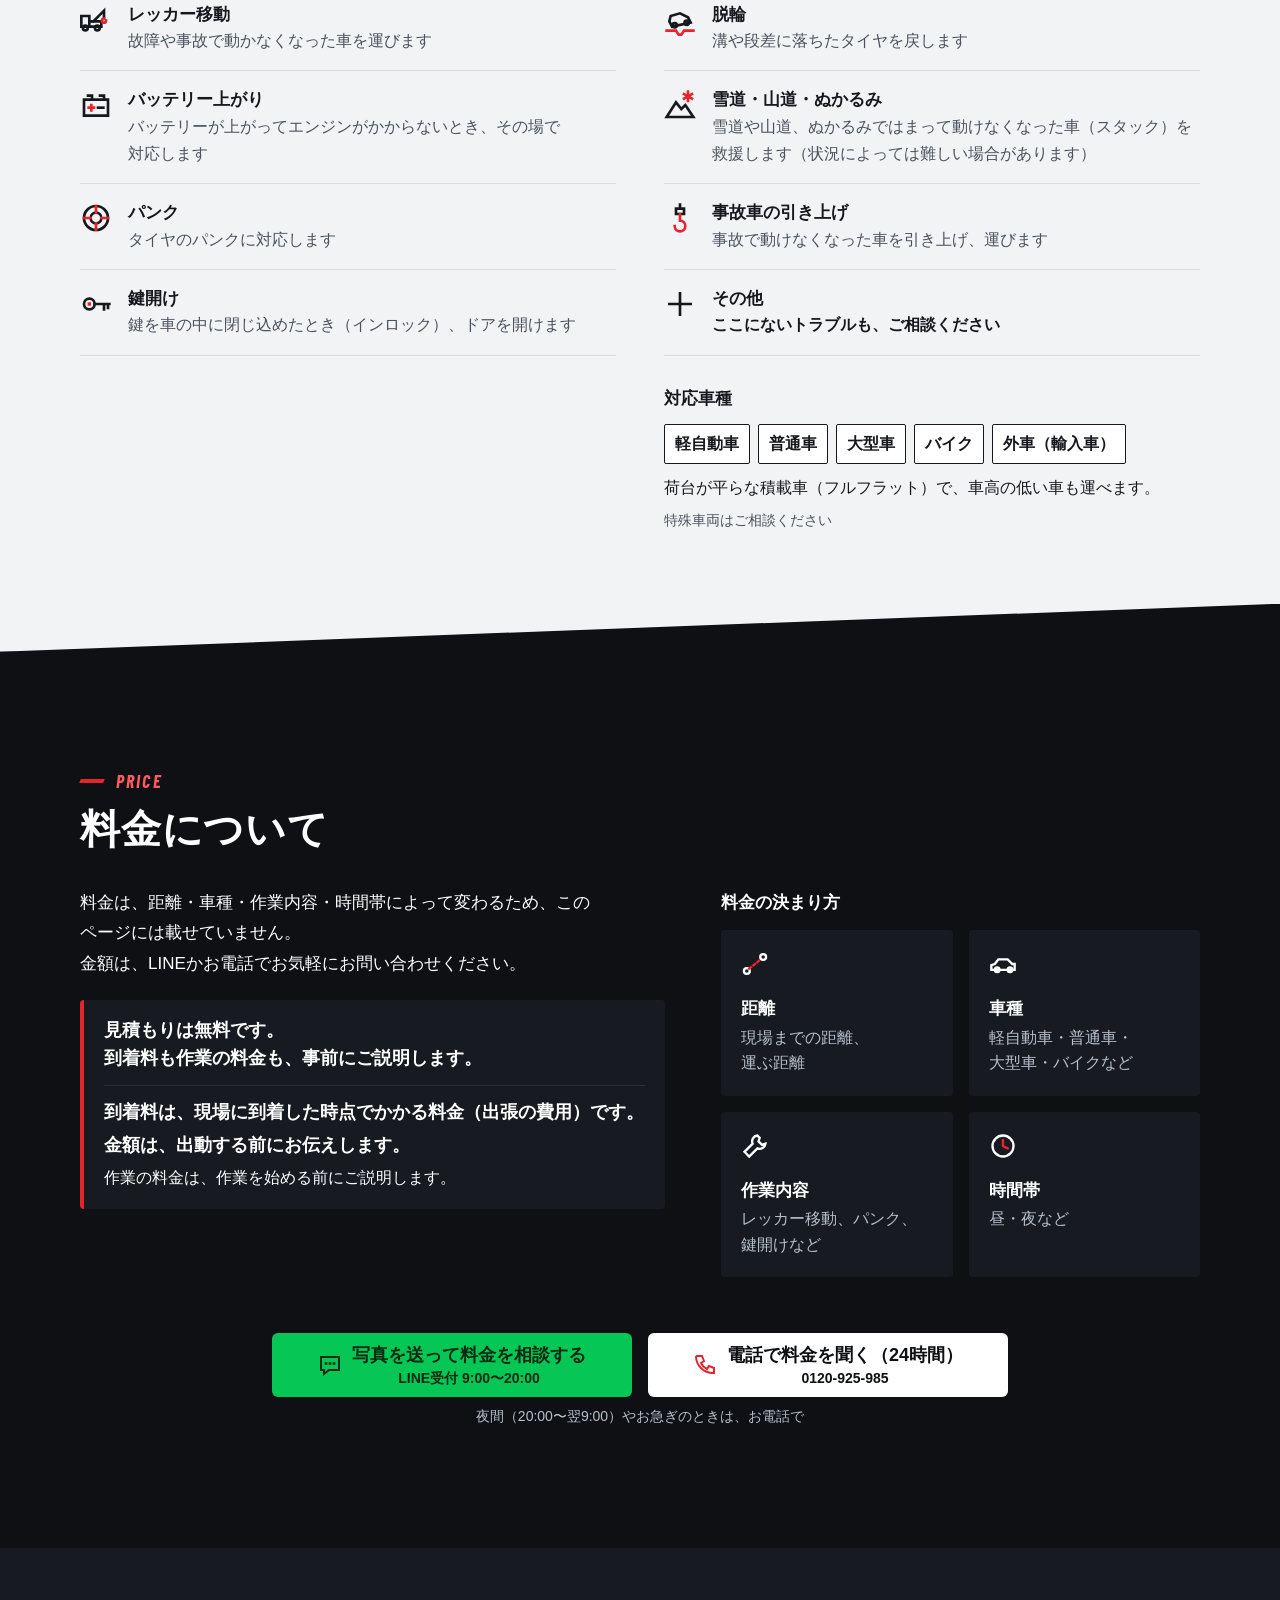
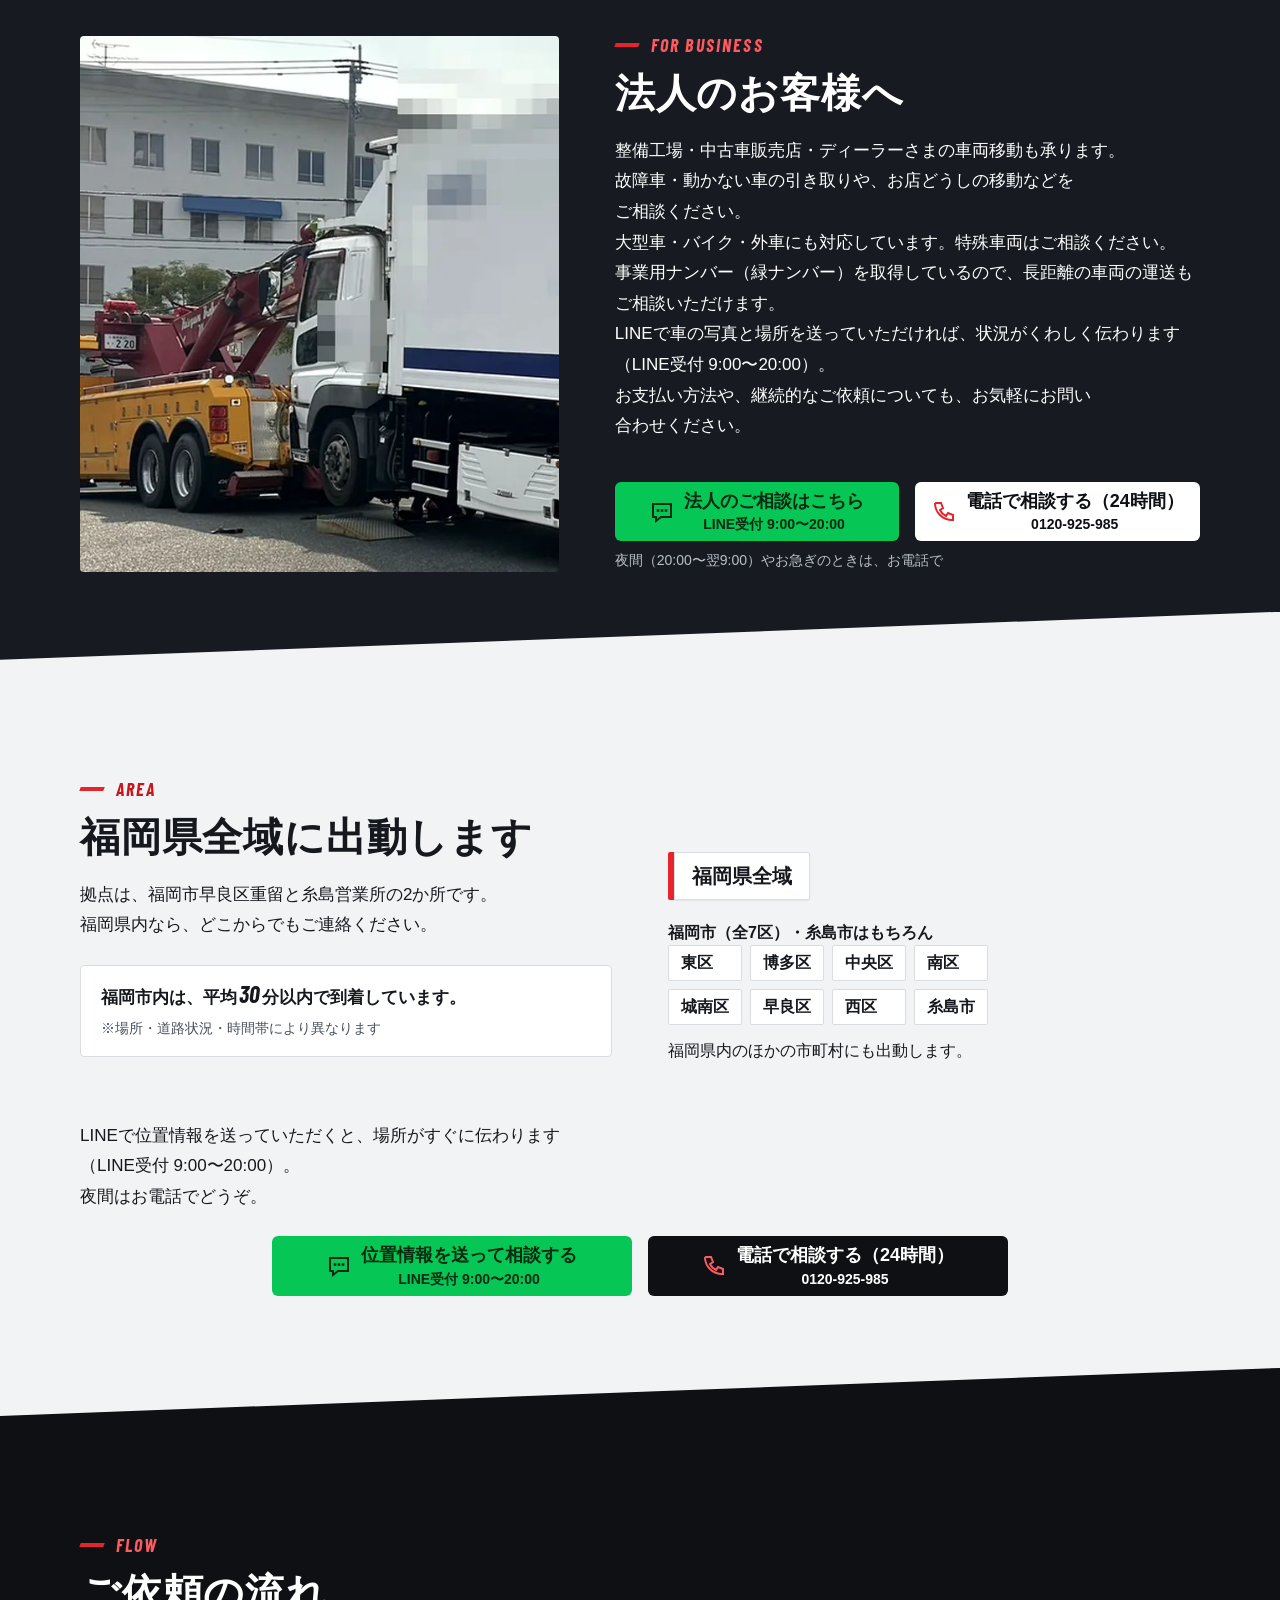
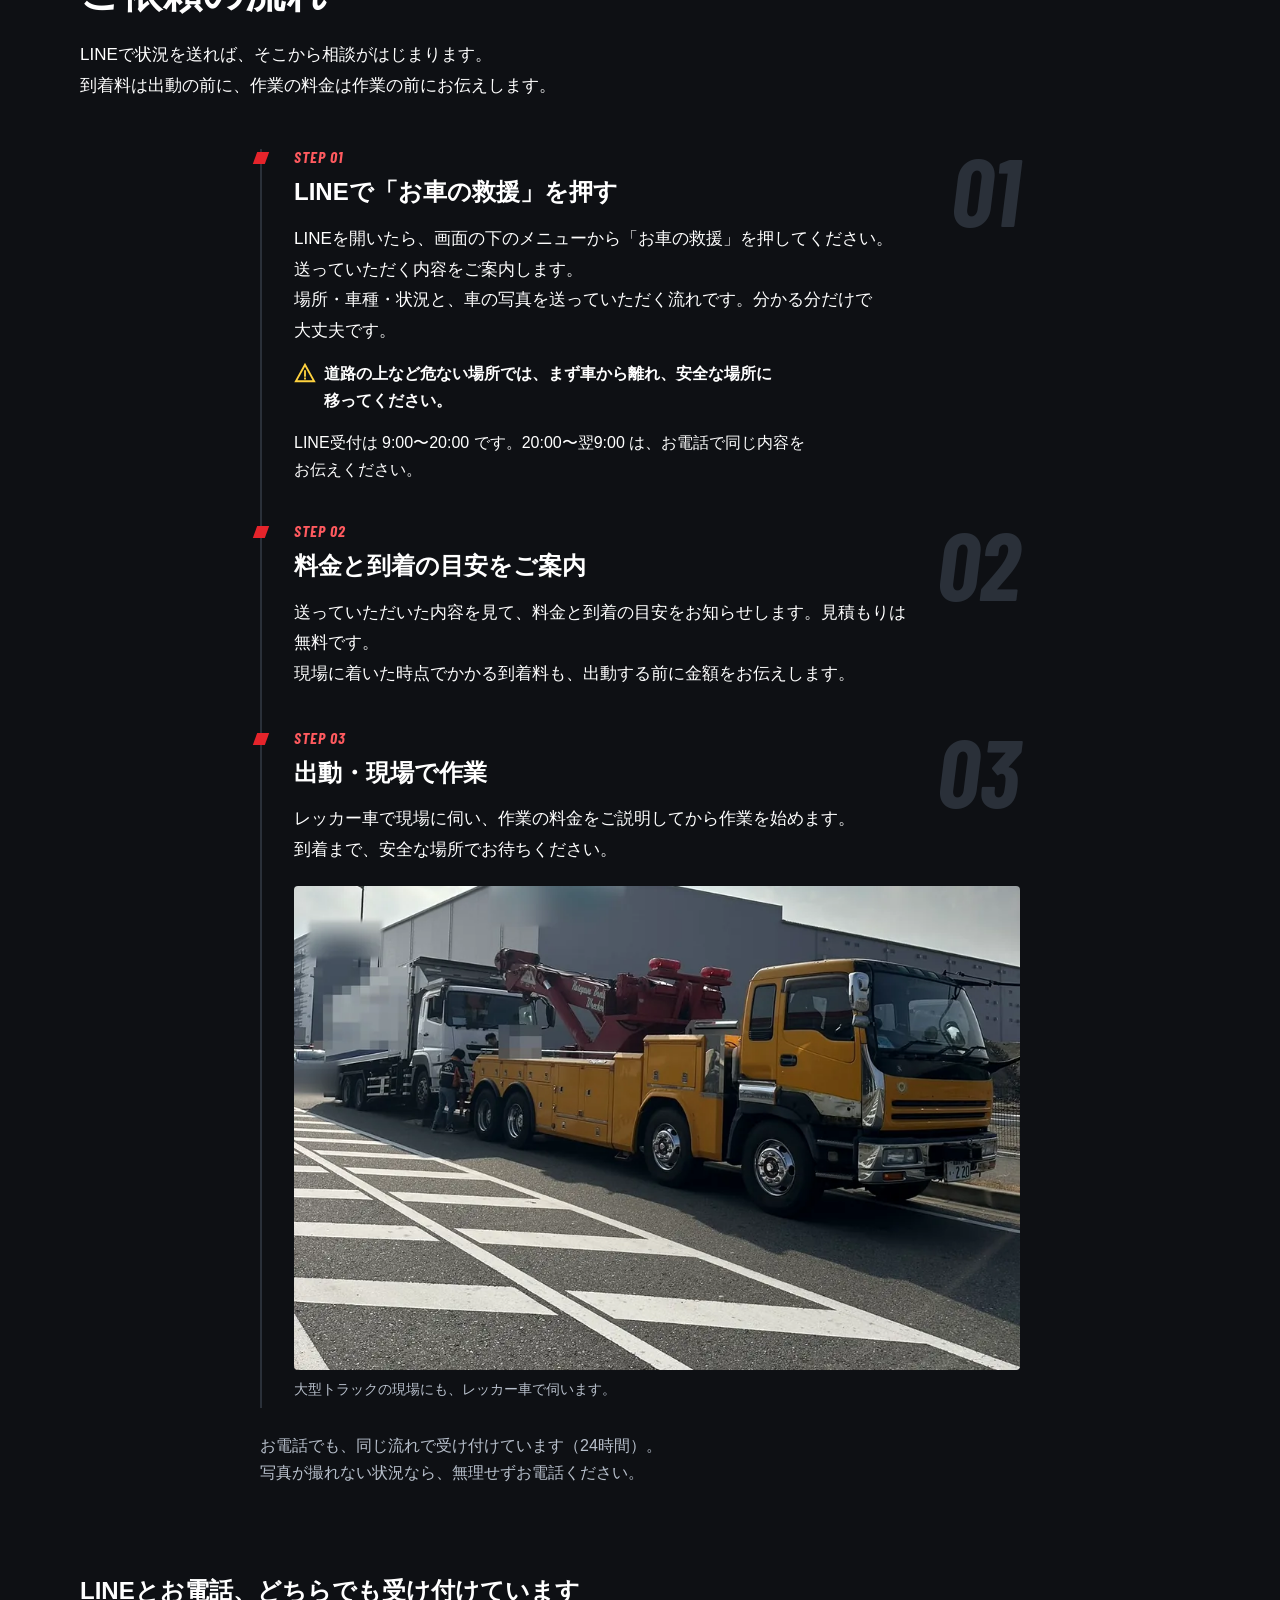
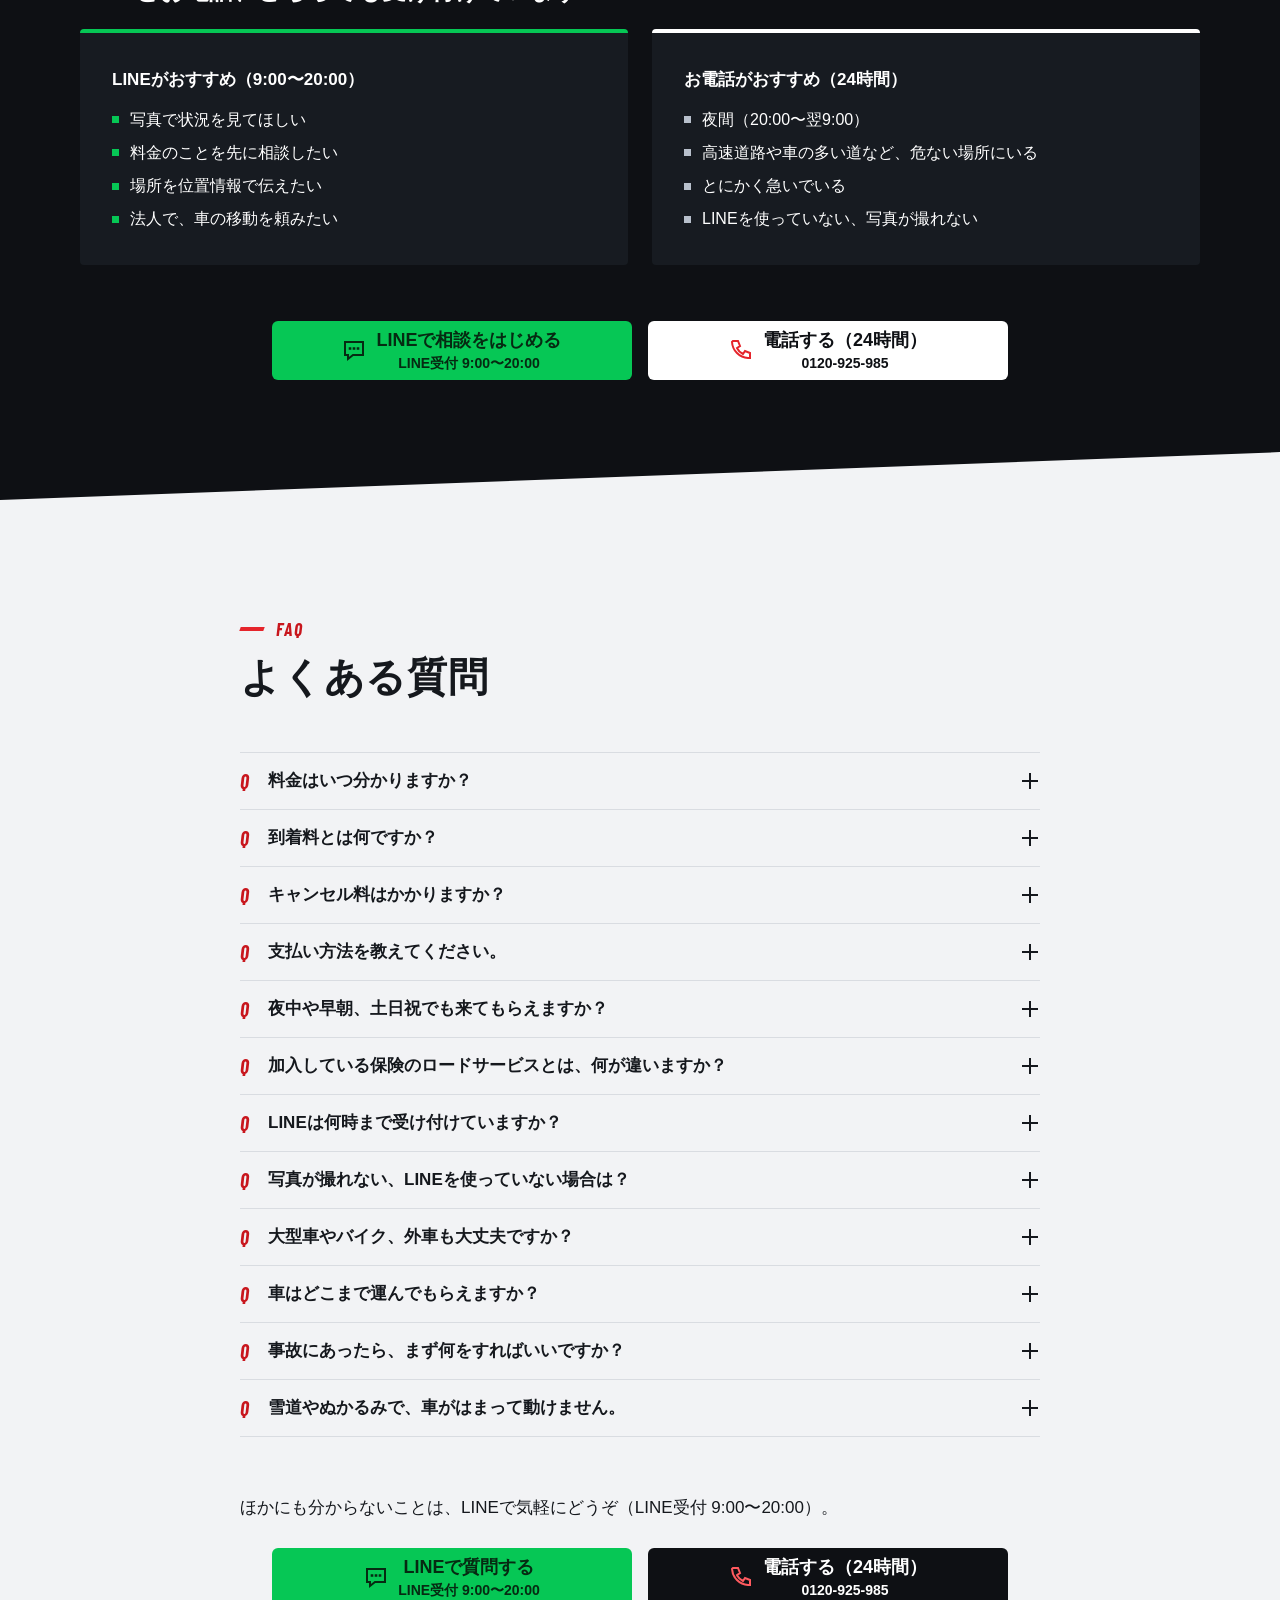
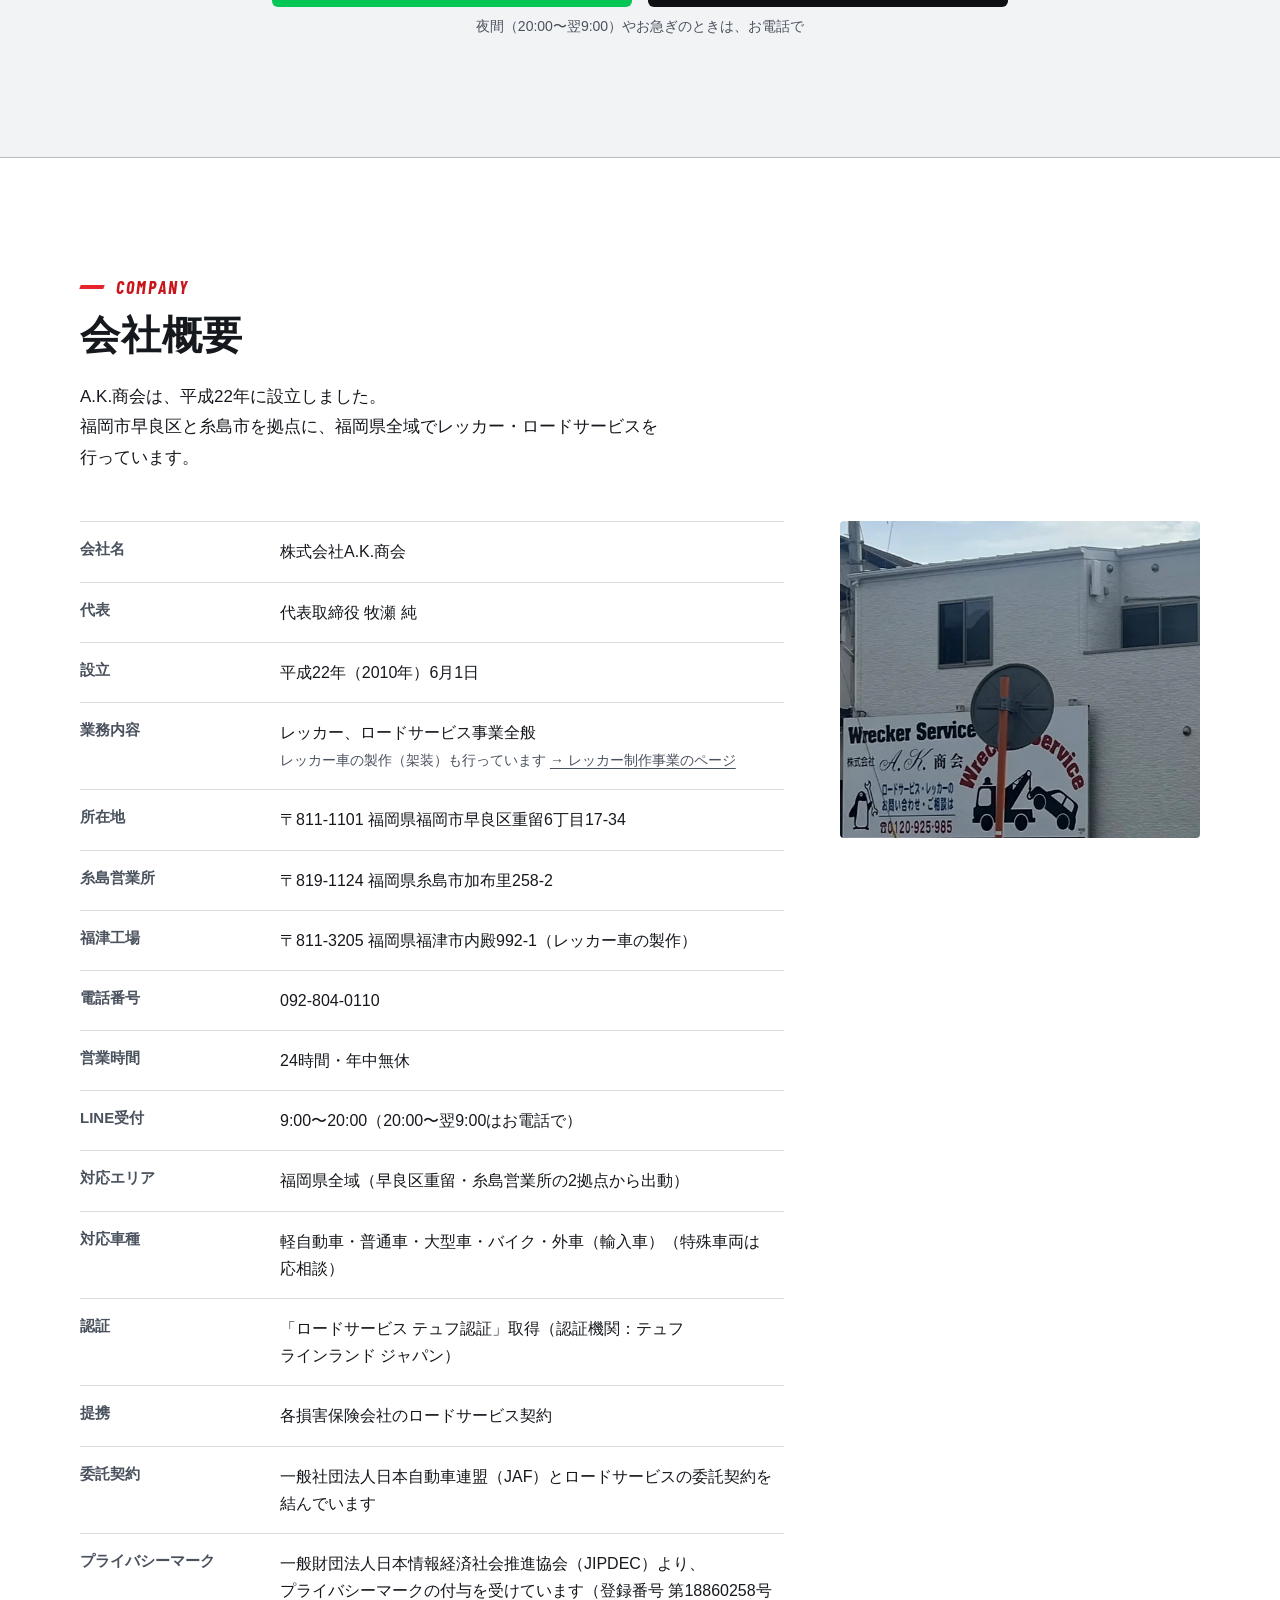
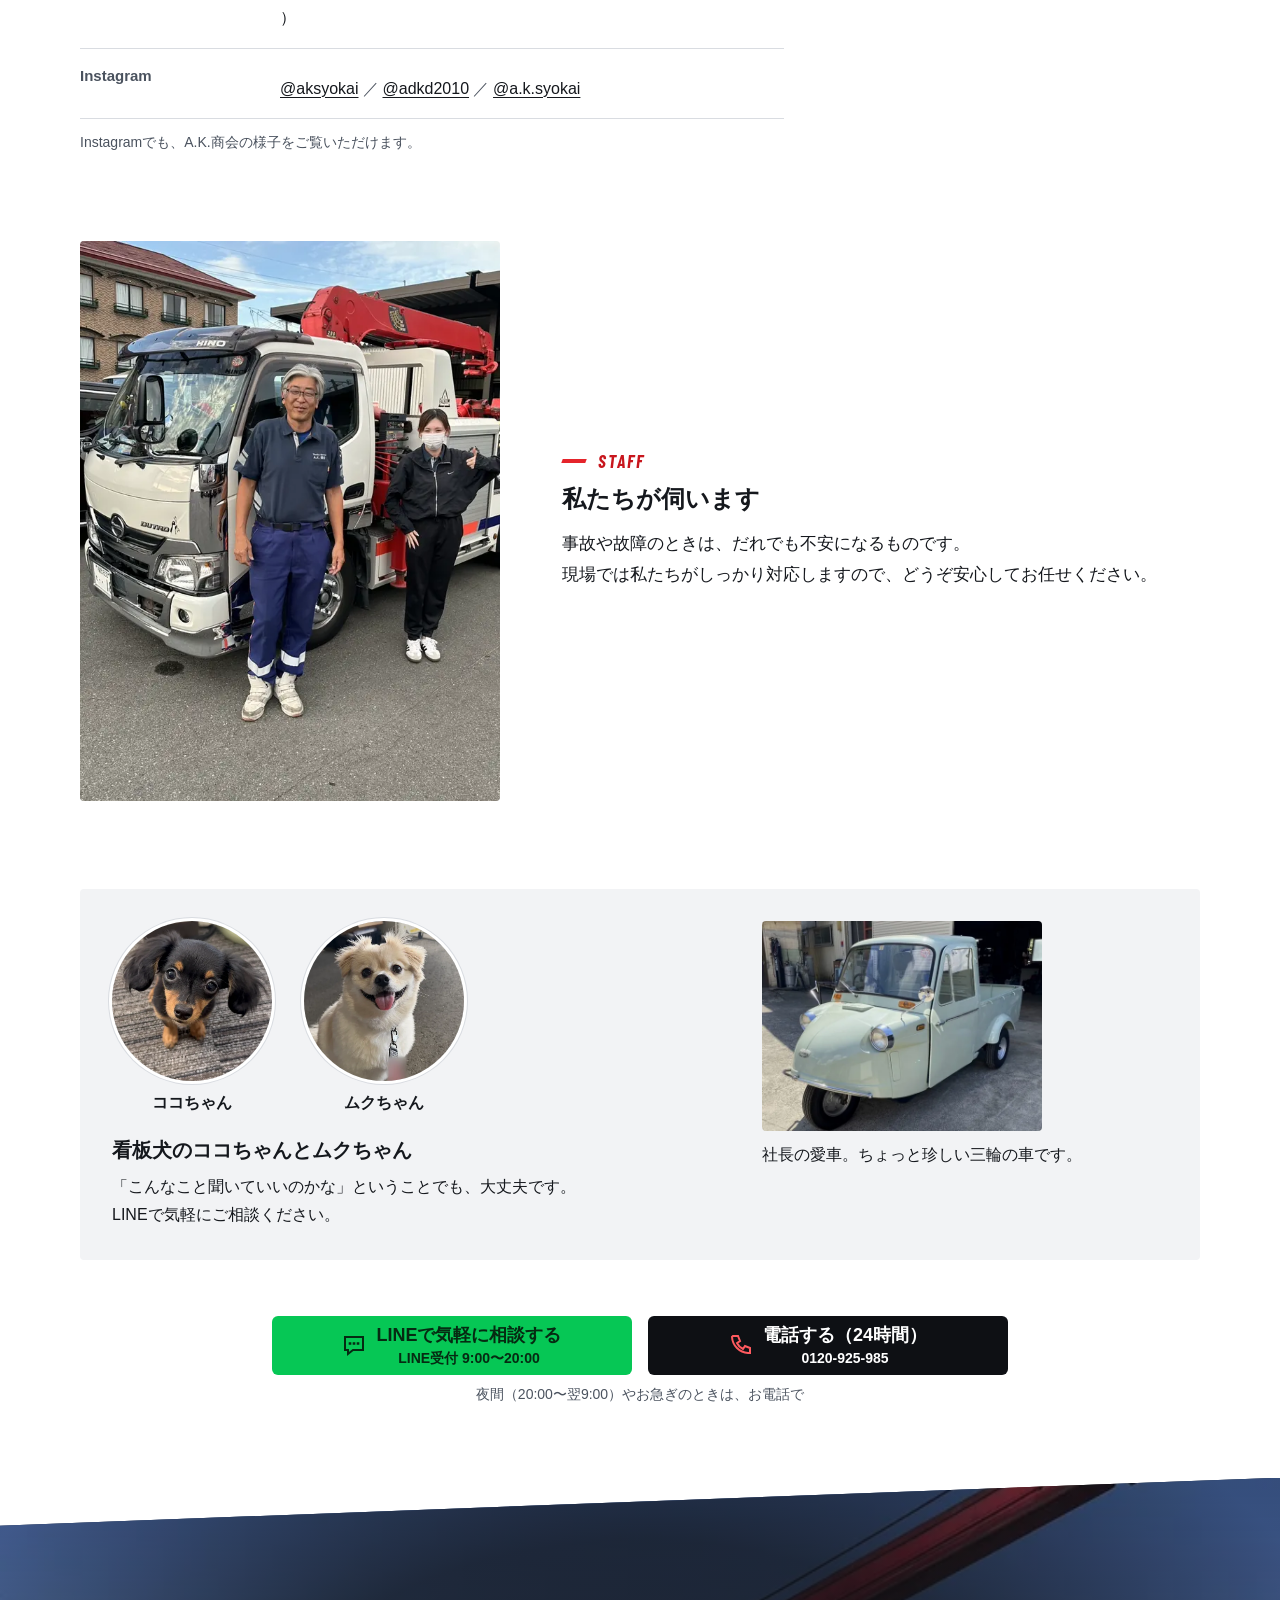
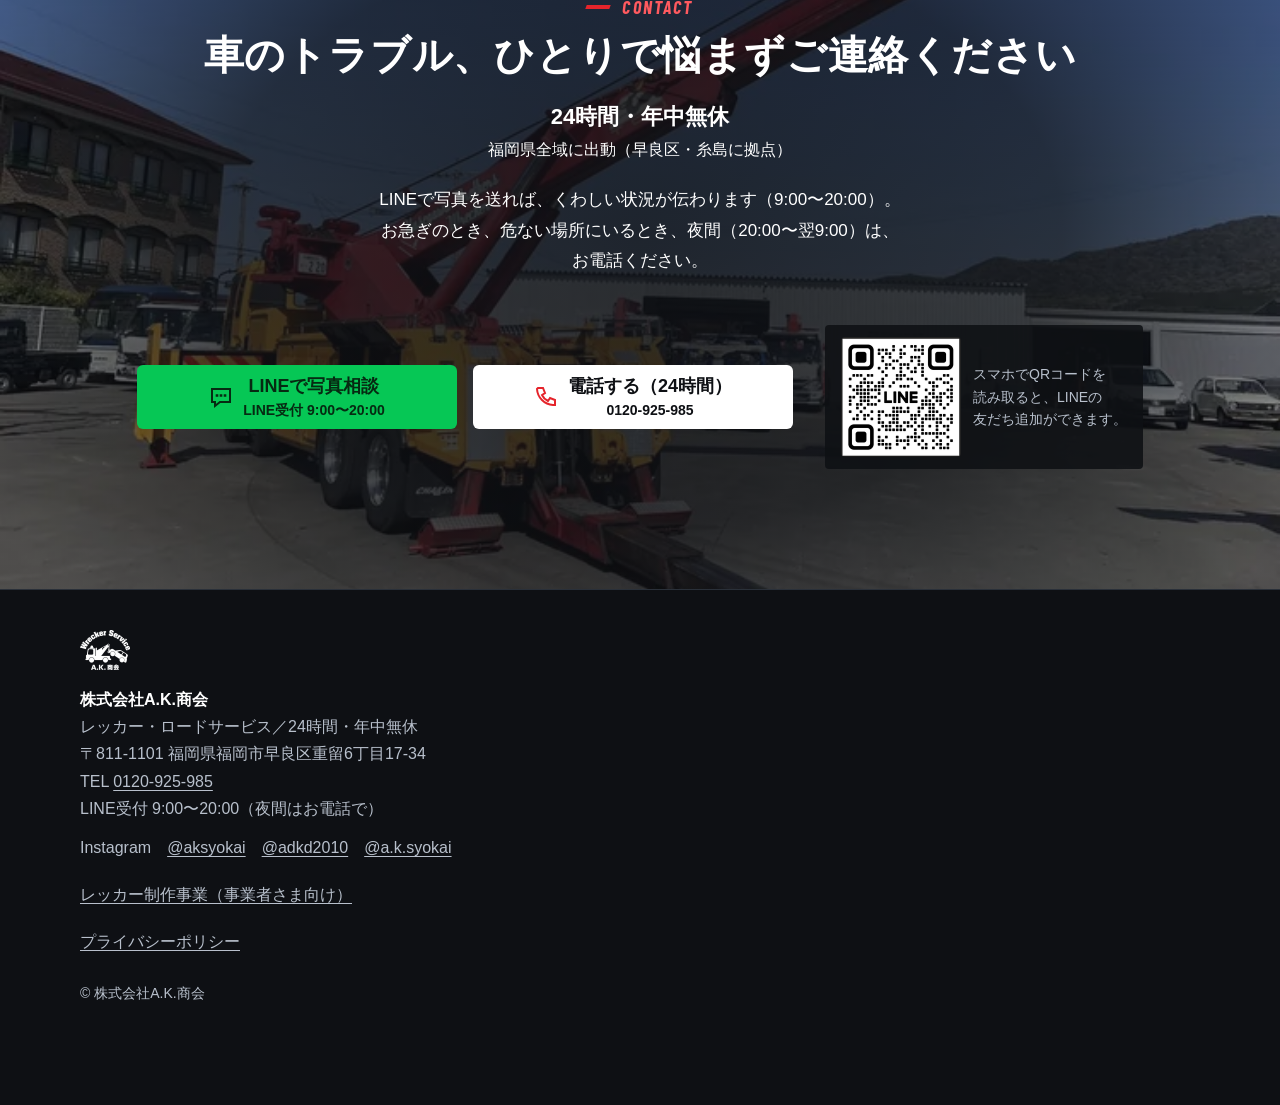
==== commit 1f37970a: "看板犬の欄を2匹に（ムクちゃんを追加） Co-Authored-By: Claude Opus 5.5 <noreply@anthropic.com>" ====
--- a/index.html
+++ b/index.html
@@ -622,14 +622,16 @@
     </div>
 
     <div class="friendly">
-      <div class="friendly__item friendly__item--coco">
-        <img class="friendly__coco" src="images/coco.webp" width="600" height="600" alt="看板犬のココちゃん" loading="lazy">
-        <div>
-          <h3 class="h3">看板犬のココちゃんです</h3>
-          <p>車のトラブルは、だれでも不安になるもの。<br>小さなことでも、気軽にご相談ください。</p>
-          
-          
-        </div>
+      
+      <div class="friendly__item friendly__item--dogs">
+        <ul class="dogs">
+          <li class="dogs__item"><img class="dogs__photo" src="images/coco.webp" width="600" height="600" alt="看板犬のココちゃん" loading="lazy"><p class="dogs__name">ココちゃん</p></li>
+          <li class="dogs__item"><img class="dogs__photo" src="images/muku.webp" width="600" height="600" alt="看板犬のムクちゃん" loading="lazy"><p class="dogs__name">ムクちゃん</p></li>
+        </ul>
+        <h3 class="h3">看板犬の<span class="nw">ココちゃんとムクちゃん</span></h3>
+        <p><span class="nw">「こんなこと聞いていいのかな」</span><span class="nw">ということでも、</span>大丈夫です。<br>LINEで気軽にご相談ください。</p>
+        
+        
       </div>
       <figure class="friendly__item friendly__item--car">
         <img class="friendly__car" src="images/company-oldcar.webp" width="600" height="450" alt="社長の愛車の三輪の車" loading="lazy">
--- a/css/style.css
+++ b/css/style.css
@@ -920,16 +920,32 @@
   gap: 20px;
 }
 .friendly__item { display: flex; gap: 16px; align-items: flex-start; }
-.friendly__coco { flex: none; width: 120px; height: 120px; border-radius: 50%; object-fit: cover; }
 .friendly__car { flex: none; width: 120px; height: 120px; border-radius: 4px; object-fit: cover; }
 .friendly .h3 { font-size: 18px; }
 .friendly p { margin-top: 8px; font-size: 16px; line-height: 1.7; }
 .friendly figcaption { font-size: 16px; line-height: 1.7; align-self: center; }
+/* 看板犬2匹（design.md 6-11）：同じ大きさの円を横に並べ、名前は円の下。見出し・本文は2匹で1つ */
+.friendly__item--dogs { display: block; }
+.dogs { display: flex; justify-content: center; gap: 24px; }
+.dogs__item { text-align: center; }
+.dogs__photo {
+  display: block;
+  width: 132px; height: 132px;
+  border-radius: 50%;
+  object-fit: cover;
+  box-shadow: 0 0 0 3px #FFFFFF, 0 0 0 4px #D9DCE1; /* 白い毛が地に溶けないよう、白いふち＋細い線 */
+}
+.dogs__name { margin-top: 8px; font-size: 16px; font-weight: 700; line-height: 1.5; color: #15181D; }
+.friendly .dogs__name { margin-top: 8px; }
+.friendly__item--dogs .h3 { margin-top: 16px; text-align: center; }
+.dogs__item { flex: none; }
+@media (max-width: 359px) {
+  /* 320px：枠の内側は 240px なので、円 110px×2＋すき間 20px（design.md の 120px だと入らない） */
+  .dogs { gap: 20px; }
+  .dogs__photo { width: 110px; height: 110px; }
+}
 @media (max-width: 1023px) {
-  /* スマホ・タブレット（design.md 7-3 P6）：ココちゃんは200pxの円を中央に→見出し（中央）→本文。愛車は枠の幅いっぱいの4:3、キャプションは下 */
-  .friendly__item--coco { flex-direction: column; align-items: stretch; }
-  .friendly__coco { width: 200px; height: 200px; margin: 0 auto; }
-  .friendly__item--coco .h3 { text-align: center; margin-top: 4px; }
+  /* スマホ・タブレット（design.md 7-3 P6）：愛車は枠の幅いっぱいの4:3、キャプションは下 */
   .friendly__item--car { flex-direction: column; align-items: stretch; gap: 10px; }
   .friendly__car { width: 100%; height: auto; aspect-ratio: 4 / 3; }
   .friendly figcaption { align-self: auto; }
@@ -946,11 +962,13 @@
   .staff { display: grid; grid-template-columns: 40fr 60fr; gap: 56px; align-items: center; margin-top: 88px; }
   .staff__body { margin-top: 0; }
   .friendly { grid-template-columns: 60fr 40fr; padding: 32px; gap: 40px; margin-top: 88px; }
-  .friendly__coco { width: 200px; height: 200px; }
   .friendly__item--car { flex-direction: column; gap: 10px; }
   .friendly__car { width: 280px; height: auto; aspect-ratio: 4 / 3; }
   .friendly figcaption { align-self: auto; }
   .friendly .h3 { font-size: 20px; }
+  .dogs { justify-content: flex-start; gap: 32px; }
+  .dogs__photo { width: 160px; height: 160px; }
+  .friendly__item--dogs .h3 { margin-top: 20px; text-align: left; }
 }
 
 /* ---------- 17. 最後のCTA ---------- */
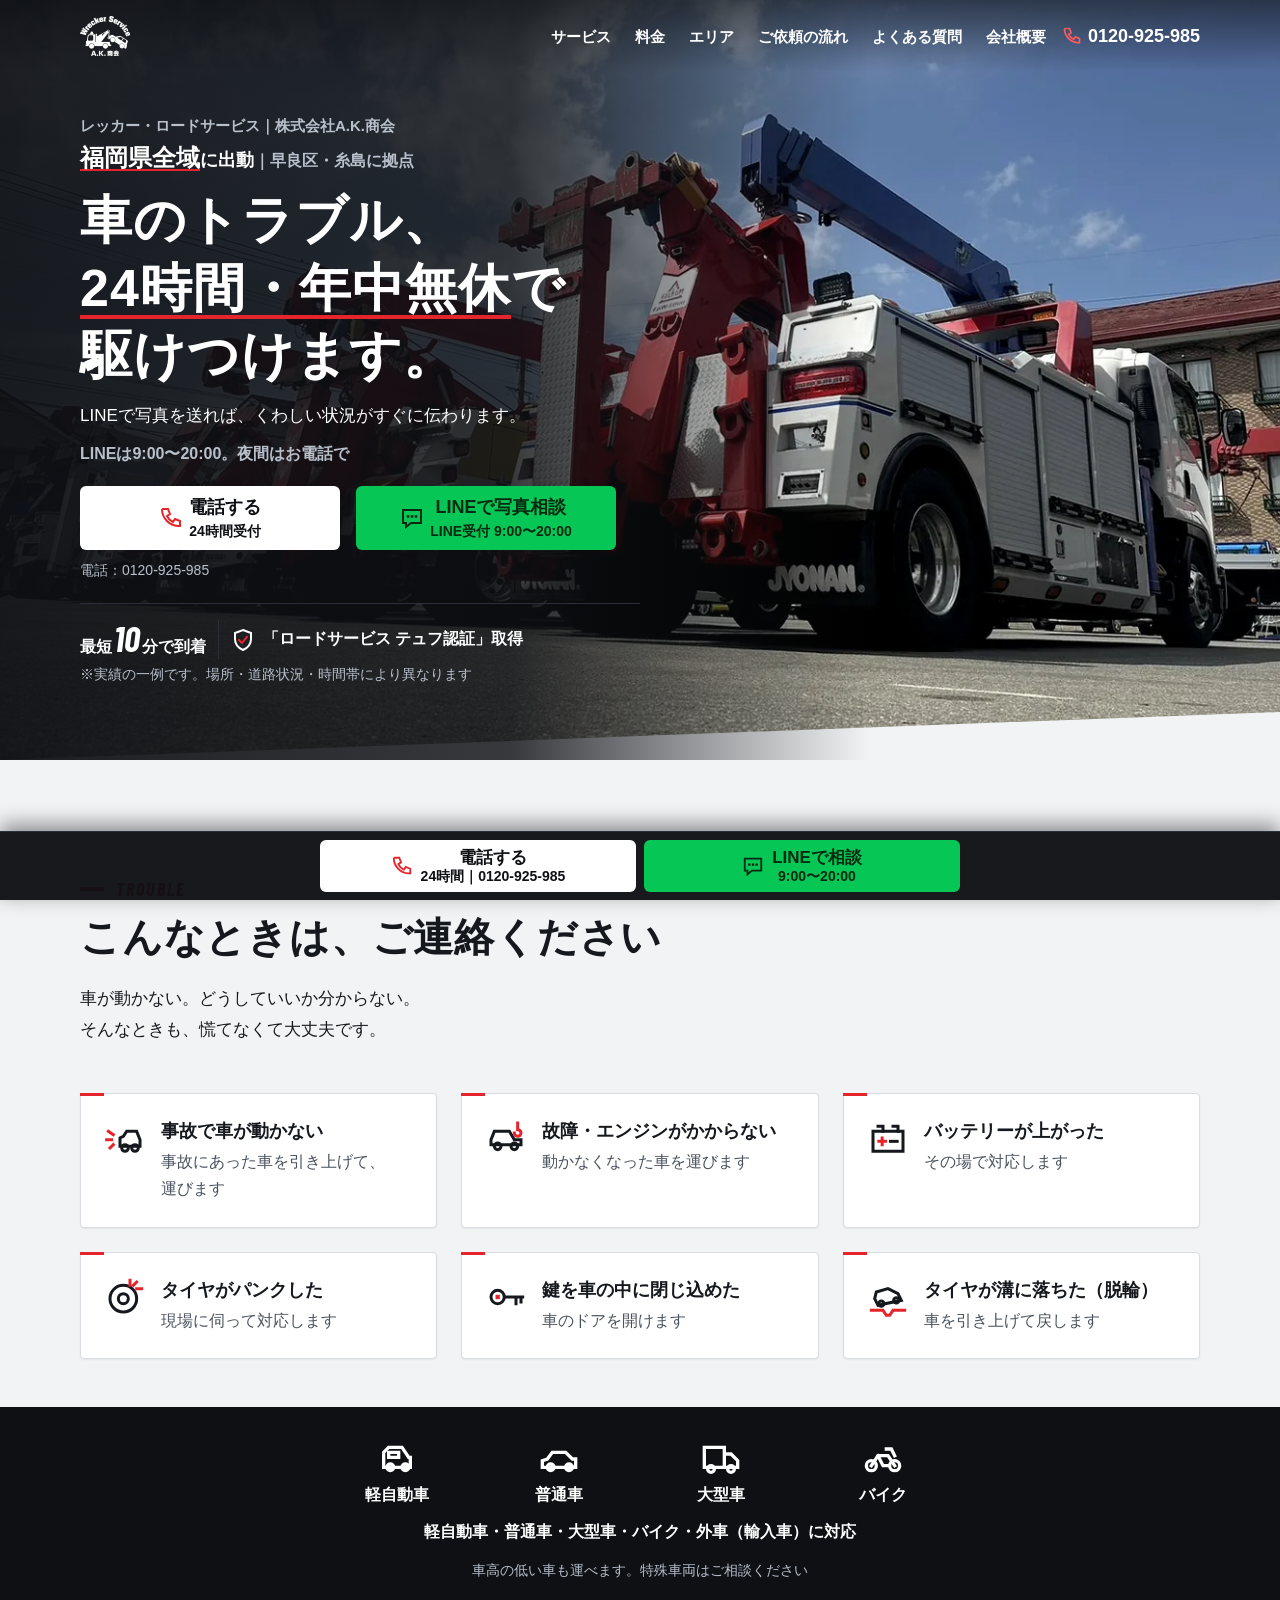
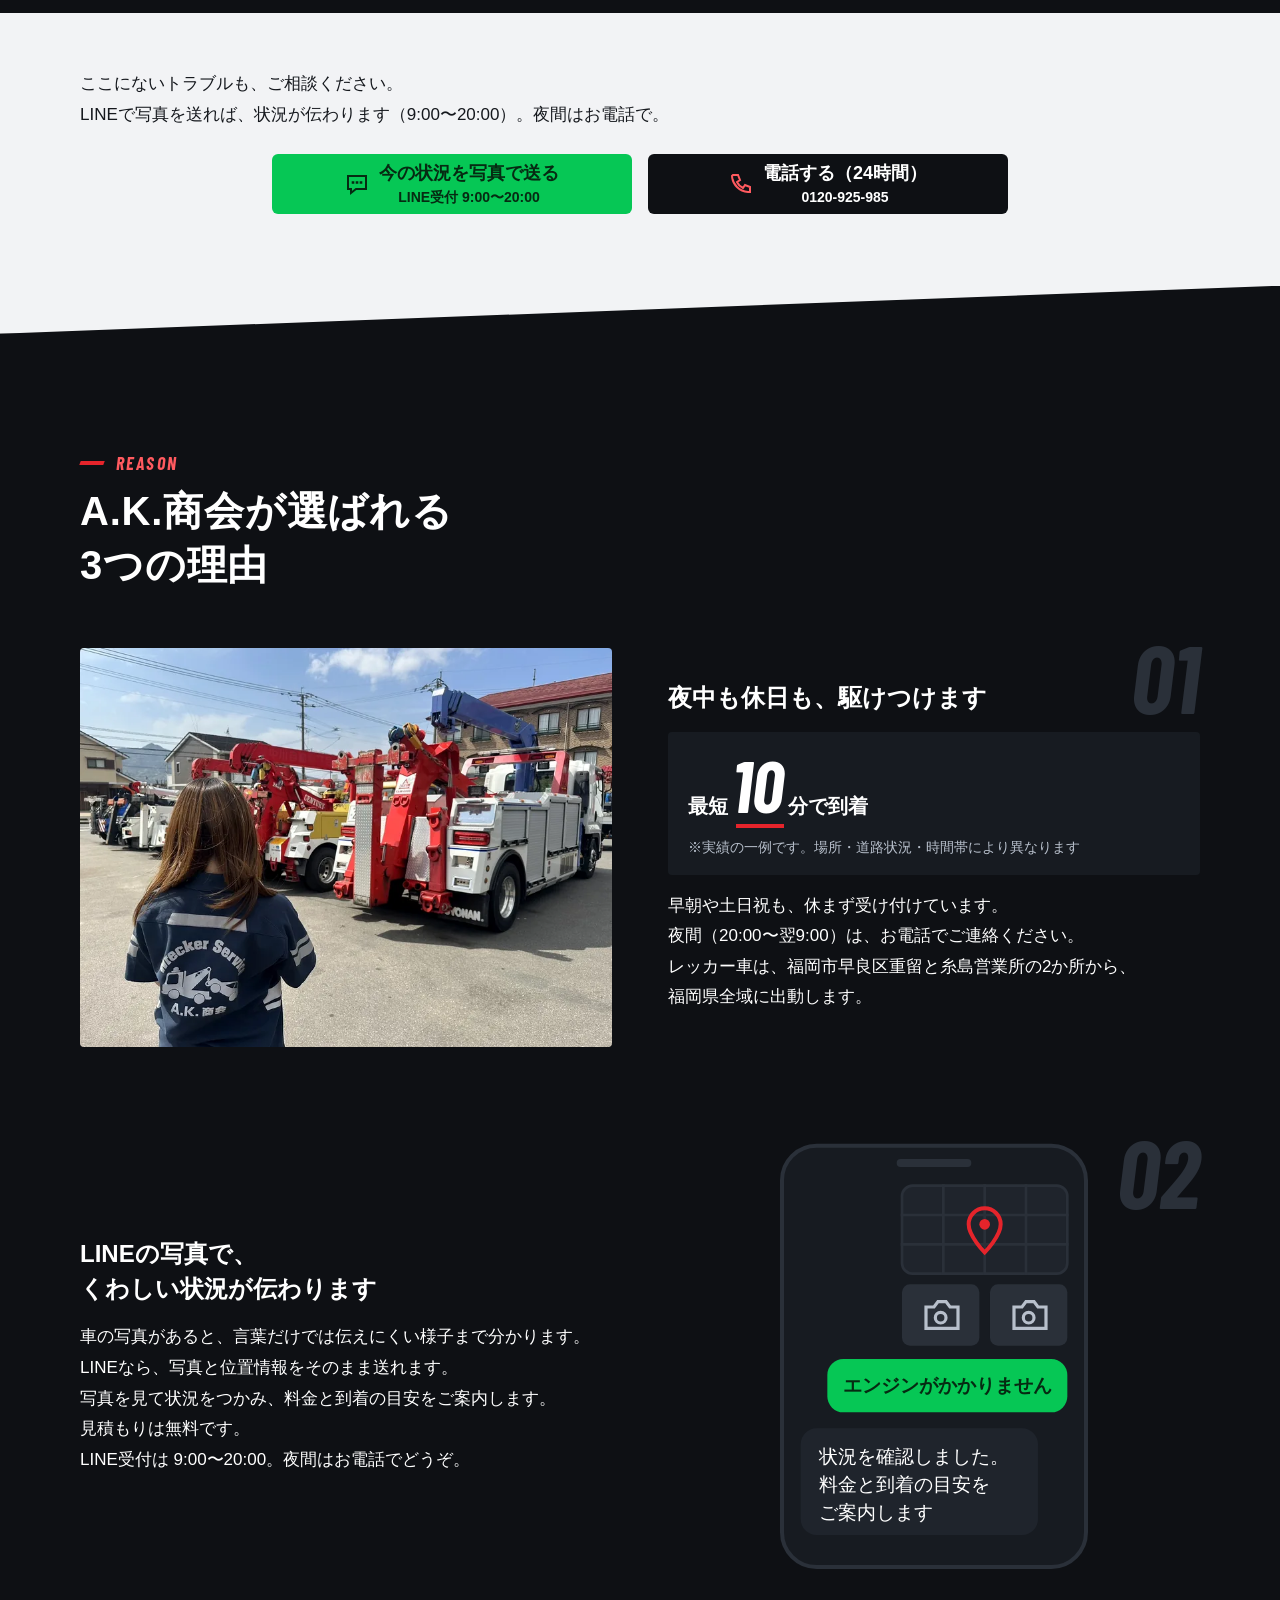
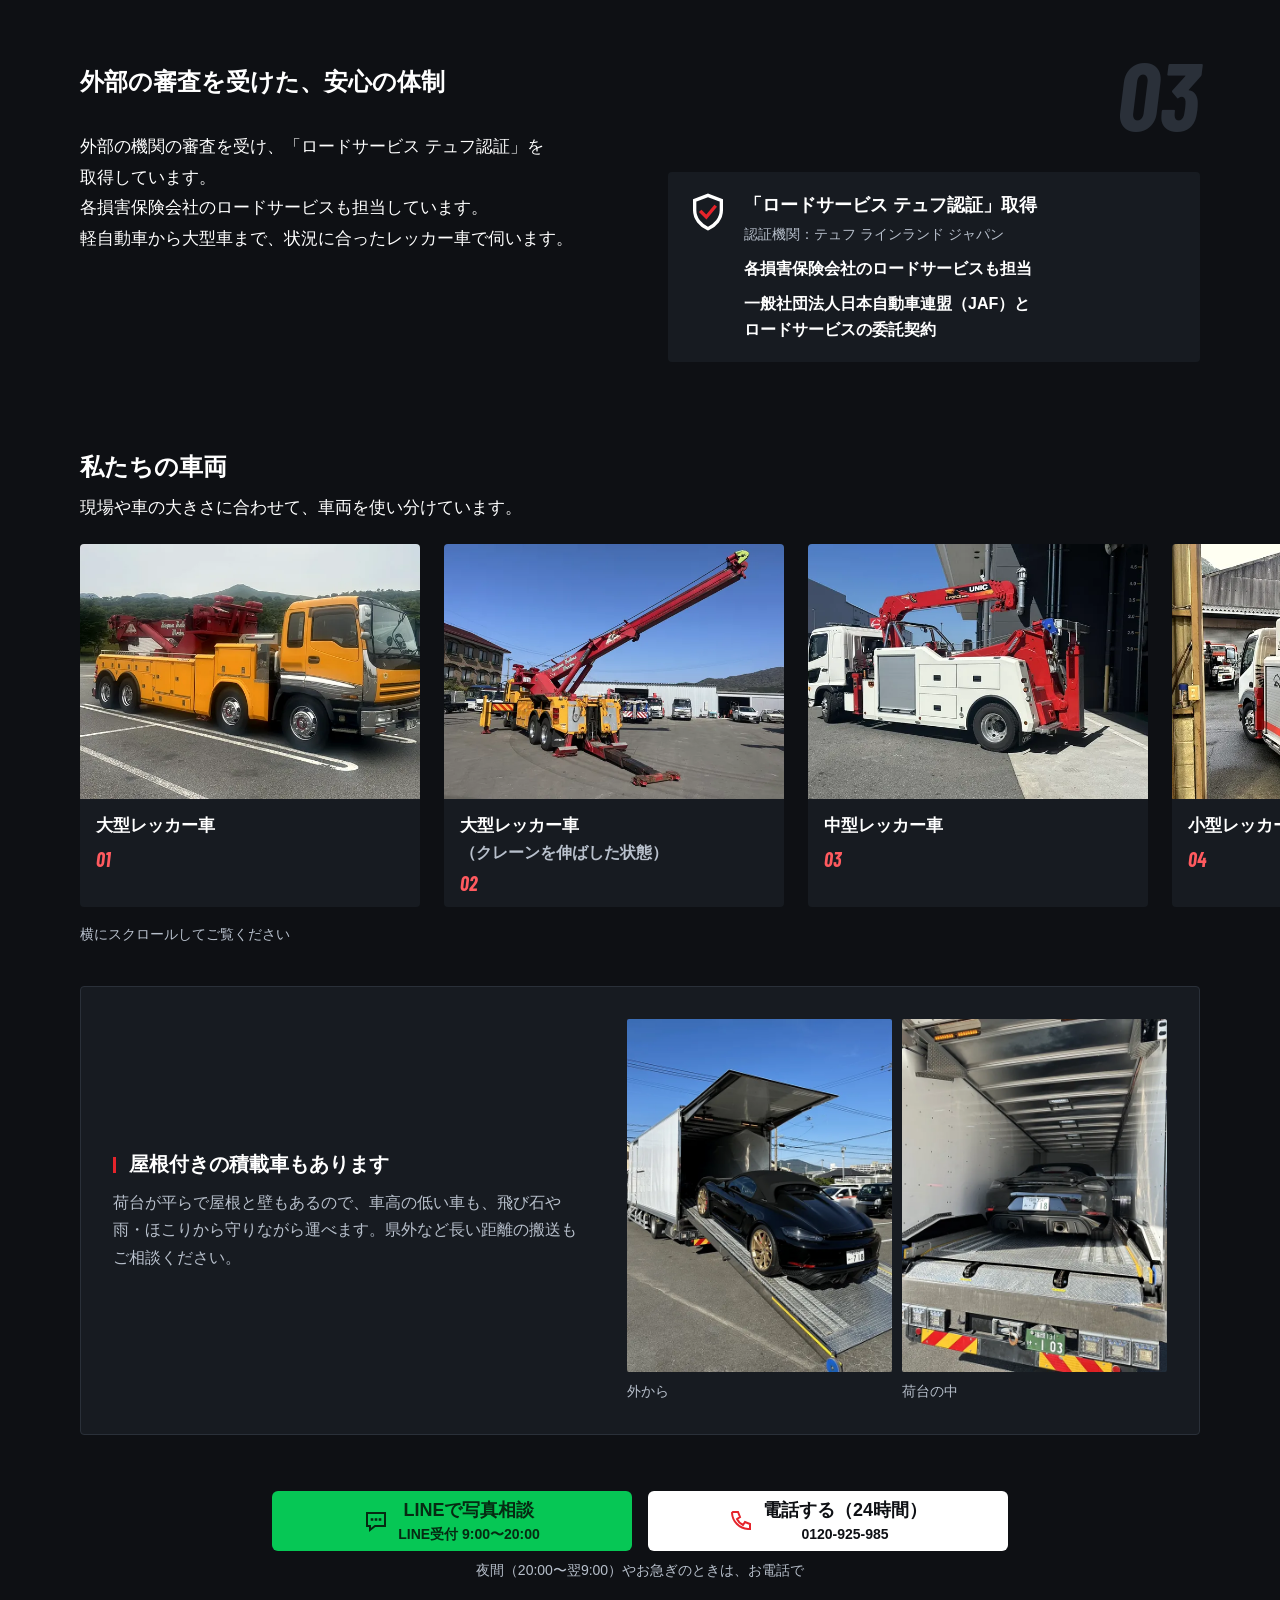
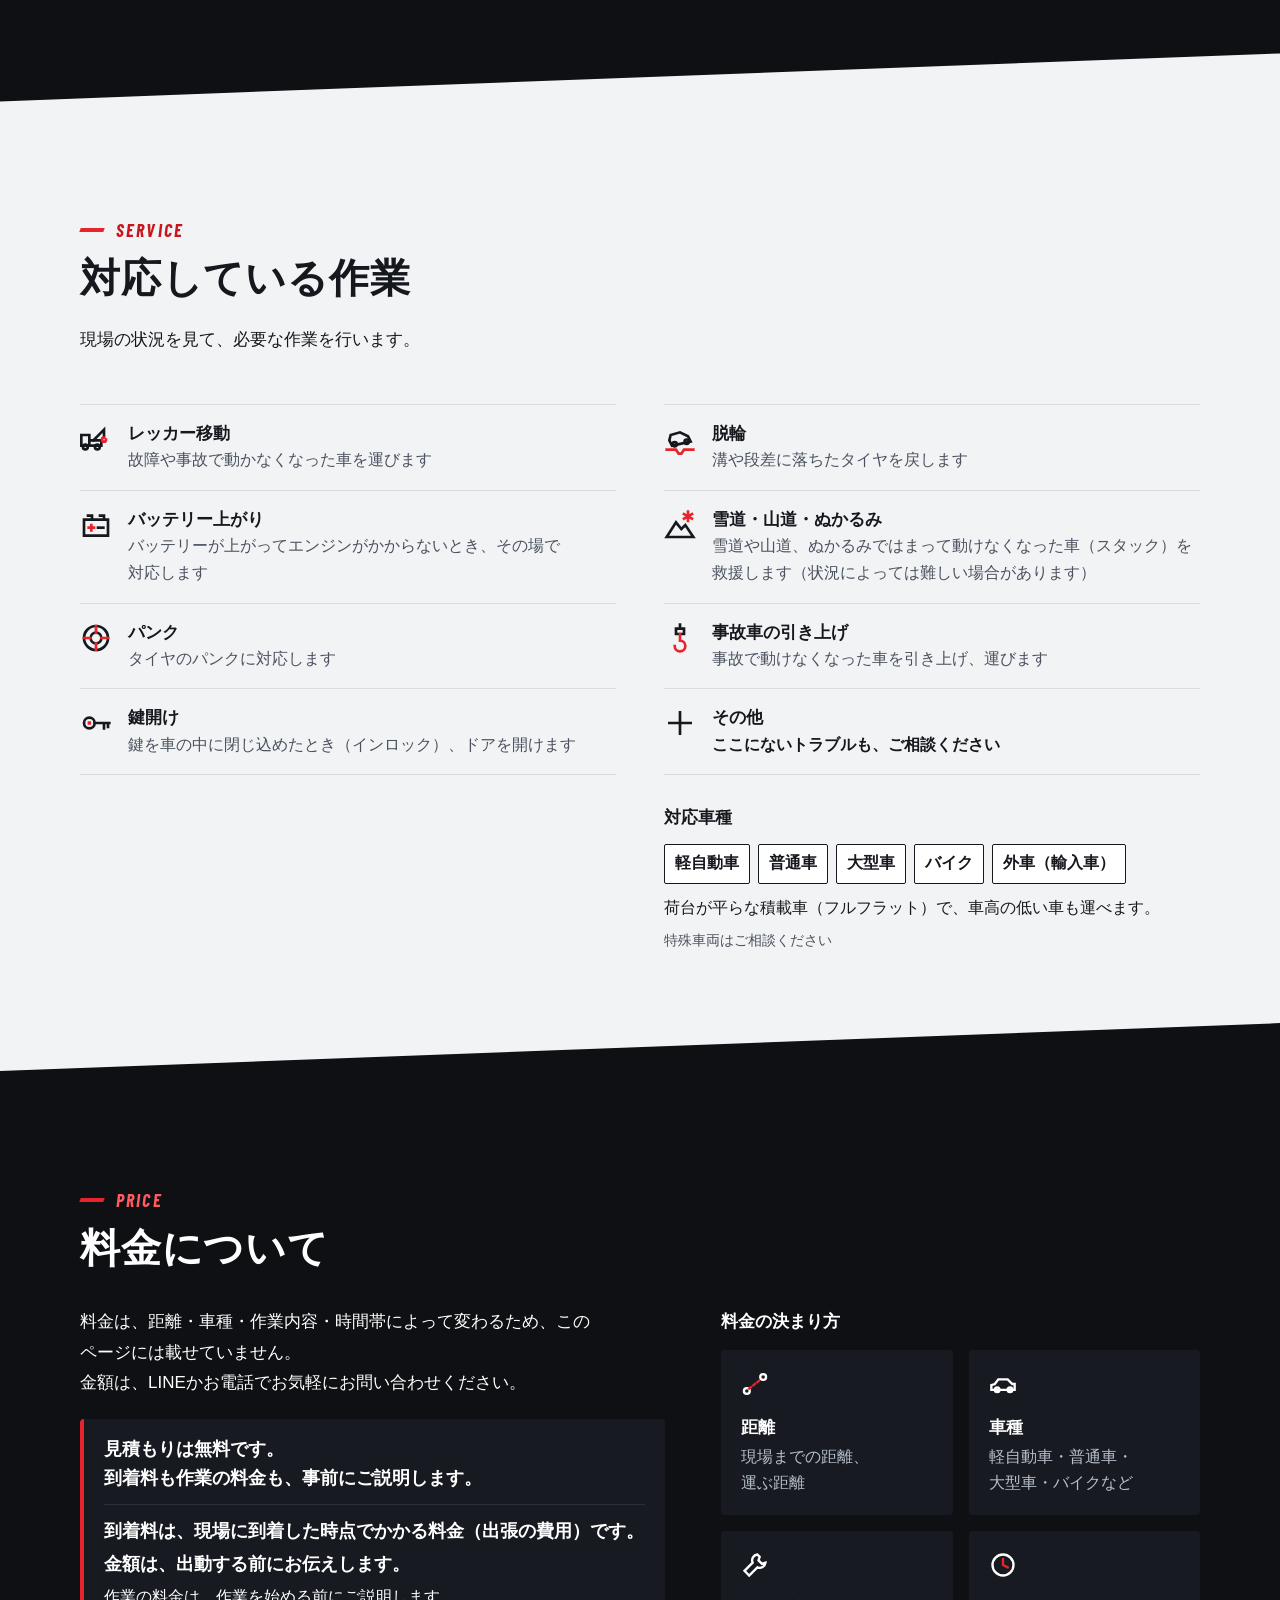
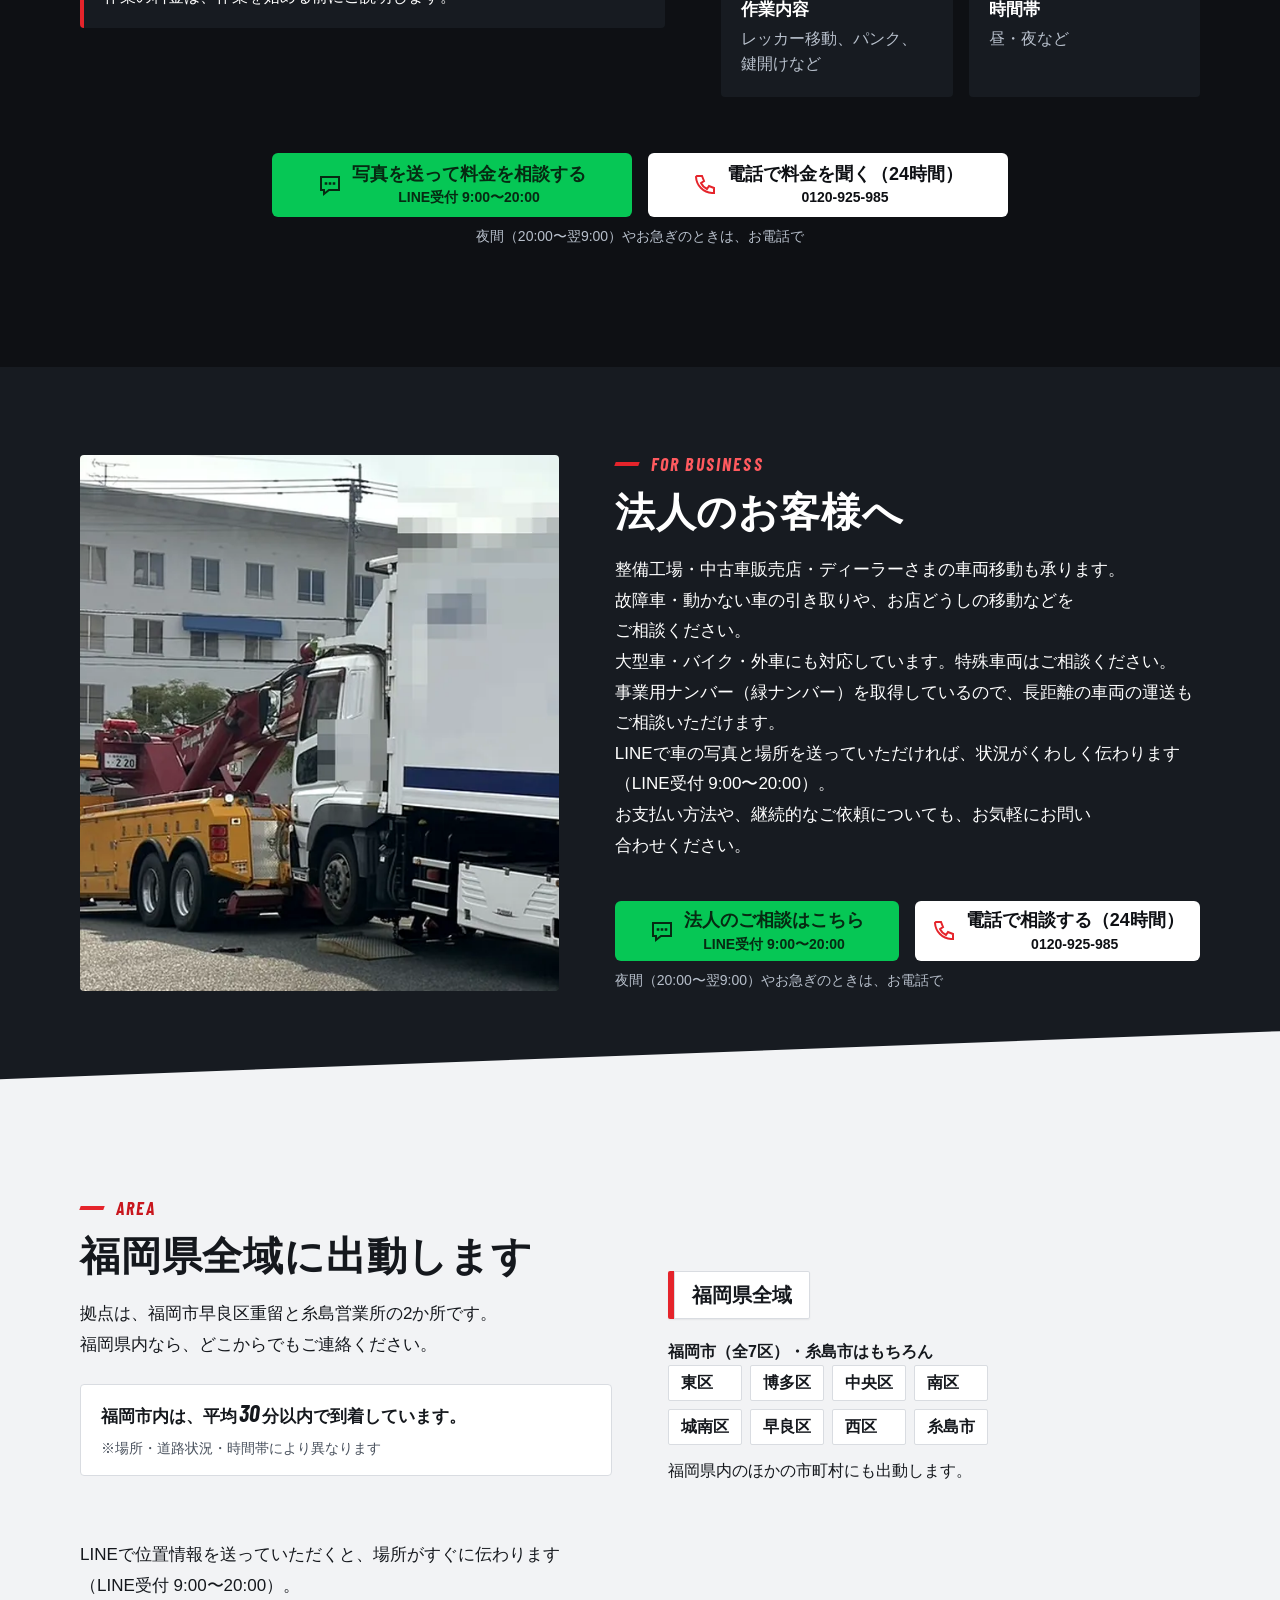
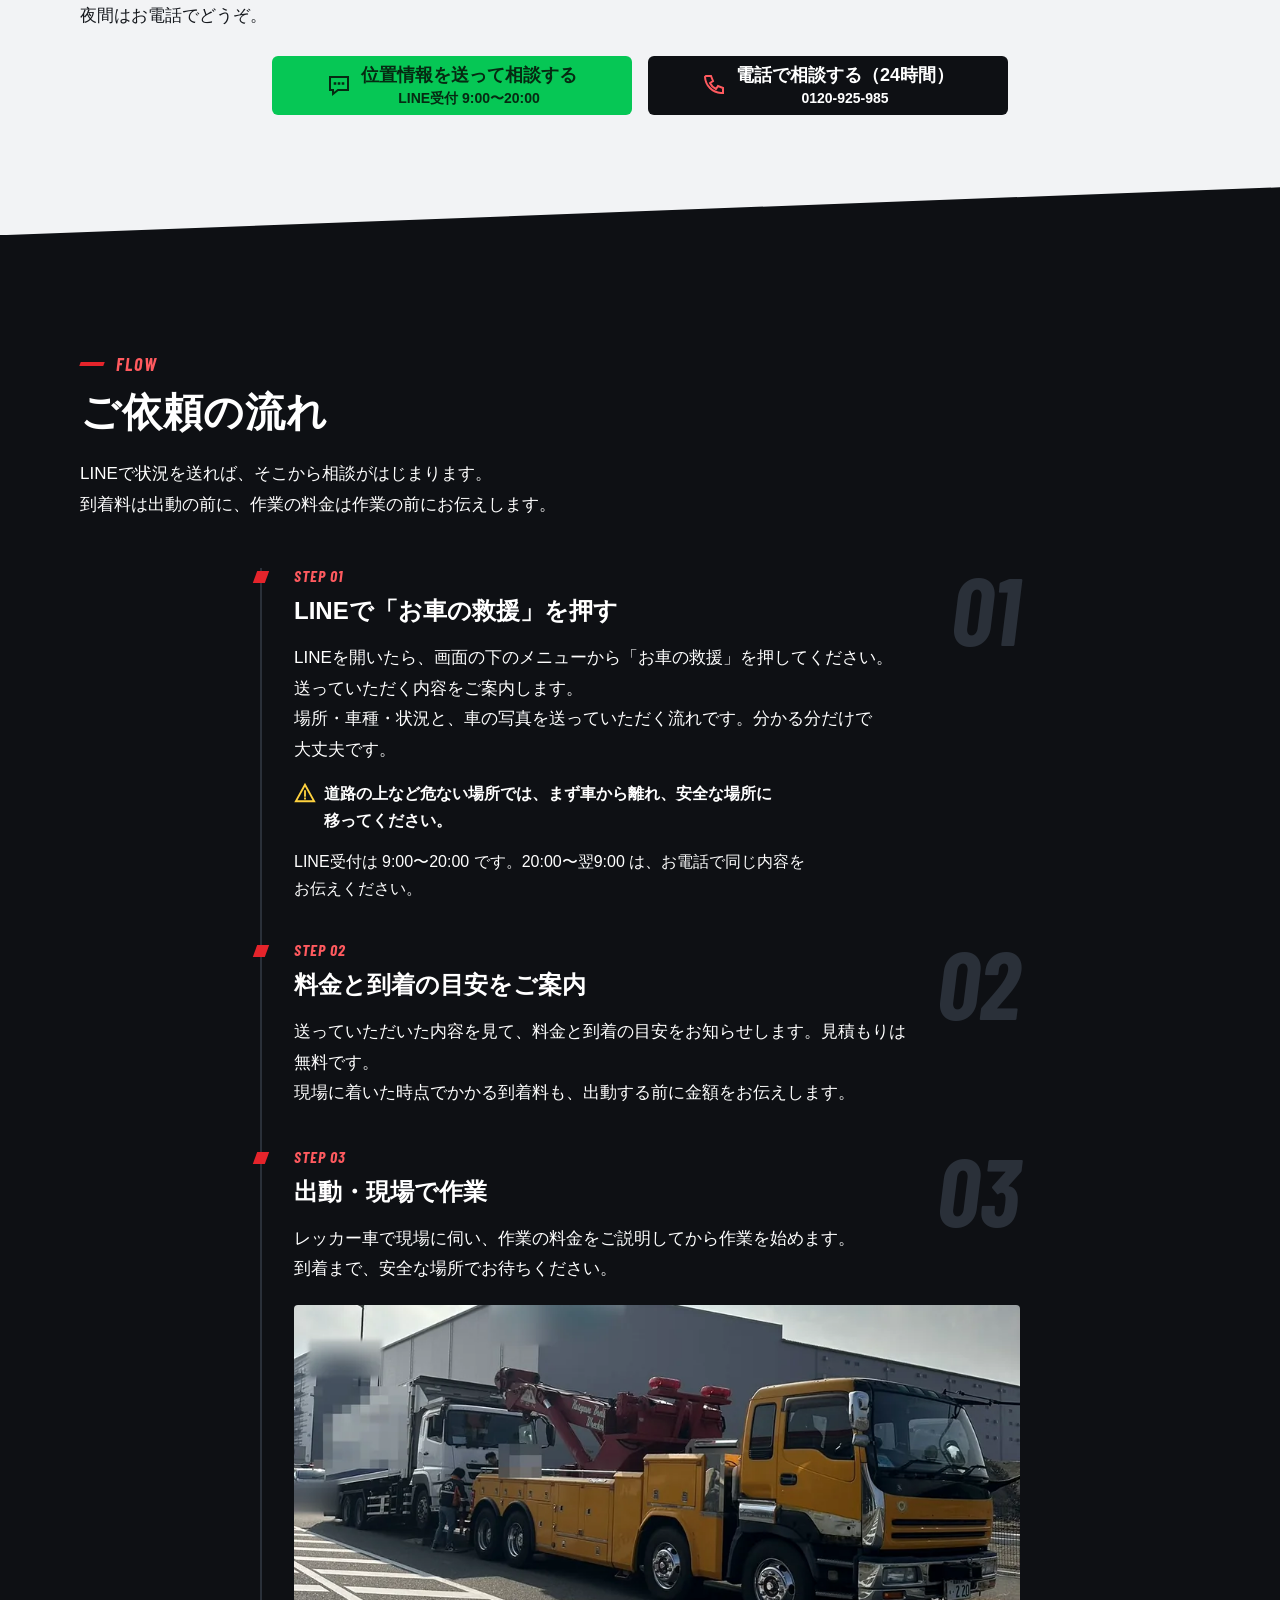
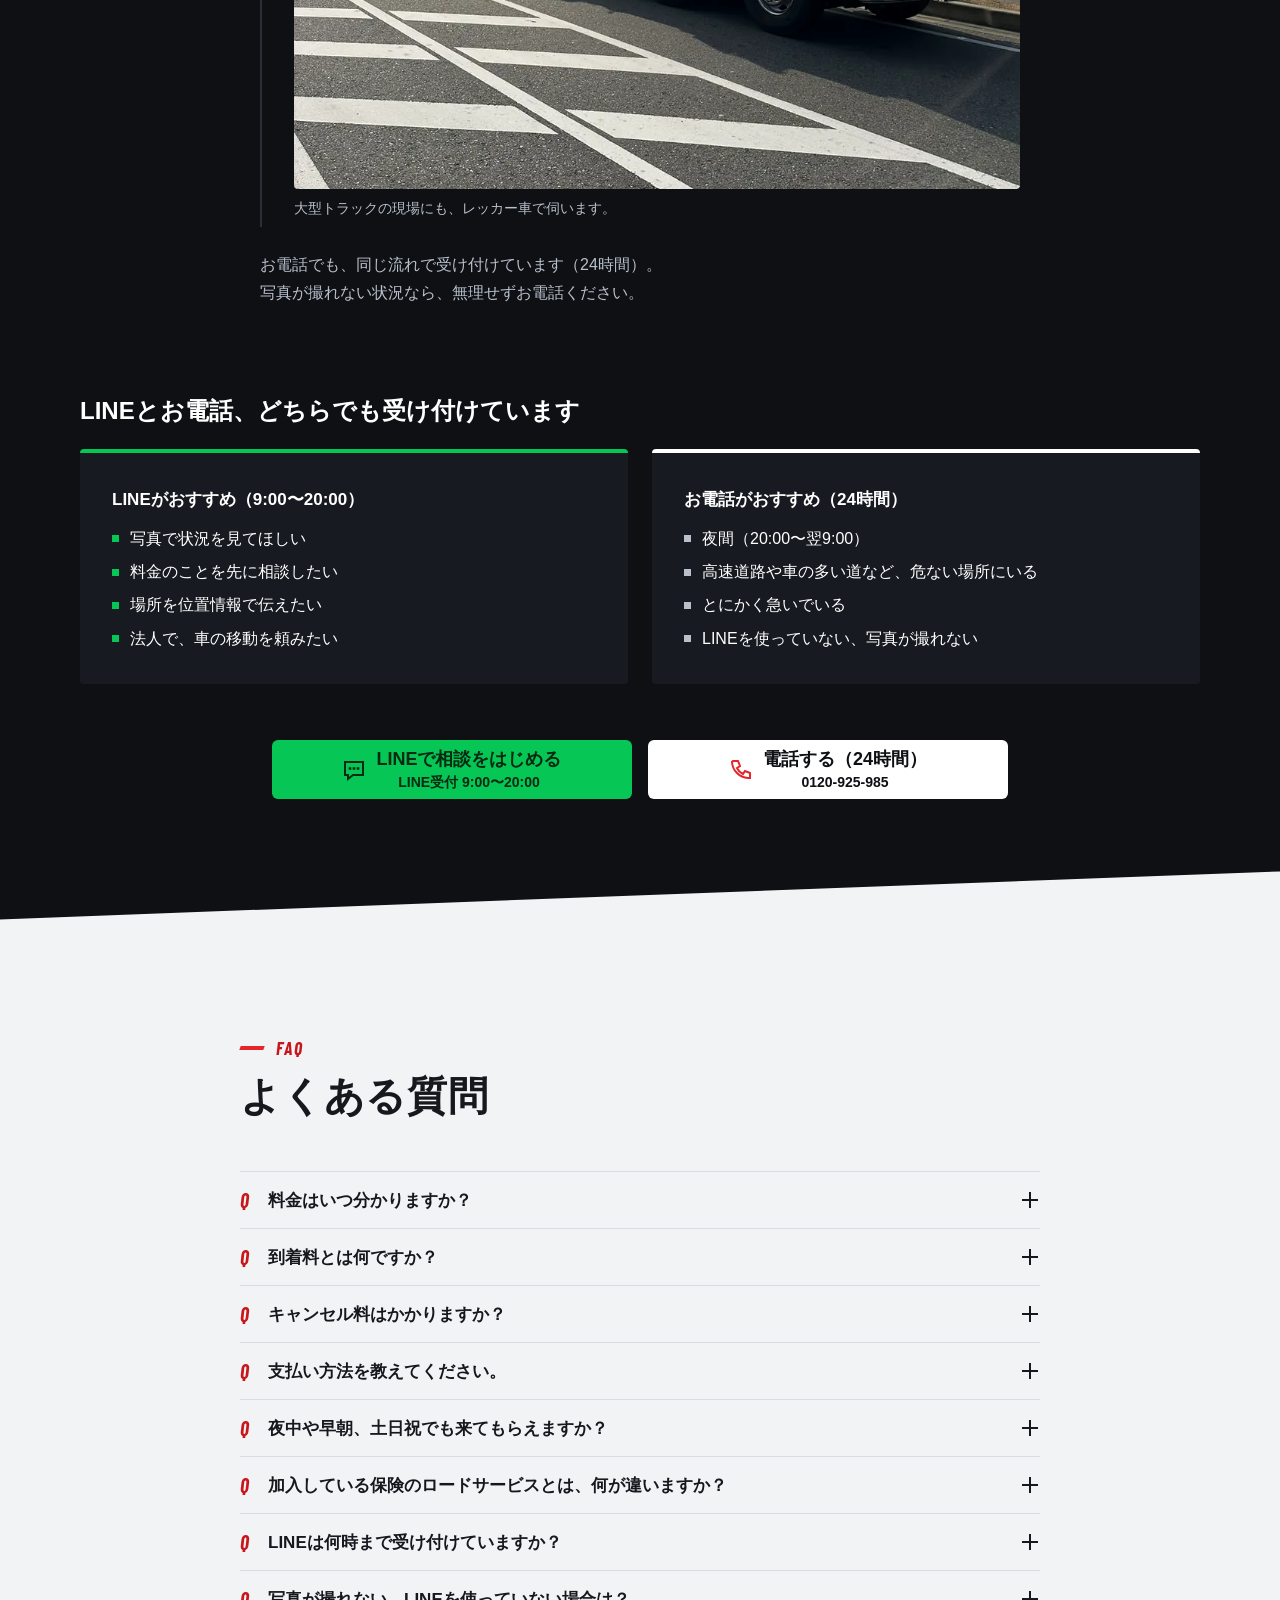
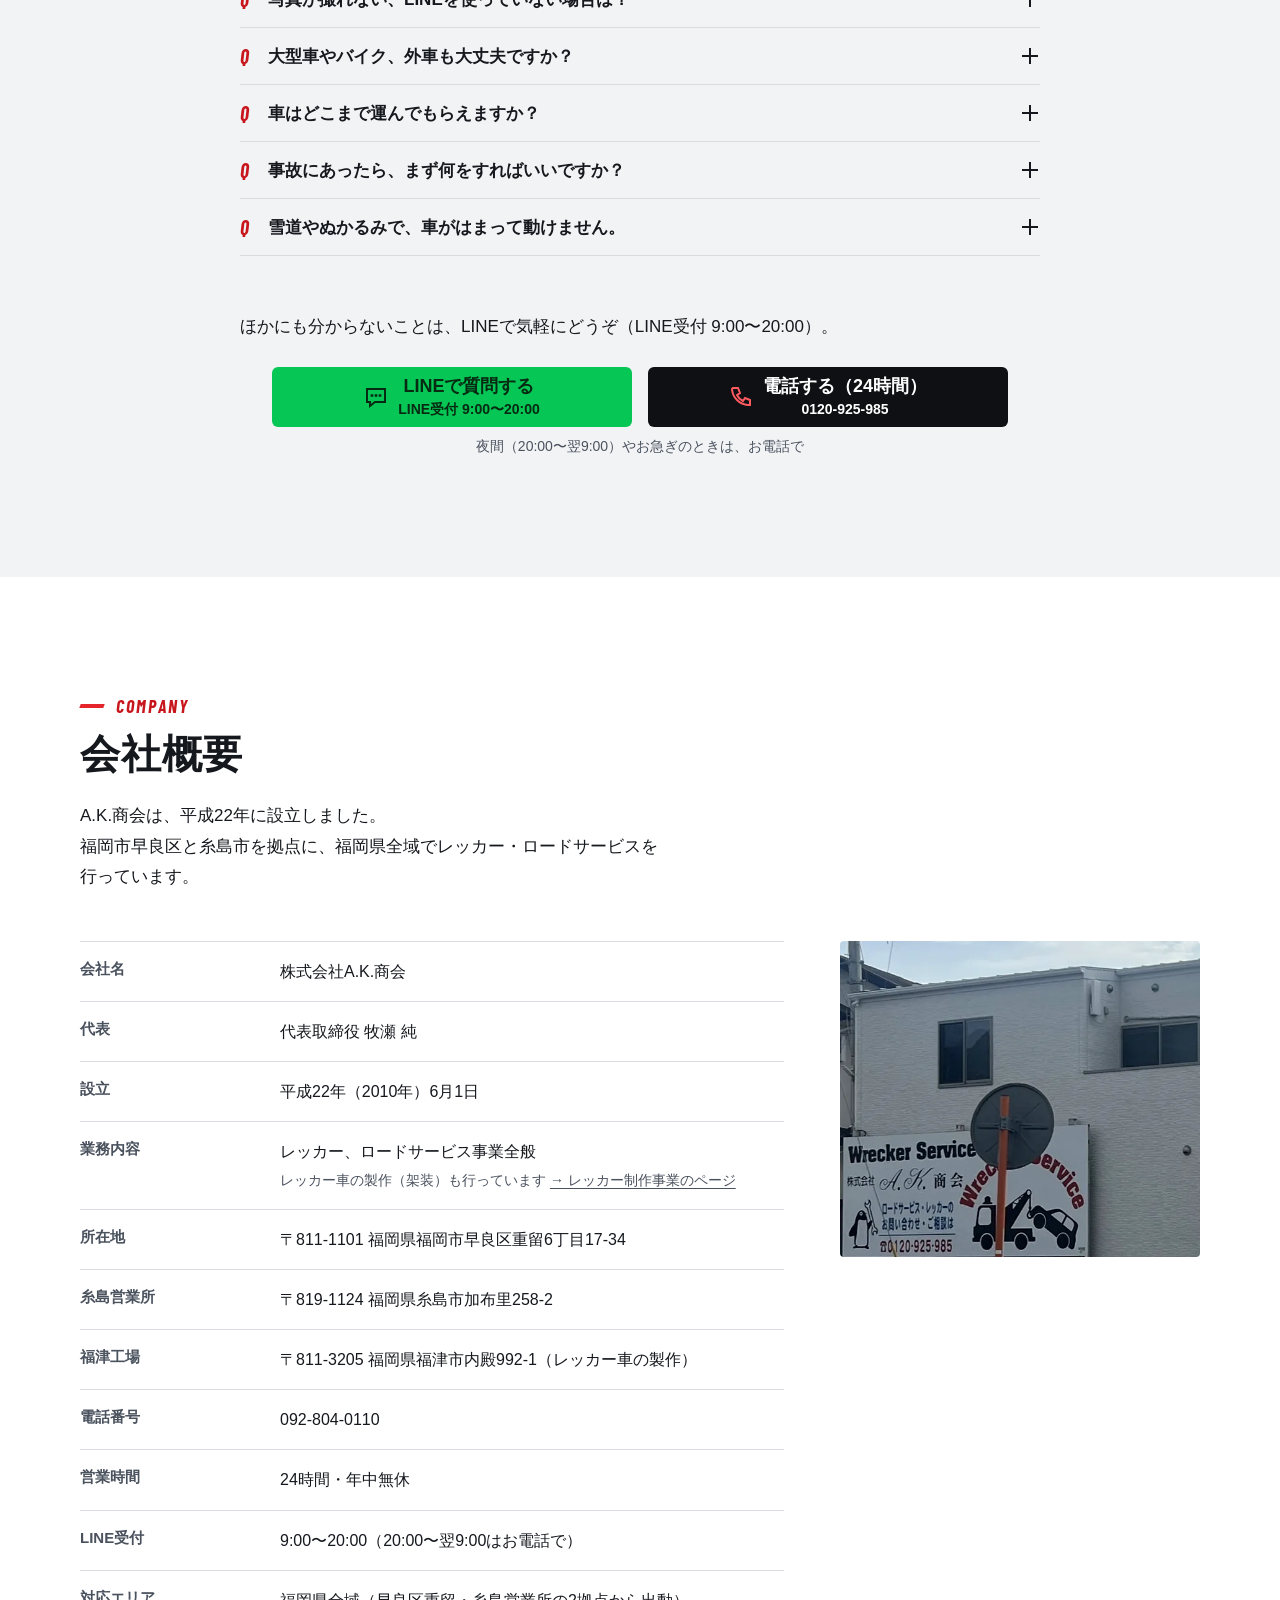
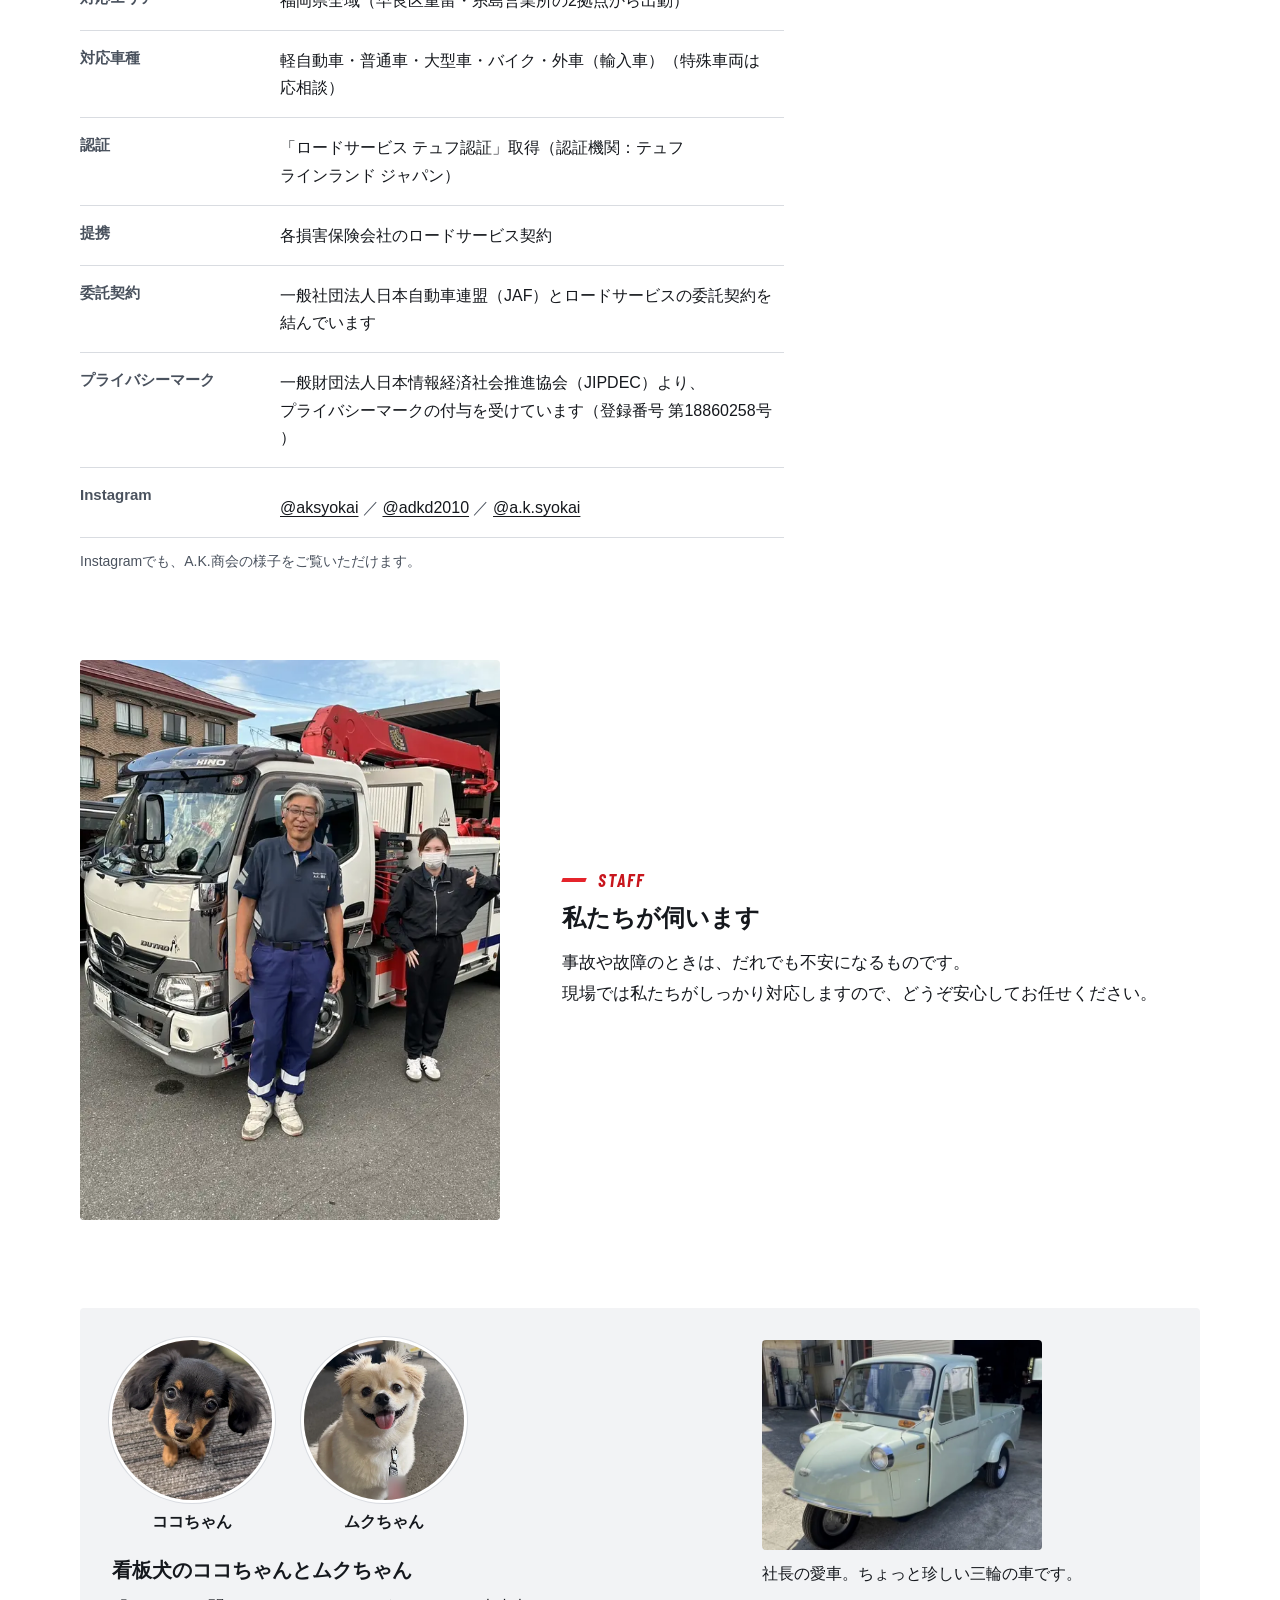
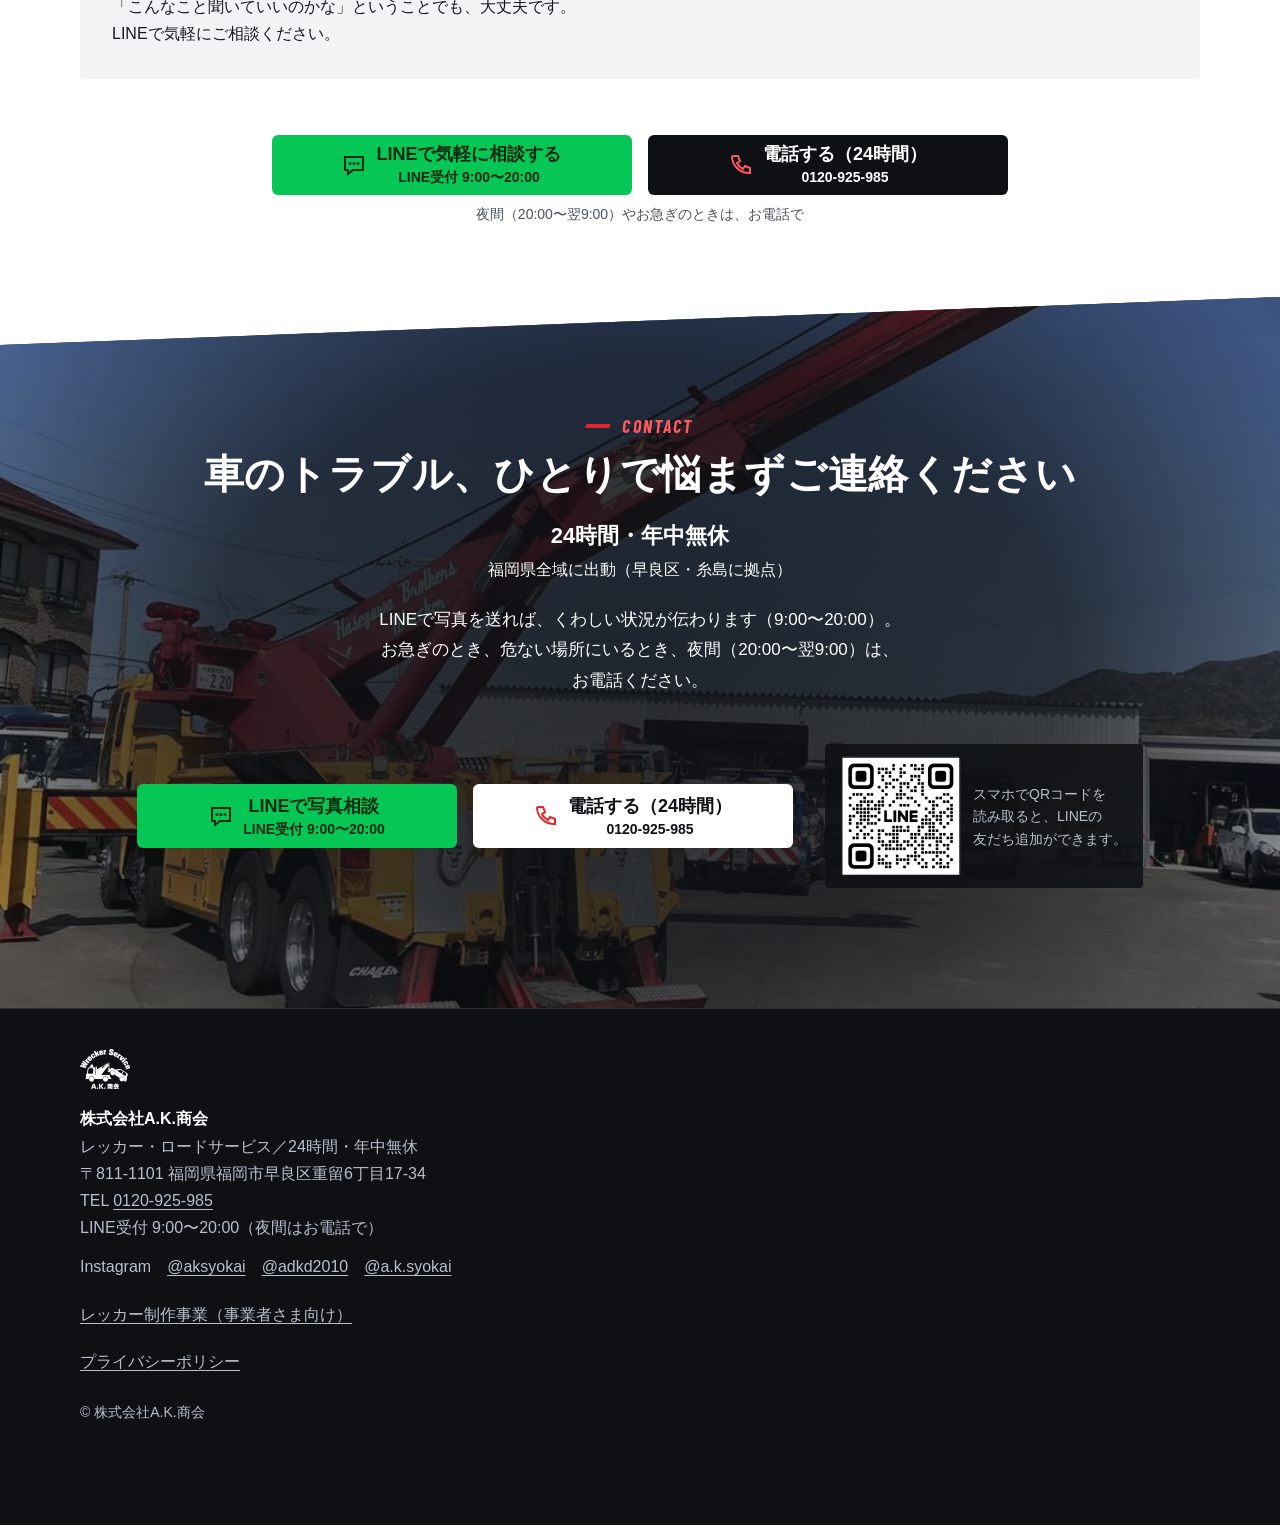
==== commit d57bfee6: "箱付き積載車を追加（LP 紹介枠・FAQ、制作ページ TYPE 04）、DETAIL の説明を修正 Co-Authored-By: Claude Opus 5.5 <noreply@anthropic" ====
--- a/index.html
+++ b/index.html
@@ -315,7 +315,16 @@
   <div class="wrap">
     <p class="note scroller__hint"><span class="sp-only">横にスワイプしてご覧ください →</span><span class="pc-only">横にスクロールしてご覧ください</span></p>
     
-    <p class="fleet__more">荷台が平らな積載車（フルフラット）もあり、車高の低いスポーツカーなども運べます。</p>
+    <div class="boxcar">
+      <div class="boxcar__body">
+        <h3 class="boxcar__title">屋根付きの積載車もあります</h3>
+        <p class="boxcar__text">荷台が平らで屋根と壁もあるので、車高の低い車も、飛び石や雨・ほこりから守りながら運べます。県外など長い距離の搬送もご相談ください。</p>
+      </div>
+      <ul class="boxcar__photos">
+        <li><figure><img src="images/boxcar-out.webp" width="600" height="800" alt="屋根と壁のある荷台の扉を開け、スロープに黒いスポーツカーを載せた、A.K.商会の積載車" loading="lazy"><figcaption class="note">外から</figcaption></figure></li>
+        <li><figure><img src="images/boxcar-in.webp" width="600" height="800" alt="屋根と壁のある荷台の中に、黒いスポーツカーが収まっている様子" loading="lazy"><figcaption class="note">荷台の中</figcaption></figure></li>
+      </ul>
+    </div>
 
     <div class="cta-set">
       <a class="btn btn--line" href="https://lin.ee/WwdLHQL" data-cta="line" data-pos="reason"><svg class="btn__i" aria-hidden="true"><use href="#i-line"/></svg><span class="btn__txt"><span class="btn__main">LINEで写真相談</span><span class="btn__sub">LINE受付 9:00〜20:00</span></span></a>
@@ -558,7 +567,7 @@
       <details class="qa"><summary><span class="qa__q en-num">Q</span><span class="qa__text">大型車やバイク、外車も大丈夫ですか？</span><span class="qa__toggle" aria-hidden="true"></span></summary>
         <div class="qa__a"><span class="qa__mark en-num" aria-hidden="true">A</span><p>はい、対応しています。車高の低いスポーツカーなども、荷台が平らな積載車（フルフラット）で運べます。特殊車両はご相談ください。</p></div></details>
       <details class="qa"><summary><span class="qa__q en-num">Q</span><span class="qa__text">車はどこまで運んでもらえますか？</span><span class="qa__toggle" aria-hidden="true"></span></summary>
-        <div class="qa__a"><span class="qa__mark en-num" aria-hidden="true">A</span><p>運ぶ先は、ご依頼の際にご相談ください。事業用ナンバー（緑ナンバー）を取得しているので、長距離の運送もご相談いただけます。車の一時的なお預かりも、基本的にお受けしています（状況によっては有料になる場合があります）。</p></div></details>
+        <div class="qa__a"><span class="qa__mark en-num" aria-hidden="true">A</span><p>運ぶ先は、ご依頼の際にご相談ください。事業用ナンバー（緑ナンバー）を取得しているので、長距離の運送もご相談いただけます。屋根と壁のある荷台の積載車もあり、県外への搬送にも使っています。車の一時的なお預かりも、基本的にお受けしています（状況によっては有料になる場合があります）。</p></div></details>
       <details class="qa"><summary><span class="qa__q en-num">Q</span><span class="qa__text">事故にあったら、まず何をすればいいですか？</span><span class="qa__toggle" aria-hidden="true"></span></summary>
         <div class="qa__a"><span class="qa__mark en-num" aria-hidden="true">A</span><p>まず、安全な場所に移ってください。けがをした人がいるときは、まず119番へ。けがをした人がいなくても、事故のときは110番（警察）に連絡してください。そのうえで、車の移動が必要なら当社にご連絡ください。</p></div></details>
       <details class="qa"><summary><span class="qa__q en-num">Q</span><span class="qa__text">雪道やぬかるみで、車がはまって動けません。</span><span class="qa__toggle" aria-hidden="true"></span></summary>
--- a/css/style.css
+++ b/css/style.css
@@ -577,7 +577,20 @@
 
 .fleet { margin-top: 56px; }
 .fleet p { margin-top: 8px; }
-.fleet__more { margin-top: 16px; font-size: 16px; line-height: 1.7; }
+/* 箱付き積載車の紹介の枠（design.md 6-12）：暗い地の上のパネル、写真は2列の 3:4 */
+.boxcar {
+  margin-top: 32px;
+  padding: 20px;
+  background: var(--c-surface);
+  border: 1px solid var(--c-line);
+  border-radius: 4px;
+}
+.boxcar__title { position: relative; padding-left: 16px; font-size: 20px; font-weight: 800; line-height: 1.45; color: #FFFFFF; }
+.boxcar__title::before { content: ""; position: absolute; left: 0; top: .72em; width: 3px; height: 16px; transform: translateY(-50%); background: var(--c-accent); }
+.boxcar__text { margin-top: 10px; font-size: 16px; line-height: 1.7; color: var(--c-text-sub); }
+.boxcar__photos { display: grid; grid-template-columns: 1fr 1fr; gap: 10px; margin-top: 16px; }
+.boxcar__photos img { display: block; width: 100%; height: auto; aspect-ratio: 3 / 4; object-fit: cover; border-radius: 2px; }
+.boxcar__photos figcaption { margin-top: 8px; color: var(--c-text-sub); }
 
 .scroller {
   display: flex;
@@ -631,6 +644,8 @@
   .reason--3 .h3 { grid-column: 1 / -1; }
   .reason--3 .cert { margin-top: 56px; }
   .fleet { margin-top: 88px; }
+  .boxcar { display: grid; grid-template-columns: minmax(0, 1fr) 540px; gap: 40px; align-items: center; margin-top: 40px; padding: 32px; }
+  .boxcar__photos { margin-top: 0; gap: 10px; }
   .scroller {
     gap: 24px;
     padding-inline: max(var(--pad), calc((100% - 1120px) / 2));
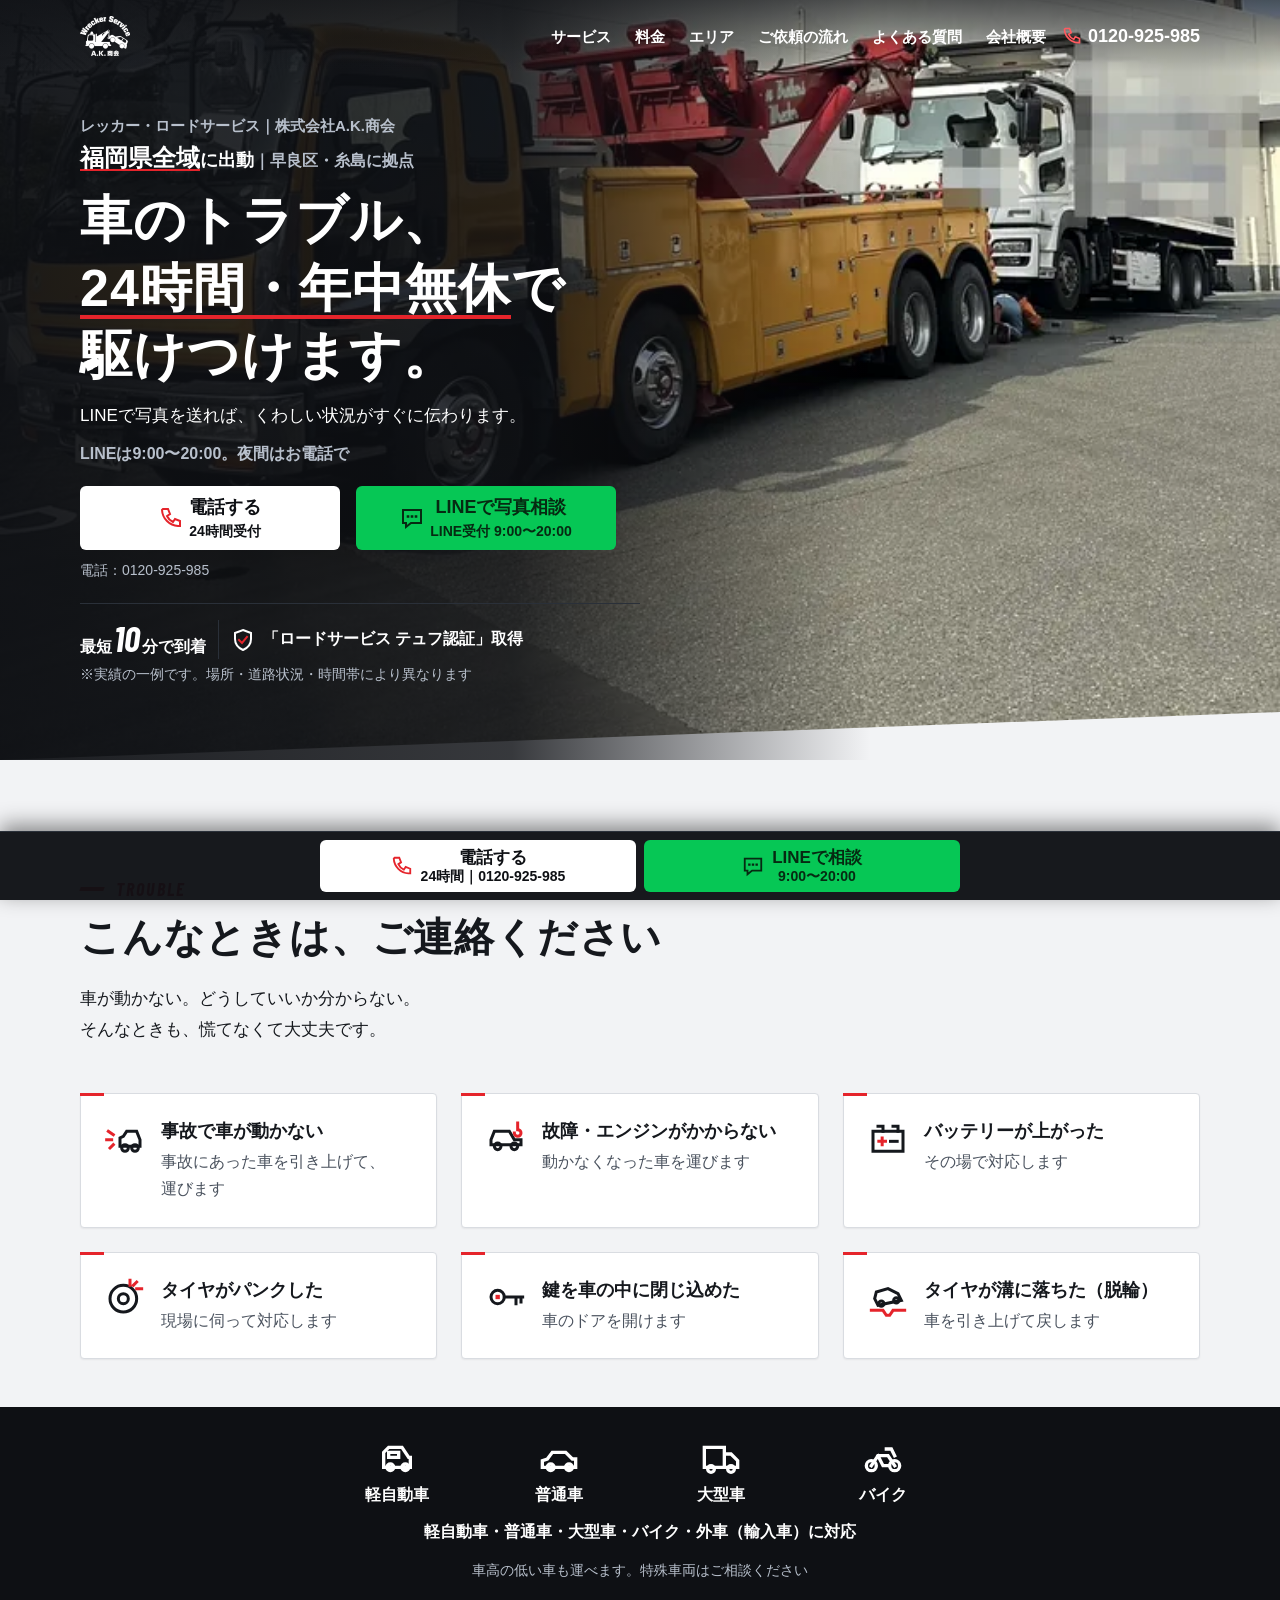
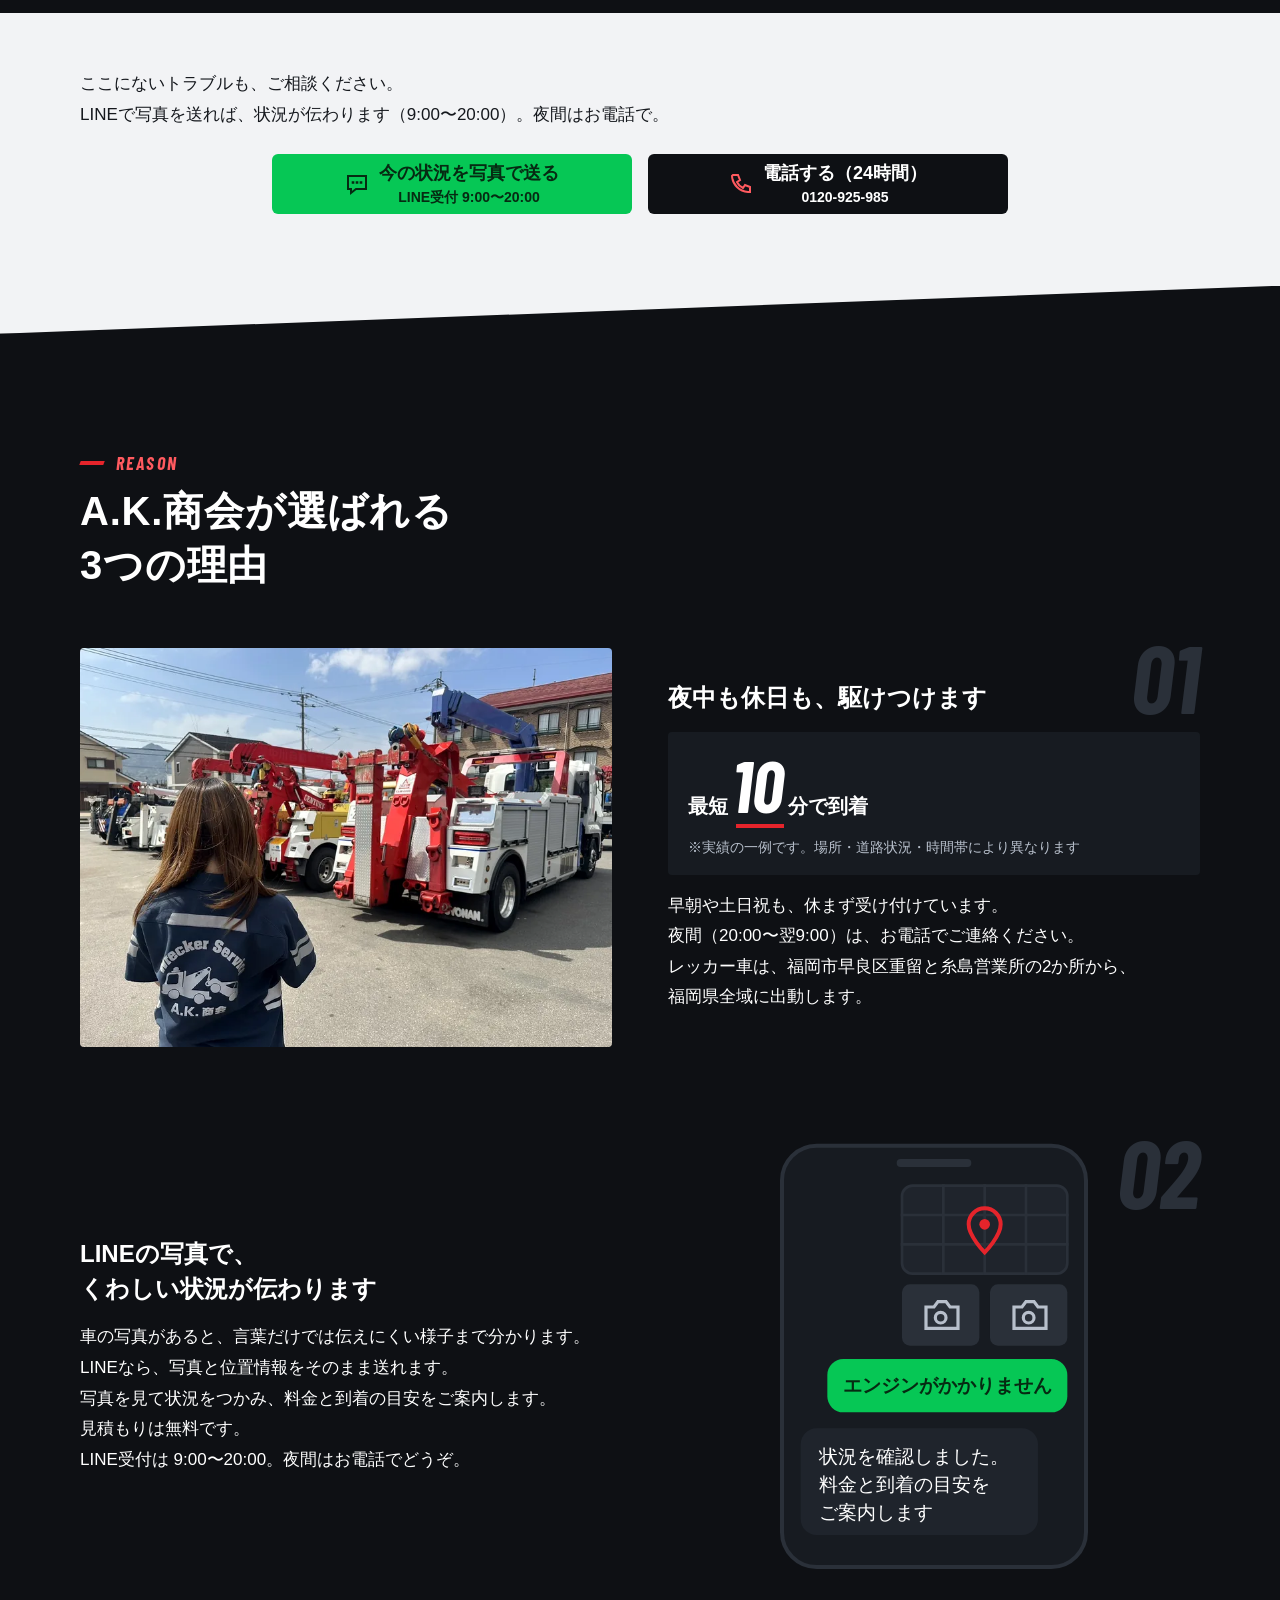
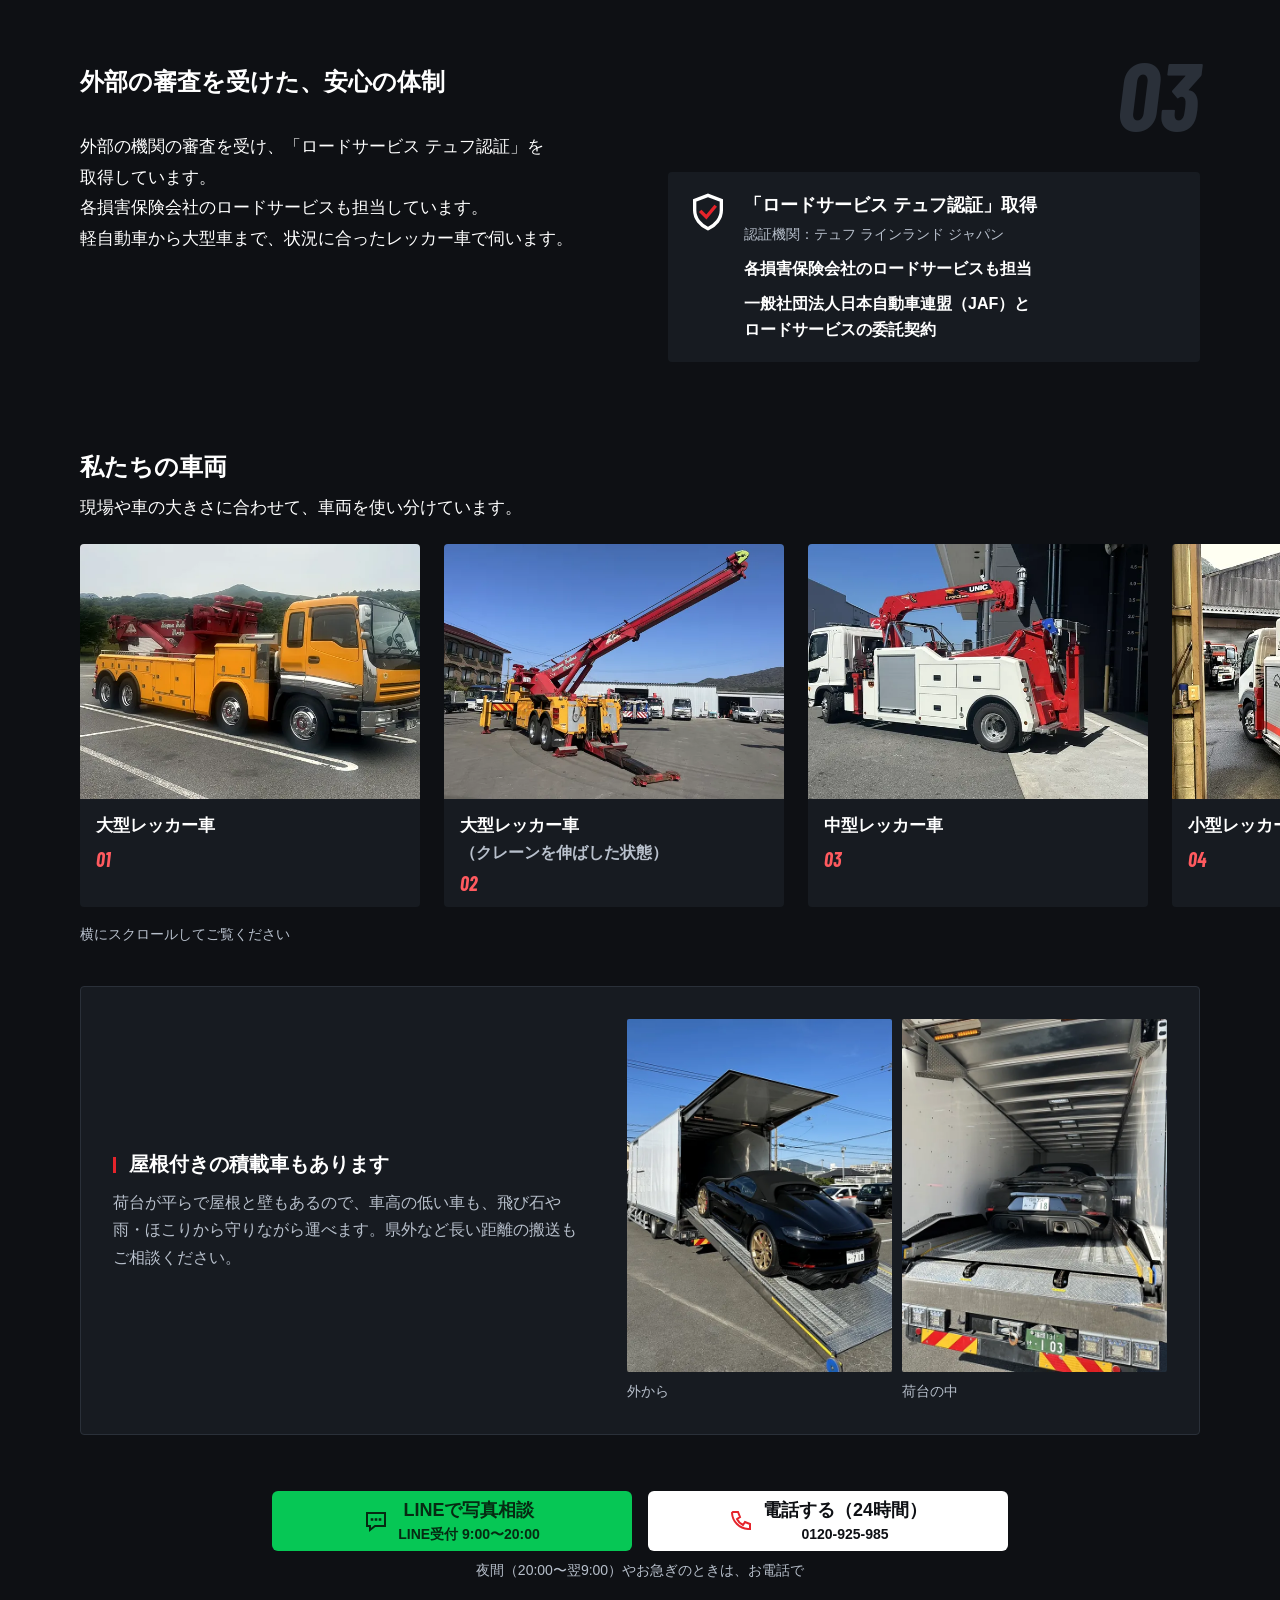
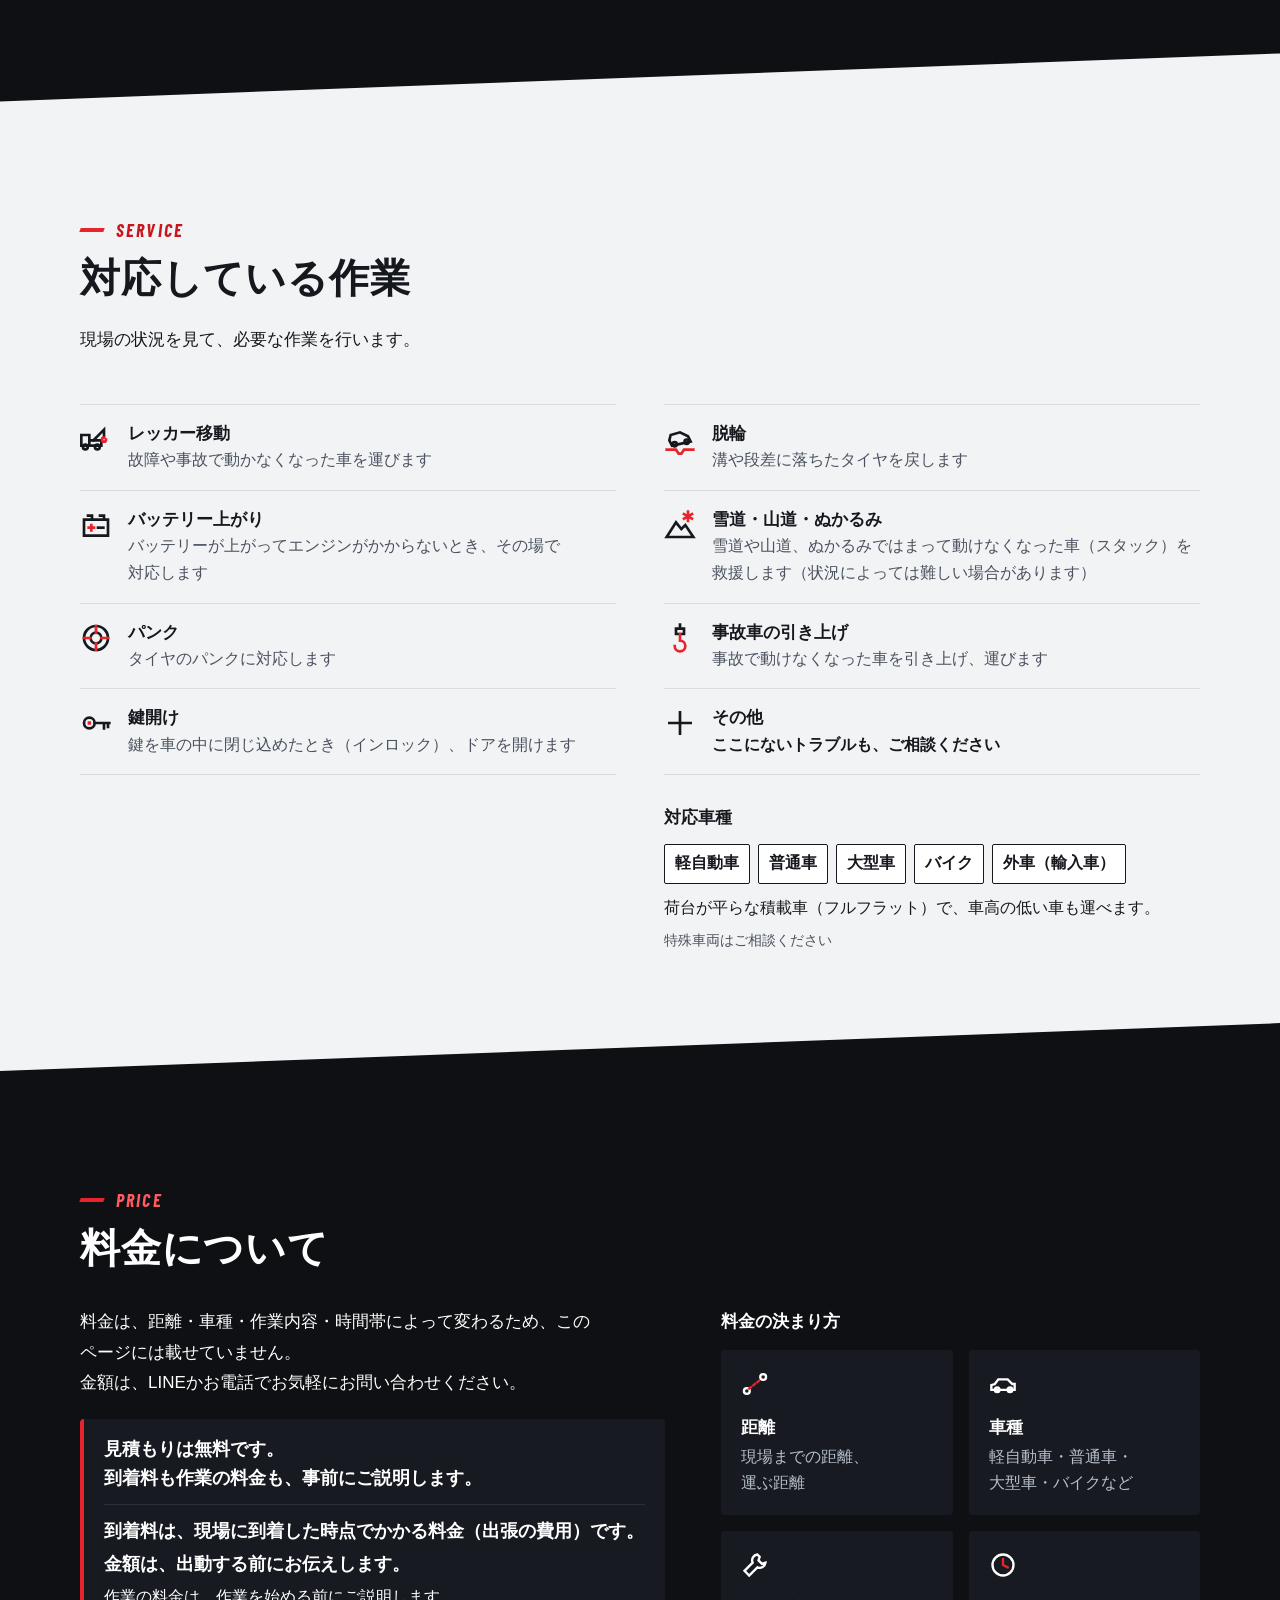
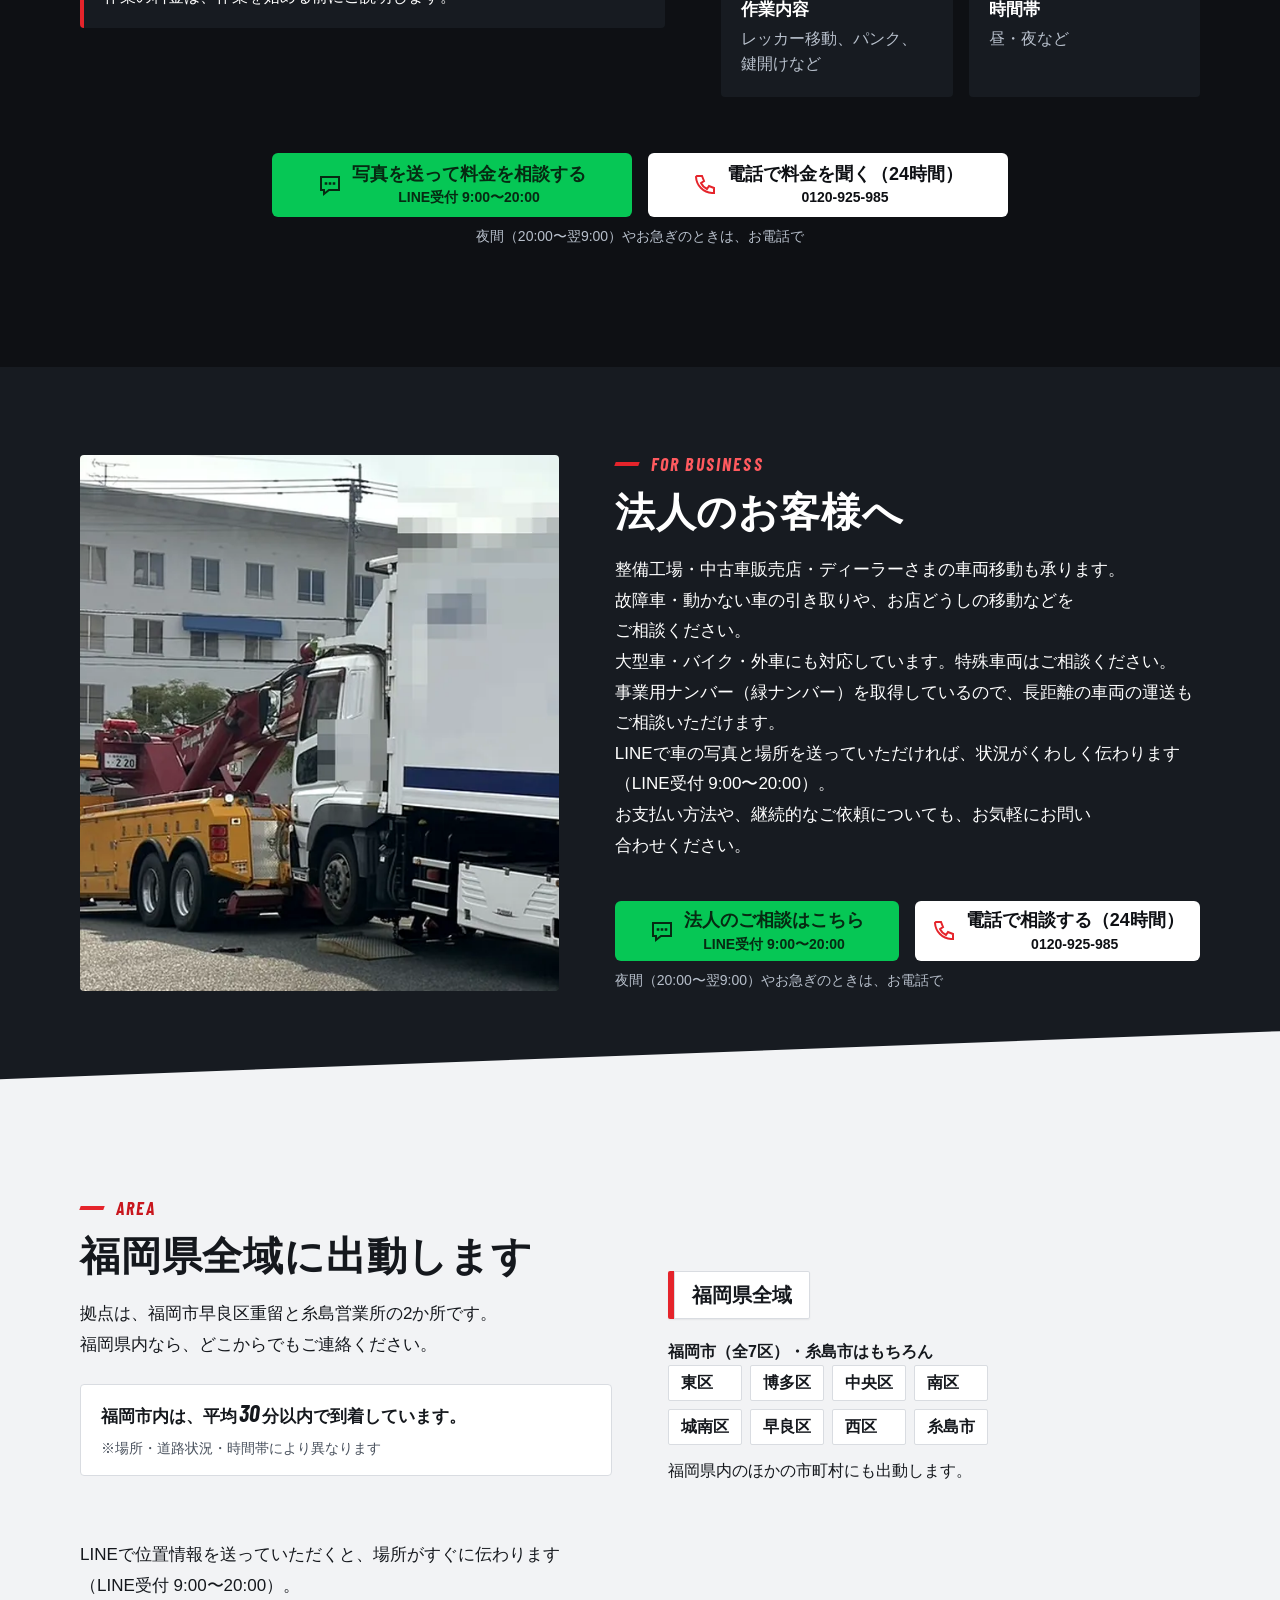
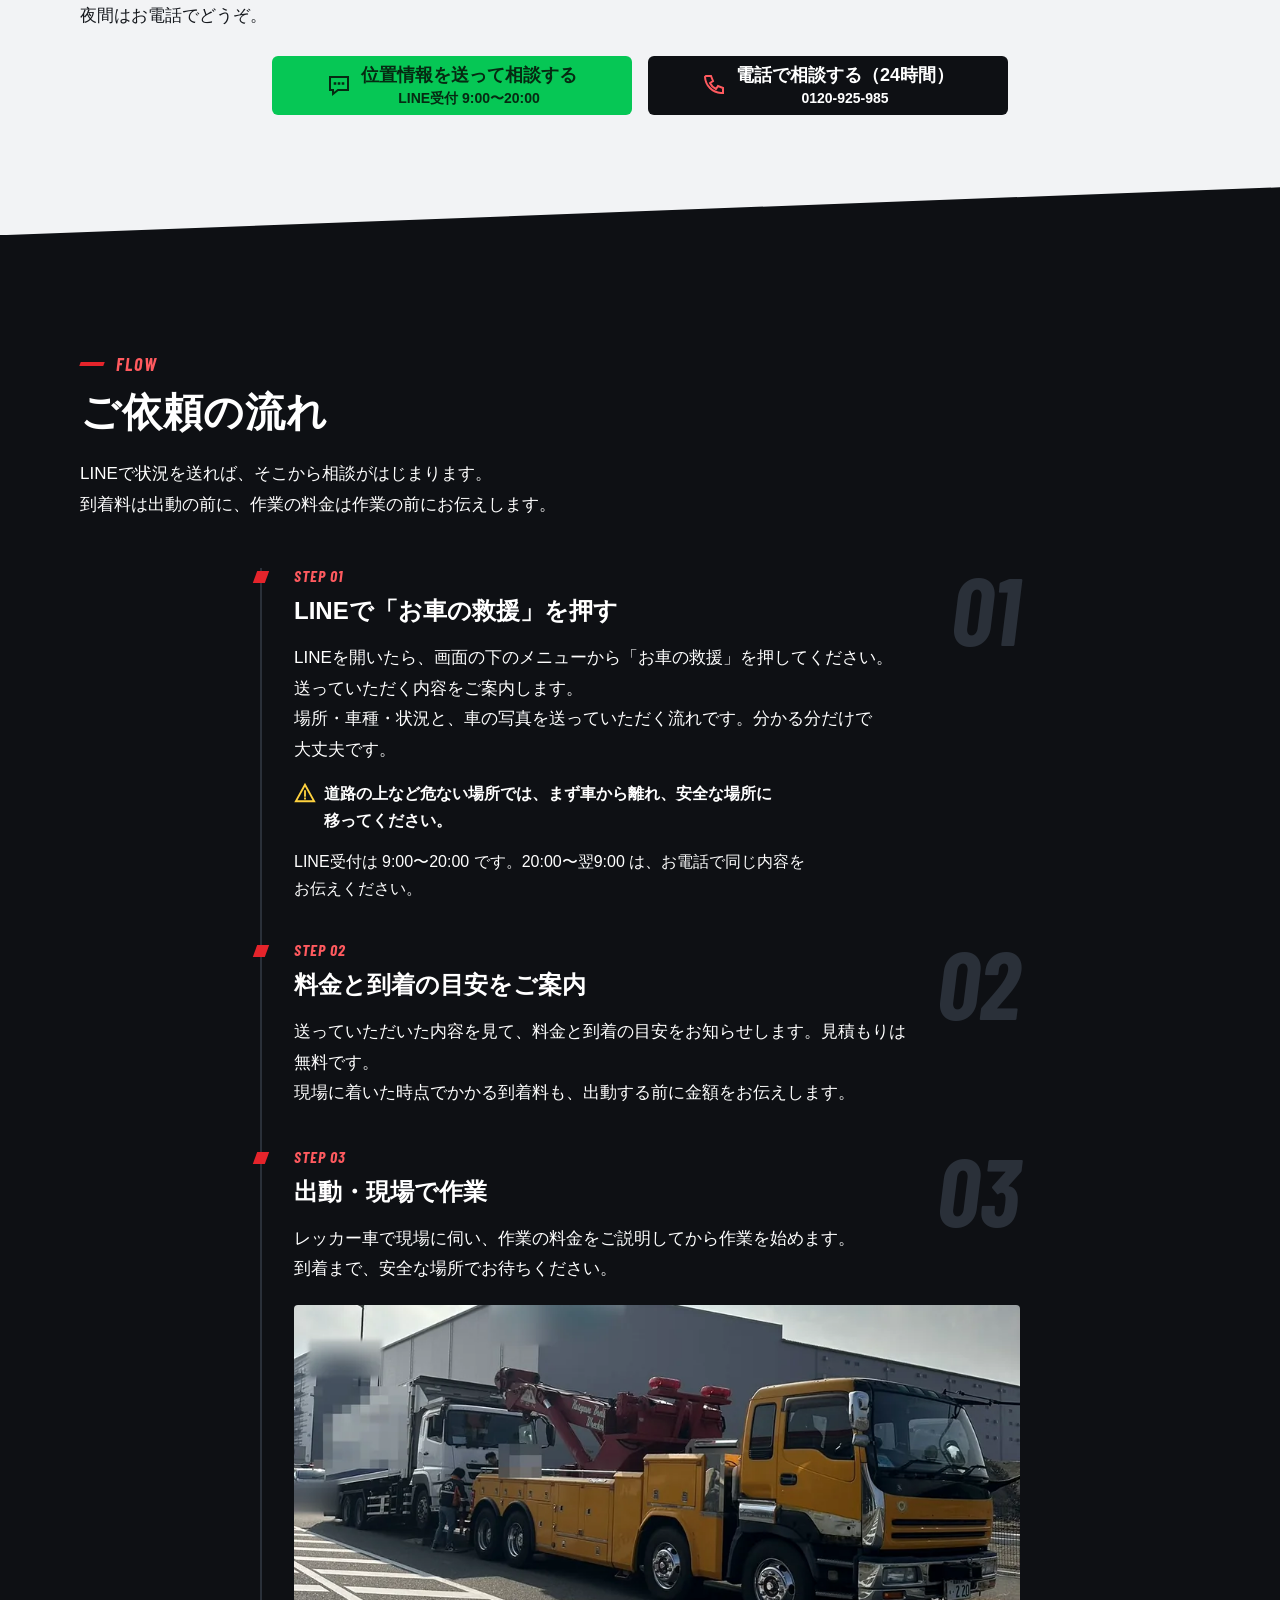
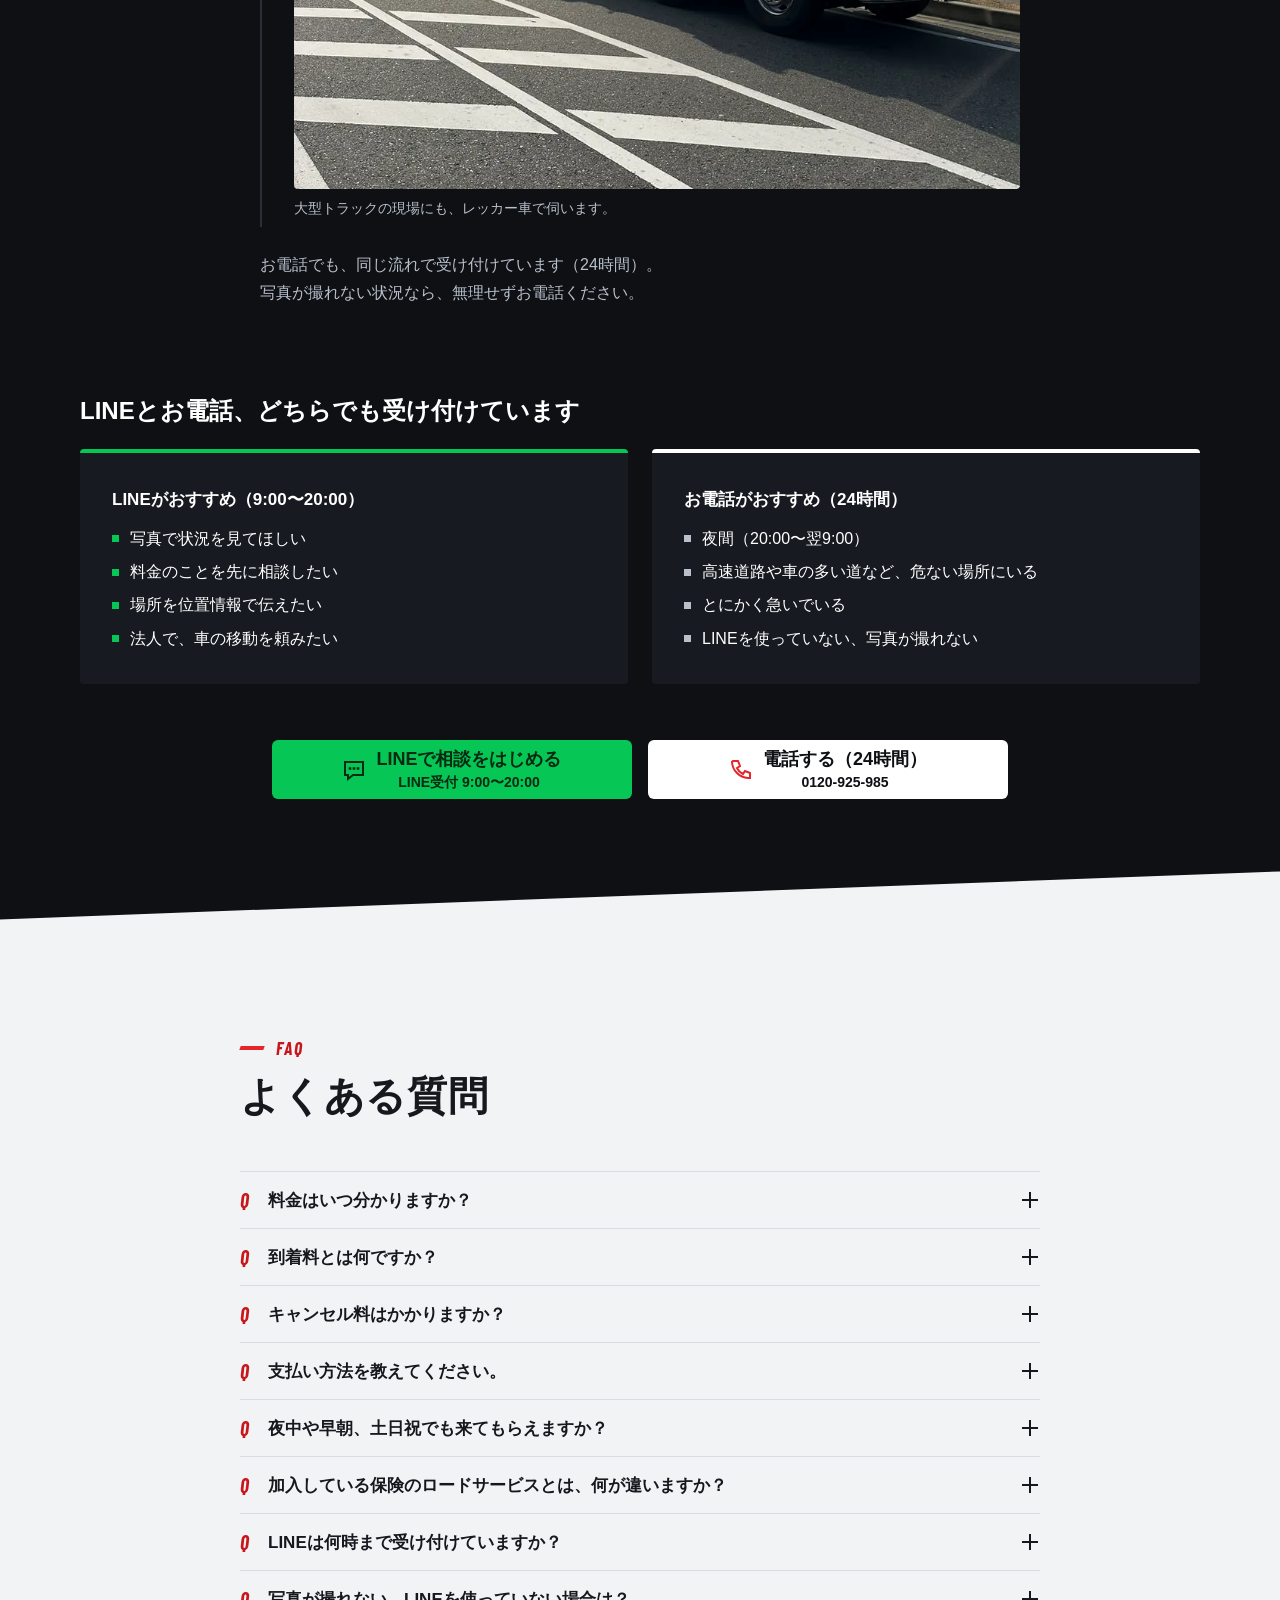
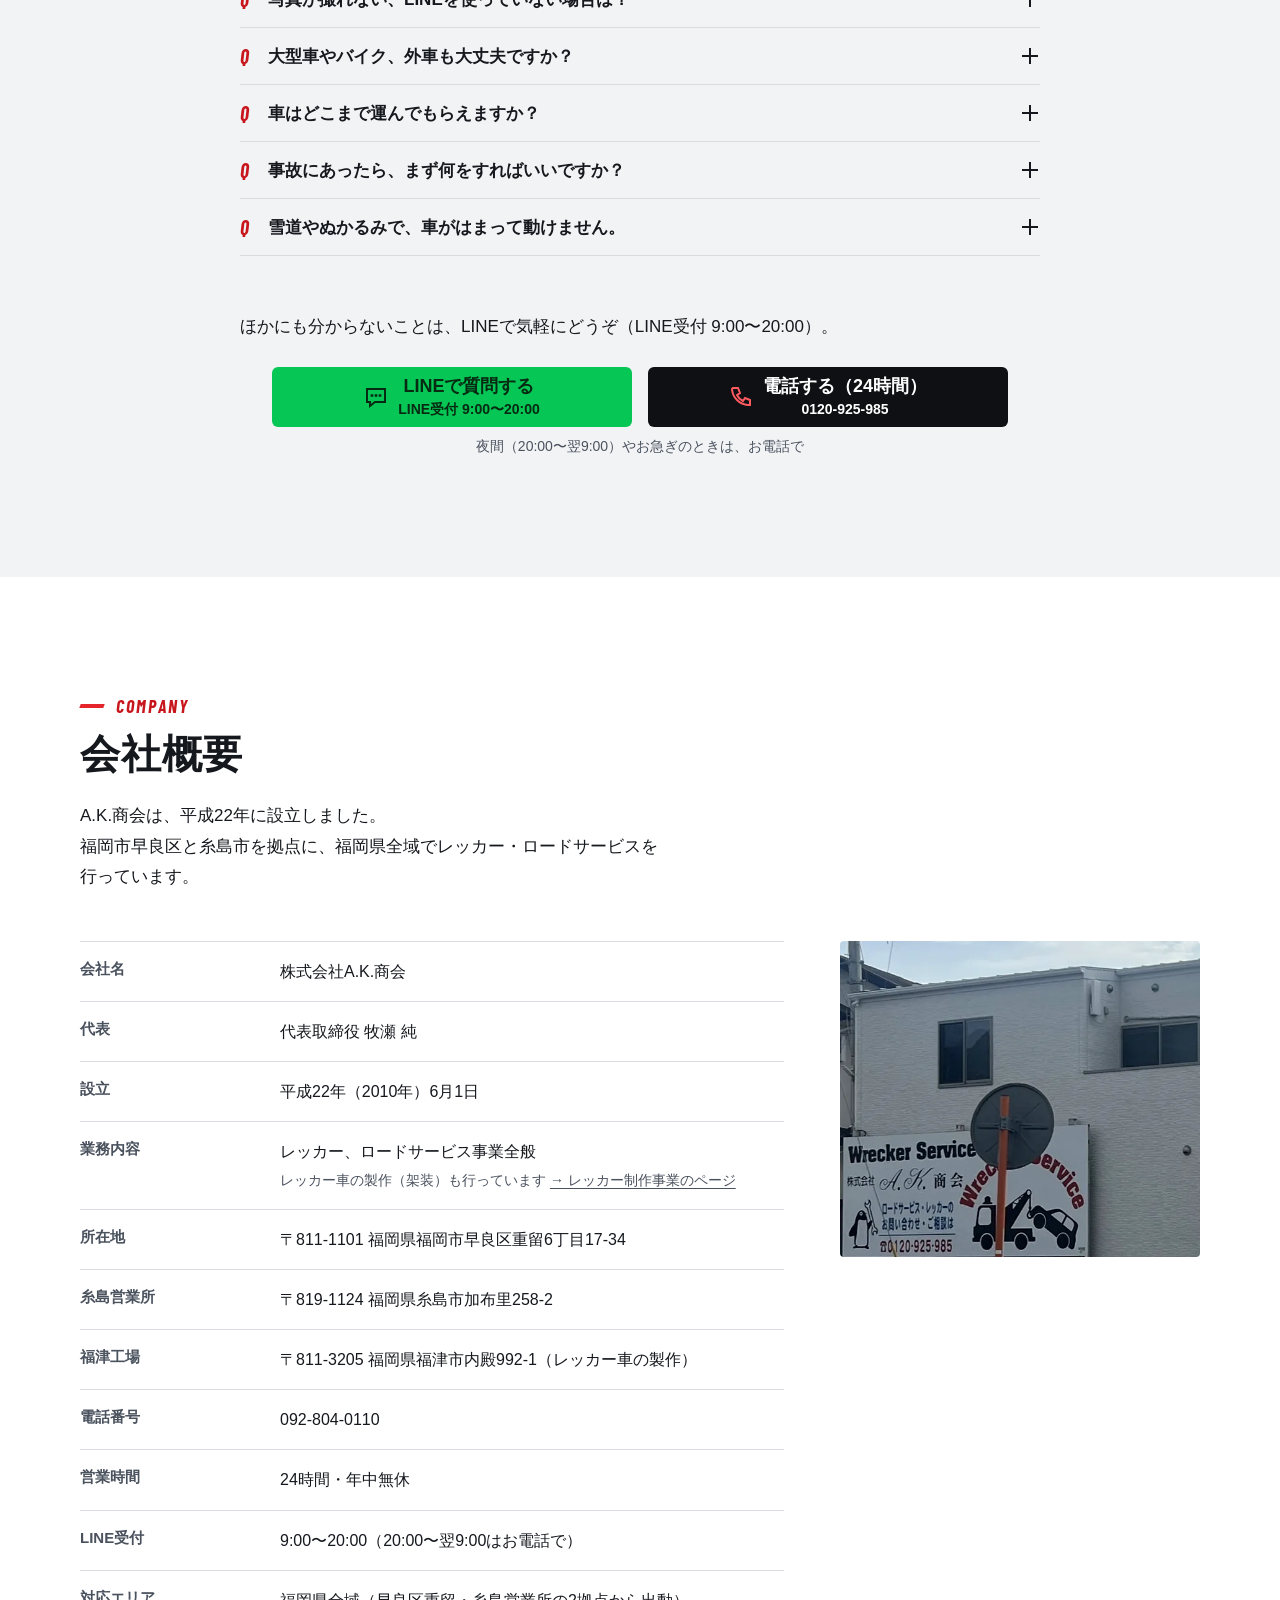
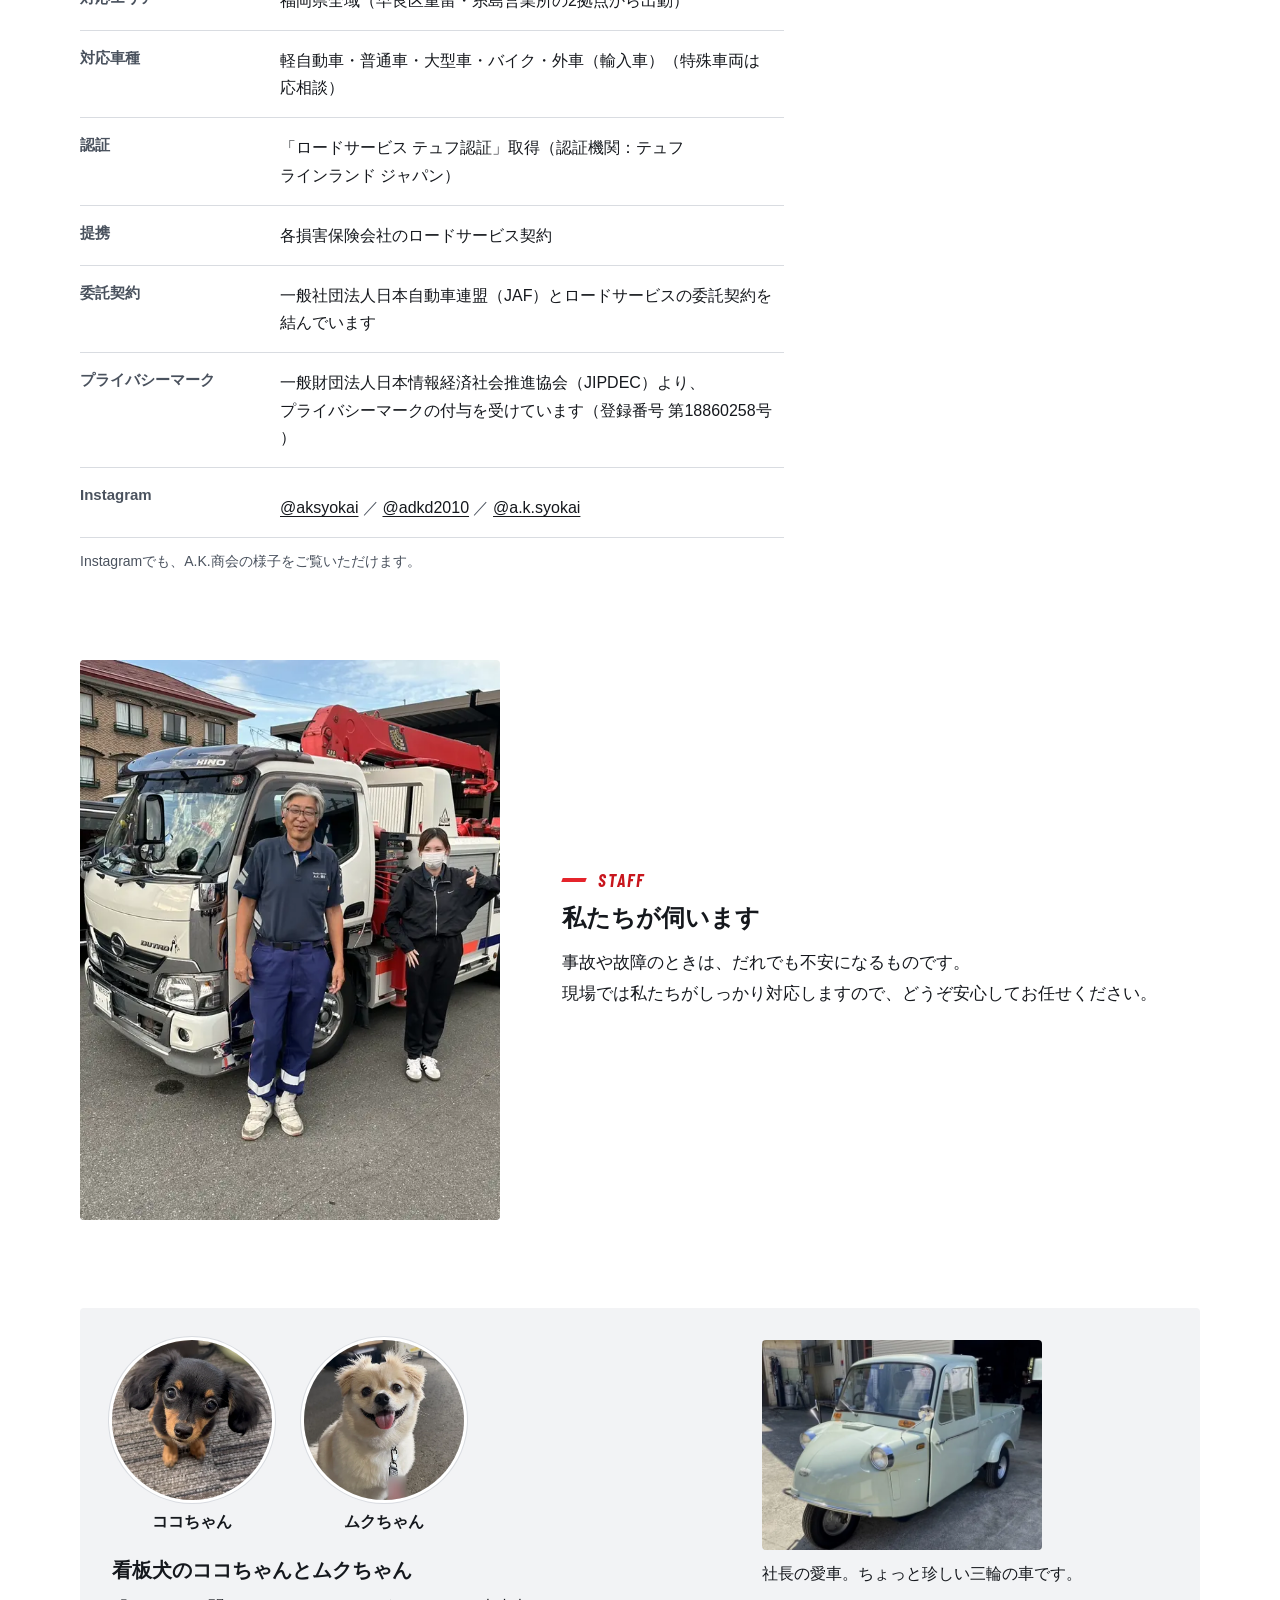
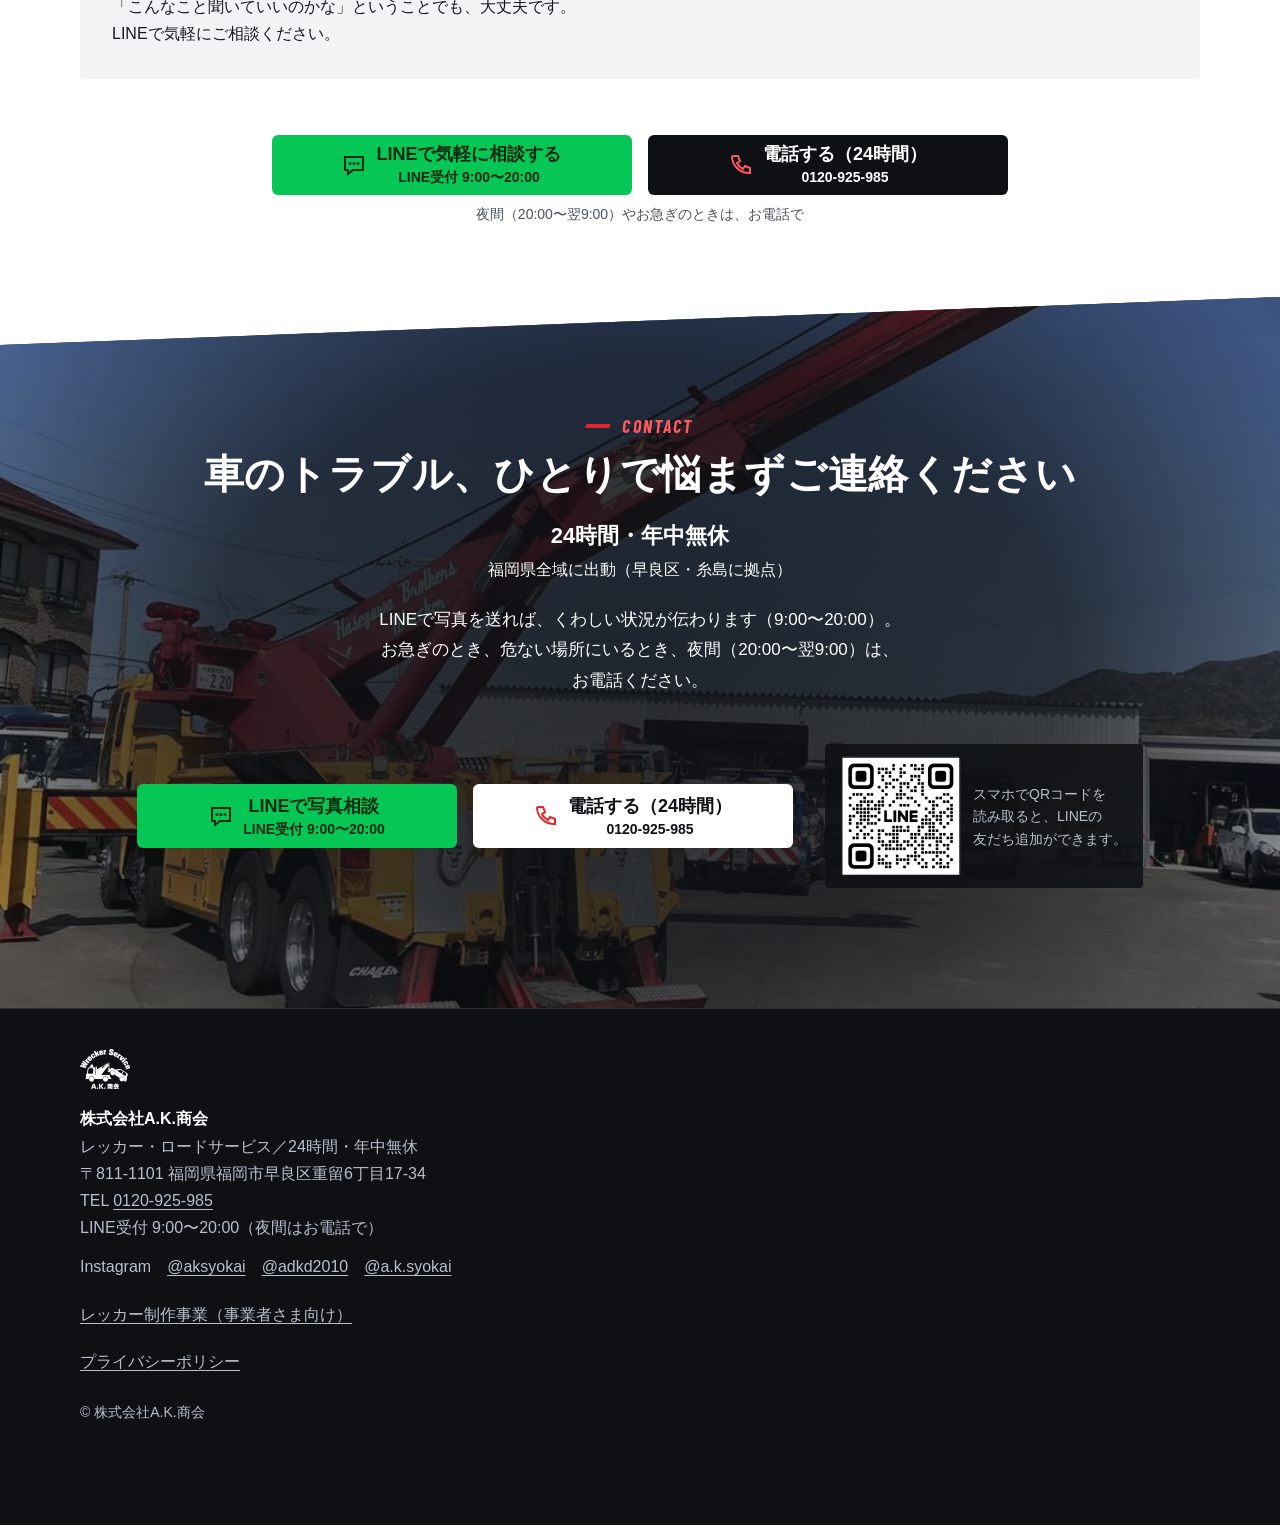
==== commit d1f86388: "「私たちの車両」から名前のない06を外す Co-Authored-By: Claude Opus 5.5 <noreply@anthropic.com>" ====
--- a/index.html
+++ b/index.html
@@ -310,7 +310,6 @@
     <li class="vcard"><img src="images/fleet-03.webp" width="640" height="480" alt="中型レッカー車（白い車体）" loading="lazy"><p class="vcard__name">中型レッカー車</p><p class="vcard__no en-num" aria-hidden="true">03</p></li>
     <li class="vcard"><img src="images/fleet-04.webp" width="640" height="480" alt="小型レッカー車" loading="lazy"><p class="vcard__name">小型レッカー車</p><p class="vcard__no en-num" aria-hidden="true">04</p></li>
     <li class="vcard"><img src="images/fleet-4wd.webp" width="640" height="480" alt="A.K.商会がカスタムした、前にウインチを付けたジムニー" loading="lazy"><p class="vcard__name">ウインチ付きジムニー<span class="vcard__state">雪道・山道で<span class="nw">動けない車の救援に</span></span></p><p class="vcard__no en-num" aria-hidden="true">05</p></li>
-    <li class="vcard"><img src="images/fleet-05.webp" width="640" height="480" alt="並んだレッカー車の後ろ姿" loading="lazy"><p class="vcard__no en-num" aria-hidden="true">06</p></li>
   </ul>
   <div class="wrap">
     <p class="note scroller__hint"><span class="sp-only">横にスワイプしてご覧ください →</span><span class="pc-only">横にスクロールしてご覧ください</span></p>
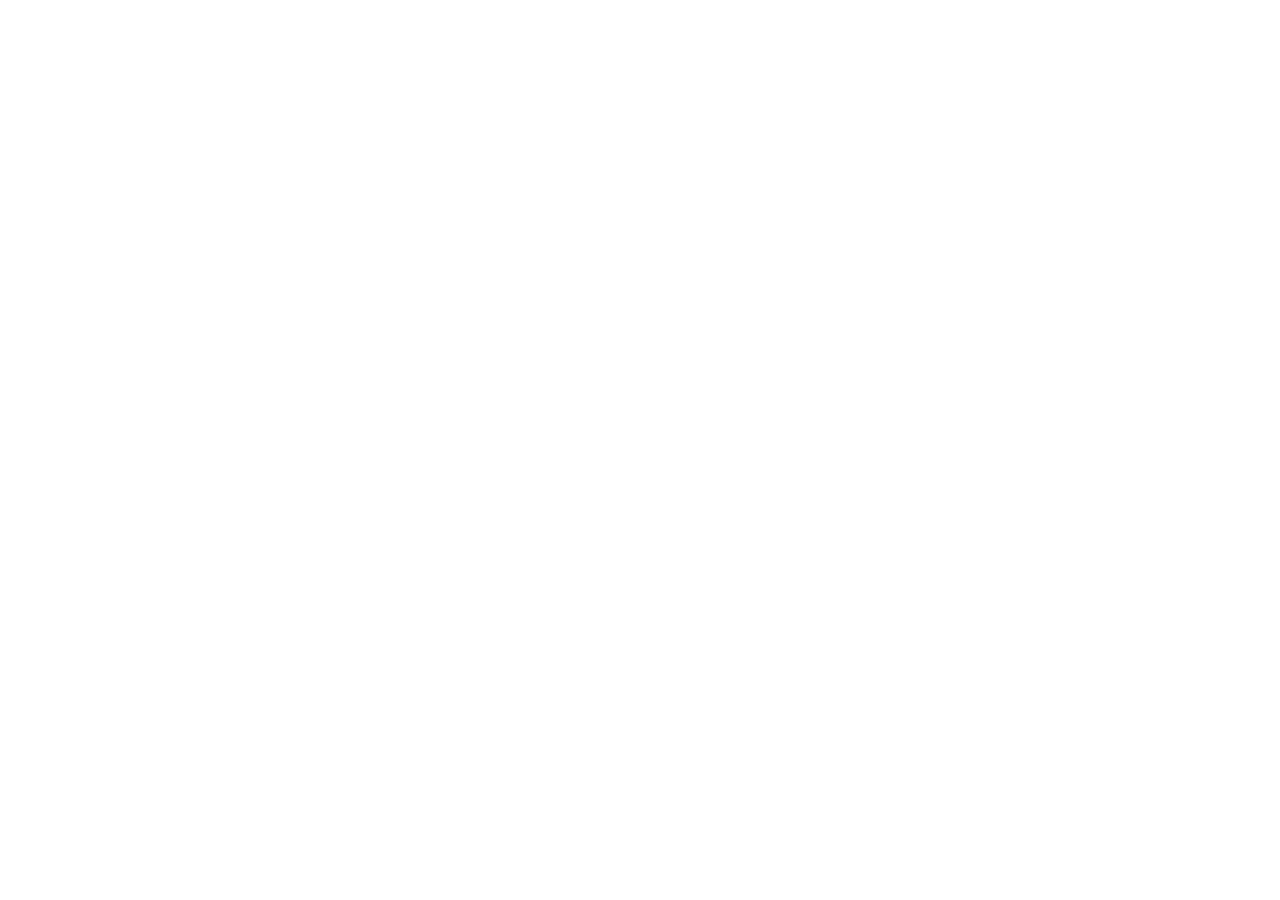
==== commit b2e02a54: "新しいアドレス（akshokai.co.jp）へ移動する案内に切り替え Co-Authored-By: Claude Opus 5.5 <noreply@anthropic.com>" ====
--- a/index.html
+++ b/index.html
@@ -1,717 +1,18 @@
-<!DOCTYPE html>
+<!doctype html>
 <html lang="ja">
 <head>
-<meta charset="UTF-8">
-<meta name="viewport" content="width=device-width, initial-scale=1, viewport-fit=cover">
-<title>福岡県のレッカー・ロードサービス｜24時間・年中無休｜A.K.商会</title>
-<meta name="description" content="早良区・糸島の2拠点から福岡県全域に出動する、24時間・年中無休・即日対応のレッカー・ロードサービス。事故・故障・バッテリー上がり・パンク・鍵の閉じ込み・脱輪に対応。見積もりは無料で、作業の前に料金をお伝えします。LINE（9:00〜20:00）で写真を送れば、くわしい状況が伝わります。">
-
+<meta charset="utf-8">
+<meta name="viewport" content="width=device-width,initial-scale=1">
 <meta name="robots" content="noindex">
-<meta name="theme-color" content="#0E1014">
-<meta name="format-detection" content="telephone=no">
-
-
-<link rel="canonical" href="https://fukuokacolor-web.github.io/ak-syokai/">
-
-
-
-<meta property="og:type" content="website">
-<meta property="og:url" content="https://fukuokacolor-web.github.io/ak-syokai/">
-<meta property="og:locale" content="ja_JP">
-<meta property="og:site_name" content="株式会社A.K.商会">
-<meta property="og:title" content="福岡県のレッカー・ロードサービス｜24時間・年中無休｜株式会社A.K.商会">
-<meta property="og:description" content="24時間・年中無休、即日対応。早良区・糸島の2拠点から福岡県全域に出動します。見積もりは無料で、作業の前に料金をお伝えします。LINEで車の写真を送れば、くわしい状況が伝わります（LINE受付 9:00〜20:00／夜間はお電話で）。">
-<meta property="og:image" content="https://fukuokacolor-web.github.io/ak-syokai/images/ogp.jpg">
-<meta property="og:image:width" content="1200">
-<meta property="og:image:height" content="630">
-<meta name="twitter:card" content="summary_large_image">
-<meta name="twitter:image" content="https://fukuokacolor-web.github.io/ak-syokai/images/ogp.jpg">
-
-
-<link rel="icon" type="image/png" sizes="32x32" href="images/favicon-32.png">
-<link rel="apple-touch-icon" sizes="180x180" href="images/apple-touch-icon.png">
-
-
-<link rel="preconnect" href="https://fonts.googleapis.com">
-<link rel="preconnect" href="https://fonts.gstatic.com" crossorigin>
-
-<link rel="stylesheet" href="https://fonts.googleapis.com/css2?family=Barlow+Condensed:ital,wght@1,700&display=swap&text=ABCDEFGHIJKLMNOPQRSTUVWXYZ0123456789%2F%3A%2E%2D%2B%20%26" media="print" onload="this.media='all'">
-<noscript><link rel="stylesheet" href="https://fonts.googleapis.com/css2?family=Barlow+Condensed:ital,wght@1,700&display=swap&text=ABCDEFGHIJKLMNOPQRSTUVWXYZ0123456789%2F%3A%2E%2D%2B%20%26"></noscript>
-
-<link rel="stylesheet" href="css/style.css">
-
-
-
-
-
-<script type="application/ld+json">
-{
-  "@context": "https://schema.org",
-  "@type": "AutomotiveBusiness",
-  "name": "株式会社A.K.商会",
-  "url": "https://fukuokacolor-web.github.io/ak-syokai/",
-  "image": "https://fukuokacolor-web.github.io/ak-syokai/images/ogp.jpg",
-  "telephone": "+81-120-925-985",
-  "address": {
-    "@type": "PostalAddress",
-    "postalCode": "811-1101",
-    "addressRegion": "福岡県",
-    "addressLocality": "福岡市早良区",
-    "streetAddress": "重留6丁目17-34",
-    "addressCountry": "JP"
-  },
-  "description": "早良区重留と糸島営業所の2拠点から、福岡県全域に出動する24時間・年中無休のレッカー・ロードサービス。",
-  "foundingDate": "2010-06-01",
-  "employee": {
-    "@type": "Person",
-    "name": "牧瀬 純",
-    "jobTitle": "代表取締役"
-  },
-  "openingHoursSpecification": [{
-    "@type": "OpeningHoursSpecification",
-    "dayOfWeek": ["Monday", "Tuesday", "Wednesday", "Thursday", "Friday", "Saturday", "Sunday"],
-    "opens": "00:00",
-    "closes": "23:59"
-  }],
-  "areaServed": [
-    { "@type": "State", "name": "福岡県" },
-    { "@type": "City", "name": "福岡市" },
-    { "@type": "City", "name": "糸島市" }
-  ]
-}
-</script>
+<title>新しいアドレスに移りました｜株式会社A.K.商会</title>
+<link rel="canonical" href="https://akshokai.co.jp/">
+<meta http-equiv="refresh" content="0; url=https://akshokai.co.jp/">
+<script>location.replace("https://akshokai.co.jp/");</script>
+<style>body{font-family:sans-serif;background:#0E1014;color:#fff;display:flex;min-height:100vh;align-items:center;justify-content:center;margin:0;padding:16px;text-align:center}a{color:#fff;font-size:18px}</style>
 </head>
 <body>
-
-
-<svg xmlns="http://www.w3.org/2000/svg" class="svg-sprite" aria-hidden="true" focusable="false">
-  <symbol id="i-tel" viewBox="0 0 24 24"><path d="M4 3h5l2 5-3 2a12 12 0 0 0 6 6l2-3 5 2v5h-2A17 17 0 0 1 3 4z"/></symbol>
-  <symbol id="i-line" viewBox="0 0 24 24"><path d="M3 4h18v13H11l-5 4v-4H3z"/><path d="M8 10.5h.01M12 10.5h.01M16 10.5h.01" stroke-width="2.6"/></symbol>
-  <symbol id="i-accident" viewBox="0 0 24 24"><path d="M9 17h12v-4l-2-5h-6l-2 3-2 1z"/><circle cx="12" cy="18" r="2"/><circle cx="18" cy="18" r="2"/><path d="M2 8l3 2M1 13h3M3 18l2-2" style="stroke:var(--i-accent,#E5242B)"/></symbol>
-  <symbol id="i-breakdown" viewBox="0 0 24 24"><path d="M3 16v-3l2-5h9l3 5h4v3z"/><circle cx="7" cy="17" r="2"/><circle cx="17" cy="17" r="2"/><path d="M19 3v4a2 2 0 1 1-2 2" style="stroke:var(--i-accent,#E5242B)"/></symbol>
-  <symbol id="i-battery" viewBox="0 0 24 24"><path d="M3 8h18v12H3z"/><path d="M6 5h3v3M15 5h3v3"/><path d="M6.5 14h4M8.5 12v4" style="stroke:var(--i-accent,#E5242B)"/><path d="M13.5 14h4"/></symbol>
-  <symbol id="i-puncture" viewBox="0 0 24 24"><circle cx="11" cy="13" r="8"/><circle cx="11" cy="13" r="3"/><path d="M19 3l-2 2M22 7h-3M15 2v3" style="stroke:var(--i-accent,#E5242B)"/></symbol>
-  <symbol id="i-key" viewBox="0 0 24 24"><circle cx="7" cy="12" r="4"/><path d="M11 12h11M18 12v4M21 12v3"/><path d="M7 12h.01" style="stroke:var(--i-accent,#E5242B)" stroke-width="2.6"/></symbol>
-  
-  <symbol id="i-snow" viewBox="0 0 24 24"><path d="M2 21l7-11 4 5 3-3 6 9z"/><path d="M18 2v7M15 3.8l6 3.4M15 7.2l6-3.4" style="stroke:var(--i-accent,#E5242B)"/></symbol>
-  <symbol id="i-ditch" viewBox="0 0 24 24"><path d="M2 20h7l2 3h2l2-3h7" style="stroke:var(--i-accent,#E5242B)"/><path d="M4 13l1-4 7-2 6 3 2 4-14 3z"/><circle cx="8" cy="16" r="1.6"/><circle cx="17" cy="14" r="1.6"/></symbol>
-  <symbol id="i-kei" viewBox="0 0 24 24"><path d="M4 17V8l3-3h8l4 6h1v6z"/><path d="M7 8h6v3H7z"/><circle cx="8" cy="17" r="2"/><circle cx="17" cy="17" r="2"/></symbol>
-  <symbol id="i-car" viewBox="0 0 24 24"><path d="M2 17v-4l3-1 3-4h8l4 4h2v5z"/><circle cx="7" cy="17" r="2"/><circle cx="18" cy="17" r="2"/></symbol>
-  <symbol id="i-truck" viewBox="0 0 24 24"><path d="M2 5h12v12H2zM14 9h4l4 4v4h-8z"/><circle cx="6" cy="18" r="2"/><circle cx="18" cy="18" r="2"/></symbol>
-  <symbol id="i-bike" viewBox="0 0 24 24"><circle cx="5" cy="16" r="3"/><circle cx="19" cy="16" r="3"/><path d="M5 16l4-6h6l4 6M9 10l3 6h3M14 6h3l2 4"/></symbol>
-  <symbol id="i-wrecker" viewBox="0 0 24 24"><path d="M1 17V9h6v8zM7 13h9v4H7z"/><path d="M10 13l8-8v6" /><path d="M18 11a1.5 1.5 0 1 0 1.5 1.5" style="stroke:var(--i-accent,#E5242B)"/><circle cx="4" cy="18" r="1.8"/><circle cx="13" cy="18" r="1.8"/></symbol>
-  <symbol id="i-tire" viewBox="0 0 24 24"><circle cx="12" cy="12" r="9"/><circle cx="12" cy="12" r="4"/><path d="M12 3v5M12 16v5M3 12h5M16 12h5" style="stroke:var(--i-accent,#E5242B)"/></symbol>
-  <symbol id="i-hook" viewBox="0 0 24 24"><path d="M12 2v3M9 5h6v4h-6z"/><path d="M12 9v5a4 4 0 1 1-4 4" style="stroke:var(--i-accent,#E5242B)"/></symbol>
-  <symbol id="i-plus" viewBox="0 0 24 24"><path d="M12 4v16M4 12h16"/></symbol>
-  <symbol id="i-minus" viewBox="0 0 24 24"><path d="M4 12h16"/></symbol>
-  <symbol id="i-distance" viewBox="0 0 24 24"><circle cx="5" cy="18" r="2.5"/><circle cx="19" cy="6" r="2.5"/><path d="M7 16l10-8" stroke-dasharray="2 2.5" style="stroke:var(--i-accent,#E5242B)"/></symbol>
-  <symbol id="i-wrench" viewBox="0 0 24 24"><path d="M14 3a5 5 0 0 0-4 7L3 17l4 4 7-7a5 5 0 0 0 7-4l-3 1-3-3 1-3z"/></symbol>
-  <symbol id="i-clock" viewBox="0 0 24 24"><circle cx="12" cy="12" r="9"/><path d="M12 7v5l4 2" style="stroke:var(--i-accent,#E5242B)"/></symbol>
-  <symbol id="i-pin" viewBox="0 0 24 24"><path d="M12 22s7-7 7-12a7 7 0 0 0-14 0c0 5 7 12 7 12z"/><circle cx="12" cy="10" r="2.5"/></symbol>
-  <symbol id="i-camera" viewBox="0 0 24 24"><path d="M2 7h5l2-3h6l2 3h5v13H2z"/><circle cx="12" cy="13" r="4"/></symbol>
-  <symbol id="i-warn" viewBox="0 0 24 24"><path d="M12 3l10 18H2z"/><path d="M12 10v5M12 18h.01"/></symbol>
-  <symbol id="i-shield" viewBox="0 0 24 24"><path d="M12 2l8 3v6c0 5-3.5 9-8 11-4.5-2-8-6-8-11V5z"/><path d="M8 12l3 3 5-6" style="stroke:var(--i-accent,#E5242B)"/></symbol>
-</svg>
-
-
-<header class="header">
-  <div class="header__inner">
-    <a class="header__logo" href="#top" aria-label="株式会社A.K.商会 トップへ">
-      <img src="images/logo-white.png" width="100" height="80" alt="A.K.商会 Wrecker Service">
-    </a>
-    <nav class="header__nav" aria-label="ページ内リンク">
-      <a href="#service">サービス</a>
-      <a href="#price">料金</a>
-      <a href="#area">エリア</a>
-      <a href="#flow">ご依頼の流れ</a>
-      <a href="#faq">よくある質問</a>
-      <a href="#company">会社概要</a>
-    </nav>
-    <p class="header__badge"><span class="en-num">24H</span>／年中無休</p>
-    <a class="header__tel" href="tel:0120-925-985" data-cta="tel" data-pos="header">
-      <svg class="header__tel-i" aria-hidden="true"><use href="#i-tel"/></svg>0120-925-985
-    </a>
-  </div>
-</header>
-
-<main id="top">
-
-
-<section class="fv" aria-labelledby="fv-title">
-  <picture class="fv__bg">
-    <source media="(min-width: 768px)" srcset="images/fv-pc.webp" width="1400" height="788">
-    
-    <img src="images/fv-sp.webp" width="750" height="469" alt="現場で大型トラックの作業をする、A.K.商会の大型レッカー車" fetchpriority="high">
-  </picture>
-  <div class="fv__inner">
-    <p class="fv__service"><span class="nw">レッカー・ロードサービス｜</span><span class="nw">株式会社A.K.商会</span></p>
-    
-    <p class="fv__area"><span class="nw"><strong>福岡県全域</strong>に出動</span><span class="fv__base nw">｜早良区・糸島に拠点</span></p>
-    <h1 class="fv__title" id="fv-title">車のトラブル、<br><span class="u-accent">24時間・年中無休</span>で<br>駆けつけます。</h1>
-    <p class="fv__sub">LINEで写真を送れば、<span class="nw">くわしい状況が</span><span class="nw">すぐに伝わります。</span></p>
-    <p class="fv__night">LINEは9:00〜20:00。<span class="nw">夜間はお電話で</span></p>
-    <div class="fv__cta">
-      <a class="btn btn--tel btn--lg" href="tel:0120-925-985" data-cta="tel" data-pos="fv">
-        <svg class="btn__i" aria-hidden="true"><use href="#i-tel"/></svg>
-        <span class="btn__txt"><span class="btn__main">電話する</span><span class="btn__sub">24時間受付</span></span>
-      </a>
-      <a class="btn btn--line btn--lg" href="https://lin.ee/WwdLHQL" data-cta="line" data-pos="fv">
-        <svg class="btn__i" aria-hidden="true"><use href="#i-line"/></svg>
-        <span class="btn__txt"><span class="btn__main">LINEで写真相談</span><span class="btn__sub">LINE受付 9:00〜20:00</span></span>
-      </a>
-    </div>
-    <p class="fv__telnum">電話：0120-925-985</p>
-    <div class="fv__trust">
-      <div class="trust trust--stat">
-        <p class="trust__stat">最短<span class="en-num">10</span>分で到着</p>
-      </div>
-      <p class="note trust__note">※実績の一例です。場所・道路状況・時間帯により異なります</p>
-      <div class="trust trust--cert">
-        <svg class="trust__i" aria-hidden="true"><use href="#i-shield"/></svg>
-        <p><span class="nw">「ロードサービス</span> <span class="nw">テュフ認証」</span><span class="nw">取得</span></p>
-      </div>
-    </div>
-  </div>
-</section>
-
-
-<section class="sec sec--light cut" id="trouble" aria-labelledby="trouble-title">
-  <div class="wrap">
-    <p class="en" lang="en">TROUBLE</p>
-    <h2 class="h2" id="trouble-title">こんなときは、<br class="sp">ご連絡ください</h2>
-    <p class="lead">車が動かない。どうしていいか分からない。<br>そんなときも、慌てなくて大丈夫です。</p>
-
-    <ul class="trouble">
-      <li class="tcard"><svg class="tcard__i" aria-hidden="true"><use href="#i-accident"/></svg><h3 class="tcard__title">事故で車が動かない</h3><p class="tcard__text">事故にあった車を引き上げて、運びます</p></li>
-      <li class="tcard"><svg class="tcard__i" aria-hidden="true"><use href="#i-breakdown"/></svg><h3 class="tcard__title">故障・エンジンがかからない</h3><p class="tcard__text">動かなくなった車を運びます</p></li>
-      <li class="tcard"><svg class="tcard__i" aria-hidden="true"><use href="#i-battery"/></svg><h3 class="tcard__title">バッテリーが上がった</h3><p class="tcard__text">その場で対応します</p></li>
-      <li class="tcard"><svg class="tcard__i" aria-hidden="true"><use href="#i-puncture"/></svg><h3 class="tcard__title">タイヤがパンクした</h3><p class="tcard__text">現場に伺って対応します</p></li>
-      <li class="tcard"><svg class="tcard__i" aria-hidden="true"><use href="#i-key"/></svg><h3 class="tcard__title">鍵を車の中に閉じ込めた</h3><p class="tcard__text">車のドアを開けます</p></li>
-      <li class="tcard"><svg class="tcard__i" aria-hidden="true"><use href="#i-ditch"/></svg><h3 class="tcard__title">タイヤが溝に落ちた（脱輪）</h3><p class="tcard__text">車を引き上げて戻します</p></li>
-    </ul>
-  </div>
-
-  <div class="vband">
-    <div class="wrap">
-      <ul class="vband__list" aria-hidden="true">
-        <li><svg aria-hidden="true"><use href="#i-kei"/></svg>軽自動車</li>
-        <li><svg aria-hidden="true"><use href="#i-car"/></svg>普通車</li>
-        <li><svg aria-hidden="true"><use href="#i-truck"/></svg>大型車</li>
-        <li><svg aria-hidden="true"><use href="#i-bike"/></svg>バイク</li>
-      </ul>
-      
-      <p class="vband__lead">軽自動車・普通車・大型車・バイク・<span class="nw">外車（輸入車）に対応</span></p>
-      <p class="note">車高の低い車も運べます。<span class="nw">特殊車両はご相談ください</span></p>
-    </div>
-  </div>
-
-  <div class="wrap">
-    <p class="sec-end">ここにないトラブルも、ご相談ください。<br>LINEで写真を送れば、状況が伝わります（9:00〜20:00）。夜間はお電話で。</p>
-    
-    <div class="cta-set">
-      <a class="btn btn--line" href="https://lin.ee/WwdLHQL" data-cta="line" data-pos="trouble"><svg class="btn__i" aria-hidden="true"><use href="#i-line"/></svg><span class="btn__txt"><span class="btn__main">今の状況を写真で送る</span><span class="btn__sub">LINE受付 9:00〜20:00</span></span></a>
-      <a class="btn btn--tel" href="tel:0120-925-985" data-cta="tel" data-pos="trouble"><svg class="btn__i" aria-hidden="true"><use href="#i-tel"/></svg><span class="btn__txt"><span class="btn__main">電話する（24時間）</span><span class="btn__sub">0120-925-985</span></span></a>
-    </div>
-  </div>
-</section>
-
-
-<section class="sec sec--dark cut" id="reason" aria-labelledby="reason-title">
-  <div class="wrap">
-    <p class="en" lang="en">REASON</p>
-    <h2 class="h2" id="reason-title">A.K.商会が選ばれる<br>3つの理由</h2>
-
-    
-    <article class="reason reason--1">
-      <span class="deco-num" aria-hidden="true">01</span>
-      <figure class="reason__media reason__media--photo">
-        <img src="images/reason-local.webp" width="800" height="600" alt="A.K.商会のスタッフとレッカー車" loading="lazy">
-      </figure>
-      <div class="reason__body">
-        <h3 class="h3">夜中も休日も、駆けつけます</h3>
-        <div class="stat">
-          <p class="stat__line">最短<span class="stat__num en-num">10</span>分で到着</p>
-          <p class="note">※実績の一例です。場所・道路状況・時間帯により異なります</p>
-        </div>
-        <p>早朝や土日祝も、休まず受け付けています。<br>夜間（20:00〜翌9:00）は、お電話でご連絡ください。<br>レッカー車は、福岡市早良区重留と糸島営業所の2か所から、<span class="nw">福岡県全域</span>に出動します。</p>
-        
-      </div>
-    </article>
-
-    
-    <article class="reason reason--2">
-      <span class="deco-num" aria-hidden="true">02</span>
-      <div class="reason__media reason__media--illust">
-        <svg class="line-illust" viewBox="0 0 240 320" role="img" aria-label="LINEで位置情報と写真を送ると、料金と到着の目安が返ってくるイメージ">
-          <rect x="6" y="2" width="228" height="316" rx="26" fill="#171B21" stroke="#2A3039" stroke-width="3"/>
-          <rect x="92" y="12" width="56" height="6" rx="3" fill="#2A3039"/>
-          
-          <g transform="translate(96 32)">
-            <rect width="124" height="66" rx="8" fill="#1F242C" stroke="#2A3039"/>
-            <path d="M0 22h124M0 44h124M31 0v66M62 0v66M93 0v66" stroke="#2A3039"/>
-            <path d="M62 50s12-12 12-21a12 12 0 0 0-24 0c0 9 12 21 12 21z" fill="none" stroke="#E5242B" stroke-width="3"/>
-            <circle cx="62" cy="29" r="4" fill="#E5242B"/>
-          </g>
-          
-          <g transform="translate(96 106)" fill="#2A3039">
-            <rect width="58" height="46" rx="6"/>
-            <rect x="66" width="58" height="46" rx="6"/>
-            <g fill="none" stroke="#B8C0CC" stroke-width="2.4">
-              <path d="M18 17h6l3-4h6l3 4h6v16H18z"/><circle cx="29" cy="25" r="4"/>
-              <path d="M84 17h6l3-4h6l3 4h6v16H84z"/><circle cx="95" cy="25" r="4"/>
-            </g>
-          </g>
-          
-          <rect x="40" y="162" width="180" height="40" rx="12" fill="#06C755"/>
-          <text x="130" y="187" text-anchor="middle" font-size="14" font-weight="700" fill="#062A12">エンジンがかかりません</text>
-          
-          <rect x="20" y="214" width="178" height="80" rx="12" fill="#1F242C"/>
-          <text x="34" y="240" font-size="14" fill="#FFFFFF">状況を確認しました。</text>
-          <text x="34" y="261" font-size="14" fill="#FFFFFF">料金と到着の目安を</text>
-          <text x="34" y="282" font-size="14" fill="#FFFFFF">ご案内します</text>
-        </svg>
-      </div>
-      <div class="reason__body">
-        <h3 class="h3">LINEの写真で、<br>くわしい状況が伝わります</h3>
-        <p>車の写真があると、言葉だけでは伝えにくい様子まで分かります。<br>LINEなら、写真と位置情報をそのまま送れます。<br>写真を見て状況をつかみ、料金と到着の目安をご案内します。<br>見積もりは無料です。<br>LINE受付は 9:00〜20:00。夜間はお電話でどうぞ。</p>
-      </div>
-    </article>
-
-    
-    <article class="reason reason--3">
-      <span class="deco-num" aria-hidden="true">03</span>
-      <div class="reason__body">
-        <h3 class="h3">外部の審査を受けた、<br class="sp">安心の体制</h3>
-        <p>外部の機関の審査を受け、<span class="nw">「ロードサービス テュフ認証」</span>を取得しています。<br>各損害保険会社のロードサービスも担当しています。<br>軽自動車から大型車まで、状況に合ったレッカー車で伺います。</p>
-        
-        
-        <div class="cert">
-          <svg class="cert__i" aria-hidden="true"><use href="#i-shield"/></svg>
-          <div>
-            <p class="cert__title">「ロードサービス テュフ認証」取得</p>
-            <p class="note">認証機関：テュフ ラインランド ジャパン</p>
-            <p class="cert__sub">各損害保険会社のロードサービスも担当</p>
-            
-            <p class="cert__sub"><span class="nw">一般社団法人</span><span class="nw">日本自動車連盟（JAF）</span>と<span class="nw">ロードサービスの委託契約</span></p>
-          </div>
-        </div>
-      </div>
-    </article>
-
-    <div class="fleet">
-      <h3 class="h3">私たちの車両</h3>
-      <p>現場や車の大きさに合わせて、車両を使い分けています。</p>
-    </div>
-  </div>
-  
-  <ul class="scroller" aria-label="保有車両の写真">
-    <li class="vcard"><img src="images/fleet-01.webp" width="640" height="480" alt="大型レッカー車（黄色の車体）" loading="lazy"><p class="vcard__name">大型レッカー車</p><p class="vcard__no en-num" aria-hidden="true">01</p></li>
-    <li class="vcard"><img src="images/fleet-02.webp" width="640" height="480" alt="クレーンを伸ばした状態の大型レッカー車" loading="lazy"><p class="vcard__name">大型レッカー車<span class="vcard__state">（クレーンを伸ばした状態）</span></p><p class="vcard__no en-num" aria-hidden="true">02</p></li>
-    <li class="vcard"><img src="images/fleet-03.webp" width="640" height="480" alt="中型レッカー車（白い車体）" loading="lazy"><p class="vcard__name">中型レッカー車</p><p class="vcard__no en-num" aria-hidden="true">03</p></li>
-    <li class="vcard"><img src="images/fleet-04.webp" width="640" height="480" alt="小型レッカー車" loading="lazy"><p class="vcard__name">小型レッカー車</p><p class="vcard__no en-num" aria-hidden="true">04</p></li>
-    <li class="vcard"><img src="images/fleet-4wd.webp" width="640" height="480" alt="A.K.商会がカスタムした、前にウインチを付けたジムニー" loading="lazy"><p class="vcard__name">ウインチ付きジムニー<span class="vcard__state">雪道・山道で<span class="nw">動けない車の救援に</span></span></p><p class="vcard__no en-num" aria-hidden="true">05</p></li>
-  </ul>
-  <div class="wrap">
-    <p class="note scroller__hint"><span class="sp-only">横にスワイプしてご覧ください →</span><span class="pc-only">横にスクロールしてご覧ください</span></p>
-    
-    <div class="boxcar">
-      <div class="boxcar__body">
-        <h3 class="boxcar__title">屋根付きの積載車もあります</h3>
-        <p class="boxcar__text">荷台が平らで屋根と壁もあるので、車高の低い車も、飛び石や雨・ほこりから守りながら運べます。県外など長い距離の搬送もご相談ください。</p>
-      </div>
-      <ul class="boxcar__photos">
-        <li><figure><img src="images/boxcar-out.webp" width="600" height="800" alt="屋根と壁のある荷台の扉を開け、スロープに黒いスポーツカーを載せた、A.K.商会の積載車" loading="lazy"><figcaption class="note">外から</figcaption></figure></li>
-        <li><figure><img src="images/boxcar-in.webp" width="600" height="800" alt="屋根と壁のある荷台の中に、黒いスポーツカーが収まっている様子" loading="lazy"><figcaption class="note">荷台の中</figcaption></figure></li>
-      </ul>
-    </div>
-
-    <div class="cta-set">
-      <a class="btn btn--line" href="https://lin.ee/WwdLHQL" data-cta="line" data-pos="reason"><svg class="btn__i" aria-hidden="true"><use href="#i-line"/></svg><span class="btn__txt"><span class="btn__main">LINEで写真相談</span><span class="btn__sub">LINE受付 9:00〜20:00</span></span></a>
-      <a class="btn btn--tel" href="tel:0120-925-985" data-cta="tel" data-pos="reason"><svg class="btn__i" aria-hidden="true"><use href="#i-tel"/></svg><span class="btn__txt"><span class="btn__main">電話する（24時間）</span><span class="btn__sub">0120-925-985</span></span></a>
-    </div>
-    <p class="note cta-note">夜間（20:00〜翌9:00）やお急ぎのときは、お電話で</p>
-  </div>
-</section>
-
-
-<section class="sec sec--light cut" id="service" aria-labelledby="service-title">
-  <div class="wrap">
-    <p class="en" lang="en">SERVICE</p>
-    <h2 class="h2" id="service-title">対応している作業</h2>
-    <p class="lead">現場の状況を見て、必要な作業を行います。</p>
-
-    <div class="service-body">
-    <ul class="works works--a">
-      <li class="work"><svg class="work__i" aria-hidden="true"><use href="#i-wrecker"/></svg><div><h3 class="work__name">レッカー移動</h3><p>故障や事故で動かなくなった車を運びます</p></div></li>
-      <li class="work"><svg class="work__i" aria-hidden="true"><use href="#i-battery"/></svg><div><h3 class="work__name">バッテリー上がり</h3><p>バッテリーが上がってエンジンがかからないとき、その場で対応します</p></div></li>
-      <li class="work"><svg class="work__i" aria-hidden="true"><use href="#i-tire"/></svg><div><h3 class="work__name">パンク</h3><p>タイヤのパンクに対応します</p></div></li>
-      <li class="work"><svg class="work__i" aria-hidden="true"><use href="#i-key"/></svg><div><h3 class="work__name">鍵開け</h3><p>鍵を車の中に閉じ込めたとき（インロック）、ドアを開けます</p></div></li>
-    </ul>
-    <div class="service-col">
-    <ul class="works works--b">
-      <li class="work"><svg class="work__i" aria-hidden="true"><use href="#i-ditch"/></svg><div><h3 class="work__name">脱輪</h3><p>溝や段差に落ちたタイヤを戻します</p></div></li>
-      <li class="work"><svg class="work__i" aria-hidden="true"><use href="#i-snow"/></svg><div><h3 class="work__name">雪道・山道・ぬかるみ</h3><p>雪道や山道、ぬかるみではまって動けなくなった車（スタック）を救援します（状況によっては難しい場合があります）</p></div></li>
-      <li class="work"><svg class="work__i" aria-hidden="true"><use href="#i-hook"/></svg><div><h3 class="work__name">事故車の引き上げ</h3><p>事故で動けなくなった車を引き上げ、運びます</p></div></li>
-      <li class="work work--other"><svg class="work__i" aria-hidden="true"><use href="#i-plus"/></svg><div><h3 class="work__name">その他</h3><p>ここにないトラブルも、ご相談ください</p></div></li>
-    </ul>
-    
-
-    <div class="vtypes">
-      <h3 class="vtypes__title">対応車種</h3>
-      <ul class="chips">
-        <li>軽自動車</li><li>普通車</li><li>大型車</li><li>バイク</li><li>外車（輸入車）</li>
-      </ul>
-      <p class="vtypes__flat">荷台が平らな積載車（フルフラット）で、車高の低い車も運べます。</p>
-      <p class="note">特殊車両はご相談ください</p>
-      
-    </div>
-    </div>
-    </div>
-  </div>
-</section>
-
-
-<section class="sec sec--dark cut" id="price" aria-labelledby="price-title">
-  <div class="wrap">
-    <p class="en" lang="en">PRICE</p>
-    <h2 class="h2" id="price-title">料金について</h2>
-    <div class="price">
-      <div class="price__main">
-        <p>料金は、距離・車種・作業内容・時間帯によって変わるため、このページには載せていません。<br>金額は、LINEかお電話でお気軽にお問い合わせください。</p>
-        
-        <div class="callout callout--price">
-          <p class="callout__title">見積もりは無料です。<br>到着料も作業の料金も、事前にご説明します。</p>
-          <div class="callout__fee">
-            <p class="callout__title">到着料は、現場に到着した時点でかかる料金（出張の費用）です。</p>
-            <p class="callout__title">金額は、出動する前にお伝えします。</p>
-            <p>作業の料金は、作業を始める前にご説明します。</p>
-          </div>
-        </div>
-      </div>
-      <div class="price__factors">
-        <h3 class="price__factors-title">料金の決まり方</h3>
-        <ul class="factors">
-          <li class="factor"><svg class="factor__i" aria-hidden="true"><use href="#i-distance"/></svg><p class="factor__name">距離</p><p>現場までの距離、運ぶ距離</p></li>
-          <li class="factor"><svg class="factor__i" aria-hidden="true"><use href="#i-car"/></svg><p class="factor__name">車種</p><p>軽自動車・普通車・大型車・バイクなど</p></li>
-          <li class="factor"><svg class="factor__i" aria-hidden="true"><use href="#i-wrench"/></svg><p class="factor__name">作業内容</p><p>レッカー移動、パンク、鍵開けなど</p></li>
-          <li class="factor"><svg class="factor__i" aria-hidden="true"><use href="#i-clock"/></svg><p class="factor__name">時間帯</p><p>昼・夜など</p></li>
-        </ul>
-      </div>
-    </div>
-    <div class="cta-set cta-set--price">
-      <a class="btn btn--line btn--lg btn--xl" href="https://lin.ee/WwdLHQL" data-cta="line" data-pos="price"><svg class="btn__i" aria-hidden="true"><use href="#i-line"/></svg><span class="btn__txt"><span class="btn__main">写真を送って料金を相談する</span><span class="btn__sub">LINE受付 9:00〜20:00</span></span></a>
-      <a class="btn btn--tel" href="tel:0120-925-985" data-cta="tel" data-pos="price"><svg class="btn__i" aria-hidden="true"><use href="#i-tel"/></svg><span class="btn__txt"><span class="btn__main">電話で料金を聞く（24時間）</span><span class="btn__sub">0120-925-985</span></span></a>
-    </div>
-    <p class="note cta-note">夜間（20:00〜翌9:00）やお急ぎのときは、お電話で</p>
-  </div>
-</section>
-
-
-<section class="sec sec--surface sec--short" id="business" aria-labelledby="business-title">
-  <div class="wrap business">
-    <figure class="business__photo">
-      <img src="images/business.webp" width="960" height="640" alt="大型レッカー車で大型トラックを吊り上げている作業の様子" loading="lazy">
-    </figure>
-    <div class="business__body">
-      <p class="en" lang="en">FOR BUSINESS</p>
-      <h2 class="h2" id="business-title">法人のお客様へ</h2>
-      <p>整備工場・中古車販売店・ディーラーさまの車両移動も承ります。<br>故障車・動かない車の引き取りや、お店どうしの移動などをご相談ください。<br>大型車・バイク・外車にも対応しています。特殊車両はご相談ください。<br>事業用ナンバー（緑ナンバー）を取得しているので、長距離の車両の運送もご相談いただけます。<br>LINEで車の写真と場所を送っていただければ、状況がくわしく伝わります（LINE受付 9:00〜20:00）。<br>お支払い方法や、継続的なご依頼についても、お気軽にお問い合わせください。</p>
-      
-      <div class="cta-set cta-set--left">
-        <a class="btn btn--line" href="https://lin.ee/WwdLHQL" data-cta="line" data-pos="business"><svg class="btn__i" aria-hidden="true"><use href="#i-line"/></svg><span class="btn__txt"><span class="btn__main">法人のご相談はこちら</span><span class="btn__sub">LINE受付 9:00〜20:00</span></span></a>
-        <a class="btn btn--tel" href="tel:0120-925-985" data-cta="tel" data-pos="business"><svg class="btn__i" aria-hidden="true"><use href="#i-tel"/></svg><span class="btn__txt"><span class="btn__main">電話で相談する（24時間）</span><span class="btn__sub">0120-925-985</span></span></a>
-      </div>
-      <p class="note cta-note cta-note--left">夜間（20:00〜翌9:00）やお急ぎのときは、お電話で</p>
-    </div>
-  </div>
-</section>
-
-
-<section class="sec sec--light cut" id="area" aria-labelledby="area-title">
-  <div class="wrap area">
-    <div class="area__head">
-      <p class="en" lang="en">AREA</p>
-      <h2 class="h2" id="area-title">福岡県全域に<br class="sp">出動します</h2>
-      
-      <p>拠点は、福岡市早良区重留と糸島営業所の<span class="nw">2か所です。</span><br>福岡県内なら、どこからでもご連絡ください。</p>
-      
-      <div class="avgtime">
-        <p class="avgtime__text">福岡市内は、平均<span class="en-num avgtime__num">30</span>分以内で到着しています。</p>
-        <p class="note">※場所・道路状況・時間帯により異なります</p>
-      </div>
-    </div>
-    <div class="area__tags">
-      <ul class="tags">
-        <li class="tag tag--main tag--nolabel">福岡県全域</li>
-      </ul>
-      <p class="area__tags-lead">福岡市（全7区）・糸島市はもちろん</p>
-      <ul class="tags tags--sub">
-        <li class="tag tag--sub">東区</li>
-        <li class="tag tag--sub">博多区</li>
-        <li class="tag tag--sub">中央区</li>
-        <li class="tag tag--sub">南区</li>
-        <li class="tag tag--sub">城南区</li>
-        <li class="tag tag--sub">早良区</li>
-        <li class="tag tag--sub">西区</li>
-        <li class="tag tag--sub">糸島市</li>
-      </ul>
-      <p class="area__tags-after">福岡県内のほかの市町村にも出動します。</p>
-    </div>
-  </div>
-  <div class="wrap">
-    <p class="sec-end">LINEで位置情報を送っていただくと、場所がすぐに伝わります<span class="nw">（LINE受付 9:00〜20:00）。</span><br>夜間はお電話でどうぞ。</p>
-    <div class="cta-set">
-      <a class="btn btn--line" href="https://lin.ee/WwdLHQL" data-cta="line" data-pos="area"><svg class="btn__i" aria-hidden="true"><use href="#i-line"/></svg><span class="btn__txt"><span class="btn__main">位置情報を送って相談する</span><span class="btn__sub">LINE受付 9:00〜20:00</span></span></a>
-      <a class="btn btn--tel" href="tel:0120-925-985" data-cta="tel" data-pos="area"><svg class="btn__i" aria-hidden="true"><use href="#i-tel"/></svg><span class="btn__txt"><span class="btn__main">電話で相談する（24時間）</span><span class="btn__sub">0120-925-985</span></span></a>
-    </div>
-  </div>
-</section>
-
-
-<section class="sec sec--dark cut" id="flow" aria-labelledby="flow-title">
-  <div class="wrap">
-    <p class="en" lang="en">FLOW</p>
-    <h2 class="h2" id="flow-title">ご依頼の流れ</h2>
-    
-    <p class="lead">LINEで状況を送れば、そこから相談がはじまります。<br>到着料は出動の前に、作業の料金は作業の前にお伝えします。</p>
-
-    <ol class="steps">
-      <li class="step">
-        <span class="deco-num" aria-hidden="true">01</span>
-        <p class="step__no en-num" lang="en">STEP 01</p>
-        <div class="step__body">
-          <h3 class="h3">LINEで<span class="nw">「お車の救援」を押す</span></h3>
-          <p>LINEを開いたら、画面の下のメニューから<span class="nw">「お車の救援」</span>を押してください。送っていただく内容をご案内します。<br>場所・車種・状況と、車の写真を送っていただく流れです。分かる分だけで大丈夫です。</p>
-          <p class="step__warn"><svg aria-hidden="true"><use href="#i-warn"/></svg><span>道路の上など危ない場所では、まず車から離れ、安全な場所に移ってください。</span></p>
-          <p class="body-s">LINE受付は 9:00〜20:00 です。<span class="nw">20:00〜翌9:00</span> は、お電話で同じ内容をお伝えください。</p>
-        </div>
-      </li>
-      <li class="step">
-        <span class="deco-num" aria-hidden="true">02</span>
-        <p class="step__no en-num" lang="en">STEP 02</p>
-        <div class="step__body">
-          <h3 class="h3">料金と到着の目安をご案内</h3>
-          <p>送っていただいた内容を見て、料金と到着の目安をお知らせします。見積もりは無料です。<br>現場に着いた時点でかかる到着料も、出動する前に金額をお伝えします。</p>
-        </div>
-      </li>
-      <li class="step">
-        <span class="deco-num" aria-hidden="true">03</span>
-        <p class="step__no en-num" lang="en">STEP 03</p>
-        <div class="step__body">
-          <h3 class="h3">出動・現場で作業</h3>
-          <p>レッカー車で現場に伺い、作業の料金をご説明してから作業を始めます。<br>到着まで、安全な場所でお待ちください。</p>
-          <figure class="step__photo">
-            <img src="images/flow-work.webp" width="960" height="640" alt="大型トラックの下で作業するスタッフと大型レッカー車" loading="lazy">
-            <figcaption>大型トラックの現場にも、レッカー車で伺います。</figcaption>
-          </figure>
-        </div>
-      </li>
-    </ol>
-    <p class="body-s flow__after">お電話でも、同じ流れで受け付けています（24時間）。<br>写真が撮れない状況なら、無理せずお電話ください。</p>
-
-    
-    <div class="which">
-      <h3 class="h3">LINEとお電話、どちらでも受け付けています</h3>
-      <div class="which__grid">
-        <div class="which__panel which__panel--line">
-          <p class="which__title">LINEがおすすめ（9:00〜20:00）</p>
-          <ul class="sq-list">
-            <li>写真で状況を見てほしい</li>
-            <li>料金のことを先に相談したい</li>
-            <li>場所を位置情報で伝えたい</li>
-            <li>法人で、車の移動を頼みたい</li>
-          </ul>
-        </div>
-        <div class="which__panel which__panel--tel">
-          <p class="which__title">お電話がおすすめ（24時間）</p>
-          <ul class="sq-list">
-            <li>夜間（20:00〜翌9:00）</li>
-            <li>高速道路や車の多い道など、危ない場所にいる</li>
-            <li>とにかく急いでいる</li>
-            <li>LINEを使っていない、写真が撮れない</li>
-          </ul>
-        </div>
-      </div>
-    </div>
-
-    <div class="cta-set">
-      <a class="btn btn--line" href="https://lin.ee/WwdLHQL" data-cta="line" data-pos="flow"><svg class="btn__i" aria-hidden="true"><use href="#i-line"/></svg><span class="btn__txt"><span class="btn__main">LINEで相談をはじめる</span><span class="btn__sub">LINE受付 9:00〜20:00</span></span></a>
-      <a class="btn btn--tel" href="tel:0120-925-985" data-cta="tel" data-pos="flow"><svg class="btn__i" aria-hidden="true"><use href="#i-tel"/></svg><span class="btn__txt"><span class="btn__main">電話する（24時間）</span><span class="btn__sub">0120-925-985</span></span></a>
-    </div>
-  </div>
-</section>
-
-
-<section class="sec sec--light cut" id="faq" aria-labelledby="faq-title">
-  <div class="wrap wrap--narrow">
-    <p class="en" lang="en">FAQ</p>
-    <h2 class="h2" id="faq-title">よくある質問</h2>
-    <div class="faq">
-      <details class="qa"><summary><span class="qa__q en-num">Q</span><span class="qa__text">料金はいつ分かりますか？</span><span class="qa__toggle" aria-hidden="true"></span></summary>
-        <div class="qa__a"><span class="qa__mark en-num" aria-hidden="true">A</span><p>到着料も作業の料金も、事前にご説明します。到着料は出動する前に、作業の料金は作業を始める前にお伝えします。見積もりは無料です。LINEで写真を送っていただくと、状況が伝わりやすくなります。</p></div></details>
-      <details class="qa"><summary><span class="qa__q en-num">Q</span><span class="qa__text">到着料とは何ですか？</span><span class="qa__toggle" aria-hidden="true"></span></summary>
-        <div class="qa__a"><span class="qa__mark en-num" aria-hidden="true">A</span><p>現場に到着した時点でかかる料金（出張の費用）です。金額は状況によって異なりますが、出動する前にお伝えします。</p></div></details>
-      <details class="qa"><summary><span class="qa__q en-num">Q</span><span class="qa__text">キャンセル料はかかりますか？</span><span class="qa__toggle" aria-hidden="true"></span></summary>
-        <div class="qa__a"><span class="qa__mark en-num" aria-hidden="true">A</span><p>キャンセル時の料金は、ご依頼の際にお気軽にお尋ねください。</p></div></details>
-      <details class="qa"><summary><span class="qa__q en-num">Q</span><span class="qa__text">支払い方法を教えてください。</span><span class="qa__toggle" aria-hidden="true"></span></summary>
-        <div class="qa__a"><span class="qa__mark en-num" aria-hidden="true">A</span><p>お支払い方法は、ご依頼の際にお気軽にお尋ねください。</p></div></details>
-      <details class="qa"><summary><span class="qa__q en-num">Q</span><span class="qa__text">夜中や早朝、土日祝でも来てもらえますか？</span><span class="qa__toggle" aria-hidden="true"></span></summary>
-        <div class="qa__a"><span class="qa__mark en-num" aria-hidden="true">A</span><p>はい。深夜や早朝も、24時間・年中無休で対応しています。即日対応もしています。夜間（20:00〜翌9:00）は、お電話でご連絡ください。</p></div></details>
-      <details class="qa"><summary><span class="qa__q en-num">Q</span><span class="qa__text">加入している保険のロードサービスとは、何が違いますか？</span><span class="qa__toggle" aria-hidden="true"></span></summary>
-        <div class="qa__a"><span class="qa__mark en-num" aria-hidden="true">A</span><p>当社は、各損害保険会社のロードサービスも担当しています。保険が使えるかどうかは、ご加入の保険の内容（約款）によって決まります。約款で対象になっている作業であれば、保険を使える場合があります。保険を使うときは、お客様からご加入の保険会社へ「A.K.商会に手配している」とお伝えください。くわしくは、ご加入の保険会社にお問い合わせください。</p></div></details>
-      <details class="qa"><summary><span class="qa__q en-num">Q</span><span class="qa__text">LINEは何時まで受け付けていますか？</span><span class="qa__toggle" aria-hidden="true"></span></summary>
-        <div class="qa__a"><span class="qa__mark en-num" aria-hidden="true">A</span><p>LINEの受付は 9:00〜20:00 です。20:00〜翌9:00 は、お電話でご連絡ください（電話は24時間受け付けています）。お急ぎのときは、時間にかかわらずお電話がおすすめです。</p></div></details>
-      <details class="qa"><summary><span class="qa__q en-num">Q</span><span class="qa__text">写真が撮れない、LINEを使っていない場合は？</span><span class="qa__toggle" aria-hidden="true"></span></summary>
-        <div class="qa__a"><span class="qa__mark en-num" aria-hidden="true">A</span><p>お電話で受け付けます（24時間）。場所・車種・状況をお伝えください。</p></div></details>
-      <details class="qa"><summary><span class="qa__q en-num">Q</span><span class="qa__text">大型車やバイク、外車も大丈夫ですか？</span><span class="qa__toggle" aria-hidden="true"></span></summary>
-        <div class="qa__a"><span class="qa__mark en-num" aria-hidden="true">A</span><p>はい、対応しています。車高の低いスポーツカーなども、荷台が平らな積載車（フルフラット）で運べます。特殊車両はご相談ください。</p></div></details>
-      <details class="qa"><summary><span class="qa__q en-num">Q</span><span class="qa__text">車はどこまで運んでもらえますか？</span><span class="qa__toggle" aria-hidden="true"></span></summary>
-        <div class="qa__a"><span class="qa__mark en-num" aria-hidden="true">A</span><p>運ぶ先は、ご依頼の際にご相談ください。事業用ナンバー（緑ナンバー）を取得しているので、長距離の運送もご相談いただけます。屋根と壁のある荷台の積載車もあり、県外への搬送にも使っています。車の一時的なお預かりも、基本的にお受けしています（状況によっては有料になる場合があります）。</p></div></details>
-      <details class="qa"><summary><span class="qa__q en-num">Q</span><span class="qa__text">事故にあったら、まず何をすればいいですか？</span><span class="qa__toggle" aria-hidden="true"></span></summary>
-        <div class="qa__a"><span class="qa__mark en-num" aria-hidden="true">A</span><p>まず、安全な場所に移ってください。けがをした人がいるときは、まず119番へ。けがをした人がいなくても、事故のときは110番（警察）に連絡してください。そのうえで、車の移動が必要なら当社にご連絡ください。</p></div></details>
-      <details class="qa"><summary><span class="qa__q en-num">Q</span><span class="qa__text">雪道やぬかるみで、車がはまって動けません。</span><span class="qa__toggle" aria-hidden="true"></span></summary>
-        <div class="qa__a"><span class="qa__mark en-num" aria-hidden="true">A</span><p>ご連絡ください。雪道や山道、ぬかるみではまった車（スタック）の救援もしています。前にウインチを付けた四輪駆動車で伺うこともあります。状況によっては難しい場合もあるため、まずはLINEの写真かお電話で、状況をお知らせください。</p></div></details>
-    </div>
-    <p class="sec-end">ほかにも分からないことは、LINEで気軽にどうぞ（LINE受付 9:00〜20:00）。</p>
-    <div class="cta-set">
-      <a class="btn btn--line" href="https://lin.ee/WwdLHQL" data-cta="line" data-pos="faq"><svg class="btn__i" aria-hidden="true"><use href="#i-line"/></svg><span class="btn__txt"><span class="btn__main">LINEで質問する</span><span class="btn__sub">LINE受付 9:00〜20:00</span></span></a>
-      <a class="btn btn--tel" href="tel:0120-925-985" data-cta="tel" data-pos="faq"><svg class="btn__i" aria-hidden="true"><use href="#i-tel"/></svg><span class="btn__txt"><span class="btn__main">電話する（24時間）</span><span class="btn__sub">0120-925-985</span></span></a>
-    </div>
-    <p class="note cta-note">夜間（20:00〜翌9:00）やお急ぎのときは、お電話で</p>
-  </div>
-</section>
-
-
-<section class="sec sec--white" id="company" aria-labelledby="company-title">
-  <div class="wrap">
-    <p class="en" lang="en">COMPANY</p>
-    <h2 class="h2" id="company-title">会社概要</h2>
-    <p class="lead">A.K.商会は、平成22年に設立しました。<br>福岡市早良区と糸島市を拠点に、福岡県全域でレッカー・ロードサービスを行っています。</p>
-
-    <div class="company">
-      <dl class="ctable">
-        <div><dt>会社名</dt><dd>株式会社A.K.商会</dd></div>
-        <div><dt>代表</dt><dd>代表取締役 牧瀬 純</dd></div>
-        <div><dt>設立</dt><dd>平成22年（2010年）6月1日</dd></div>
-        <div><dt>業務内容</dt><dd>レッカー、ロードサービス事業全般<br><span class="note">レッカー車の製作（架装）も行っています <a class="ctable__sublink" href="seisaku/" data-link="seisaku" data-pos="company">→ レッカー制作事業のページ</a></span></dd></div>
-        <div><dt>所在地</dt><dd>〒811-1101 福岡県福岡市早良区重留<span class="nw">6丁目17-34</span></dd></div>
-        <div><dt>糸島営業所</dt><dd>〒819-1124 福岡県糸島市<span class="nw">加布里258-2</span></dd></div>
-        <div><dt>福津工場</dt><dd>〒811-3205 福岡県福津市<span class="nw">内殿992-1</span>（レッカー車の製作）</dd></div>
-        <div><dt>電話番号</dt><dd>092-804-0110</dd></div>
-        <div><dt>営業時間</dt><dd>24時間・年中無休</dd></div>
-        <div><dt>LINE受付</dt><dd>9:00〜20:00（20:00〜翌9:00はお電話で）</dd></div>
-        <div><dt>対応エリア</dt><dd>福岡県全域（早良区重留・糸島営業所の2拠点から出動）</dd></div>
-        <div><dt>対応車種</dt><dd>軽自動車・普通車・大型車・バイク・外車（輸入車）（特殊車両は応相談）</dd></div>
-        <div><dt>認証</dt><dd>「ロードサービス テュフ認証」取得（認証機関：テュフ ラインランド ジャパン）</dd></div>
-        <div><dt>提携</dt><dd>各損害保険会社のロードサービス契約</dd></div>
-        
-        <div><dt>委託契約</dt><dd><span class="nw">一般社団法人</span><span class="nw">日本自動車連盟（JAF）</span>とロードサービスの委託契約を結んでいます</dd></div>
-        
-        <div><dt>プライバシーマーク</dt><dd><span class="nw">一般財団法人</span><span class="nw">日本情報経済社会推進協会（JIPDEC）</span>より、プライバシーマークの付与を受けています（登録番号 <span class="nw">第18860258号</span>）</dd></div>
-        <div><dt>Instagram</dt><dd class="ig-list"><a class="ig-link" href="https://www.instagram.com/aksyokai/" target="_blank" rel="noopener" data-ig="aksyokai" data-pos="company" aria-label="A.K.商会のInstagram（@aksyokai）を開く（新しいタブで開きます）">@aksyokai</a><span class="ig-sep" aria-hidden="true">／</span><a class="ig-link" href="https://www.instagram.com/adkd2010/" target="_blank" rel="noopener" data-ig="adkd2010" data-pos="company" aria-label="A.K.商会のInstagram（@adkd2010）を開く（新しいタブで開きます）">@adkd2010</a><span class="ig-sep" aria-hidden="true">／</span><a class="ig-link" href="https://www.instagram.com/a.k.syokai/" target="_blank" rel="noopener" data-ig="a.k.syokai" data-pos="company" aria-label="A.K.商会のInstagram（@a.k.syokai）を開く（新しいタブで開きます）">@a.k.syokai</a></dd></div>
-      </dl>
-      <p class="note ig-note">Instagramでも、A.K.商会の様子をご覧いただけます。</p>
-      <figure class="office">
-        <img src="images/office.webp" width="580" height="510" alt="A.K.商会の社屋と看板" loading="lazy">
-        
-      </figure>
-    </div>
-
-    <div class="staff">
-      <figure class="staff__photo">
-        <img src="images/staff.webp" width="600" height="800" alt="レッカー車の前に立つA.K.商会のスタッフ" loading="lazy">
-      </figure>
-      <div class="staff__body">
-        <p class="en" lang="en">STAFF</p>
-        <h3 class="h3">私たちが伺います</h3>
-        <p>事故や故障のときは、だれでも<span class="nw">不安になるものです。</span><br>現場では私たちがしっかり対応しますので、どうぞ安心してお任せください。</p>
-        
-      </div>
-    </div>
-
-    <div class="friendly">
-      
-      <div class="friendly__item friendly__item--dogs">
-        <ul class="dogs">
-          <li class="dogs__item"><img class="dogs__photo" src="images/coco.webp" width="600" height="600" alt="看板犬のココちゃん" loading="lazy"><p class="dogs__name">ココちゃん</p></li>
-          <li class="dogs__item"><img class="dogs__photo" src="images/muku.webp" width="600" height="600" alt="看板犬のムクちゃん" loading="lazy"><p class="dogs__name">ムクちゃん</p></li>
-        </ul>
-        <h3 class="h3">看板犬の<span class="nw">ココちゃんとムクちゃん</span></h3>
-        <p><span class="nw">「こんなこと聞いていいのかな」</span><span class="nw">ということでも、</span>大丈夫です。<br>LINEで気軽にご相談ください。</p>
-        
-        
-      </div>
-      <figure class="friendly__item friendly__item--car">
-        <img class="friendly__car" src="images/company-oldcar.webp" width="600" height="450" alt="社長の愛車の三輪の車" loading="lazy">
-        <figcaption>社長の愛車。ちょっと珍しい三輪の車です。</figcaption>
-      </figure>
-    </div>
-
-    <div class="cta-set">
-      <a class="btn btn--line" href="https://lin.ee/WwdLHQL" data-cta="line" data-pos="coco"><svg class="btn__i" aria-hidden="true"><use href="#i-line"/></svg><span class="btn__txt"><span class="btn__main">LINEで気軽に相談する</span><span class="btn__sub">LINE受付 9:00〜20:00</span></span></a>
-      <a class="btn btn--tel" href="tel:0120-925-985" data-cta="tel" data-pos="coco"><svg class="btn__i" aria-hidden="true"><use href="#i-tel"/></svg><span class="btn__txt"><span class="btn__main">電話する（24時間）</span><span class="btn__sub">0120-925-985</span></span></a>
-    </div>
-    <p class="note cta-note">夜間（20:00〜翌9:00）やお急ぎのときは、お電話で</p>
-  </div>
-</section>
-
-
-<section class="contact cut" id="contact" aria-labelledby="contact-title">
-  <picture class="contact__bg">
-    <source media="(min-width: 1024px)" srcset="images/cta-bg-pc.webp" width="1400" height="600">
-    <img src="images/cta-photo-sp.webp" width="750" height="563" alt="" loading="lazy">
-  </picture>
-  <div class="wrap contact__inner">
-    <p class="en" lang="en">CONTACT</p>
-    <h2 class="h2" id="contact-title">車のトラブル、<br class="sp">ひとりで悩まず<br class="sp">ご連絡ください</h2>
-    <p class="contact__hours">24時間・年中無休</p>
-    <p class="contact__area">福岡県全域に出動（早良区・糸島に拠点）</p>
-    <p class="contact__text">LINEで写真を送れば、くわしい状況が伝わります<span class="nw">（9:00〜20:00）。</span><br>お急ぎのとき、危ない場所にいるとき、<span class="nw">夜間（20:00〜翌9:00）は、</span>お電話ください。</p>
-    <div class="contact__cta">
-      <a class="btn btn--line btn--lg" href="https://lin.ee/WwdLHQL" data-cta="line" data-pos="contact"><svg class="btn__i" aria-hidden="true"><use href="#i-line"/></svg><span class="btn__txt"><span class="btn__main">LINEで写真相談</span><span class="btn__sub">LINE受付 9:00〜20:00</span></span></a>
-      <a class="btn btn--tel btn--lg" href="tel:0120-925-985" data-cta="tel" data-pos="contact"><svg class="btn__i" aria-hidden="true"><use href="#i-tel"/></svg><span class="btn__txt"><span class="btn__main">電話する（24時間）</span><span class="btn__sub">0120-925-985</span></span></a>
-      <div class="qr pc-only">
-        
-        <img class="qr__box" src="images/line-qr.png" width="120" height="120" alt="A.K.商会のLINE公式アカウント 友だち追加用QRコード" loading="lazy">
-        <p class="note">スマホでQRコードを読み取ると、LINEの友だち追加ができます。</p>
-      </div>
-    </div>
-  </div>
-</section>
-
-</main>
-
-
-<footer class="footer">
-  <div class="wrap">
-    <img class="footer__logo" src="images/logo-white.png" width="100" height="80" alt="A.K.商会 Wrecker Service" loading="lazy">
-    <p class="footer__name">株式会社A.K.商会</p>
-    <p><span class="nw">レッカー・ロードサービス／</span><span class="nw">24時間・年中無休</span></p>
-    <p>〒811-1101 福岡県福岡市早良区重留<span class="nw">6丁目17-34</span></p>
-    <p>TEL <a class="footer__tel" href="tel:0120-925-985" data-cta="tel" data-pos="footer">0120-925-985</a></p>
-    <p>LINE受付 9:00〜20:00（夜間はお電話で）</p>
-    <p class="footer__ig"><span class="footer__ig-label">Instagram</span><a class="ig-link" href="https://www.instagram.com/aksyokai/" target="_blank" rel="noopener" data-ig="aksyokai" data-pos="footer" aria-label="A.K.商会のInstagram（@aksyokai）を開く（新しいタブで開きます）">@aksyokai</a><a class="ig-link" href="https://www.instagram.com/adkd2010/" target="_blank" rel="noopener" data-ig="adkd2010" data-pos="footer" aria-label="A.K.商会のInstagram（@adkd2010）を開く（新しいタブで開きます）">@adkd2010</a><a class="ig-link" href="https://www.instagram.com/a.k.syokai/" target="_blank" rel="noopener" data-ig="a.k.syokai" data-pos="footer" aria-label="A.K.商会のInstagram（@a.k.syokai）を開く（新しいタブで開きます）">@a.k.syokai</a></p>
-    
-    <p><a class="ig-link" href="seisaku/" data-link="seisaku" data-pos="footer">レッカー制作事業（事業者さま向け）</a></p>
-    <p><a class="ig-link" href="privacy.html">プライバシーポリシー</a></p>
-    <p class="footer__copy"><small>&copy; 株式会社A.K.商会</small></p>
-  </div>
-</footer>
-
-
-<div class="fixed-cta" role="region" aria-label="お問い合わせボタン">
-  <div class="fixed-cta__inner">
-    <a class="fbtn fbtn--tel" href="tel:0120-925-985" data-cta="tel" data-pos="fixed">
-      <svg class="fbtn__i" aria-hidden="true"><use href="#i-tel"/></svg>
-      <span class="fbtn__txt"><span class="fbtn__main">電話する</span><span class="fbtn__sub"><span class="fbtn__sub-time" data-night="夜間はこちら">24時間</span><span class="pc-only">｜0120-925-985</span></span></span>
-    </a>
-    <a class="fbtn fbtn--line" href="https://lin.ee/WwdLHQL" data-cta="line" data-pos="fixed">
-      <svg class="fbtn__i" aria-hidden="true"><use href="#i-line"/></svg>
-      <span class="fbtn__txt"><span class="fbtn__main">LINEで相談</span><span class="fbtn__sub">9:00〜20:00</span></span>
-    </a>
-  </div>
-</div>
-
-<script src="js/main.js" defer></script>
+<div><p>株式会社A.K.商会のホームページは、新しいアドレスに移りました。</p>
+<p><a href="https://akshokai.co.jp/">https://akshokai.co.jp/</a></p>
+<p>お急ぎの方は <a href="tel:0120-925-985">0120-925-985</a>（24時間）</p></div>
 </body>
 </html>
